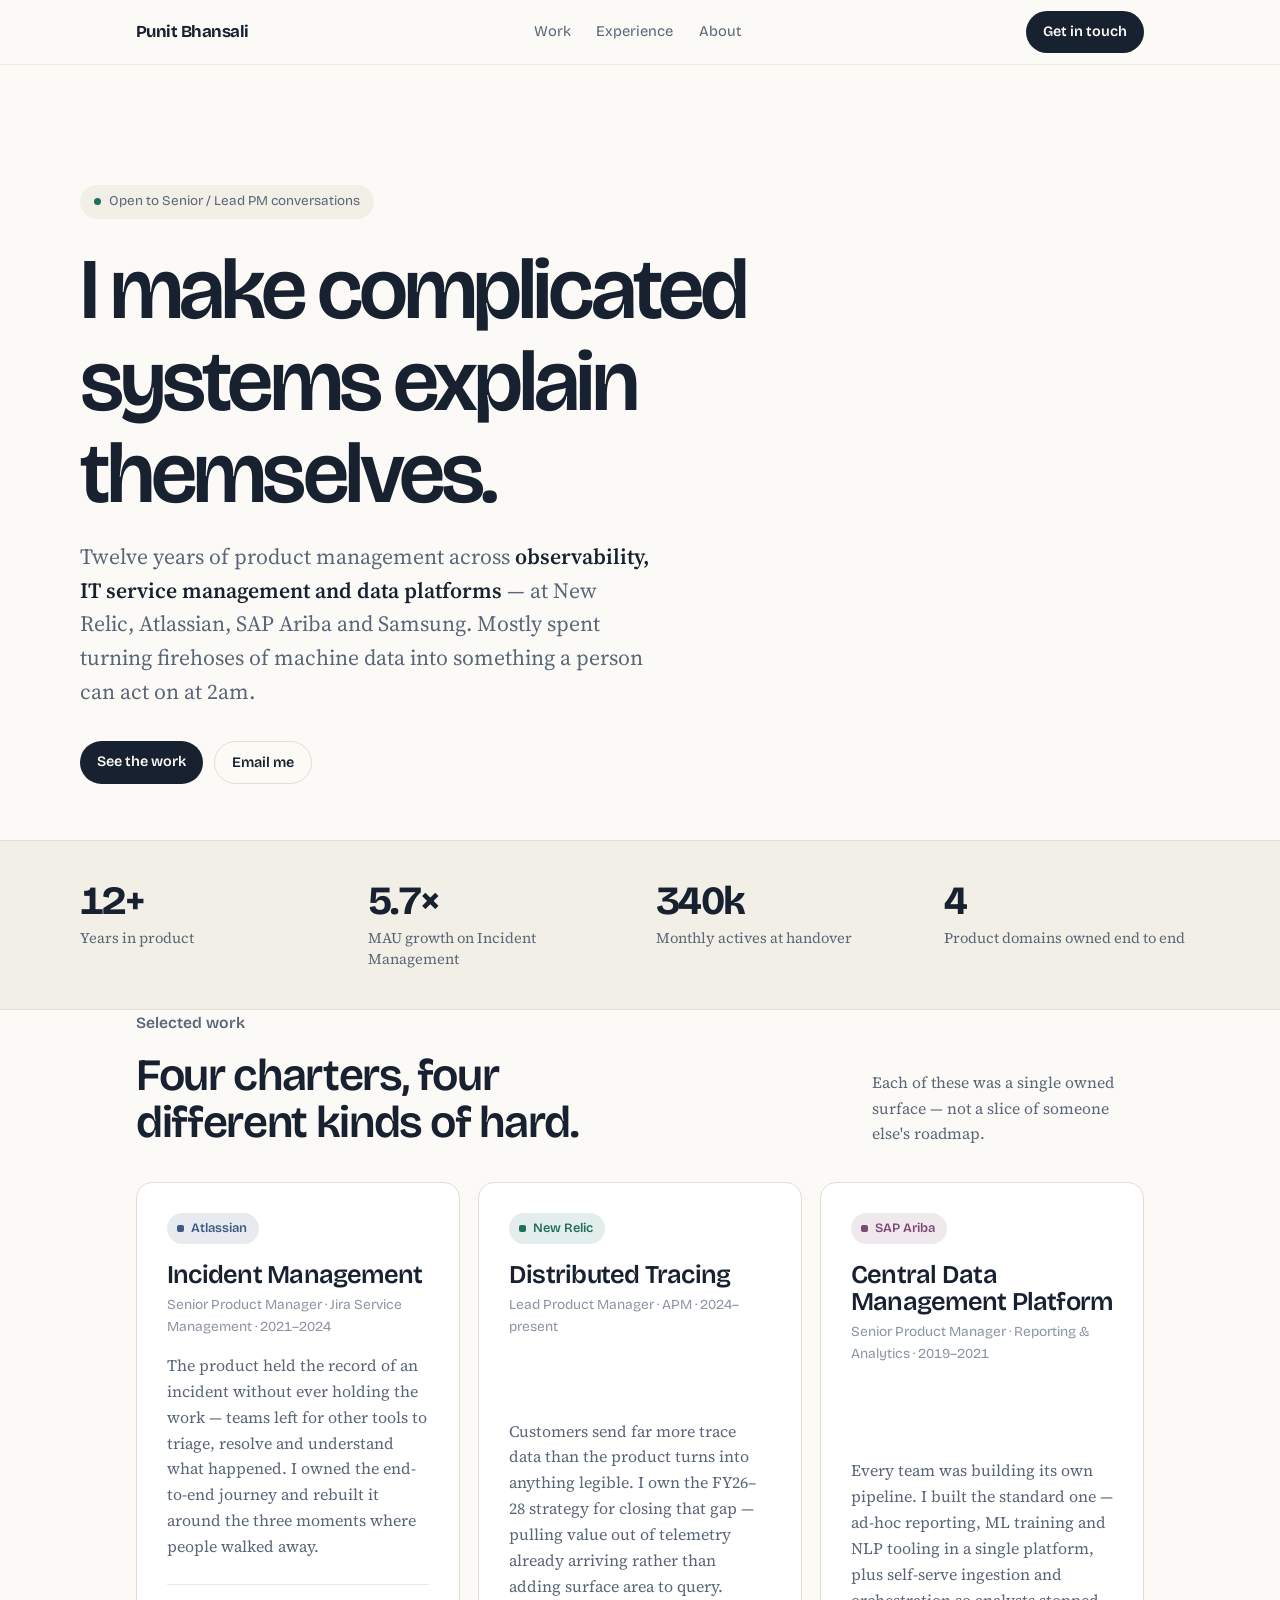
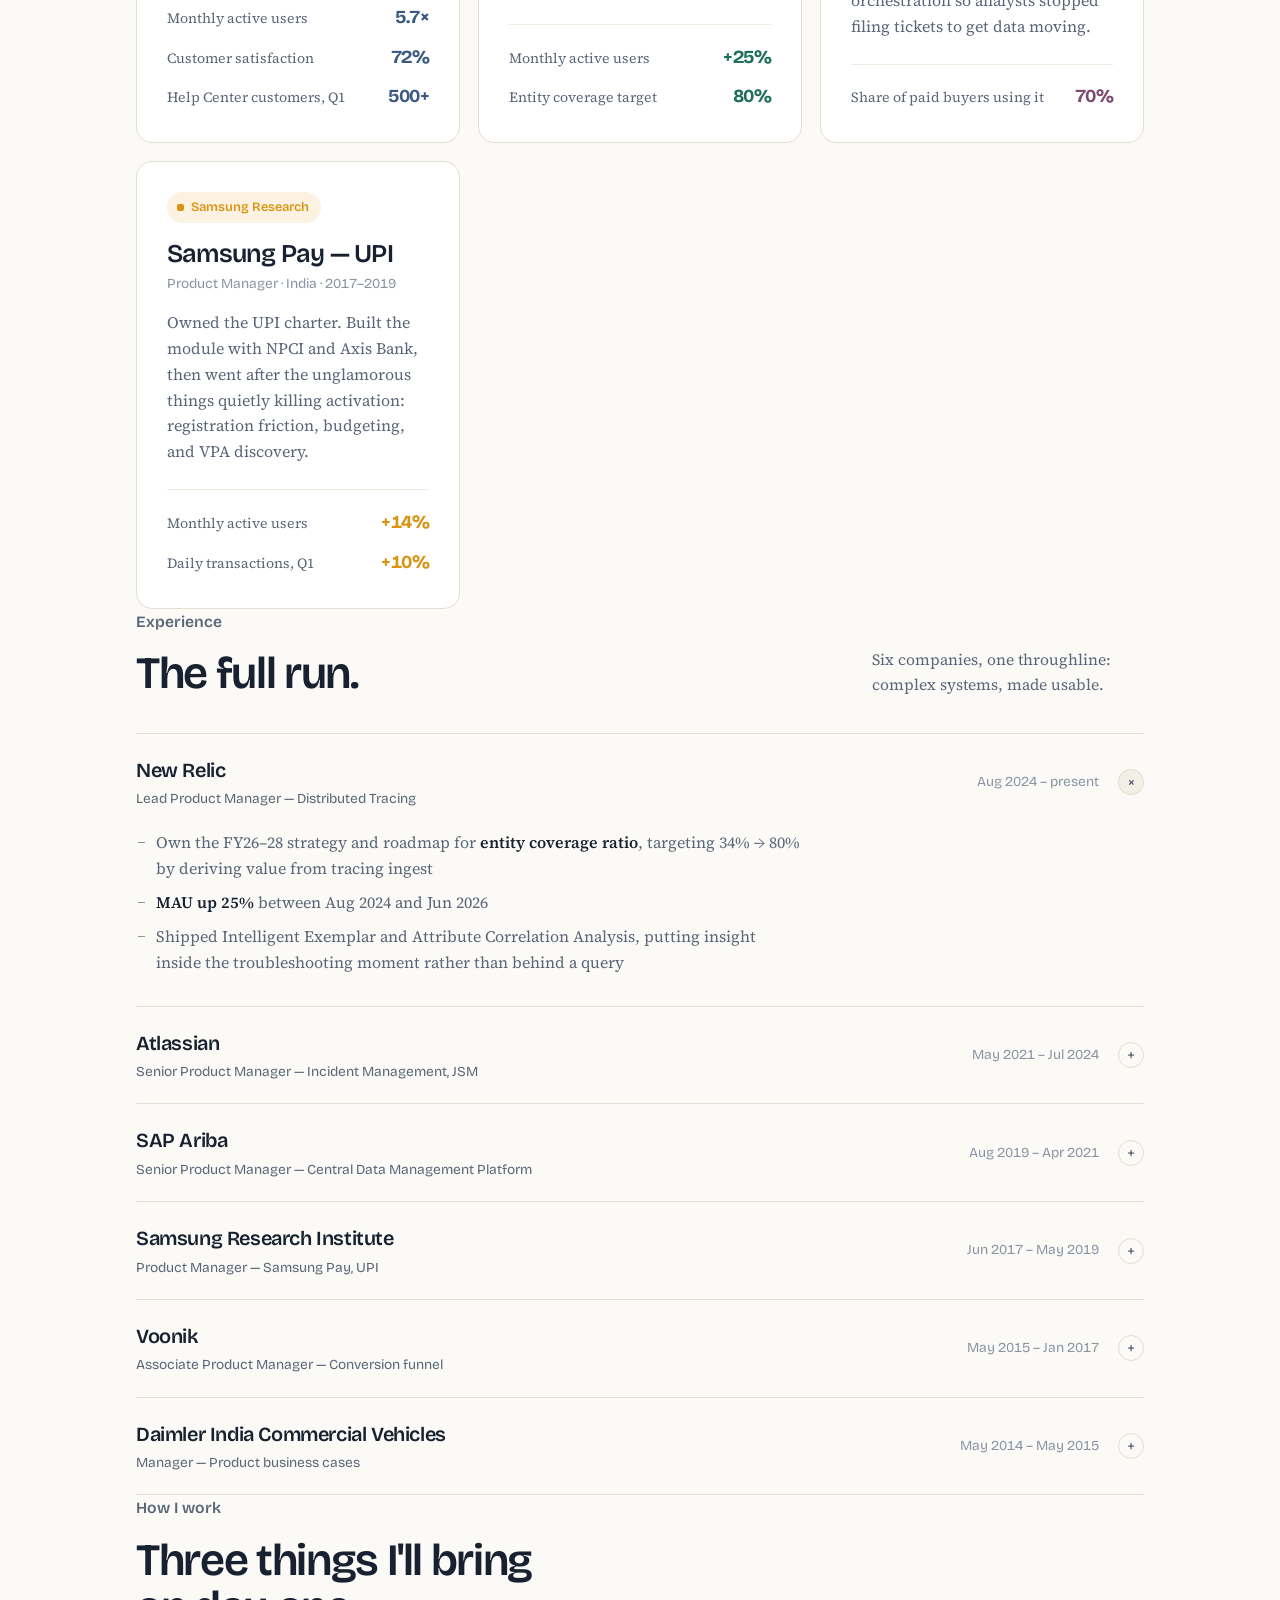
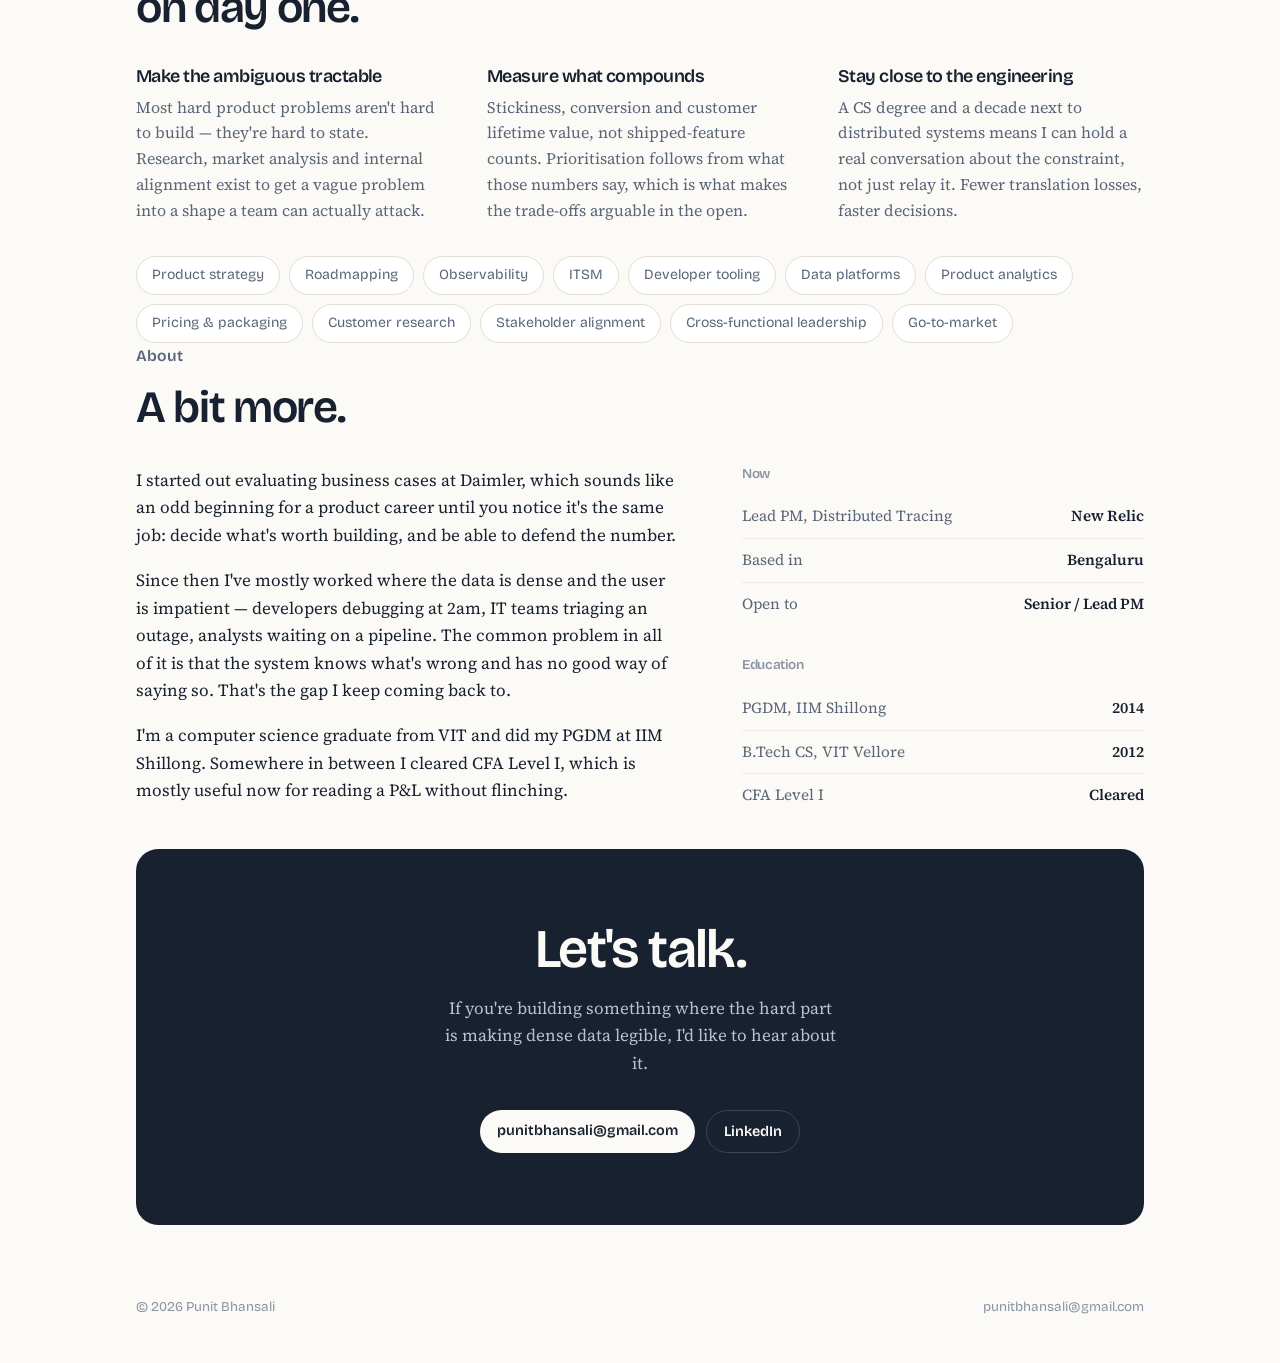
==== index.html @ 7118cdf5 "Add existing portfolio website" ====
<!DOCTYPE html>
<html lang="en">
<head>
<meta charset="utf-8">
<meta name="viewport" content="width=device-width, initial-scale=1">
<title>Punit Bhansali — Product Leader</title>
<meta name="description" content="Product leader with 12+ years across observability, ITSM and data analytics. Distributed Tracing at New Relic, Incident Management at Atlassian.">
<meta property="og:title" content="Punit Bhansali — Product Leader">
<meta property="og:description" content="I build products that make complicated systems explain themselves.">
<meta property="og:url" content="https://punitbhansali.in">
<meta property="og:type" content="website">
<link rel="preconnect" href="https://fonts.googleapis.com">
<link rel="preconnect" href="https://fonts.gstatic.com" crossorigin>
<link href="https://fonts.googleapis.com/css2?family=Bricolage+Grotesque:opsz,wdth,wght@12..96,75..100,400;12..96,75..100,600;12..96,75..100,700&family=Source+Serif+4:opsz,wght@8..60,400;8..60,600&display=swap" rel="stylesheet">
<style>
:root{
  --paper:#fbfaf6;
  --paper2:#f2efe6;
  --card:#ffffff;
  --ink:#182130;
  --ink-soft:#5a6678;
  --ink-faint:#8b94a3;
  --line:#e3ded1;
  --line-soft:#eeeae0;

  --pine:#1e6f5c;
  --marigold:#d99413;
  --plum:#7c4a72;
  --slate:#3d5a80;
  --clay:#a8563c;

  --accent:var(--pine);

  --disp:"Bricolage Grotesque",-apple-system,BlinkMacSystemFont,"Segoe UI",sans-serif;
  --serif:"Source Serif 4",Georgia,serif;
  --maxw:1120px;
  --gut:clamp(20px,5vw,56px);
}

*{box-sizing:border-box}
html{-webkit-text-size-adjust:100%;scroll-behavior:smooth;scroll-padding-top:78px}
body{
  margin:0;background:var(--paper);color:var(--ink);
  font-family:var(--serif);font-size:17px;line-height:1.62;
  font-variant-numeric:tabular-nums;-webkit-font-smoothing:antialiased;
}
h1,h2,h3,h4,.disp{font-family:var(--disp);font-weight:600;letter-spacing:-0.03em;line-height:1.06;margin:0}
p{margin:0}
a{color:inherit}
button{font:inherit;color:inherit;background:none;border:0;cursor:pointer}
:focus-visible{outline:2px solid var(--pine);outline-offset:3px;border-radius:4px}
.wrap{max-width:var(--maxw);margin:0 auto;padding:0 var(--gut)}
section{padding:clamp(58px,8vw,104px) 0}
.kicker{font-family:var(--disp);font-size:.82rem;font-weight:600;color:var(--ink-faint);margin-bottom:1rem}

/* ---------- nav ---------- */
nav{
  position:sticky;top:0;z-index:50;
  background:color-mix(in srgb,var(--paper) 88%,transparent);
  backdrop-filter:blur(12px);border-bottom:1px solid var(--line-soft);
}
.nav-in{display:flex;align-items:center;justify-content:space-between;gap:1rem;height:64px}
.nav-name{font-family:var(--disp);font-weight:700;font-size:1.05rem;text-decoration:none;letter-spacing:-0.03em}
.nav-links{display:flex;gap:1.6rem;font-family:var(--disp);font-size:.92rem}
.nav-links a{text-decoration:none;color:var(--ink-soft)}
.nav-links a:hover{color:var(--ink)}
@media(max-width:640px){.nav-links{display:none}}
.btn{
  font-family:var(--disp);font-size:.9rem;font-weight:600;
  background:var(--ink);color:var(--paper);padding:9px 17px;border-radius:100px;
  text-decoration:none;display:inline-block;transition:background .16s ease;
}
.btn:hover{background:var(--pine)}
.btn-ghost{background:none;color:var(--ink);border:1px solid var(--line);}
.btn-ghost:hover{background:var(--paper2);color:var(--ink)}

/* ---------- hero ---------- */
.hero{padding:clamp(56px,10vw,120px) 0 clamp(34px,5vw,56px)}
.avail{
  display:inline-flex;align-items:center;gap:8px;font-family:var(--disp);
  font-size:.84rem;color:var(--ink-soft);background:var(--paper2);
  padding:6px 14px;border-radius:100px;margin-bottom:1.6rem;
}
.dot{width:7px;height:7px;border-radius:50%;background:var(--pine)}
.hero h1{font-size:clamp(2.8rem,8.5vw,5.4rem);letter-spacing:-0.045em;margin-bottom:1.3rem;max-width:16ch}
.hero .sub{font-size:clamp(1.1rem,2.3vw,1.36rem);line-height:1.55;max-width:52ch;color:var(--ink-soft);margin-bottom:2rem}
.hero .sub b{color:var(--ink);font-weight:600}
.hero-cta{display:flex;flex-wrap:wrap;gap:.7rem}

/* ---------- stat band ---------- */
.band{border-top:1px solid var(--line);border-bottom:1px solid var(--line);background:var(--paper2)}
.band-in{display:grid;grid-template-columns:repeat(auto-fit,minmax(148px,1fr));gap:clamp(20px,3vw,32px);padding:clamp(28px,4vw,40px) 0}
.stat .v{font-family:var(--disp);font-weight:700;font-size:clamp(1.8rem,4.2vw,2.5rem);letter-spacing:-0.04em;display:block;line-height:1}
.stat .k{display:block;margin-top:.45rem;font-size:.92rem;color:var(--ink-soft);line-height:1.4}

/* ---------- work cards ---------- */
.sec-head{display:flex;flex-wrap:wrap;align-items:end;justify-content:space-between;gap:.8rem 2rem;margin-bottom:2.2rem}
.sec-head h2{font-size:clamp(1.9rem,4.5vw,2.8rem);max-width:16ch}
.sec-head p{color:var(--ink-soft);font-size:.98rem;max-width:34ch}

.grid{display:grid;gap:18px;grid-template-columns:repeat(auto-fit,minmax(300px,1fr))}
.proj{
  background:var(--card);border:1px solid var(--line);border-radius:16px;
  padding:clamp(22px,3vw,30px);display:flex;flex-direction:column;
  transition:transform .18s ease,box-shadow .18s ease;
}
.proj:hover{transform:translateY(-3px);box-shadow:0 12px 30px -18px rgba(24,33,48,.4)}
.chip{
  display:inline-flex;align-items:center;gap:7px;align-self:flex-start;
  font-family:var(--disp);font-size:.8rem;font-weight:600;
  padding:5px 12px 5px 8px;border-radius:100px;margin-bottom:1.1rem;
  background:color-mix(in srgb,var(--ac) 12%,transparent);color:var(--ac);
}
.chip i{width:7px;height:7px;border-radius:2px;background:var(--ac);display:block;margin-left:2px}
.proj h3{font-size:clamp(1.3rem,2.6vw,1.6rem);margin-bottom:.35rem}
.proj .role{font-family:var(--disp);font-size:.86rem;color:var(--ink-faint);margin-bottom:.9rem}
.proj p{color:var(--ink-soft);font-size:1rem;margin-bottom:1.5rem;flex:1}
.res{display:grid;gap:10px;border-top:1px solid var(--line-soft);padding-top:1.1rem}
.res-row{display:flex;align-items:baseline;justify-content:space-between;gap:1rem}
.res-row .lbl{font-size:.88rem;color:var(--ink-soft)}
.res-row .num{font-family:var(--disp);font-weight:700;font-size:1.15rem;letter-spacing:-0.03em;color:var(--ac);white-space:nowrap}

/* ---------- experience accordion ---------- */
.exp{border-top:1px solid var(--line)}
.exp-item{border-bottom:1px solid var(--line)}
.exp-btn{width:100%;display:flex;align-items:center;gap:1.2rem;padding:20px 0;text-align:left}
.exp-btn .co{font-family:var(--disp);font-weight:600;font-size:clamp(1.05rem,2.2vw,1.25rem);flex:1;letter-spacing:-0.02em}
.exp-btn .co small{display:block;font-weight:400;font-size:.86rem;color:var(--ink-soft);margin-top:2px;letter-spacing:0}
.exp-btn .yr{font-family:var(--disp);font-size:.86rem;color:var(--ink-faint);white-space:nowrap}
.exp-btn .pm{
  width:26px;height:26px;border-radius:50%;border:1px solid var(--line);
  display:flex;align-items:center;justify-content:center;flex-shrink:0;
  font-family:var(--disp);font-size:1rem;color:var(--ink-soft);transition:transform .22s ease,background .16s ease;
}
.exp-item.open .pm{transform:rotate(45deg);background:var(--paper2)}
@media(max-width:560px){.exp-btn .yr{display:none}}
.exp-body{max-height:0;overflow:hidden;transition:max-height .3s cubic-bezier(.4,0,.2,1)}
.exp-item.open .exp-body{max-height:460px}
.exp-body ul{margin:0;padding:0 0 22px 0;list-style:none;max-width:74ch}
.exp-body li{position:relative;padding-left:20px;margin-bottom:.5rem;color:var(--ink-soft);font-size:1rem}
.exp-body li::before{content:"";position:absolute;left:2px;top:.72em;width:7px;height:1.5px;background:var(--ink-faint)}
.exp-body li b{color:var(--ink);font-weight:600}

/* ---------- capabilities ---------- */
.pills{display:flex;flex-wrap:wrap;gap:9px;margin-top:2rem}
.pill{
  font-family:var(--disp);font-size:.88rem;padding:7px 15px;border-radius:100px;
  border:1px solid var(--line);color:var(--ink-soft);background:var(--card);
}
.three{display:grid;gap:2.2rem}
@media(min-width:800px){.three{grid-template-columns:repeat(3,1fr);gap:2.8rem}}
.three h3{font-size:1.12rem;margin-bottom:.55rem}
.three p{color:var(--ink-soft);font-size:1rem;max-width:40ch}

/* ---------- about ---------- */
.about{display:grid;gap:2.6rem}
@media(min-width:860px){.about{grid-template-columns:1.35fr 1fr;gap:4rem}}
.about p{margin-bottom:1.1rem;max-width:60ch}
.side h4{font-family:var(--disp);font-size:.84rem;font-weight:600;color:var(--ink-faint);margin-bottom:.9rem}
.side ul{list-style:none;margin:0 0 2rem;padding:0}
.side li{padding:9px 0;border-bottom:1px solid var(--line-soft);font-size:.96rem;color:var(--ink-soft);display:flex;justify-content:space-between;gap:1rem}
.side li b{color:var(--ink);font-weight:600}
.side li:last-child{border-bottom:0}

/* ---------- contact ---------- */
.contact{background:var(--ink);color:var(--paper);border-radius:22px;padding:clamp(34px,6vw,72px);text-align:center;margin-bottom:clamp(40px,6vw,72px)}
.contact h2{font-size:clamp(2rem,5.5vw,3.4rem);margin-bottom:1rem;color:var(--paper)}
.contact p{color:#b9c2cf;max-width:44ch;margin:0 auto 2rem}
.contact .btn{background:var(--paper);color:var(--ink)}
.contact .btn:hover{background:var(--marigold);color:var(--ink)}
.contact-row{display:flex;flex-wrap:wrap;gap:.7rem;justify-content:center}
.contact .btn-line{background:none;color:var(--paper);border:1px solid #3b4658}
.contact .btn-line:hover{background:#243044;color:var(--paper)}
footer .foot{display:flex;flex-wrap:wrap;justify-content:space-between;gap:.6rem 2rem;font-family:var(--disp);font-size:.84rem;color:var(--ink-faint);padding-bottom:44px}
footer .foot a{text-decoration:none}
footer .foot a:hover{color:var(--ink)}

@media(prefers-reduced-motion:reduce){
  *{transition:none!important;animation:none!important}
  html{scroll-behavior:auto}
  .proj:hover{transform:none}
}
</style>
</head>
<body>

<nav>
  <div class="wrap nav-in">
    <a class="nav-name" href="#top">Punit Bhansali</a>
    <div class="nav-links">
      <a href="#work">Work</a>
      <a href="#experience">Experience</a>
      <a href="#about">About</a>
    </div>
    <a class="btn" href="mailto:punitbhansali@gmail.com">Get in touch</a>
  </div>
</nav>

<header class="wrap hero" id="top">
  <span class="avail"><i class="dot"></i>Open to Senior / Lead PM conversations</span>
  <h1>I make complicated systems explain themselves.</h1>
  <p class="sub">Twelve years of product management across <b>observability, IT service management and data platforms</b> — at New Relic, Atlassian, SAP Ariba and Samsung. Mostly spent turning firehoses of machine data into something a person can act on at 2am.</p>
  <div class="hero-cta">
    <a class="btn" href="#work">See the work</a>
    <a class="btn btn-ghost" href="mailto:punitbhansali@gmail.com">Email me</a>
  </div>
</header>

<div class="band">
  <div class="wrap band-in">
    <div class="stat"><span class="v" data-count="12" data-suffix="+">12+</span><span class="k">Years in product</span></div>
    <div class="stat"><span class="v" data-count="5.7" data-dec="1" data-suffix="&times;">5.7&times;</span><span class="k">MAU growth on Incident Management</span></div>
    <div class="stat"><span class="v" data-count="340" data-suffix="k">340k</span><span class="k">Monthly actives at handover</span></div>
    <div class="stat"><span class="v" data-count="4" data-suffix="">4</span><span class="k">Product domains owned end to end</span></div>
  </div>
</div>

<section class="wrap" id="work">
  <div class="sec-head">
    <div>
      <p class="kicker">Selected work</p>
      <h2>Four charters, four different kinds of hard.</h2>
    </div>
    <p>Each of these was a single owned surface — not a slice of someone else's roadmap.</p>
  </div>

  <div class="grid">

    <article class="proj" style="--ac:var(--slate)">
      <span class="chip"><i></i>Atlassian</span>
      <h3>Incident Management</h3>
      <p class="role">Senior Product Manager · Jira Service Management · 2021–2024</p>
      <p>The product held the record of an incident without ever holding the work — teams left for other tools to triage, resolve and understand what happened. I owned the end-to-end journey and rebuilt it around the three moments where people walked away.</p>
      <div class="res">
        <div class="res-row"><span class="lbl">Monthly active users</span><span class="num" data-count="5.7" data-dec="1" data-prefix="" data-suffix="&times;">5.7&times;</span></div>
        <div class="res-row"><span class="lbl">Customer satisfaction</span><span class="num" data-count="72" data-suffix="%">72%</span></div>
        <div class="res-row"><span class="lbl">Help Center customers, Q1</span><span class="num" data-count="500" data-suffix="+">500+</span></div>
      </div>
    </article>

    <article class="proj" style="--ac:var(--pine)">
      <span class="chip"><i></i>New Relic</span>
      <h3>Distributed Tracing</h3>
      <p class="role">Lead Product Manager · APM · 2024–present</p>
      <p>Customers send far more trace data than the product turns into anything legible. I own the FY26–28 strategy for closing that gap — pulling value out of telemetry already arriving rather than adding surface area to query.</p>
      <div class="res">
        <div class="res-row"><span class="lbl">Monthly active users</span><span class="num" data-count="25" data-prefix="+" data-suffix="%">+25%</span></div>
        <div class="res-row"><span class="lbl">Entity coverage target</span><span class="num" data-count="80" data-suffix="%">80%</span></div>
      </div>
    </article>

    <article class="proj" style="--ac:var(--plum)">
      <span class="chip"><i></i>SAP Ariba</span>
      <h3>Central Data Management Platform</h3>
      <p class="role">Senior Product Manager · Reporting &amp; Analytics · 2019–2021</p>
      <p>Every team was building its own pipeline. I built the standard one — ad-hoc reporting, ML training and NLP tooling in a single platform, plus self-serve ingestion and orchestration so analysts stopped filing tickets to get data moving.</p>
      <div class="res">
        <div class="res-row"><span class="lbl">Share of paid buyers using it</span><span class="num" data-count="70" data-suffix="%">70%</span></div>
      </div>
    </article>

    <article class="proj" style="--ac:var(--marigold)">
      <span class="chip"><i></i>Samsung Research</span>
      <h3>Samsung Pay — UPI</h3>
      <p class="role">Product Manager · India · 2017–2019</p>
      <p>Owned the UPI charter. Built the module with NPCI and Axis Bank, then went after the unglamorous things quietly killing activation: registration friction, budgeting, and VPA discovery.</p>
      <div class="res">
        <div class="res-row"><span class="lbl">Monthly active users</span><span class="num" data-count="14" data-prefix="+" data-suffix="%">+14%</span></div>
        <div class="res-row"><span class="lbl">Daily transactions, Q1</span><span class="num" data-count="10" data-prefix="+" data-suffix="%">+10%</span></div>
      </div>
    </article>

  </div>
</section>

<section class="wrap" id="experience">
  <div class="sec-head">
    <div>
      <p class="kicker">Experience</p>
      <h2>The full run.</h2>
    </div>
    <p>Six companies, one throughline: complex systems, made usable.</p>
  </div>

  <div class="exp" id="exp">

    <div class="exp-item">
      <button class="exp-btn" aria-expanded="false">
        <span class="co">New Relic<small>Lead Product Manager — Distributed Tracing</small></span>
        <span class="yr">Aug 2024 – present</span>
        <span class="pm" aria-hidden="true">+</span>
      </button>
      <div class="exp-body"><ul>
        <li>Own the FY26–28 strategy and roadmap for <b>entity coverage ratio</b>, targeting 34% → 80% by deriving value from tracing ingest</li>
        <li><b>MAU up 25%</b> between Aug 2024 and Jun 2026</li>
        <li>Shipped Intelligent Exemplar and Attribute Correlation Analysis, putting insight inside the troubleshooting moment rather than behind a query</li>
      </ul></div>
    </div>

    <div class="exp-item">
      <button class="exp-btn" aria-expanded="false">
        <span class="co">Atlassian<small>Senior Product Manager — Incident Management, JSM</small></span>
        <span class="yr">May 2021 – Jul 2024</span>
        <span class="pm" aria-hidden="true">+</span>
      </button>
      <div class="exp-body"><ul>
        <li>Grew MAU from 60k to 340k — a <b>5.7× increase</b> — by building the end-to-end incident journey</li>
        <li>Lifted <b>CSAT from 43% to 72%</b> through automated incident resolution, triaging and root cause analysis</li>
        <li>Launched the revamped Help Center in the Premium pricing tier, with <b>500+ customers adopting</b> in the first quarter</li>
      </ul></div>
    </div>

    <div class="exp-item">
      <button class="exp-btn" aria-expanded="false">
        <span class="co">SAP Ariba<small>Senior Product Manager — Central Data Management Platform</small></span>
        <span class="yr">Aug 2019 – Apr 2021</span>
        <span class="pm" aria-hidden="true">+</span>
      </button>
      <div class="exp-body"><ul>
        <li>Built a standardised analytics and reporting platform used by <b>70% of paid buyers</b>, with ad-hoc reporting, ML training and NLP tooling built in</li>
        <li>Built self-serve tooling for analysts and data scientists to automate ingestion, processing and orchestration</li>
      </ul></div>
    </div>

    <div class="exp-item">
      <button class="exp-btn" aria-expanded="false">
        <span class="co">Samsung Research Institute<small>Product Manager — Samsung Pay, UPI</small></span>
        <span class="yr">Jun 2017 – May 2019</span>
        <span class="pm" aria-hidden="true">+</span>
      </button>
      <div class="exp-body"><ul>
        <li><b>MAU up 14%</b> by fixing registration, budgeting and VPA discovery to lift engagement</li>
        <li>Built the UPI module in partnership with NPCI and Axis Bank, <b>growing daily transactions 10%</b> in the first quarter</li>
      </ul></div>
    </div>

    <div class="exp-item">
      <button class="exp-btn" aria-expanded="false">
        <span class="co">Voonik<small>Associate Product Manager — Conversion funnel</small></span>
        <span class="yr">May 2015 – Jan 2017</span>
        <span class="pm" aria-hidden="true">+</span>
      </button>
      <div class="exp-body"><ul>
        <li>Desktop unique-user conversion <b>0.6% → 3.2%</b>; mobile web <b>0.15% → 0.8%</b></li>
        <li>Streamlined the end-to-end purchase flow by finding and removing friction across the funnel</li>
      </ul></div>
    </div>

    <div class="exp-item">
      <button class="exp-btn" aria-expanded="false">
        <span class="co">Daimler India Commercial Vehicles<small>Manager — Product business cases</small></span>
        <span class="yr">May 2014 – May 2015</span>
        <span class="pm" aria-hidden="true">+</span>
      </button>
      <div class="exp-body"><ul>
        <li>Evaluated business cases for new product projects on Return on Sales and Net Value Added, supporting top management on approval decisions</li>
      </ul></div>
    </div>

  </div>
</section>

<section class="wrap">
  <div class="sec-head">
    <div>
      <p class="kicker">How I work</p>
      <h2>Three things I'll bring on day one.</h2>
    </div>
  </div>
  <div class="three">
    <div>
      <h3>Make the ambiguous tractable</h3>
      <p>Most hard product problems aren't hard to build — they're hard to state. Research, market analysis and internal alignment exist to get a vague problem into a shape a team can actually attack.</p>
    </div>
    <div>
      <h3>Measure what compounds</h3>
      <p>Stickiness, conversion and customer lifetime value, not shipped-feature counts. Prioritisation follows from what those numbers say, which is what makes the trade-offs arguable in the open.</p>
    </div>
    <div>
      <h3>Stay close to the engineering</h3>
      <p>A CS degree and a decade next to distributed systems means I can hold a real conversation about the constraint, not just relay it. Fewer translation losses, faster decisions.</p>
    </div>
  </div>
  <div class="pills">
    <span class="pill">Product strategy</span>
    <span class="pill">Roadmapping</span>
    <span class="pill">Observability</span>
    <span class="pill">ITSM</span>
    <span class="pill">Developer tooling</span>
    <span class="pill">Data platforms</span>
    <span class="pill">Product analytics</span>
    <span class="pill">Pricing &amp; packaging</span>
    <span class="pill">Customer research</span>
    <span class="pill">Stakeholder alignment</span>
    <span class="pill">Cross-functional leadership</span>
    <span class="pill">Go-to-market</span>
  </div>
</section>

<section class="wrap" id="about">
  <div class="sec-head">
    <div>
      <p class="kicker">About</p>
      <h2>A bit more.</h2>
    </div>
  </div>
  <div class="about">
    <div>
      <p>I started out evaluating business cases at Daimler, which sounds like an odd beginning for a product career until you notice it's the same job: decide what's worth building, and be able to defend the number.</p>
      <p>Since then I've mostly worked where the data is dense and the user is impatient — developers debugging at 2am, IT teams triaging an outage, analysts waiting on a pipeline. The common problem in all of it is that the system knows what's wrong and has no good way of saying so. That's the gap I keep coming back to.</p>
      <p>I'm a computer science graduate from VIT and did my PGDM at IIM Shillong. Somewhere in between I cleared CFA Level I, which is mostly useful now for reading a P&amp;L without flinching.</p>
    </div>
    <div class="side">
      <h4>Now</h4>
      <ul>
        <li><span>Lead PM, Distributed Tracing</span><b>New Relic</b></li>
        <li><span>Based in</span><b>Bengaluru</b></li>
        <li><span>Open to</span><b>Senior / Lead PM</b></li>
      </ul>
      <h4>Education</h4>
      <ul>
        <li><span>PGDM, IIM Shillong</span><b>2014</b></li>
        <li><span>B.Tech CS, VIT Vellore</span><b>2012</b></li>
        <li><span>CFA Level I</span><b>Cleared</b></li>
      </ul>
    </div>
  </div>
</section>

<footer class="wrap">
  <div class="contact">
    <h2>Let's talk.</h2>
    <p>If you're building something where the hard part is making dense data legible, I'd like to hear about it.</p>
    <div class="contact-row">
      <a class="btn" href="mailto:punitbhansali@gmail.com">punitbhansali@gmail.com</a>
      <a class="btn btn-line" href="#" data-linkedin>LinkedIn</a>
    </div>
  </div>
  <div class="foot">
    <span>© 2026 Punit Bhansali</span>
    <a href="mailto:punitbhansali@gmail.com">punitbhansali@gmail.com</a>
  </div>
</footer>

<script>
// accordion
document.querySelectorAll('.exp-item').forEach(function(item){
  var btn = item.querySelector('.exp-btn');
  btn.addEventListener('click', function(){
    var open = item.classList.contains('open');
    document.querySelectorAll('.exp-item').forEach(function(o){
      o.classList.remove('open');
      o.querySelector('.exp-btn').setAttribute('aria-expanded','false');
    });
    if(!open){ item.classList.add('open'); btn.setAttribute('aria-expanded','true'); }
  });
});
document.querySelector('.exp-item').classList.add('open');
document.querySelector('.exp-btn').setAttribute('aria-expanded','true');

// count-up on scroll
(function(){
  var reduce = window.matchMedia('(prefers-reduced-motion: reduce)').matches;
  var targets = document.querySelectorAll('[data-count]');
  if(reduce || !('IntersectionObserver' in window)) return;

  var io = new IntersectionObserver(function(entries){
    entries.forEach(function(e){
      if(!e.isIntersecting) return;
      io.unobserve(e.target);
      var el = e.target;
      var end = parseFloat(el.dataset.count);
      var dec = parseInt(el.dataset.dec || 0, 10);
      var pre = el.dataset.prefix || '';
      var suf = el.dataset.suffix || '';
      var t0 = performance.now(), dur = 1100;
      function step(now){
        var p = Math.min((now - t0) / dur, 1);
        var v = end * (1 - Math.pow(1 - p, 3));
        el.innerHTML = pre + v.toFixed(dec) + suf;
        if(p < 1) requestAnimationFrame(step);
      }
      el.innerHTML = pre + (0).toFixed(dec) + suf;
      requestAnimationFrame(step);
    });
  }, {threshold: 0.4});

  targets.forEach(function(t){ io.observe(t); });
})();
</script>

</body>
</html>
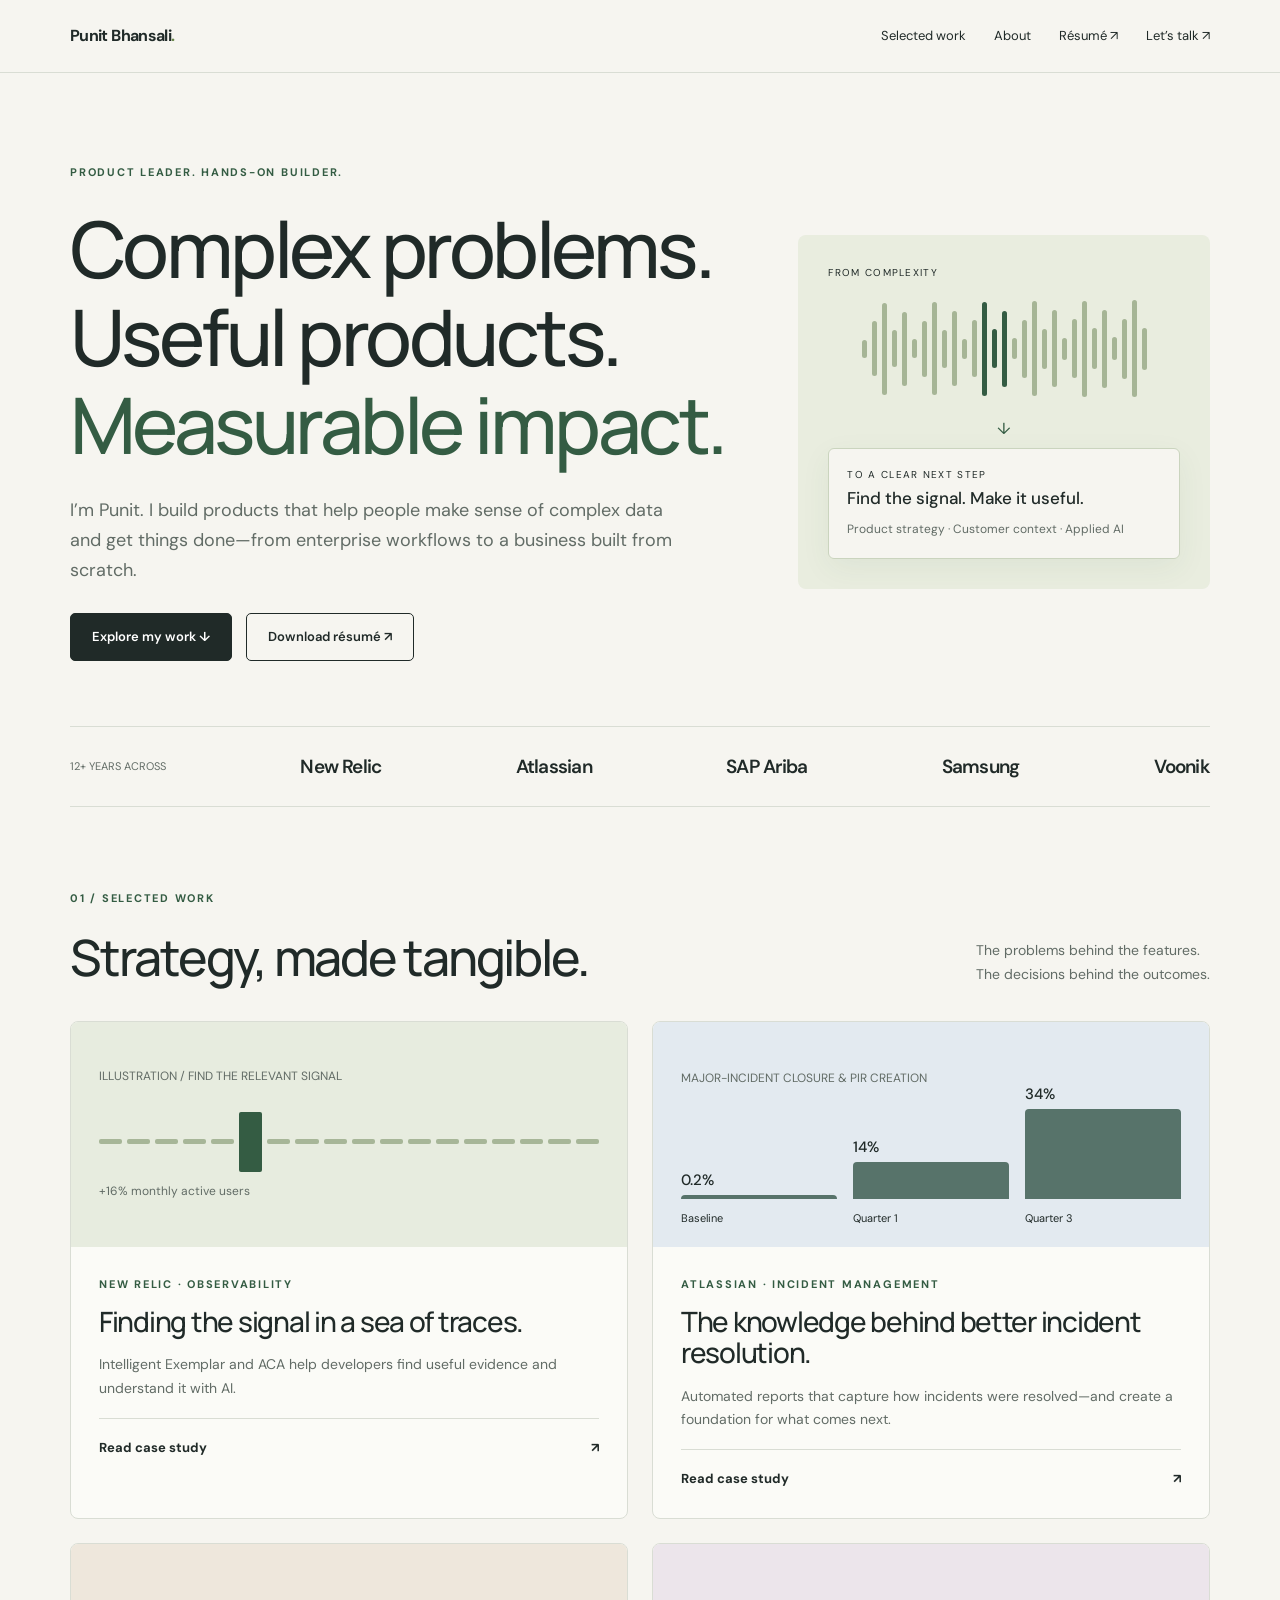
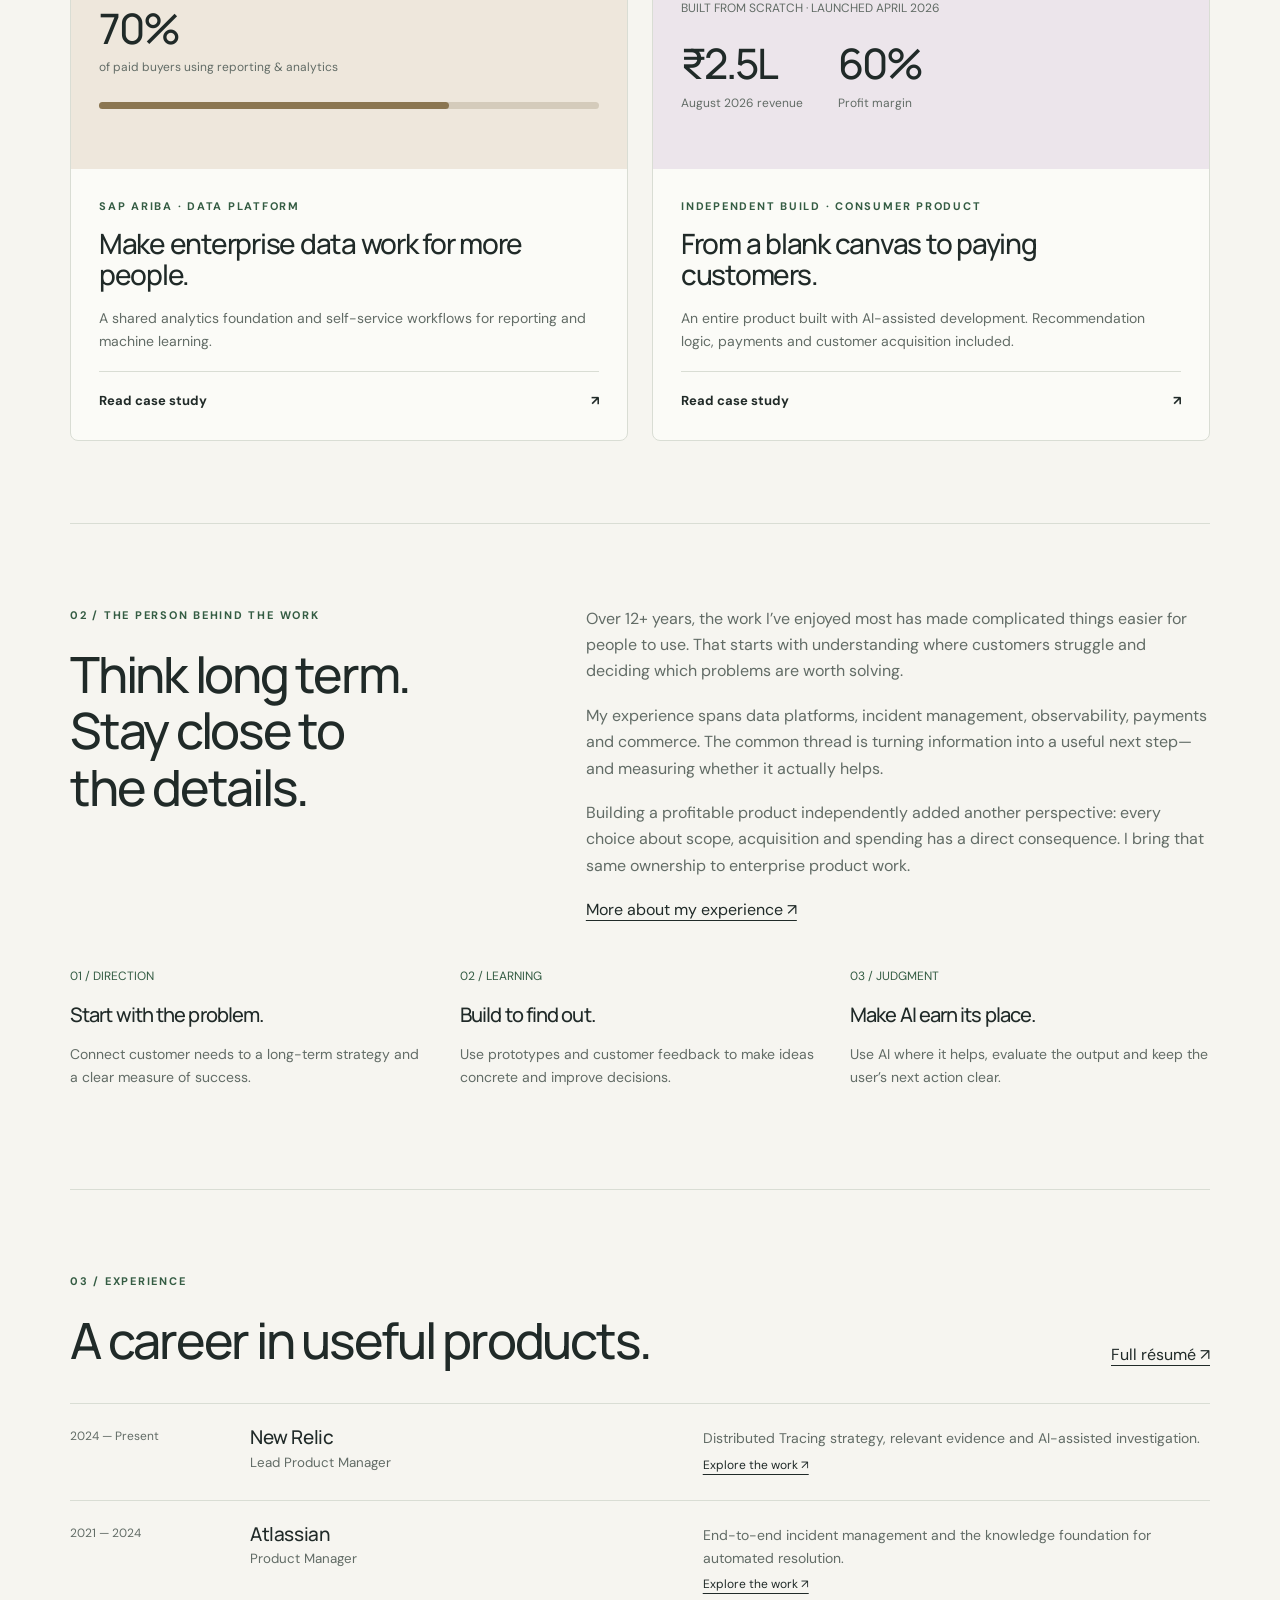
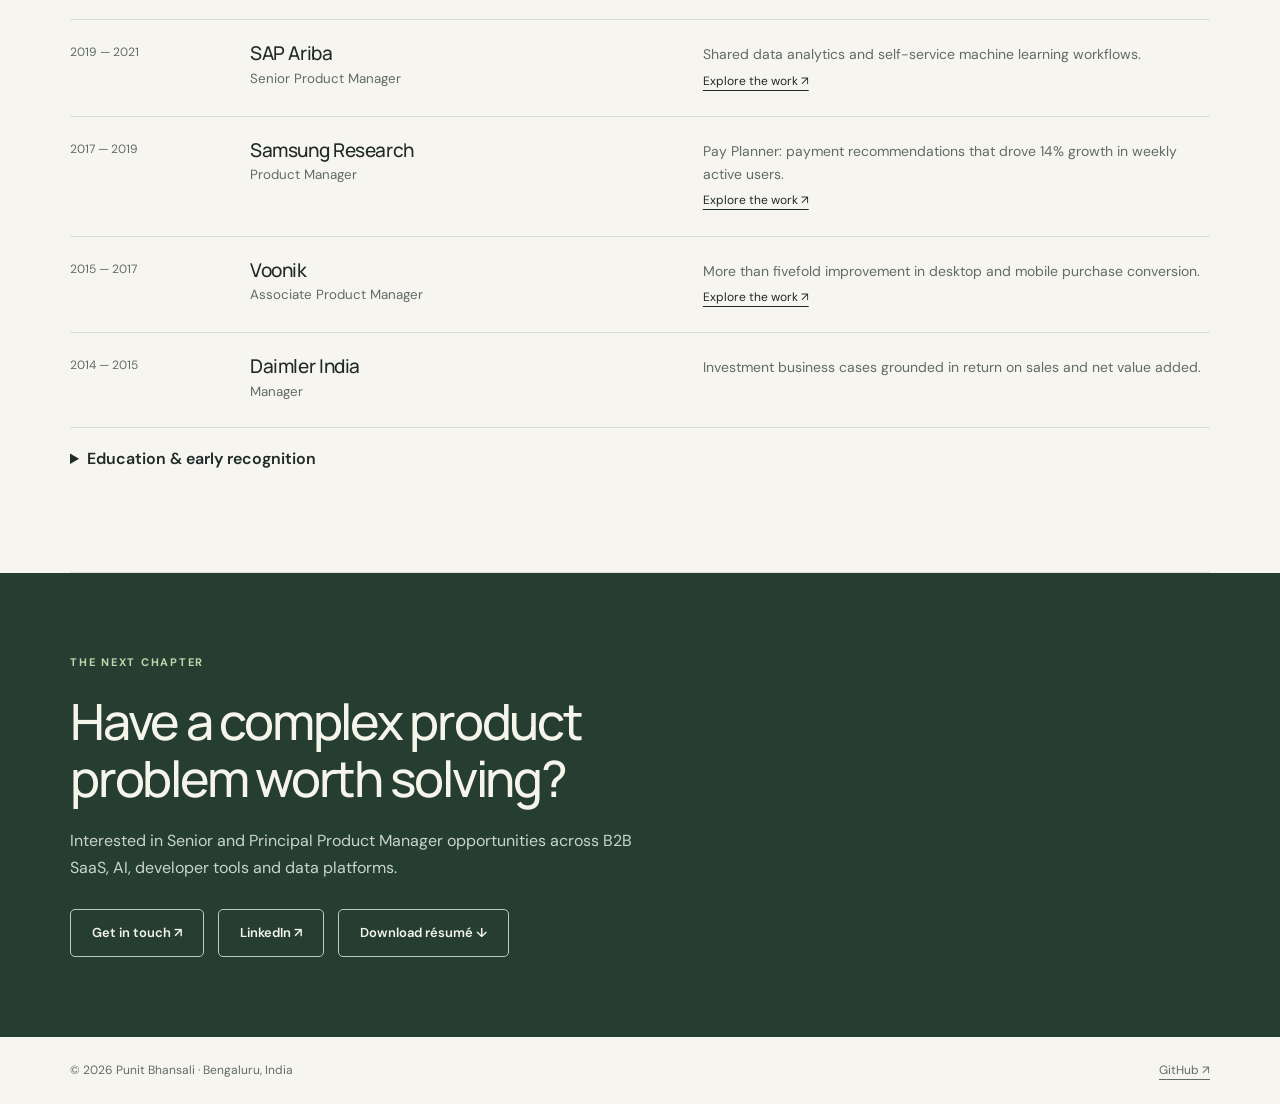
==== commit 130ae842: "Build strategy-led portfolio with six case studies and resume" ====
--- a/index.html
+++ b/index.html
@@ -1,493 +1 @@
-<!DOCTYPE html>
-<html lang="en">
-<head>
-<meta charset="utf-8">
-<meta name="viewport" content="width=device-width, initial-scale=1">
-<title>Punit Bhansali — Product Leader</title>
-<meta name="description" content="Product leader with 12+ years across observability, ITSM and data analytics. Distributed Tracing at New Relic, Incident Management at Atlassian.">
-<meta property="og:title" content="Punit Bhansali — Product Leader">
-<meta property="og:description" content="I build products that make complicated systems explain themselves.">
-<meta property="og:url" content="https://punitbhansali.in">
-<meta property="og:type" content="website">
-<link rel="preconnect" href="https://fonts.googleapis.com">
-<link rel="preconnect" href="https://fonts.gstatic.com" crossorigin>
-<link href="https://fonts.googleapis.com/css2?family=Bricolage+Grotesque:opsz,wdth,wght@12..96,75..100,400;12..96,75..100,600;12..96,75..100,700&family=Source+Serif+4:opsz,wght@8..60,400;8..60,600&display=swap" rel="stylesheet">
-<style>
-:root{
-  --paper:#fbfaf6;
-  --paper2:#f2efe6;
-  --card:#ffffff;
-  --ink:#182130;
-  --ink-soft:#5a6678;
-  --ink-faint:#8b94a3;
-  --line:#e3ded1;
-  --line-soft:#eeeae0;
-
-  --pine:#1e6f5c;
-  --marigold:#d99413;
-  --plum:#7c4a72;
-  --slate:#3d5a80;
-  --clay:#a8563c;
-
-  --accent:var(--pine);
-
-  --disp:"Bricolage Grotesque",-apple-system,BlinkMacSystemFont,"Segoe UI",sans-serif;
-  --serif:"Source Serif 4",Georgia,serif;
-  --maxw:1120px;
-  --gut:clamp(20px,5vw,56px);
-}
-
-*{box-sizing:border-box}
-html{-webkit-text-size-adjust:100%;scroll-behavior:smooth;scroll-padding-top:78px}
-body{
-  margin:0;background:var(--paper);color:var(--ink);
-  font-family:var(--serif);font-size:17px;line-height:1.62;
-  font-variant-numeric:tabular-nums;-webkit-font-smoothing:antialiased;
-}
-h1,h2,h3,h4,.disp{font-family:var(--disp);font-weight:600;letter-spacing:-0.03em;line-height:1.06;margin:0}
-p{margin:0}
-a{color:inherit}
-button{font:inherit;color:inherit;background:none;border:0;cursor:pointer}
-:focus-visible{outline:2px solid var(--pine);outline-offset:3px;border-radius:4px}
-.wrap{max-width:var(--maxw);margin:0 auto;padding:0 var(--gut)}
-section{padding:clamp(58px,8vw,104px) 0}
-.kicker{font-family:var(--disp);font-size:.82rem;font-weight:600;color:var(--ink-faint);margin-bottom:1rem}
-
-/* ---------- nav ---------- */
-nav{
-  position:sticky;top:0;z-index:50;
-  background:color-mix(in srgb,var(--paper) 88%,transparent);
-  backdrop-filter:blur(12px);border-bottom:1px solid var(--line-soft);
-}
-.nav-in{display:flex;align-items:center;justify-content:space-between;gap:1rem;height:64px}
-.nav-name{font-family:var(--disp);font-weight:700;font-size:1.05rem;text-decoration:none;letter-spacing:-0.03em}
-.nav-links{display:flex;gap:1.6rem;font-family:var(--disp);font-size:.92rem}
-.nav-links a{text-decoration:none;color:var(--ink-soft)}
-.nav-links a:hover{color:var(--ink)}
-@media(max-width:640px){.nav-links{display:none}}
-.btn{
-  font-family:var(--disp);font-size:.9rem;font-weight:600;
-  background:var(--ink);color:var(--paper);padding:9px 17px;border-radius:100px;
-  text-decoration:none;display:inline-block;transition:background .16s ease;
-}
-.btn:hover{background:var(--pine)}
-.btn-ghost{background:none;color:var(--ink);border:1px solid var(--line);}
-.btn-ghost:hover{background:var(--paper2);color:var(--ink)}
-
-/* ---------- hero ---------- */
-.hero{padding:clamp(56px,10vw,120px) 0 clamp(34px,5vw,56px)}
-.avail{
-  display:inline-flex;align-items:center;gap:8px;font-family:var(--disp);
-  font-size:.84rem;color:var(--ink-soft);background:var(--paper2);
-  padding:6px 14px;border-radius:100px;margin-bottom:1.6rem;
-}
-.dot{width:7px;height:7px;border-radius:50%;background:var(--pine)}
-.hero h1{font-size:clamp(2.8rem,8.5vw,5.4rem);letter-spacing:-0.045em;margin-bottom:1.3rem;max-width:16ch}
-.hero .sub{font-size:clamp(1.1rem,2.3vw,1.36rem);line-height:1.55;max-width:52ch;color:var(--ink-soft);margin-bottom:2rem}
-.hero .sub b{color:var(--ink);font-weight:600}
-.hero-cta{display:flex;flex-wrap:wrap;gap:.7rem}
-
-/* ---------- stat band ---------- */
-.band{border-top:1px solid var(--line);border-bottom:1px solid var(--line);background:var(--paper2)}
-.band-in{display:grid;grid-template-columns:repeat(auto-fit,minmax(148px,1fr));gap:clamp(20px,3vw,32px);padding:clamp(28px,4vw,40px) 0}
-.stat .v{font-family:var(--disp);font-weight:700;font-size:clamp(1.8rem,4.2vw,2.5rem);letter-spacing:-0.04em;display:block;line-height:1}
-.stat .k{display:block;margin-top:.45rem;font-size:.92rem;color:var(--ink-soft);line-height:1.4}
-
-/* ---------- work cards ---------- */
-.sec-head{display:flex;flex-wrap:wrap;align-items:end;justify-content:space-between;gap:.8rem 2rem;margin-bottom:2.2rem}
-.sec-head h2{font-size:clamp(1.9rem,4.5vw,2.8rem);max-width:16ch}
-.sec-head p{color:var(--ink-soft);font-size:.98rem;max-width:34ch}
-
-.grid{display:grid;gap:18px;grid-template-columns:repeat(auto-fit,minmax(300px,1fr))}
-.proj{
-  background:var(--card);border:1px solid var(--line);border-radius:16px;
-  padding:clamp(22px,3vw,30px);display:flex;flex-direction:column;
-  transition:transform .18s ease,box-shadow .18s ease;
-}
-.proj:hover{transform:translateY(-3px);box-shadow:0 12px 30px -18px rgba(24,33,48,.4)}
-.chip{
-  display:inline-flex;align-items:center;gap:7px;align-self:flex-start;
-  font-family:var(--disp);font-size:.8rem;font-weight:600;
-  padding:5px 12px 5px 8px;border-radius:100px;margin-bottom:1.1rem;
-  background:color-mix(in srgb,var(--ac) 12%,transparent);color:var(--ac);
-}
-.chip i{width:7px;height:7px;border-radius:2px;background:var(--ac);display:block;margin-left:2px}
-.proj h3{font-size:clamp(1.3rem,2.6vw,1.6rem);margin-bottom:.35rem}
-.proj .role{font-family:var(--disp);font-size:.86rem;color:var(--ink-faint);margin-bottom:.9rem}
-.proj p{color:var(--ink-soft);font-size:1rem;margin-bottom:1.5rem;flex:1}
-.res{display:grid;gap:10px;border-top:1px solid var(--line-soft);padding-top:1.1rem}
-.res-row{display:flex;align-items:baseline;justify-content:space-between;gap:1rem}
-.res-row .lbl{font-size:.88rem;color:var(--ink-soft)}
-.res-row .num{font-family:var(--disp);font-weight:700;font-size:1.15rem;letter-spacing:-0.03em;color:var(--ac);white-space:nowrap}
-
-/* ---------- experience accordion ---------- */
-.exp{border-top:1px solid var(--line)}
-.exp-item{border-bottom:1px solid var(--line)}
-.exp-btn{width:100%;display:flex;align-items:center;gap:1.2rem;padding:20px 0;text-align:left}
-.exp-btn .co{font-family:var(--disp);font-weight:600;font-size:clamp(1.05rem,2.2vw,1.25rem);flex:1;letter-spacing:-0.02em}
-.exp-btn .co small{display:block;font-weight:400;font-size:.86rem;color:var(--ink-soft);margin-top:2px;letter-spacing:0}
-.exp-btn .yr{font-family:var(--disp);font-size:.86rem;color:var(--ink-faint);white-space:nowrap}
-.exp-btn .pm{
-  width:26px;height:26px;border-radius:50%;border:1px solid var(--line);
-  display:flex;align-items:center;justify-content:center;flex-shrink:0;
-  font-family:var(--disp);font-size:1rem;color:var(--ink-soft);transition:transform .22s ease,background .16s ease;
-}
-.exp-item.open .pm{transform:rotate(45deg);background:var(--paper2)}
-@media(max-width:560px){.exp-btn .yr{display:none}}
-.exp-body{max-height:0;overflow:hidden;transition:max-height .3s cubic-bezier(.4,0,.2,1)}
-.exp-item.open .exp-body{max-height:460px}
-.exp-body ul{margin:0;padding:0 0 22px 0;list-style:none;max-width:74ch}
-.exp-body li{position:relative;padding-left:20px;margin-bottom:.5rem;color:var(--ink-soft);font-size:1rem}
-.exp-body li::before{content:"";position:absolute;left:2px;top:.72em;width:7px;height:1.5px;background:var(--ink-faint)}
-.exp-body li b{color:var(--ink);font-weight:600}
-
-/* ---------- capabilities ---------- */
-.pills{display:flex;flex-wrap:wrap;gap:9px;margin-top:2rem}
-.pill{
-  font-family:var(--disp);font-size:.88rem;padding:7px 15px;border-radius:100px;
-  border:1px solid var(--line);color:var(--ink-soft);background:var(--card);
-}
-.three{display:grid;gap:2.2rem}
-@media(min-width:800px){.three{grid-template-columns:repeat(3,1fr);gap:2.8rem}}
-.three h3{font-size:1.12rem;margin-bottom:.55rem}
-.three p{color:var(--ink-soft);font-size:1rem;max-width:40ch}
-
-/* ---------- about ---------- */
-.about{display:grid;gap:2.6rem}
-@media(min-width:860px){.about{grid-template-columns:1.35fr 1fr;gap:4rem}}
-.about p{margin-bottom:1.1rem;max-width:60ch}
-.side h4{font-family:var(--disp);font-size:.84rem;font-weight:600;color:var(--ink-faint);margin-bottom:.9rem}
-.side ul{list-style:none;margin:0 0 2rem;padding:0}
-.side li{padding:9px 0;border-bottom:1px solid var(--line-soft);font-size:.96rem;color:var(--ink-soft);display:flex;justify-content:space-between;gap:1rem}
-.side li b{color:var(--ink);font-weight:600}
-.side li:last-child{border-bottom:0}
-
-/* ---------- contact ---------- */
-.contact{background:var(--ink);color:var(--paper);border-radius:22px;padding:clamp(34px,6vw,72px);text-align:center;margin-bottom:clamp(40px,6vw,72px)}
-.contact h2{font-size:clamp(2rem,5.5vw,3.4rem);margin-bottom:1rem;color:var(--paper)}
-.contact p{color:#b9c2cf;max-width:44ch;margin:0 auto 2rem}
-.contact .btn{background:var(--paper);color:var(--ink)}
-.contact .btn:hover{background:var(--marigold);color:var(--ink)}
-.contact-row{display:flex;flex-wrap:wrap;gap:.7rem;justify-content:center}
-.contact .btn-line{background:none;color:var(--paper);border:1px solid #3b4658}
-.contact .btn-line:hover{background:#243044;color:var(--paper)}
-footer .foot{display:flex;flex-wrap:wrap;justify-content:space-between;gap:.6rem 2rem;font-family:var(--disp);font-size:.84rem;color:var(--ink-faint);padding-bottom:44px}
-footer .foot a{text-decoration:none}
-footer .foot a:hover{color:var(--ink)}
-
-@media(prefers-reduced-motion:reduce){
-  *{transition:none!important;animation:none!important}
-  html{scroll-behavior:auto}
-  .proj:hover{transform:none}
-}
-</style>
-</head>
-<body>
-
-<nav>
-  <div class="wrap nav-in">
-    <a class="nav-name" href="#top">Punit Bhansali</a>
-    <div class="nav-links">
-      <a href="#work">Work</a>
-      <a href="#experience">Experience</a>
-      <a href="#about">About</a>
-    </div>
-    <a class="btn" href="mailto:punitbhansali@gmail.com">Get in touch</a>
-  </div>
-</nav>
-
-<header class="wrap hero" id="top">
-  <span class="avail"><i class="dot"></i>Open to Senior / Lead PM conversations</span>
-  <h1>I make complicated systems explain themselves.</h1>
-  <p class="sub">Twelve years of product management across <b>observability, IT service management and data platforms</b> — at New Relic, Atlassian, SAP Ariba and Samsung. Mostly spent turning firehoses of machine data into something a person can act on at 2am.</p>
-  <div class="hero-cta">
-    <a class="btn" href="#work">See the work</a>
-    <a class="btn btn-ghost" href="mailto:punitbhansali@gmail.com">Email me</a>
-  </div>
-</header>
-
-<div class="band">
-  <div class="wrap band-in">
-    <div class="stat"><span class="v" data-count="12" data-suffix="+">12+</span><span class="k">Years in product</span></div>
-    <div class="stat"><span class="v" data-count="5.7" data-dec="1" data-suffix="&times;">5.7&times;</span><span class="k">MAU growth on Incident Management</span></div>
-    <div class="stat"><span class="v" data-count="340" data-suffix="k">340k</span><span class="k">Monthly actives at handover</span></div>
-    <div class="stat"><span class="v" data-count="4" data-suffix="">4</span><span class="k">Product domains owned end to end</span></div>
-  </div>
-</div>
-
-<section class="wrap" id="work">
-  <div class="sec-head">
-    <div>
-      <p class="kicker">Selected work</p>
-      <h2>Four charters, four different kinds of hard.</h2>
-    </div>
-    <p>Each of these was a single owned surface — not a slice of someone else's roadmap.</p>
-  </div>
-
-  <div class="grid">
-
-    <article class="proj" style="--ac:var(--slate)">
-      <span class="chip"><i></i>Atlassian</span>
-      <h3>Incident Management</h3>
-      <p class="role">Senior Product Manager · Jira Service Management · 2021–2024</p>
-      <p>The product held the record of an incident without ever holding the work — teams left for other tools to triage, resolve and understand what happened. I owned the end-to-end journey and rebuilt it around the three moments where people walked away.</p>
-      <div class="res">
-        <div class="res-row"><span class="lbl">Monthly active users</span><span class="num" data-count="5.7" data-dec="1" data-prefix="" data-suffix="&times;">5.7&times;</span></div>
-        <div class="res-row"><span class="lbl">Customer satisfaction</span><span class="num" data-count="72" data-suffix="%">72%</span></div>
-        <div class="res-row"><span class="lbl">Help Center customers, Q1</span><span class="num" data-count="500" data-suffix="+">500+</span></div>
-      </div>
-    </article>
-
-    <article class="proj" style="--ac:var(--pine)">
-      <span class="chip"><i></i>New Relic</span>
-      <h3>Distributed Tracing</h3>
-      <p class="role">Lead Product Manager · APM · 2024–present</p>
-      <p>Customers send far more trace data than the product turns into anything legible. I own the FY26–28 strategy for closing that gap — pulling value out of telemetry already arriving rather than adding surface area to query.</p>
-      <div class="res">
-        <div class="res-row"><span class="lbl">Monthly active users</span><span class="num" data-count="25" data-prefix="+" data-suffix="%">+25%</span></div>
-        <div class="res-row"><span class="lbl">Entity coverage target</span><span class="num" data-count="80" data-suffix="%">80%</span></div>
-      </div>
-    </article>
-
-    <article class="proj" style="--ac:var(--plum)">
-      <span class="chip"><i></i>SAP Ariba</span>
-      <h3>Central Data Management Platform</h3>
-      <p class="role">Senior Product Manager · Reporting &amp; Analytics · 2019–2021</p>
-      <p>Every team was building its own pipeline. I built the standard one — ad-hoc reporting, ML training and NLP tooling in a single platform, plus self-serve ingestion and orchestration so analysts stopped filing tickets to get data moving.</p>
-      <div class="res">
-        <div class="res-row"><span class="lbl">Share of paid buyers using it</span><span class="num" data-count="70" data-suffix="%">70%</span></div>
-      </div>
-    </article>
-
-    <article class="proj" style="--ac:var(--marigold)">
-      <span class="chip"><i></i>Samsung Research</span>
-      <h3>Samsung Pay — UPI</h3>
-      <p class="role">Product Manager · India · 2017–2019</p>
-      <p>Owned the UPI charter. Built the module with NPCI and Axis Bank, then went after the unglamorous things quietly killing activation: registration friction, budgeting, and VPA discovery.</p>
-      <div class="res">
-        <div class="res-row"><span class="lbl">Monthly active users</span><span class="num" data-count="14" data-prefix="+" data-suffix="%">+14%</span></div>
-        <div class="res-row"><span class="lbl">Daily transactions, Q1</span><span class="num" data-count="10" data-prefix="+" data-suffix="%">+10%</span></div>
-      </div>
-    </article>
-
-  </div>
-</section>
-
-<section class="wrap" id="experience">
-  <div class="sec-head">
-    <div>
-      <p class="kicker">Experience</p>
-      <h2>The full run.</h2>
-    </div>
-    <p>Six companies, one throughline: complex systems, made usable.</p>
-  </div>
-
-  <div class="exp" id="exp">
-
-    <div class="exp-item">
-      <button class="exp-btn" aria-expanded="false">
-        <span class="co">New Relic<small>Lead Product Manager — Distributed Tracing</small></span>
-        <span class="yr">Aug 2024 – present</span>
-        <span class="pm" aria-hidden="true">+</span>
-      </button>
-      <div class="exp-body"><ul>
-        <li>Own the FY26–28 strategy and roadmap for <b>entity coverage ratio</b>, targeting 34% → 80% by deriving value from tracing ingest</li>
-        <li><b>MAU up 25%</b> between Aug 2024 and Jun 2026</li>
-        <li>Shipped Intelligent Exemplar and Attribute Correlation Analysis, putting insight inside the troubleshooting moment rather than behind a query</li>
-      </ul></div>
-    </div>
-
-    <div class="exp-item">
-      <button class="exp-btn" aria-expanded="false">
-        <span class="co">Atlassian<small>Senior Product Manager — Incident Management, JSM</small></span>
-        <span class="yr">May 2021 – Jul 2024</span>
-        <span class="pm" aria-hidden="true">+</span>
-      </button>
-      <div class="exp-body"><ul>
-        <li>Grew MAU from 60k to 340k — a <b>5.7× increase</b> — by building the end-to-end incident journey</li>
-        <li>Lifted <b>CSAT from 43% to 72%</b> through automated incident resolution, triaging and root cause analysis</li>
-        <li>Launched the revamped Help Center in the Premium pricing tier, with <b>500+ customers adopting</b> in the first quarter</li>
-      </ul></div>
-    </div>
-
-    <div class="exp-item">
-      <button class="exp-btn" aria-expanded="false">
-        <span class="co">SAP Ariba<small>Senior Product Manager — Central Data Management Platform</small></span>
-        <span class="yr">Aug 2019 – Apr 2021</span>
-        <span class="pm" aria-hidden="true">+</span>
-      </button>
-      <div class="exp-body"><ul>
-        <li>Built a standardised analytics and reporting platform used by <b>70% of paid buyers</b>, with ad-hoc reporting, ML training and NLP tooling built in</li>
-        <li>Built self-serve tooling for analysts and data scientists to automate ingestion, processing and orchestration</li>
-      </ul></div>
-    </div>
-
-    <div class="exp-item">
-      <button class="exp-btn" aria-expanded="false">
-        <span class="co">Samsung Research Institute<small>Product Manager — Samsung Pay, UPI</small></span>
-        <span class="yr">Jun 2017 – May 2019</span>
-        <span class="pm" aria-hidden="true">+</span>
-      </button>
-      <div class="exp-body"><ul>
-        <li><b>MAU up 14%</b> by fixing registration, budgeting and VPA discovery to lift engagement</li>
-        <li>Built the UPI module in partnership with NPCI and Axis Bank, <b>growing daily transactions 10%</b> in the first quarter</li>
-      </ul></div>
-    </div>
-
-    <div class="exp-item">
-      <button class="exp-btn" aria-expanded="false">
-        <span class="co">Voonik<small>Associate Product Manager — Conversion funnel</small></span>
-        <span class="yr">May 2015 – Jan 2017</span>
-        <span class="pm" aria-hidden="true">+</span>
-      </button>
-      <div class="exp-body"><ul>
-        <li>Desktop unique-user conversion <b>0.6% → 3.2%</b>; mobile web <b>0.15% → 0.8%</b></li>
-        <li>Streamlined the end-to-end purchase flow by finding and removing friction across the funnel</li>
-      </ul></div>
-    </div>
-
-    <div class="exp-item">
-      <button class="exp-btn" aria-expanded="false">
-        <span class="co">Daimler India Commercial Vehicles<small>Manager — Product business cases</small></span>
-        <span class="yr">May 2014 – May 2015</span>
-        <span class="pm" aria-hidden="true">+</span>
-      </button>
-      <div class="exp-body"><ul>
-        <li>Evaluated business cases for new product projects on Return on Sales and Net Value Added, supporting top management on approval decisions</li>
-      </ul></div>
-    </div>
-
-  </div>
-</section>
-
-<section class="wrap">
-  <div class="sec-head">
-    <div>
-      <p class="kicker">How I work</p>
-      <h2>Three things I'll bring on day one.</h2>
-    </div>
-  </div>
-  <div class="three">
-    <div>
-      <h3>Make the ambiguous tractable</h3>
-      <p>Most hard product problems aren't hard to build — they're hard to state. Research, market analysis and internal alignment exist to get a vague problem into a shape a team can actually attack.</p>
-    </div>
-    <div>
-      <h3>Measure what compounds</h3>
-      <p>Stickiness, conversion and customer lifetime value, not shipped-feature counts. Prioritisation follows from what those numbers say, which is what makes the trade-offs arguable in the open.</p>
-    </div>
-    <div>
-      <h3>Stay close to the engineering</h3>
-      <p>A CS degree and a decade next to distributed systems means I can hold a real conversation about the constraint, not just relay it. Fewer translation losses, faster decisions.</p>
-    </div>
-  </div>
-  <div class="pills">
-    <span class="pill">Product strategy</span>
-    <span class="pill">Roadmapping</span>
-    <span class="pill">Observability</span>
-    <span class="pill">ITSM</span>
-    <span class="pill">Developer tooling</span>
-    <span class="pill">Data platforms</span>
-    <span class="pill">Product analytics</span>
-    <span class="pill">Pricing &amp; packaging</span>
-    <span class="pill">Customer research</span>
-    <span class="pill">Stakeholder alignment</span>
-    <span class="pill">Cross-functional leadership</span>
-    <span class="pill">Go-to-market</span>
-  </div>
-</section>
-
-<section class="wrap" id="about">
-  <div class="sec-head">
-    <div>
-      <p class="kicker">About</p>
-      <h2>A bit more.</h2>
-    </div>
-  </div>
-  <div class="about">
-    <div>
-      <p>I started out evaluating business cases at Daimler, which sounds like an odd beginning for a product career until you notice it's the same job: decide what's worth building, and be able to defend the number.</p>
-      <p>Since then I've mostly worked where the data is dense and the user is impatient — developers debugging at 2am, IT teams triaging an outage, analysts waiting on a pipeline. The common problem in all of it is that the system knows what's wrong and has no good way of saying so. That's the gap I keep coming back to.</p>
-      <p>I'm a computer science graduate from VIT and did my PGDM at IIM Shillong. Somewhere in between I cleared CFA Level I, which is mostly useful now for reading a P&amp;L without flinching.</p>
-    </div>
-    <div class="side">
-      <h4>Now</h4>
-      <ul>
-        <li><span>Lead PM, Distributed Tracing</span><b>New Relic</b></li>
-        <li><span>Based in</span><b>Bengaluru</b></li>
-        <li><span>Open to</span><b>Senior / Lead PM</b></li>
-      </ul>
-      <h4>Education</h4>
-      <ul>
-        <li><span>PGDM, IIM Shillong</span><b>2014</b></li>
-        <li><span>B.Tech CS, VIT Vellore</span><b>2012</b></li>
-        <li><span>CFA Level I</span><b>Cleared</b></li>
-      </ul>
-    </div>
-  </div>
-</section>
-
-<footer class="wrap">
-  <div class="contact">
-    <h2>Let's talk.</h2>
-    <p>If you're building something where the hard part is making dense data legible, I'd like to hear about it.</p>
-    <div class="contact-row">
-      <a class="btn" href="mailto:punitbhansali@gmail.com">punitbhansali@gmail.com</a>
-      <a class="btn btn-line" href="#" data-linkedin>LinkedIn</a>
-    </div>
-  </div>
-  <div class="foot">
-    <span>© 2026 Punit Bhansali</span>
-    <a href="mailto:punitbhansali@gmail.com">punitbhansali@gmail.com</a>
-  </div>
-</footer>
-
-<script>
-// accordion
-document.querySelectorAll('.exp-item').forEach(function(item){
-  var btn = item.querySelector('.exp-btn');
-  btn.addEventListener('click', function(){
-    var open = item.classList.contains('open');
-    document.querySelectorAll('.exp-item').forEach(function(o){
-      o.classList.remove('open');
-      o.querySelector('.exp-btn').setAttribute('aria-expanded','false');
-    });
-    if(!open){ item.classList.add('open'); btn.setAttribute('aria-expanded','true'); }
-  });
-});
-document.querySelector('.exp-item').classList.add('open');
-document.querySelector('.exp-btn').setAttribute('aria-expanded','true');
-
-// count-up on scroll
-(function(){
-  var reduce = window.matchMedia('(prefers-reduced-motion: reduce)').matches;
-  var targets = document.querySelectorAll('[data-count]');
-  if(reduce || !('IntersectionObserver' in window)) return;
-
-  var io = new IntersectionObserver(function(entries){
-    entries.forEach(function(e){
-      if(!e.isIntersecting) return;
-      io.unobserve(e.target);
-      var el = e.target;
-      var end = parseFloat(el.dataset.count);
-      var dec = parseInt(el.dataset.dec || 0, 10);
-      var pre = el.dataset.prefix || '';
-      var suf = el.dataset.suffix || '';
-      var t0 = performance.now(), dur = 1100;
-      function step(now){
-        var p = Math.min((now - t0) / dur, 1);
-        var v = end * (1 - Math.pow(1 - p, 3));
-        el.innerHTML = pre + v.toFixed(dec) + suf;
-        if(p < 1) requestAnimationFrame(step);
-      }
-      el.innerHTML = pre + (0).toFixed(dec) + suf;
-      requestAnimationFrame(step);
-    });
-  }, {threshold: 0.4});
-
-  targets.forEach(function(t){ io.observe(t); });
-})();
-</script>
-
-</body>
-</html>
+<!doctype html><html lang="en"><head><meta charset="utf-8"><meta name="viewport" content="width=device-width,initial-scale=1"><title>Product leadership, applied AI &amp; measurable impact | Punit Bhansali</title><meta name="description" content="Punit Bhansali — product leader building enterprise SaaS, AI-assisted workflows and data products. Explore work at New Relic, Atlassian, SAP and an independent build."><meta name="theme-color" content="#f6f5f0"><meta property="og:title" content="Product leadership, applied AI &amp; measurable impact"><meta property="og:description" content="Punit Bhansali — product leader building enterprise SaaS, AI-assisted workflows and data products. Explore work at New Relic, Atlassian, SAP and an independent build."><meta property="og:type" content="website"><link rel="icon" href="assets/favicon.svg" type="image/svg+xml"><link rel="stylesheet" href="assets/style.css"><script type="application/ld+json">{"@context": "https://schema.org", "@type": "Person", "name": "Punit Bhansali", "url": "https://www.punitbhansali.in", "jobTitle": "Lead Product Manager", "sameAs": ["https://github.com/pmpunit", "https://www.linkedin.com/in/punit-bhansali-15833a29/"]}</script></head><body><a class="skip" href="#main">Skip to content</a><header><nav><a class="brand" href="index.html">Punit Bhansali<span style="color:#648344">.</span></a><div class="navlinks"><a href="index.html#work">Selected work</a><a href="index.html#about">About</a><a class="extra" href="Punit_Bhansali_Resume.pdf">Résumé ↗</a><a href="#contact">Let’s talk ↗</a></div></nav></header><main id="main"><div class="wrap"><section class="hero"><div><span class="eyebrow">Product leader. Hands-on builder.</span><h1>Complex problems.<br>Useful products.<br><span style="color:var(--green)">Measurable impact.</span></h1><p>I’m Punit. I build products that help people make sense of complex data and get things done—from enterprise workflows to a business built from scratch.</p><div class="actions"><a class="btn primary" href="#work">Explore my work ↓</a><a class="btn" href="Punit_Bhansali_Resume.pdf">Download résumé ↗</a></div></div><div class="hero-art" aria-label="Illustration: complex signals become a clear next step"><div class="art-label">From complexity</div><div class="signals"><i class="" style="height:18px"></i><i class="" style="height:55px"></i><i class="" style="height:92px"></i><i class="" style="height:37px"></i><i class="" style="height:74px"></i><i class="" style="height:19px"></i><i class="" style="height:56px"></i><i class="" style="height:93px"></i><i class="" style="height:38px"></i><i class="" style="height:75px"></i><i class="" style="height:20px"></i><i class="" style="height:57px"></i><i class="hot" style="height:94px"></i><i class="hot" style="height:39px"></i><i class="hot" style="height:76px"></i><i class="" style="height:21px"></i><i class="" style="height:58px"></i><i class="" style="height:95px"></i><i class="" style="height:40px"></i><i class="" style="height:77px"></i><i class="" style="height:22px"></i><i class="" style="height:59px"></i><i class="" style="height:96px"></i><i class="" style="height:41px"></i><i class="" style="height:78px"></i><i class="" style="height:23px"></i><i class="" style="height:60px"></i><i class="" style="height:97px"></i><i class="" style="height:42px"></i></div><div class="art-arrow">↓</div><div class="art-box"><div class="art-label">To a clear next step</div><strong>Find the signal. Make it useful.</strong><p>Product strategy · Customer context · Applied AI</p></div></div></section><div class="trust"><span>12+ YEARS ACROSS</span><b>New Relic</b><b>Atlassian</b><b>SAP Ariba</b><b>Samsung</b><b>Voonik</b></div><section class="section" id="work"><div class="section-head"><div><span class="eyebrow">01 / Selected work</span><h2>Strategy, made tangible.</h2></div><p>The problems behind the features.<br>The decisions behind the outcomes.</p></div><div class="cards"><article class="card "><div class="card-art"><div class="viz-title">ILLUSTRATION / FIND THE RELEVANT SIGNAL</div><div class="trace"><i></i><i></i><i></i><i></i><i></i><i></i><i></i><i></i><i></i><i></i><i></i><i></i><i></i><i></i><i></i><i></i><i></i><i></i></div><div class="metric-label">+16% monthly active users</div></div><div class="card-body"><span class="eyebrow">New Relic · Observability</span><h3>Finding the signal in a sea of traces.</h3><p>Intelligent Exemplar and ACA help developers find useful evidence and understand it with AI.</p><a class="card-link" href="new-relic.html">Read case study <span aria-hidden="true">↗</span></a></div></article><article class="card blue"><div class="card-art"><div class="viz-title">MAJOR-INCIDENT CLOSURE & PIR CREATION</div><div class="chart-bars" style="height:90px"><div style="height:3%"><b>0.2%</b><span>Baseline</span></div><div style="height:41%"><b>14%</b><span>Quarter 1</span></div><div style="height:100%"><b>34%</b><span>Quarter 3</span></div></div></div><div class="card-body"><span class="eyebrow">Atlassian · Incident management</span><h3>The knowledge behind better incident resolution.</h3><p>Automated reports that capture how incidents were resolved—and create a foundation for what comes next.</p><a class="card-link" href="atlassian.html">Read case study <span aria-hidden="true">↗</span></a></div></article><article class="card sand"><div class="card-art"><div><div class="metric">70%</div><div class="metric-label">of paid buyers using reporting & analytics</div></div><div style="height:7px;background:#d4cbbb;margin-top:24px;border-radius:4px"><div style="width:70%;height:100%;background:#8b7651;border-radius:4px"></div></div></div><div class="card-body"><span class="eyebrow">SAP Ariba · Data platform</span><h3>Make enterprise data work for more people.</h3><p>A shared analytics foundation and self-service workflows for reporting and machine learning.</p><a class="card-link" href="sap-ariba.html">Read case study <span aria-hidden="true">↗</span></a></div></article><article class="card plum"><div class="card-art"><div class="viz-title">BUILT FROM SCRATCH · LAUNCHED APRIL 2026</div><div style="display:flex;gap:35px"><div><div class="metric">₹2.5L</div><div class="metric-label">August 2026 revenue</div></div><div><div class="metric">60%</div><div class="metric-label">Profit margin</div></div></div></div><div class="card-body"><span class="eyebrow">Independent build · Consumer product</span><h3>From a blank canvas to paying customers.</h3><p>An entire product built with AI-assisted development. Recommendation logic, payments and customer acquisition included.</p><a class="card-link" href="independent-build.html">Read case study <span aria-hidden="true">↗</span></a></div></article></div></section><section class="section" id="about"><div class="split"><div><span class="eyebrow">02 / The person behind the work</span><h2>Think long term.<br>Stay close to<br>the details.</h2></div><div><p>Over 12+ years, the work I’ve enjoyed most has made complicated things easier for people to use. That starts with understanding where customers struggle and deciding which problems are worth solving.</p><p>My experience spans data platforms, incident management, observability, payments and commerce. The common thread is turning information into a useful next step—and measuring whether it actually helps.</p><p>Building a profitable product independently added another perspective: every choice about scope, acquisition and spending has a direct consequence. I bring that same ownership to enterprise product work.</p><a href="https://www.linkedin.com/in/punit-bhansali-15833a29/">More about my experience ↗</a></div></div><div class="principles"><div><span class="number">01 / DIRECTION</span><h3>Start with the problem.</h3><p>Connect customer needs to a long-term strategy and a clear measure of success.</p></div><div><span class="number">02 / LEARNING</span><h3>Build to find out.</h3><p>Use prototypes and customer feedback to make ideas concrete and improve decisions.</p></div><div><span class="number">03 / JUDGMENT</span><h3>Make AI earn its place.</h3><p>Use AI where it helps, evaluate the output and keep the user’s next action clear.</p></div></div></section><section class="section" id="experience"><div class="section-head"><div><span class="eyebrow">03 / Experience</span><h2>A career in useful products.</h2></div><a href="Punit_Bhansali_Resume.pdf">Full résumé ↗</a></div><div class="career-row"><time>2024 — Present</time><div><h3>New Relic</h3><small>Lead Product Manager</small></div><div><p>Distributed Tracing strategy, relevant evidence and AI-assisted investigation.</p><a href="new-relic.html">Explore the work ↗</a></div></div><div class="career-row"><time>2021 — 2024</time><div><h3>Atlassian</h3><small>Product Manager</small></div><div><p>End-to-end incident management and the knowledge foundation for automated resolution.</p><a href="atlassian.html">Explore the work ↗</a></div></div><div class="career-row"><time>2019 — 2021</time><div><h3>SAP Ariba</h3><small>Senior Product Manager</small></div><div><p>Shared data analytics and self-service machine learning workflows.</p><a href="sap-ariba.html">Explore the work ↗</a></div></div><div class="career-row"><time>2017 — 2019</time><div><h3>Samsung Research</h3><small>Product Manager</small></div><div><p>Pay Planner: payment recommendations that drove 14% growth in weekly active users.</p><a href="samsung.html">Explore the work ↗</a></div></div><div class="career-row"><time>2015 — 2017</time><div><h3>Voonik</h3><small>Associate Product Manager</small></div><div><p>More than fivefold improvement in desktop and mobile purchase conversion.</p><a href="voonik.html">Explore the work ↗</a></div></div><div class="career-row"><time>2014 — 2015</time><div><h3>Daimler India</h3><small>Manager</small></div><div><p>Investment business cases grounded in return on sales and net value added.</p></div></div><details><summary>Education & early recognition</summary><p>PGDM · IIM Shillong · 2014<br>B.Tech, Computer Science & Engineering · VIT Vellore · 2012</p><p>IBM · Outstanding Intern, Management Intern Leadership Development Programme. Recommendations to improve client experience through the India Speed initiative.</p><p>Mu Sigma · SPOT Award during undergraduate internship for timely insights from Twitter data for Innovation and Development.</p></details></section></div></main><section class="contact" id="contact"><div class="wrap"><span class="eyebrow">The next chapter</span><h2>Have a complex product problem worth solving?</h2><p style="margin-top:22px;max-width:600px;color:#c9d5cb">Interested in Senior and Principal Product Manager opportunities across B2B SaaS, AI, developer tools and data platforms.</p><div class="actions"><a class="btn" href="mailto:punitbhansali@gmail.com">Get in touch ↗</a><a class="btn" href="https://www.linkedin.com/in/punit-bhansali-15833a29/">LinkedIn ↗</a><a class="btn" href="Punit_Bhansali_Resume.pdf">Download résumé ↓</a></div></div></section><footer><div class="wrap footer-inner"><span>© 2026 Punit Bhansali · Bengaluru, India</span><a href="https://github.com/pmpunit">GitHub ↗</a></div></footer></body></html>
--- a/assets/style.css
+++ b/assets/style.css
@@ -0,0 +1,2 @@
+@import url('https://fonts.googleapis.com/css2?family=DM+Sans:wght@400;500;600;700&family=Manrope:wght@400;500;600;700;800&display=swap');
+:root{--paper:#f6f5f0;--ink:#202a28;--muted:#626c66;--line:#d9ddd4;--green:#345c43;--lime:#d9edac}*{box-sizing:border-box}html{scroll-behavior:smooth;scroll-padding-top:90px}body{margin:0;background:var(--paper);color:var(--ink);font:16px/1.65 'DM Sans',sans-serif}a{color:inherit;text-underline-offset:5px}a:hover{color:var(--green)}button{font:inherit}h1,h2,h3{font-family:Manrope,sans-serif;line-height:1.13;letter-spacing:-.045em;margin:0}h1{font-size:clamp(42px,6.1vw,82px);font-weight:500}h2{font-size:clamp(32px,4vw,50px);font-weight:500}h3{font-size:28px;font-weight:500}p{margin:0 0 18px}nav{display:flex;align-items:center;justify-content:space-between;gap:24px;max-width:1200px;margin:auto;padding:23px 30px}header{background:var(--paper);border-bottom:1px solid var(--line);position:sticky;top:0;z-index:10}.brand{font-weight:700;text-decoration:none;letter-spacing:-.04em}.navlinks{display:flex;gap:28px;font-size:13px}.navlinks a{text-decoration:none}.wrap{max-width:1200px;margin:auto;padding:0 30px}.hero{padding:90px 0 65px;display:grid;grid-template-columns:1.6fr 1fr;gap:70px;align-items:center}.eyebrow{font-size:11px;letter-spacing:.16em;text-transform:uppercase;color:var(--green);font-weight:700;display:block;margin-bottom:22px}.hero p{max-width:620px;font-size:18px;color:var(--muted);margin-top:28px}.actions{display:flex;flex-wrap:wrap;gap:14px;margin-top:28px}.btn{display:inline-flex;padding:12px 21px;border:1px solid var(--ink);border-radius:5px;text-decoration:none;font-size:13px;font-weight:600;align-items:center;gap:25px}.btn.primary{background:var(--ink);color:white}.hero-art{background:#e9eddf;border-radius:8px;padding:30px;min-height:350px;position:relative;overflow:hidden}.art-label{font-size:10px;letter-spacing:.13em;text-transform:uppercase}.signals{height:135px;display:flex;gap:5px;align-items:center;justify-content:center}.signals i{display:block;width:5px;background:#a6b596;border-radius:5px}.signals i.hot{background:#345c43}.art-box{background:var(--paper);border:1px solid #cad4be;padding:18px;border-radius:6px;box-shadow:0 9px 30px #345c4310}.art-box strong{font-size:17px;font-weight:500}.art-box p{font-size:12px;margin:8px 0 0}.art-arrow{height:32px;text-align:center;color:var(--green)}.trust{border-top:1px solid var(--line);border-bottom:1px solid var(--line);display:flex;flex-wrap:wrap;justify-content:space-between;align-items:center;padding:24px 0;gap:20px}.trust span{font-size:11px;color:var(--muted)}.trust b{font-size:19px;font-weight:600;letter-spacing:-.04em}.section{padding:82px 0;border-bottom:1px solid var(--line)}.section-head{display:flex;justify-content:space-between;gap:30px;align-items:end;margin-bottom:35px}.section-head p{max-width:310px;color:var(--muted);font-size:14px;margin:0}.cards{display:grid;grid-template-columns:1fr 1fr;gap:24px}.card{border:1px solid var(--line);border-radius:8px;overflow:hidden;background:#fbfbf7;transition:transform .2s}.card:hover{transform:translateY(-4px)}.card-art{height:225px;padding:28px;display:flex;flex-direction:column;justify-content:center;background:#e7ecdf}.card.blue .card-art{background:#e3eaf0}.card.sand .card-art{background:#eee7dc}.card.plum .card-art{background:#ece5eb}.card-body{padding:28px}.card .eyebrow{margin-bottom:13px}.card h3{max-width:460px;margin-bottom:16px}.card p{font-size:14px;color:var(--muted)}.card-link{display:flex;justify-content:space-between;text-decoration:none;font-size:13px;font-weight:700;border-top:1px solid var(--line);padding-top:18px}.metric{font:500 42px/1.2 Manrope,sans-serif;letter-spacing:-.05em}.metric-label{font-size:12px;color:var(--muted);margin-top:5px}.chart-bars{display:flex;gap:16px;align-items:end;height:125px}.chart-bars div{flex:1;background:#57736a;border-radius:4px 4px 0 0;min-height:4px;position:relative}.chart-bars b{position:absolute;top:-27px;font-size:15px;font-weight:500}.chart-bars span{position:absolute;bottom:-28px;font-size:11px;white-space:nowrap}.chart-caption{font-size:11px;margin-top:40px;color:var(--muted)}.trace{display:flex;gap:5px;align-items:center;height:70px}.trace i{flex:1;height:5px;background:#a7b698;border-radius:2px}.trace i:nth-child(6){height:60px;background:#345c43}.viz-title{font-size:12px;color:var(--muted);margin-bottom:20px}.split{display:grid;grid-template-columns:1fr 1.4fr;gap:70px}.split p{color:var(--muted)}.principles{display:grid;grid-template-columns:repeat(3,1fr);gap:30px;margin-top:38px}.principles h3{font-size:20px;margin:16px 0}.principles p{font-size:14px;color:var(--muted)}.number{font-size:12px;color:var(--green)}.career-row{display:grid;grid-template-columns:150px 1fr 1.2fr;gap:30px;border-top:1px solid var(--line);padding:23px 0}.career-row time{font-size:12px;color:var(--muted)}.career-row h3{font-size:19px;letter-spacing:-.02em}.career-row small{color:var(--muted)}.career-row p{font-size:14px;margin:0;color:var(--muted)}.career-row a{font-size:12px}.contact{padding:80px 0;background:#263d32;color:#f5f5eb}.contact .eyebrow{color:#c1d6ad}.contact h2{max-width:650px}.contact a{color:#f5f5eb}.contact .btn{border-color:#c0cabb}footer{padding:24px 0;font-size:12px;color:var(--muted)}.footer-inner{display:flex;justify-content:space-between;gap:20px}.case-hero{padding:65px 0 45px;max-width:950px}.case-hero h1{font-size:clamp(38px,5.5vw,66px)}.case-hero .lead{font-size:20px;color:var(--muted);margin-top:24px;max-width:800px}.back{display:inline-block;font-size:12px;margin-bottom:35px;text-decoration:none}.meta{display:grid;grid-template-columns:repeat(3,1fr);gap:25px;border-top:1px solid var(--line);padding-top:25px;margin-top:35px}.meta dt{font-size:10px;letter-spacing:.12em;text-transform:uppercase;color:var(--muted)}.meta dd{margin:6px 0;font-size:13px}.results{display:grid;grid-template-columns:repeat(3,1fr);gap:25px;background:#e9eddf;border-radius:8px;padding:30px;margin-bottom:60px}.results .metric{font-size:36px}.story{display:grid;grid-template-columns:220px 1fr;gap:60px;padding:38px 0;border-top:1px solid var(--line)}.story h2{font-size:26px}.story h3{font-size:21px;margin:24px 0 12px}.story p{color:#4c5851}.callout{padding:24px;border-left:3px solid var(--green);background:#e9eddf;margin:24px 0}.flow{display:grid;grid-template-columns:repeat(3,1fr);gap:14px;margin:25px 0}.flow div{padding:20px;border:1px solid var(--line);border-radius:6px}.flow small{color:var(--green);display:block;margin-bottom:10px}.flow p{font-size:13px;margin-top:9px}.note{font-size:12px;color:var(--muted)}.source-list{display:flex;flex-wrap:wrap;gap:16px;font-size:13px}.next{display:block;padding:40px 0;font-size:24px;text-decoration:none}.skip{position:absolute;left:-1000px}.skip:focus{left:20px;top:20px;z-index:99;background:white;padding:10px}:focus-visible{outline:3px solid #658a35;outline-offset:5px}details{border-top:1px solid var(--line);padding:18px 0}summary{cursor:pointer;font-weight:600}details p{margin:16px 0 0;font-size:14px}@media(max-width:760px){nav{padding:18px 20px}.navlinks{gap:15px;font-size:12px}.navlinks .extra{display:none}.wrap{padding:0 22px}.hero{grid-template-columns:1fr;gap:32px;padding:52px 0 40px}.hero-art{min-height:280px}.hero p{font-size:16px}.cards,.split,.principles,.story{grid-template-columns:1fr;gap:22px}.section{padding:52px 0}.section-head{display:block}.section-head p{margin-top:18px}.career-row{grid-template-columns:1fr;gap:8px}.results{gap:18px;padding:22px;grid-template-columns:1fr}.results>div{padding-bottom:15px;border-bottom:1px solid #ced8c4}.meta{grid-template-columns:1fr;gap:8px}.flow{grid-template-columns:1fr}.story{padding:30px 0}.footer-inner{flex-direction:column}.trust b{font-size:16px}.case-hero{padding-top:35px}}@media(prefers-reduced-motion:reduce){html{scroll-behavior:auto}*{transition:none!important}}
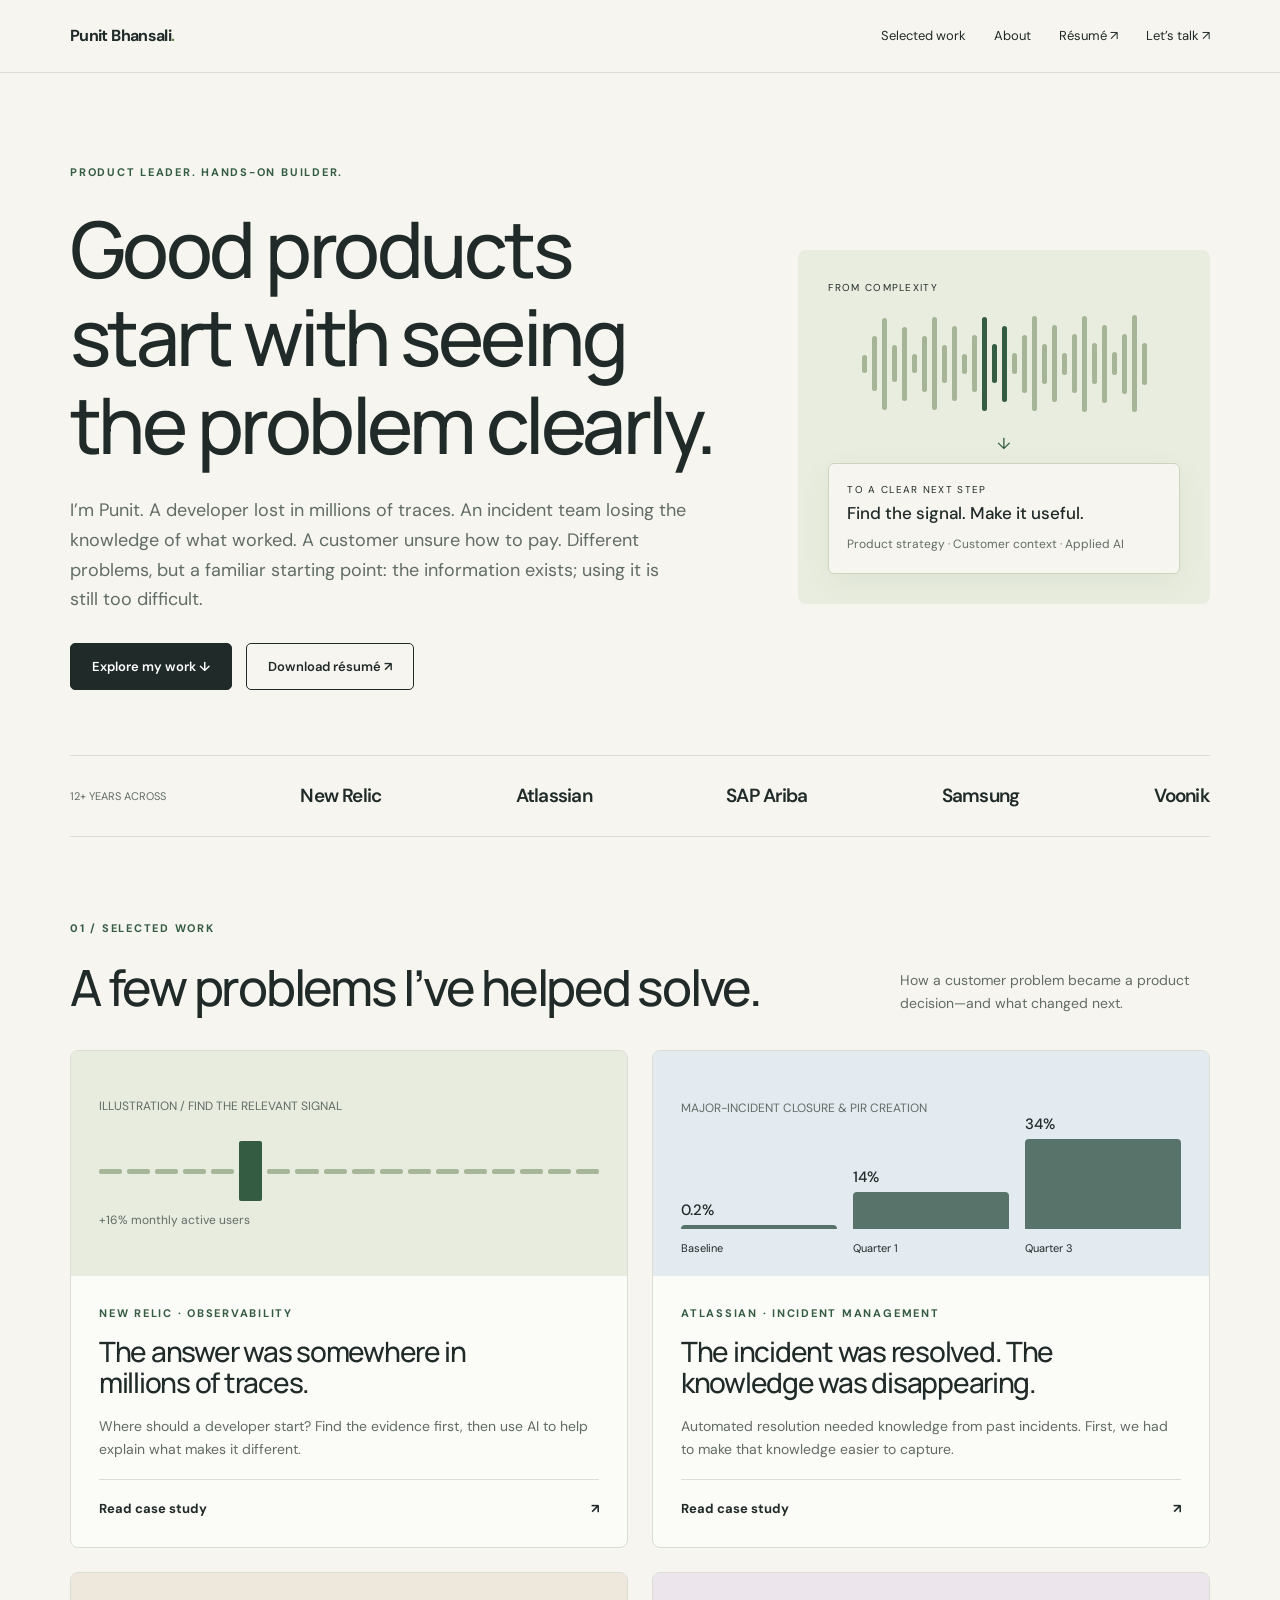
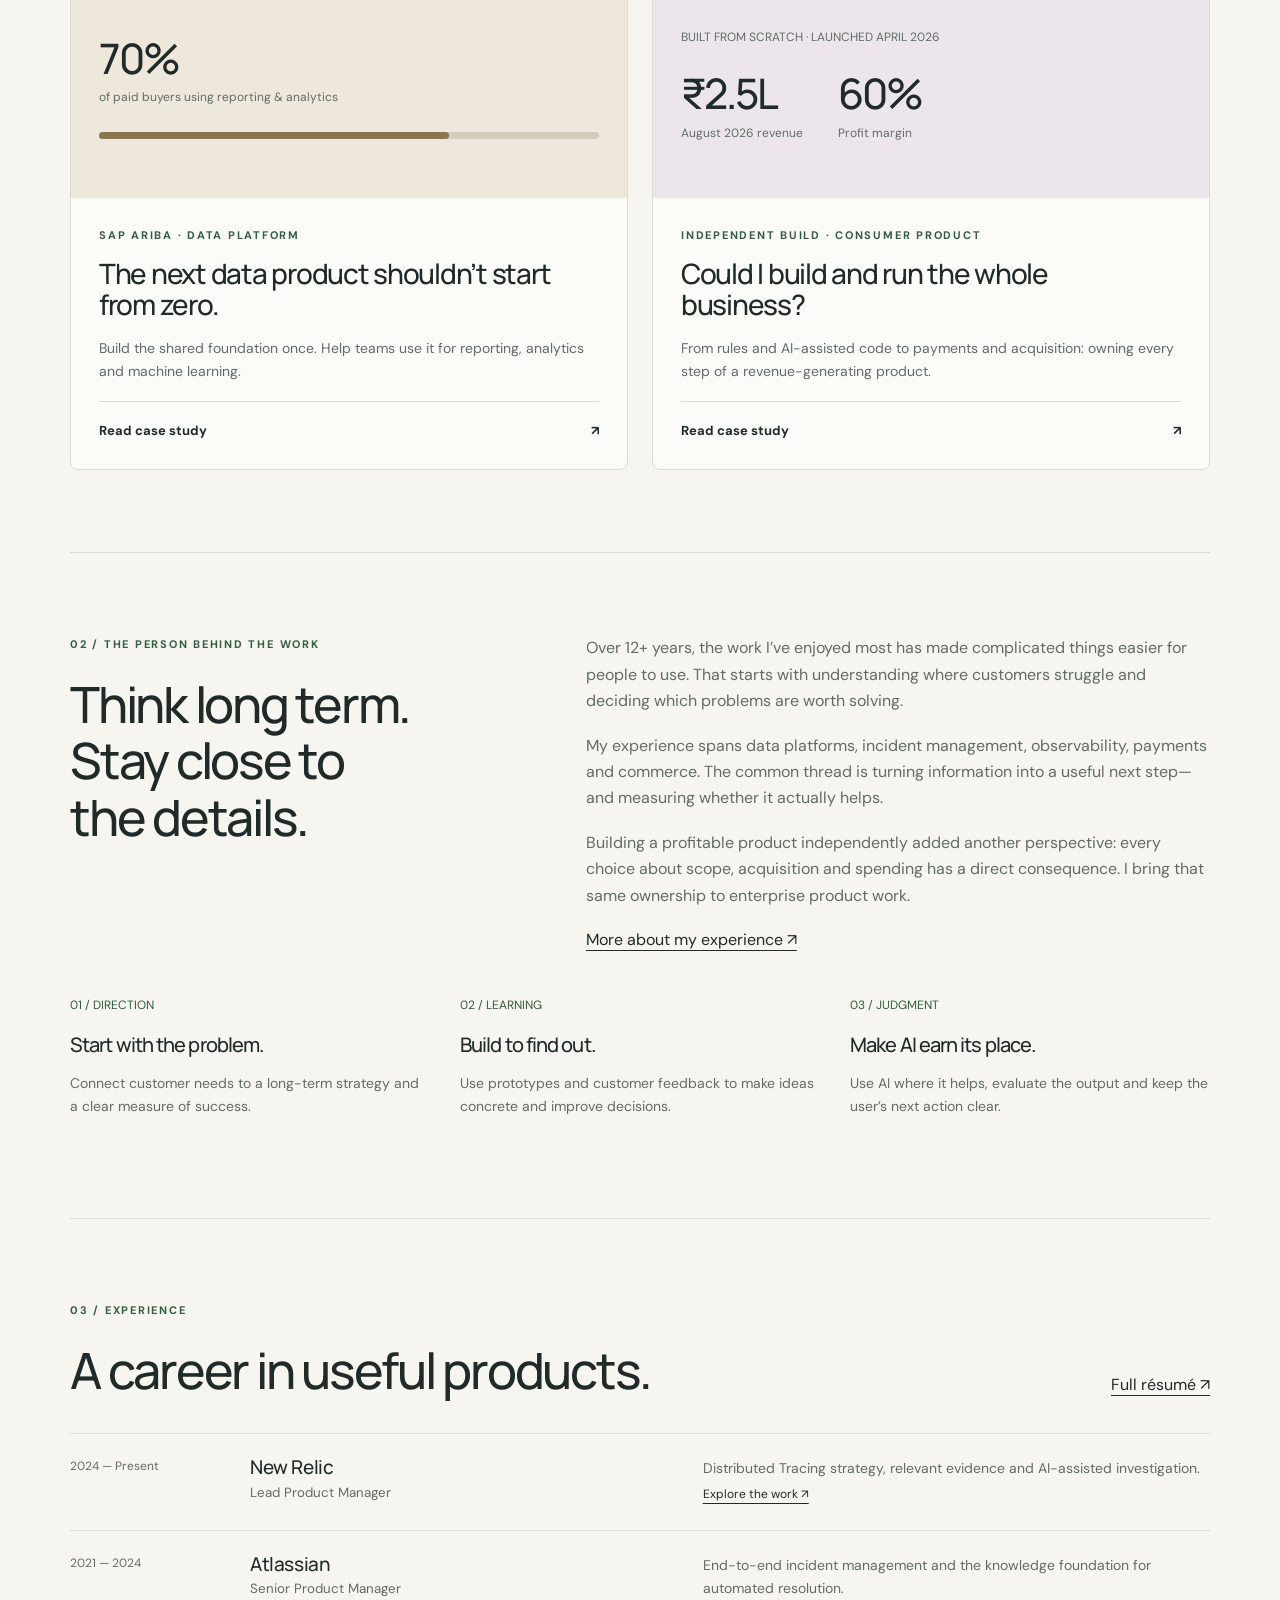
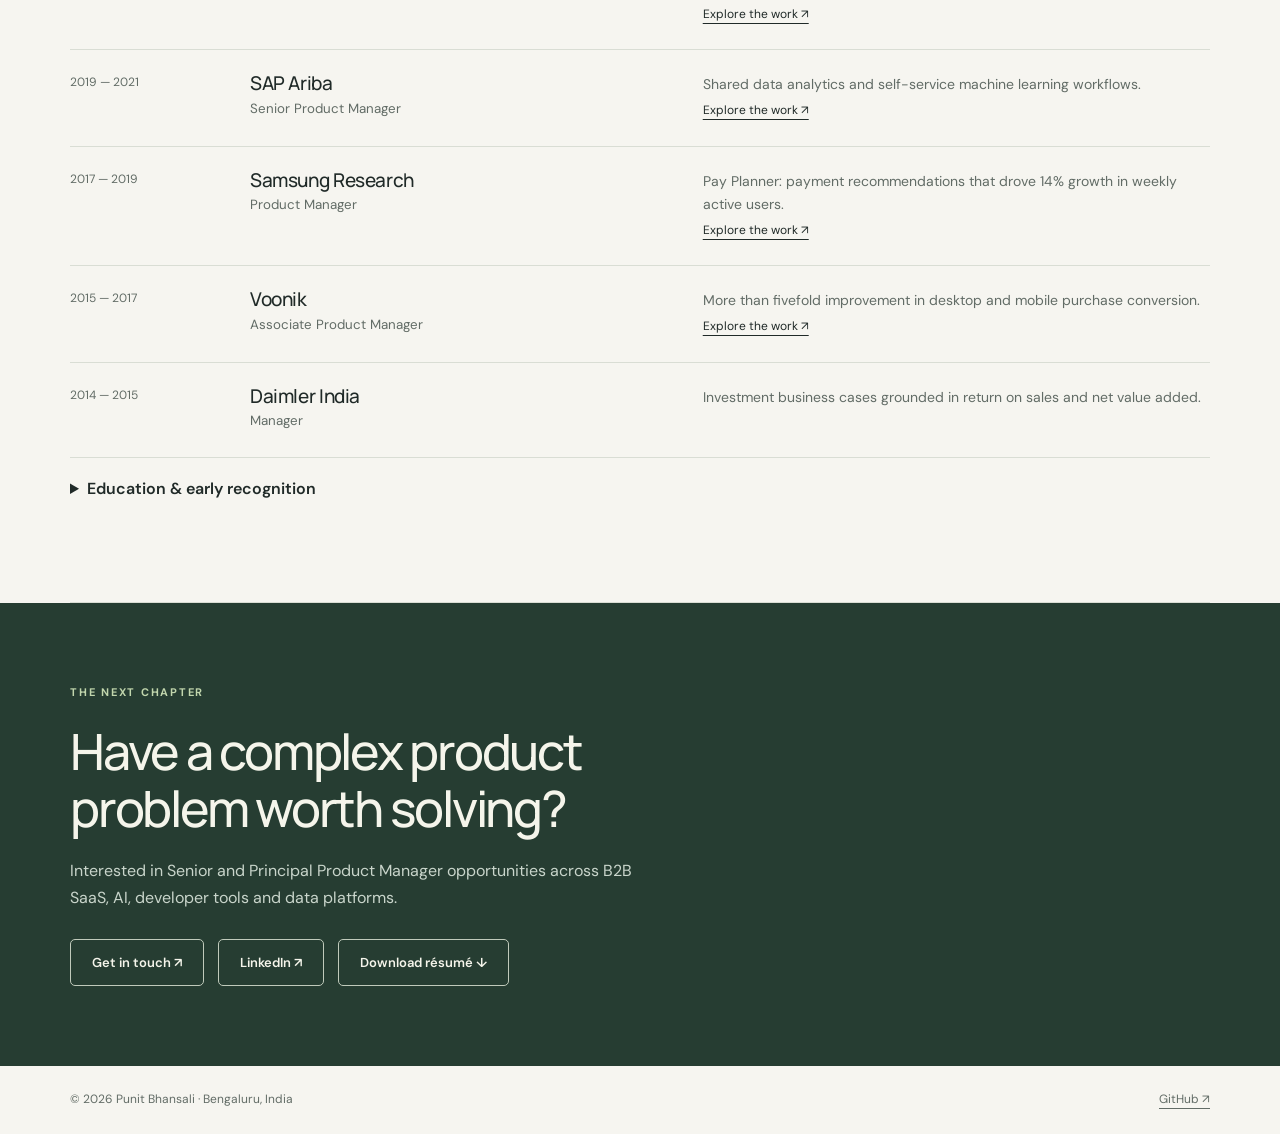
==== commit ba0d5bd8: "Tell product stories through customer problems, decisions and outcomes" ====
--- a/index.html
+++ b/index.html
@@ -1 +1 @@
-<!doctype html><html lang="en"><head><meta charset="utf-8"><meta name="viewport" content="width=device-width,initial-scale=1"><title>Product leadership, applied AI &amp; measurable impact | Punit Bhansali</title><meta name="description" content="Punit Bhansali — product leader building enterprise SaaS, AI-assisted workflows and data products. Explore work at New Relic, Atlassian, SAP and an independent build."><meta name="theme-color" content="#f6f5f0"><meta property="og:title" content="Product leadership, applied AI &amp; measurable impact"><meta property="og:description" content="Punit Bhansali — product leader building enterprise SaaS, AI-assisted workflows and data products. Explore work at New Relic, Atlassian, SAP and an independent build."><meta property="og:type" content="website"><link rel="icon" href="assets/favicon.svg" type="image/svg+xml"><link rel="stylesheet" href="assets/style.css"><script type="application/ld+json">{"@context": "https://schema.org", "@type": "Person", "name": "Punit Bhansali", "url": "https://www.punitbhansali.in", "jobTitle": "Lead Product Manager", "sameAs": ["https://github.com/pmpunit", "https://www.linkedin.com/in/punit-bhansali-15833a29/"]}</script></head><body><a class="skip" href="#main">Skip to content</a><header><nav><a class="brand" href="index.html">Punit Bhansali<span style="color:#648344">.</span></a><div class="navlinks"><a href="index.html#work">Selected work</a><a href="index.html#about">About</a><a class="extra" href="Punit_Bhansali_Resume.pdf">Résumé ↗</a><a href="#contact">Let’s talk ↗</a></div></nav></header><main id="main"><div class="wrap"><section class="hero"><div><span class="eyebrow">Product leader. Hands-on builder.</span><h1>Complex problems.<br>Useful products.<br><span style="color:var(--green)">Measurable impact.</span></h1><p>I’m Punit. I build products that help people make sense of complex data and get things done—from enterprise workflows to a business built from scratch.</p><div class="actions"><a class="btn primary" href="#work">Explore my work ↓</a><a class="btn" href="Punit_Bhansali_Resume.pdf">Download résumé ↗</a></div></div><div class="hero-art" aria-label="Illustration: complex signals become a clear next step"><div class="art-label">From complexity</div><div class="signals"><i class="" style="height:18px"></i><i class="" style="height:55px"></i><i class="" style="height:92px"></i><i class="" style="height:37px"></i><i class="" style="height:74px"></i><i class="" style="height:19px"></i><i class="" style="height:56px"></i><i class="" style="height:93px"></i><i class="" style="height:38px"></i><i class="" style="height:75px"></i><i class="" style="height:20px"></i><i class="" style="height:57px"></i><i class="hot" style="height:94px"></i><i class="hot" style="height:39px"></i><i class="hot" style="height:76px"></i><i class="" style="height:21px"></i><i class="" style="height:58px"></i><i class="" style="height:95px"></i><i class="" style="height:40px"></i><i class="" style="height:77px"></i><i class="" style="height:22px"></i><i class="" style="height:59px"></i><i class="" style="height:96px"></i><i class="" style="height:41px"></i><i class="" style="height:78px"></i><i class="" style="height:23px"></i><i class="" style="height:60px"></i><i class="" style="height:97px"></i><i class="" style="height:42px"></i></div><div class="art-arrow">↓</div><div class="art-box"><div class="art-label">To a clear next step</div><strong>Find the signal. Make it useful.</strong><p>Product strategy · Customer context · Applied AI</p></div></div></section><div class="trust"><span>12+ YEARS ACROSS</span><b>New Relic</b><b>Atlassian</b><b>SAP Ariba</b><b>Samsung</b><b>Voonik</b></div><section class="section" id="work"><div class="section-head"><div><span class="eyebrow">01 / Selected work</span><h2>Strategy, made tangible.</h2></div><p>The problems behind the features.<br>The decisions behind the outcomes.</p></div><div class="cards"><article class="card "><div class="card-art"><div class="viz-title">ILLUSTRATION / FIND THE RELEVANT SIGNAL</div><div class="trace"><i></i><i></i><i></i><i></i><i></i><i></i><i></i><i></i><i></i><i></i><i></i><i></i><i></i><i></i><i></i><i></i><i></i><i></i></div><div class="metric-label">+16% monthly active users</div></div><div class="card-body"><span class="eyebrow">New Relic · Observability</span><h3>Finding the signal in a sea of traces.</h3><p>Intelligent Exemplar and ACA help developers find useful evidence and understand it with AI.</p><a class="card-link" href="new-relic.html">Read case study <span aria-hidden="true">↗</span></a></div></article><article class="card blue"><div class="card-art"><div class="viz-title">MAJOR-INCIDENT CLOSURE & PIR CREATION</div><div class="chart-bars" style="height:90px"><div style="height:3%"><b>0.2%</b><span>Baseline</span></div><div style="height:41%"><b>14%</b><span>Quarter 1</span></div><div style="height:100%"><b>34%</b><span>Quarter 3</span></div></div></div><div class="card-body"><span class="eyebrow">Atlassian · Incident management</span><h3>The knowledge behind better incident resolution.</h3><p>Automated reports that capture how incidents were resolved—and create a foundation for what comes next.</p><a class="card-link" href="atlassian.html">Read case study <span aria-hidden="true">↗</span></a></div></article><article class="card sand"><div class="card-art"><div><div class="metric">70%</div><div class="metric-label">of paid buyers using reporting & analytics</div></div><div style="height:7px;background:#d4cbbb;margin-top:24px;border-radius:4px"><div style="width:70%;height:100%;background:#8b7651;border-radius:4px"></div></div></div><div class="card-body"><span class="eyebrow">SAP Ariba · Data platform</span><h3>Make enterprise data work for more people.</h3><p>A shared analytics foundation and self-service workflows for reporting and machine learning.</p><a class="card-link" href="sap-ariba.html">Read case study <span aria-hidden="true">↗</span></a></div></article><article class="card plum"><div class="card-art"><div class="viz-title">BUILT FROM SCRATCH · LAUNCHED APRIL 2026</div><div style="display:flex;gap:35px"><div><div class="metric">₹2.5L</div><div class="metric-label">August 2026 revenue</div></div><div><div class="metric">60%</div><div class="metric-label">Profit margin</div></div></div></div><div class="card-body"><span class="eyebrow">Independent build · Consumer product</span><h3>From a blank canvas to paying customers.</h3><p>An entire product built with AI-assisted development. Recommendation logic, payments and customer acquisition included.</p><a class="card-link" href="independent-build.html">Read case study <span aria-hidden="true">↗</span></a></div></article></div></section><section class="section" id="about"><div class="split"><div><span class="eyebrow">02 / The person behind the work</span><h2>Think long term.<br>Stay close to<br>the details.</h2></div><div><p>Over 12+ years, the work I’ve enjoyed most has made complicated things easier for people to use. That starts with understanding where customers struggle and deciding which problems are worth solving.</p><p>My experience spans data platforms, incident management, observability, payments and commerce. The common thread is turning information into a useful next step—and measuring whether it actually helps.</p><p>Building a profitable product independently added another perspective: every choice about scope, acquisition and spending has a direct consequence. I bring that same ownership to enterprise product work.</p><a href="https://www.linkedin.com/in/punit-bhansali-15833a29/">More about my experience ↗</a></div></div><div class="principles"><div><span class="number">01 / DIRECTION</span><h3>Start with the problem.</h3><p>Connect customer needs to a long-term strategy and a clear measure of success.</p></div><div><span class="number">02 / LEARNING</span><h3>Build to find out.</h3><p>Use prototypes and customer feedback to make ideas concrete and improve decisions.</p></div><div><span class="number">03 / JUDGMENT</span><h3>Make AI earn its place.</h3><p>Use AI where it helps, evaluate the output and keep the user’s next action clear.</p></div></div></section><section class="section" id="experience"><div class="section-head"><div><span class="eyebrow">03 / Experience</span><h2>A career in useful products.</h2></div><a href="Punit_Bhansali_Resume.pdf">Full résumé ↗</a></div><div class="career-row"><time>2024 — Present</time><div><h3>New Relic</h3><small>Lead Product Manager</small></div><div><p>Distributed Tracing strategy, relevant evidence and AI-assisted investigation.</p><a href="new-relic.html">Explore the work ↗</a></div></div><div class="career-row"><time>2021 — 2024</time><div><h3>Atlassian</h3><small>Product Manager</small></div><div><p>End-to-end incident management and the knowledge foundation for automated resolution.</p><a href="atlassian.html">Explore the work ↗</a></div></div><div class="career-row"><time>2019 — 2021</time><div><h3>SAP Ariba</h3><small>Senior Product Manager</small></div><div><p>Shared data analytics and self-service machine learning workflows.</p><a href="sap-ariba.html">Explore the work ↗</a></div></div><div class="career-row"><time>2017 — 2019</time><div><h3>Samsung Research</h3><small>Product Manager</small></div><div><p>Pay Planner: payment recommendations that drove 14% growth in weekly active users.</p><a href="samsung.html">Explore the work ↗</a></div></div><div class="career-row"><time>2015 — 2017</time><div><h3>Voonik</h3><small>Associate Product Manager</small></div><div><p>More than fivefold improvement in desktop and mobile purchase conversion.</p><a href="voonik.html">Explore the work ↗</a></div></div><div class="career-row"><time>2014 — 2015</time><div><h3>Daimler India</h3><small>Manager</small></div><div><p>Investment business cases grounded in return on sales and net value added.</p></div></div><details><summary>Education & early recognition</summary><p>PGDM · IIM Shillong · 2014<br>B.Tech, Computer Science & Engineering · VIT Vellore · 2012</p><p>IBM · Outstanding Intern, Management Intern Leadership Development Programme. Recommendations to improve client experience through the India Speed initiative.</p><p>Mu Sigma · SPOT Award during undergraduate internship for timely insights from Twitter data for Innovation and Development.</p></details></section></div></main><section class="contact" id="contact"><div class="wrap"><span class="eyebrow">The next chapter</span><h2>Have a complex product problem worth solving?</h2><p style="margin-top:22px;max-width:600px;color:#c9d5cb">Interested in Senior and Principal Product Manager opportunities across B2B SaaS, AI, developer tools and data platforms.</p><div class="actions"><a class="btn" href="mailto:punitbhansali@gmail.com">Get in touch ↗</a><a class="btn" href="https://www.linkedin.com/in/punit-bhansali-15833a29/">LinkedIn ↗</a><a class="btn" href="Punit_Bhansali_Resume.pdf">Download résumé ↓</a></div></div></section><footer><div class="wrap footer-inner"><span>© 2026 Punit Bhansali · Bengaluru, India</span><a href="https://github.com/pmpunit">GitHub ↗</a></div></footer></body></html>+<!doctype html><html lang="en"><head><meta charset="utf-8"><meta name="viewport" content="width=device-width,initial-scale=1"><title>Product leadership, applied AI &amp; measurable impact | Punit Bhansali</title><meta name="description" content="Punit Bhansali — product leader building enterprise SaaS, AI-assisted workflows and data products. Explore work at New Relic, Atlassian, SAP and an independent build."><meta name="theme-color" content="#f6f5f0"><meta property="og:title" content="Product leadership, applied AI &amp; measurable impact"><meta property="og:description" content="Punit Bhansali — product leader building enterprise SaaS, AI-assisted workflows and data products. Explore work at New Relic, Atlassian, SAP and an independent build."><meta property="og:type" content="website"><link rel="icon" href="assets/favicon.svg" type="image/svg+xml"><link rel="stylesheet" href="assets/style.css"><script type="application/ld+json">{"@context": "https://schema.org", "@type": "Person", "name": "Punit Bhansali", "url": "https://www.punitbhansali.in", "jobTitle": "Lead Product Manager", "sameAs": ["https://github.com/pmpunit", "https://www.linkedin.com/in/punit-bhansali-15833a29/"]}</script></head><body><a class="skip" href="#main">Skip to content</a><header><nav><a class="brand" href="index.html">Punit Bhansali<span style="color:#648344">.</span></a><div class="navlinks"><a href="index.html#work">Selected work</a><a href="index.html#about">About</a><a class="extra" href="Punit_Bhansali_Resume.pdf">Résumé ↗</a><a href="#contact">Let’s talk ↗</a></div></nav></header><main id="main"><div class="wrap"><section class="hero"><div><span class="eyebrow">Product leader. Hands-on builder.</span><h1>Good products start with seeing the problem clearly.</h1><p>I’m Punit. A developer lost in millions of traces. An incident team losing the knowledge of what worked. A customer unsure how to pay. Different problems, but a familiar starting point: the information exists; using it is still too difficult.</p><div class="actions"><a class="btn primary" href="#work">Explore my work ↓</a><a class="btn" href="Punit_Bhansali_Resume.pdf">Download résumé ↗</a></div></div><div class="hero-art" aria-label="Illustration: complex signals become a clear next step"><div class="art-label">From complexity</div><div class="signals"><i class="" style="height:18px"></i><i class="" style="height:55px"></i><i class="" style="height:92px"></i><i class="" style="height:37px"></i><i class="" style="height:74px"></i><i class="" style="height:19px"></i><i class="" style="height:56px"></i><i class="" style="height:93px"></i><i class="" style="height:38px"></i><i class="" style="height:75px"></i><i class="" style="height:20px"></i><i class="" style="height:57px"></i><i class="hot" style="height:94px"></i><i class="hot" style="height:39px"></i><i class="hot" style="height:76px"></i><i class="" style="height:21px"></i><i class="" style="height:58px"></i><i class="" style="height:95px"></i><i class="" style="height:40px"></i><i class="" style="height:77px"></i><i class="" style="height:22px"></i><i class="" style="height:59px"></i><i class="" style="height:96px"></i><i class="" style="height:41px"></i><i class="" style="height:78px"></i><i class="" style="height:23px"></i><i class="" style="height:60px"></i><i class="" style="height:97px"></i><i class="" style="height:42px"></i></div><div class="art-arrow">↓</div><div class="art-box"><div class="art-label">To a clear next step</div><strong>Find the signal. Make it useful.</strong><p>Product strategy · Customer context · Applied AI</p></div></div></section><div class="trust"><span>12+ YEARS ACROSS</span><b>New Relic</b><b>Atlassian</b><b>SAP Ariba</b><b>Samsung</b><b>Voonik</b></div><section class="section" id="work"><div class="section-head"><div><span class="eyebrow">01 / Selected work</span><h2>A few problems I’ve helped solve.</h2></div><p>How a customer problem became a product decision—and what changed next.</p></div><div class="cards"><article class="card "><div class="card-art"><div class="viz-title">ILLUSTRATION / FIND THE RELEVANT SIGNAL</div><div class="trace"><i></i><i></i><i></i><i></i><i></i><i></i><i></i><i></i><i></i><i></i><i></i><i></i><i></i><i></i><i></i><i></i><i></i><i></i></div><div class="metric-label">+16% monthly active users</div></div><div class="card-body"><span class="eyebrow">New Relic · Observability</span><h3>The answer was somewhere in millions of traces.</h3><p>Where should a developer start? Find the evidence first, then use AI to help explain what makes it different.</p><a class="card-link" href="new-relic.html">Read case study <span aria-hidden="true">↗</span></a></div></article><article class="card blue"><div class="card-art"><div class="viz-title">MAJOR-INCIDENT CLOSURE & PIR CREATION</div><div class="chart-bars" style="height:90px"><div style="height:3%"><b>0.2%</b><span>Baseline</span></div><div style="height:41%"><b>14%</b><span>Quarter 1</span></div><div style="height:100%"><b>34%</b><span>Quarter 3</span></div></div></div><div class="card-body"><span class="eyebrow">Atlassian · Incident management</span><h3>The incident was resolved. The knowledge was disappearing.</h3><p>Automated resolution needed knowledge from past incidents. First, we had to make that knowledge easier to capture.</p><a class="card-link" href="atlassian.html">Read case study <span aria-hidden="true">↗</span></a></div></article><article class="card sand"><div class="card-art"><div><div class="metric">70%</div><div class="metric-label">of paid buyers using reporting & analytics</div></div><div style="height:7px;background:#d4cbbb;margin-top:24px;border-radius:4px"><div style="width:70%;height:100%;background:#8b7651;border-radius:4px"></div></div></div><div class="card-body"><span class="eyebrow">SAP Ariba · Data platform</span><h3>The next data product shouldn’t start from zero.</h3><p>Build the shared foundation once. Help teams use it for reporting, analytics and machine learning.</p><a class="card-link" href="sap-ariba.html">Read case study <span aria-hidden="true">↗</span></a></div></article><article class="card plum"><div class="card-art"><div class="viz-title">BUILT FROM SCRATCH · LAUNCHED APRIL 2026</div><div style="display:flex;gap:35px"><div><div class="metric">₹2.5L</div><div class="metric-label">August 2026 revenue</div></div><div><div class="metric">60%</div><div class="metric-label">Profit margin</div></div></div></div><div class="card-body"><span class="eyebrow">Independent build · Consumer product</span><h3>Could I build and run the whole business?</h3><p>From rules and AI-assisted code to payments and acquisition: owning every step of a revenue-generating product.</p><a class="card-link" href="independent-build.html">Read case study <span aria-hidden="true">↗</span></a></div></article></div></section><section class="section" id="about"><div class="split"><div><span class="eyebrow">02 / The person behind the work</span><h2>Think long term.<br>Stay close to<br>the details.</h2></div><div><p>Over 12+ years, the work I’ve enjoyed most has made complicated things easier for people to use. That starts with understanding where customers struggle and deciding which problems are worth solving.</p><p>My experience spans data platforms, incident management, observability, payments and commerce. The common thread is turning information into a useful next step—and measuring whether it actually helps.</p><p>Building a profitable product independently added another perspective: every choice about scope, acquisition and spending has a direct consequence. I bring that same ownership to enterprise product work.</p><a href="https://www.linkedin.com/in/punit-bhansali-15833a29/">More about my experience ↗</a></div></div><div class="principles"><div><span class="number">01 / DIRECTION</span><h3>Start with the problem.</h3><p>Connect customer needs to a long-term strategy and a clear measure of success.</p></div><div><span class="number">02 / LEARNING</span><h3>Build to find out.</h3><p>Use prototypes and customer feedback to make ideas concrete and improve decisions.</p></div><div><span class="number">03 / JUDGMENT</span><h3>Make AI earn its place.</h3><p>Use AI where it helps, evaluate the output and keep the user’s next action clear.</p></div></div></section><section class="section" id="experience"><div class="section-head"><div><span class="eyebrow">03 / Experience</span><h2>A career in useful products.</h2></div><a href="Punit_Bhansali_Resume.pdf">Full résumé ↗</a></div><div class="career-row"><time>2024 — Present</time><div><h3>New Relic</h3><small>Lead Product Manager</small></div><div><p>Distributed Tracing strategy, relevant evidence and AI-assisted investigation.</p><a href="new-relic.html">Explore the work ↗</a></div></div><div class="career-row"><time>2021 — 2024</time><div><h3>Atlassian</h3><small>Senior Product Manager</small></div><div><p>End-to-end incident management and the knowledge foundation for automated resolution.</p><a href="atlassian.html">Explore the work ↗</a></div></div><div class="career-row"><time>2019 — 2021</time><div><h3>SAP Ariba</h3><small>Senior Product Manager</small></div><div><p>Shared data analytics and self-service machine learning workflows.</p><a href="sap-ariba.html">Explore the work ↗</a></div></div><div class="career-row"><time>2017 — 2019</time><div><h3>Samsung Research</h3><small>Product Manager</small></div><div><p>Pay Planner: payment recommendations that drove 14% growth in weekly active users.</p><a href="samsung.html">Explore the work ↗</a></div></div><div class="career-row"><time>2015 — 2017</time><div><h3>Voonik</h3><small>Associate Product Manager</small></div><div><p>More than fivefold improvement in desktop and mobile purchase conversion.</p><a href="voonik.html">Explore the work ↗</a></div></div><div class="career-row"><time>2014 — 2015</time><div><h3>Daimler India</h3><small>Manager</small></div><div><p>Investment business cases grounded in return on sales and net value added.</p></div></div><details><summary>Education & early recognition</summary><p>PGDM · IIM Shillong · 2014<br>B.Tech, Computer Science & Engineering · VIT Vellore · 2012</p><p>IBM · Outstanding Intern, Management Intern Leadership Development Programme. Recommendations to improve client experience through the India Speed initiative.</p><p>Mu Sigma · SPOT Award during undergraduate internship for timely insights from Twitter data for Innovation and Development.</p></details></section></div></main><section class="contact" id="contact"><div class="wrap"><span class="eyebrow">The next chapter</span><h2>Have a complex product problem worth solving?</h2><p style="margin-top:22px;max-width:600px;color:#c9d5cb">Interested in Senior and Principal Product Manager opportunities across B2B SaaS, AI, developer tools and data platforms.</p><div class="actions"><a class="btn" href="mailto:punitbhansali@gmail.com">Get in touch ↗</a><a class="btn" href="https://www.linkedin.com/in/punit-bhansali-15833a29/">LinkedIn ↗</a><a class="btn" href="Punit_Bhansali_Resume.pdf">Download résumé ↓</a></div></div></section><footer><div class="wrap footer-inner"><span>© 2026 Punit Bhansali · Bengaluru, India</span><a href="https://github.com/pmpunit">GitHub ↗</a></div></footer></body></html>
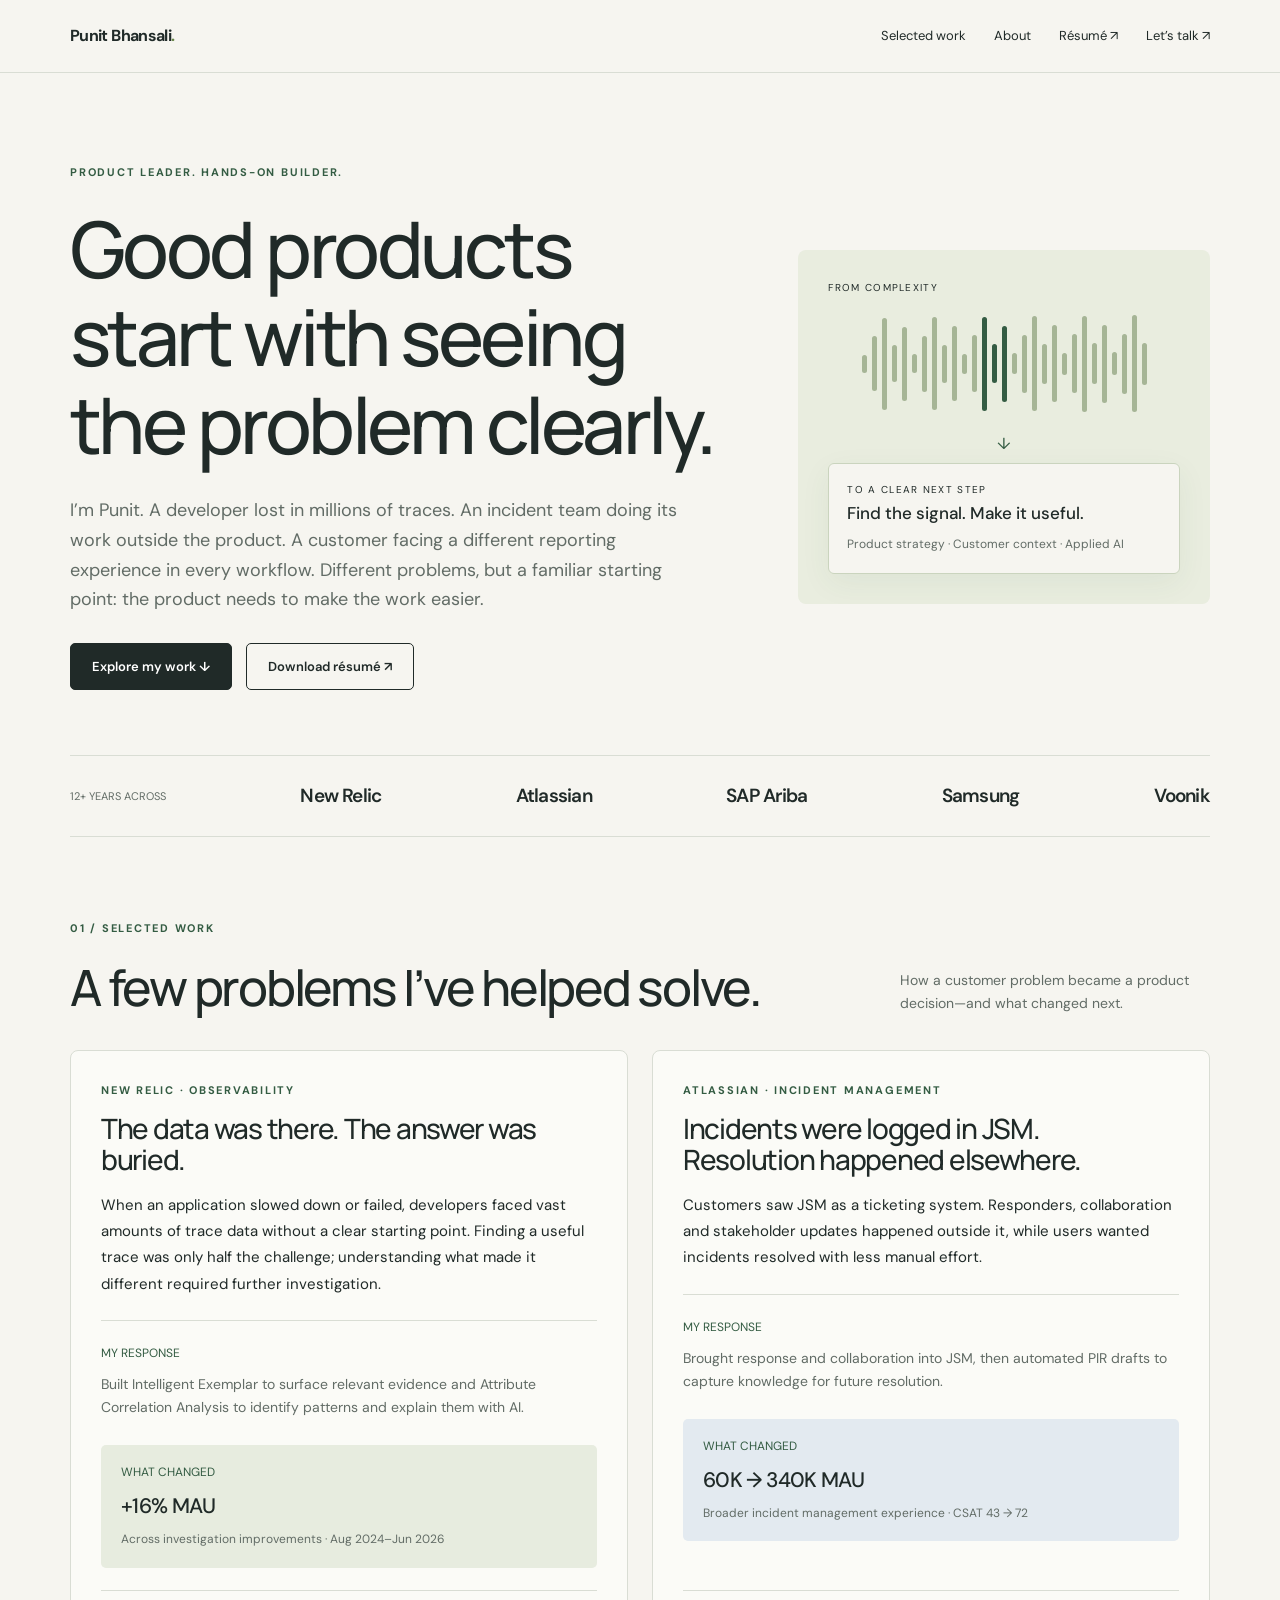
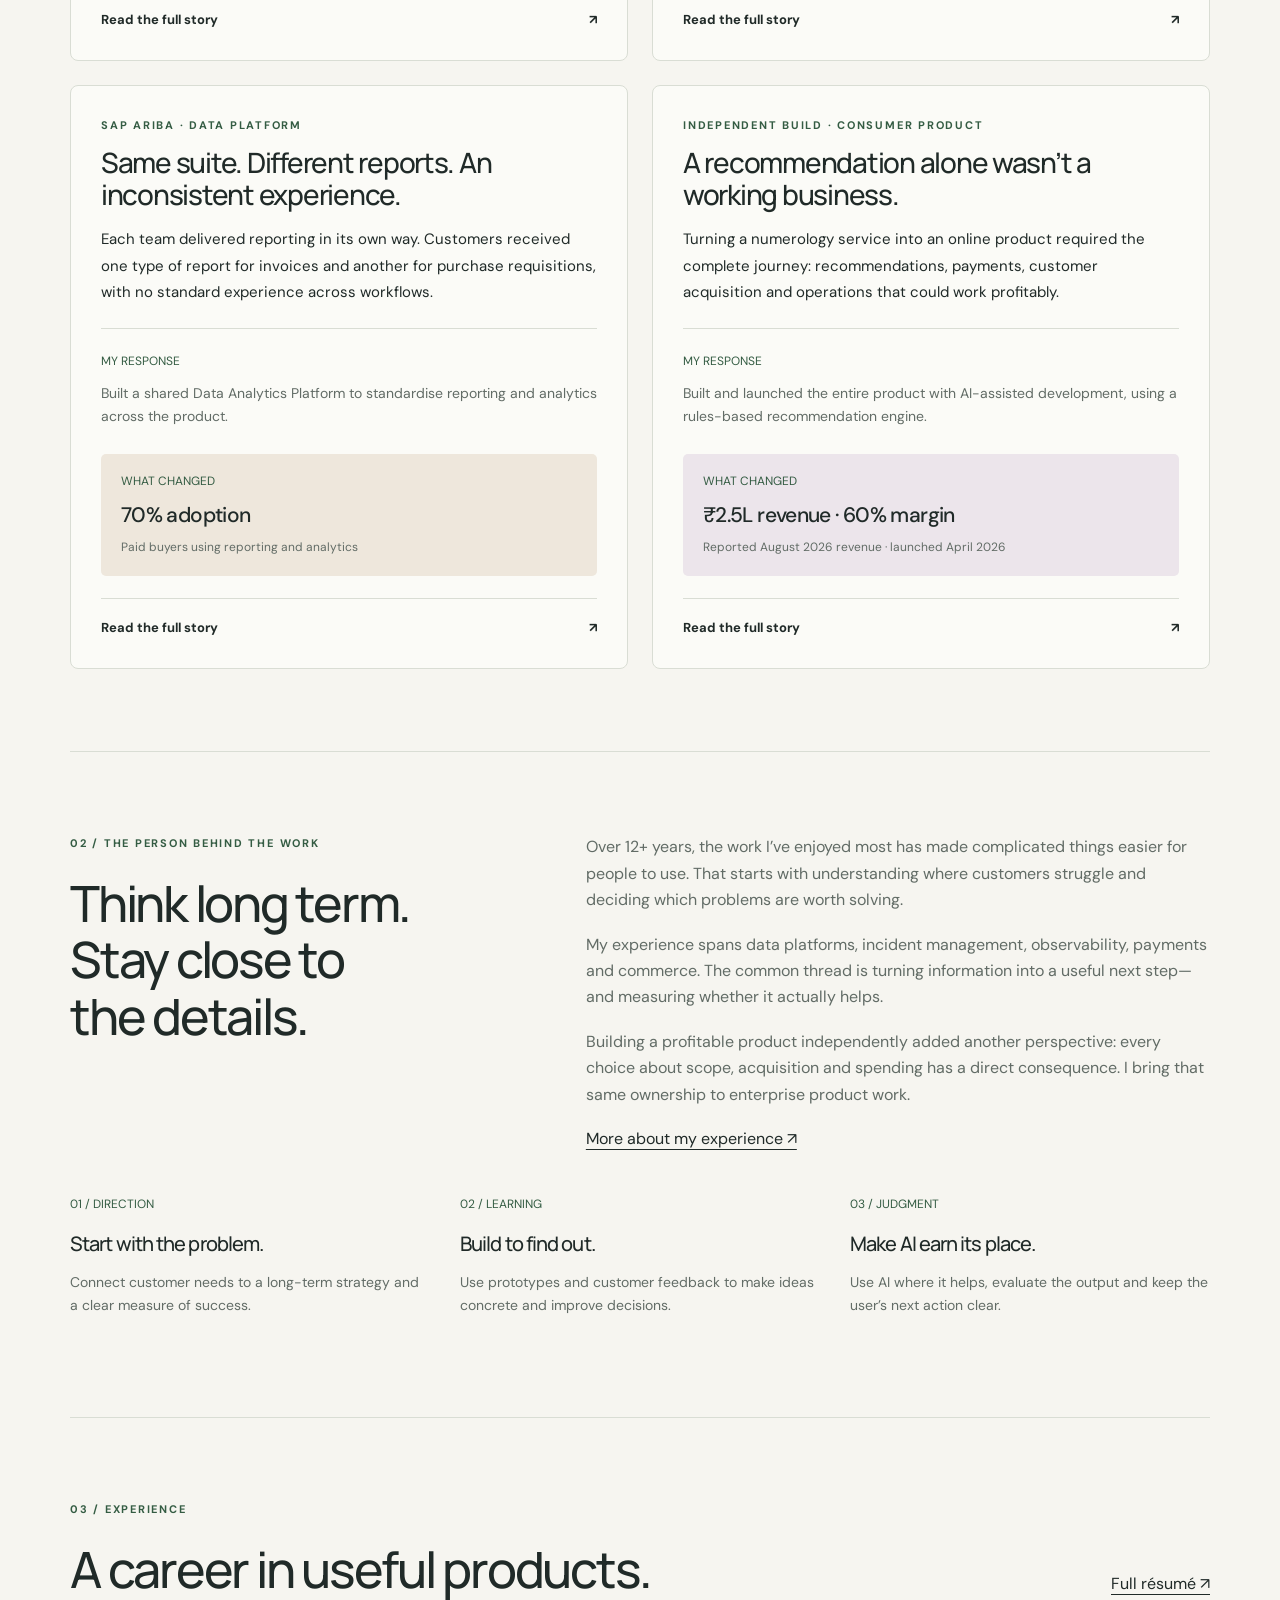
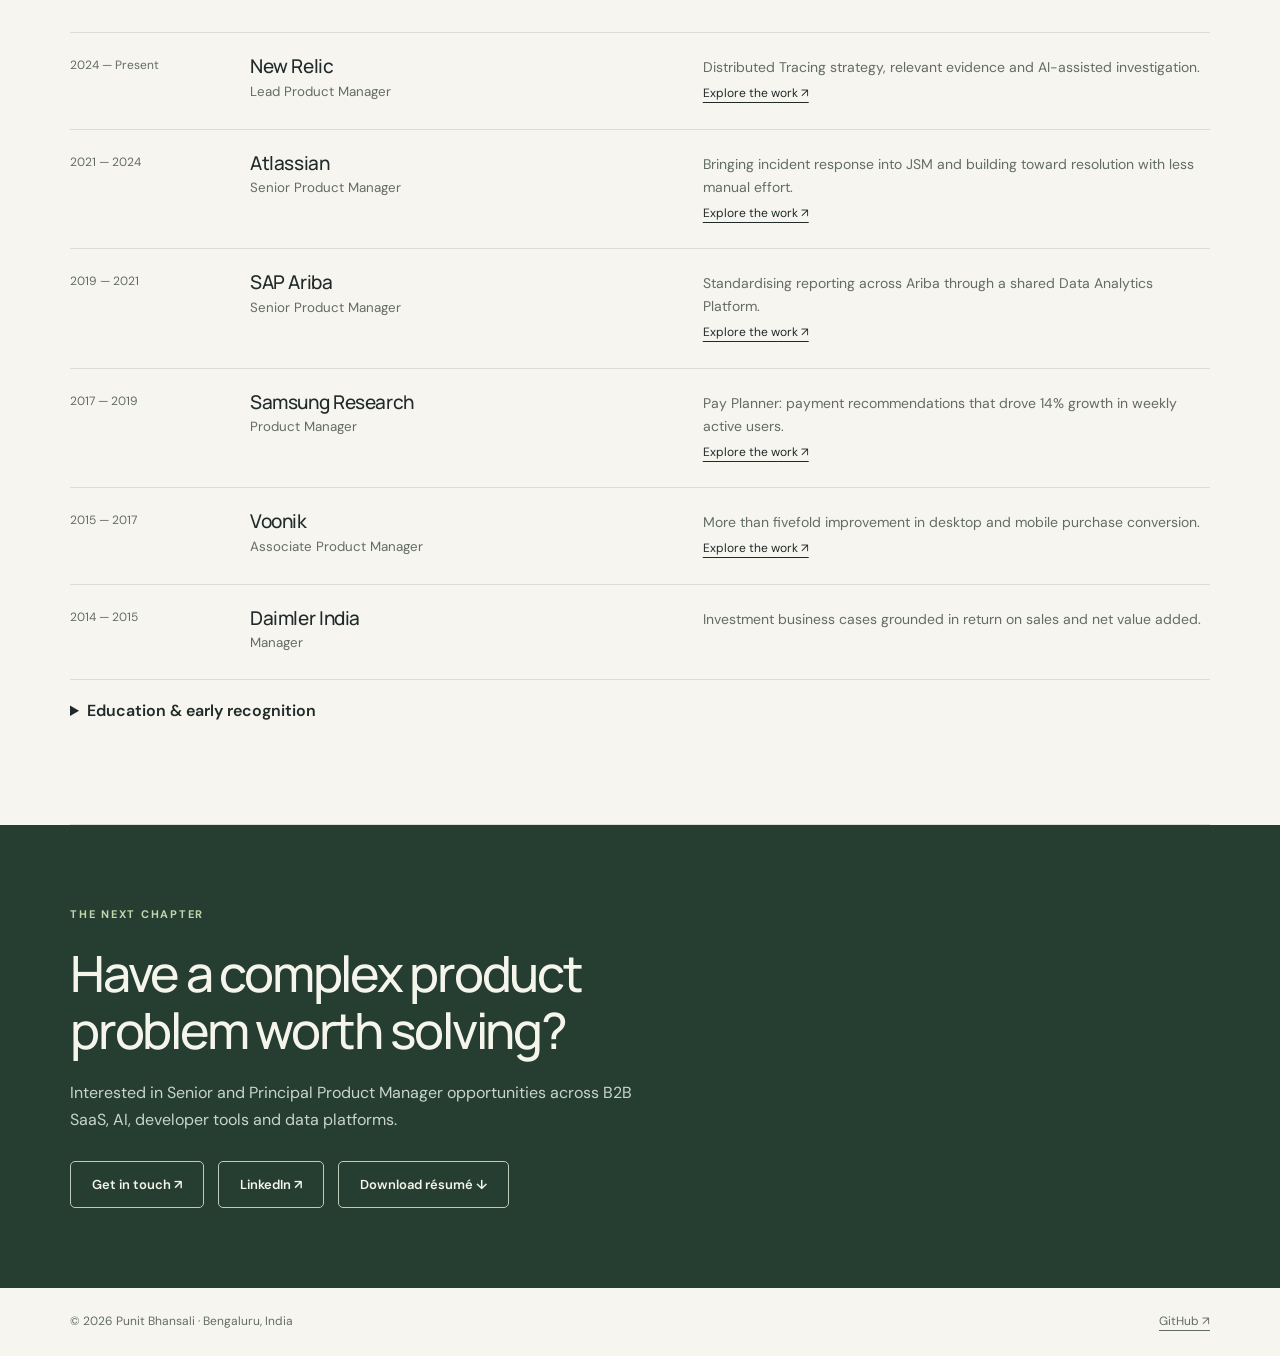
==== commit 496ac7a8: "Lead with customer problems and correct Atlassian and SAP stories" ====
--- a/index.html
+++ b/index.html
@@ -1 +1 @@
-<!doctype html><html lang="en"><head><meta charset="utf-8"><meta name="viewport" content="width=device-width,initial-scale=1"><title>Product leadership, applied AI &amp; measurable impact | Punit Bhansali</title><meta name="description" content="Punit Bhansali — product leader building enterprise SaaS, AI-assisted workflows and data products. Explore work at New Relic, Atlassian, SAP and an independent build."><meta name="theme-color" content="#f6f5f0"><meta property="og:title" content="Product leadership, applied AI &amp; measurable impact"><meta property="og:description" content="Punit Bhansali — product leader building enterprise SaaS, AI-assisted workflows and data products. Explore work at New Relic, Atlassian, SAP and an independent build."><meta property="og:type" content="website"><link rel="icon" href="assets/favicon.svg" type="image/svg+xml"><link rel="stylesheet" href="assets/style.css"><script type="application/ld+json">{"@context": "https://schema.org", "@type": "Person", "name": "Punit Bhansali", "url": "https://www.punitbhansali.in", "jobTitle": "Lead Product Manager", "sameAs": ["https://github.com/pmpunit", "https://www.linkedin.com/in/punit-bhansali-15833a29/"]}</script></head><body><a class="skip" href="#main">Skip to content</a><header><nav><a class="brand" href="index.html">Punit Bhansali<span style="color:#648344">.</span></a><div class="navlinks"><a href="index.html#work">Selected work</a><a href="index.html#about">About</a><a class="extra" href="Punit_Bhansali_Resume.pdf">Résumé ↗</a><a href="#contact">Let’s talk ↗</a></div></nav></header><main id="main"><div class="wrap"><section class="hero"><div><span class="eyebrow">Product leader. Hands-on builder.</span><h1>Good products start with seeing the problem clearly.</h1><p>I’m Punit. A developer lost in millions of traces. An incident team losing the knowledge of what worked. A customer unsure how to pay. Different problems, but a familiar starting point: the information exists; using it is still too difficult.</p><div class="actions"><a class="btn primary" href="#work">Explore my work ↓</a><a class="btn" href="Punit_Bhansali_Resume.pdf">Download résumé ↗</a></div></div><div class="hero-art" aria-label="Illustration: complex signals become a clear next step"><div class="art-label">From complexity</div><div class="signals"><i class="" style="height:18px"></i><i class="" style="height:55px"></i><i class="" style="height:92px"></i><i class="" style="height:37px"></i><i class="" style="height:74px"></i><i class="" style="height:19px"></i><i class="" style="height:56px"></i><i class="" style="height:93px"></i><i class="" style="height:38px"></i><i class="" style="height:75px"></i><i class="" style="height:20px"></i><i class="" style="height:57px"></i><i class="hot" style="height:94px"></i><i class="hot" style="height:39px"></i><i class="hot" style="height:76px"></i><i class="" style="height:21px"></i><i class="" style="height:58px"></i><i class="" style="height:95px"></i><i class="" style="height:40px"></i><i class="" style="height:77px"></i><i class="" style="height:22px"></i><i class="" style="height:59px"></i><i class="" style="height:96px"></i><i class="" style="height:41px"></i><i class="" style="height:78px"></i><i class="" style="height:23px"></i><i class="" style="height:60px"></i><i class="" style="height:97px"></i><i class="" style="height:42px"></i></div><div class="art-arrow">↓</div><div class="art-box"><div class="art-label">To a clear next step</div><strong>Find the signal. Make it useful.</strong><p>Product strategy · Customer context · Applied AI</p></div></div></section><div class="trust"><span>12+ YEARS ACROSS</span><b>New Relic</b><b>Atlassian</b><b>SAP Ariba</b><b>Samsung</b><b>Voonik</b></div><section class="section" id="work"><div class="section-head"><div><span class="eyebrow">01 / Selected work</span><h2>A few problems I’ve helped solve.</h2></div><p>How a customer problem became a product decision—and what changed next.</p></div><div class="cards"><article class="card "><div class="card-art"><div class="viz-title">ILLUSTRATION / FIND THE RELEVANT SIGNAL</div><div class="trace"><i></i><i></i><i></i><i></i><i></i><i></i><i></i><i></i><i></i><i></i><i></i><i></i><i></i><i></i><i></i><i></i><i></i><i></i></div><div class="metric-label">+16% monthly active users</div></div><div class="card-body"><span class="eyebrow">New Relic · Observability</span><h3>The answer was somewhere in millions of traces.</h3><p>Where should a developer start? Find the evidence first, then use AI to help explain what makes it different.</p><a class="card-link" href="new-relic.html">Read case study <span aria-hidden="true">↗</span></a></div></article><article class="card blue"><div class="card-art"><div class="viz-title">MAJOR-INCIDENT CLOSURE & PIR CREATION</div><div class="chart-bars" style="height:90px"><div style="height:3%"><b>0.2%</b><span>Baseline</span></div><div style="height:41%"><b>14%</b><span>Quarter 1</span></div><div style="height:100%"><b>34%</b><span>Quarter 3</span></div></div></div><div class="card-body"><span class="eyebrow">Atlassian · Incident management</span><h3>The incident was resolved. The knowledge was disappearing.</h3><p>Automated resolution needed knowledge from past incidents. First, we had to make that knowledge easier to capture.</p><a class="card-link" href="atlassian.html">Read case study <span aria-hidden="true">↗</span></a></div></article><article class="card sand"><div class="card-art"><div><div class="metric">70%</div><div class="metric-label">of paid buyers using reporting & analytics</div></div><div style="height:7px;background:#d4cbbb;margin-top:24px;border-radius:4px"><div style="width:70%;height:100%;background:#8b7651;border-radius:4px"></div></div></div><div class="card-body"><span class="eyebrow">SAP Ariba · Data platform</span><h3>The next data product shouldn’t start from zero.</h3><p>Build the shared foundation once. Help teams use it for reporting, analytics and machine learning.</p><a class="card-link" href="sap-ariba.html">Read case study <span aria-hidden="true">↗</span></a></div></article><article class="card plum"><div class="card-art"><div class="viz-title">BUILT FROM SCRATCH · LAUNCHED APRIL 2026</div><div style="display:flex;gap:35px"><div><div class="metric">₹2.5L</div><div class="metric-label">August 2026 revenue</div></div><div><div class="metric">60%</div><div class="metric-label">Profit margin</div></div></div></div><div class="card-body"><span class="eyebrow">Independent build · Consumer product</span><h3>Could I build and run the whole business?</h3><p>From rules and AI-assisted code to payments and acquisition: owning every step of a revenue-generating product.</p><a class="card-link" href="independent-build.html">Read case study <span aria-hidden="true">↗</span></a></div></article></div></section><section class="section" id="about"><div class="split"><div><span class="eyebrow">02 / The person behind the work</span><h2>Think long term.<br>Stay close to<br>the details.</h2></div><div><p>Over 12+ years, the work I’ve enjoyed most has made complicated things easier for people to use. That starts with understanding where customers struggle and deciding which problems are worth solving.</p><p>My experience spans data platforms, incident management, observability, payments and commerce. The common thread is turning information into a useful next step—and measuring whether it actually helps.</p><p>Building a profitable product independently added another perspective: every choice about scope, acquisition and spending has a direct consequence. I bring that same ownership to enterprise product work.</p><a href="https://www.linkedin.com/in/punit-bhansali-15833a29/">More about my experience ↗</a></div></div><div class="principles"><div><span class="number">01 / DIRECTION</span><h3>Start with the problem.</h3><p>Connect customer needs to a long-term strategy and a clear measure of success.</p></div><div><span class="number">02 / LEARNING</span><h3>Build to find out.</h3><p>Use prototypes and customer feedback to make ideas concrete and improve decisions.</p></div><div><span class="number">03 / JUDGMENT</span><h3>Make AI earn its place.</h3><p>Use AI where it helps, evaluate the output and keep the user’s next action clear.</p></div></div></section><section class="section" id="experience"><div class="section-head"><div><span class="eyebrow">03 / Experience</span><h2>A career in useful products.</h2></div><a href="Punit_Bhansali_Resume.pdf">Full résumé ↗</a></div><div class="career-row"><time>2024 — Present</time><div><h3>New Relic</h3><small>Lead Product Manager</small></div><div><p>Distributed Tracing strategy, relevant evidence and AI-assisted investigation.</p><a href="new-relic.html">Explore the work ↗</a></div></div><div class="career-row"><time>2021 — 2024</time><div><h3>Atlassian</h3><small>Senior Product Manager</small></div><div><p>End-to-end incident management and the knowledge foundation for automated resolution.</p><a href="atlassian.html">Explore the work ↗</a></div></div><div class="career-row"><time>2019 — 2021</time><div><h3>SAP Ariba</h3><small>Senior Product Manager</small></div><div><p>Shared data analytics and self-service machine learning workflows.</p><a href="sap-ariba.html">Explore the work ↗</a></div></div><div class="career-row"><time>2017 — 2019</time><div><h3>Samsung Research</h3><small>Product Manager</small></div><div><p>Pay Planner: payment recommendations that drove 14% growth in weekly active users.</p><a href="samsung.html">Explore the work ↗</a></div></div><div class="career-row"><time>2015 — 2017</time><div><h3>Voonik</h3><small>Associate Product Manager</small></div><div><p>More than fivefold improvement in desktop and mobile purchase conversion.</p><a href="voonik.html">Explore the work ↗</a></div></div><div class="career-row"><time>2014 — 2015</time><div><h3>Daimler India</h3><small>Manager</small></div><div><p>Investment business cases grounded in return on sales and net value added.</p></div></div><details><summary>Education & early recognition</summary><p>PGDM · IIM Shillong · 2014<br>B.Tech, Computer Science & Engineering · VIT Vellore · 2012</p><p>IBM · Outstanding Intern, Management Intern Leadership Development Programme. Recommendations to improve client experience through the India Speed initiative.</p><p>Mu Sigma · SPOT Award during undergraduate internship for timely insights from Twitter data for Innovation and Development.</p></details></section></div></main><section class="contact" id="contact"><div class="wrap"><span class="eyebrow">The next chapter</span><h2>Have a complex product problem worth solving?</h2><p style="margin-top:22px;max-width:600px;color:#c9d5cb">Interested in Senior and Principal Product Manager opportunities across B2B SaaS, AI, developer tools and data platforms.</p><div class="actions"><a class="btn" href="mailto:punitbhansali@gmail.com">Get in touch ↗</a><a class="btn" href="https://www.linkedin.com/in/punit-bhansali-15833a29/">LinkedIn ↗</a><a class="btn" href="Punit_Bhansali_Resume.pdf">Download résumé ↓</a></div></div></section><footer><div class="wrap footer-inner"><span>© 2026 Punit Bhansali · Bengaluru, India</span><a href="https://github.com/pmpunit">GitHub ↗</a></div></footer></body></html>+<!doctype html><html lang="en"><head><meta charset="utf-8"><meta name="viewport" content="width=device-width,initial-scale=1"><title>Product leadership, applied AI &amp; measurable impact | Punit Bhansali</title><meta name="description" content="Punit Bhansali — product leader building enterprise SaaS, AI-assisted workflows and data products. Explore work at New Relic, Atlassian, SAP and an independent build."><meta name="theme-color" content="#f6f5f0"><meta property="og:title" content="Product leadership, applied AI &amp; measurable impact"><meta property="og:description" content="Punit Bhansali — product leader building enterprise SaaS, AI-assisted workflows and data products. Explore work at New Relic, Atlassian, SAP and an independent build."><meta property="og:type" content="website"><link rel="icon" href="assets/favicon.svg" type="image/svg+xml"><link rel="stylesheet" href="assets/style.css"><script type="application/ld+json">{"@context": "https://schema.org", "@type": "Person", "name": "Punit Bhansali", "url": "https://www.punitbhansali.in", "jobTitle": "Lead Product Manager", "sameAs": ["https://github.com/pmpunit", "https://www.linkedin.com/in/punit-bhansali-15833a29/"]}</script></head><body><a class="skip" href="#main">Skip to content</a><header><nav><a class="brand" href="index.html">Punit Bhansali<span style="color:#648344">.</span></a><div class="navlinks"><a href="index.html#work">Selected work</a><a href="index.html#about">About</a><a class="extra" href="Punit_Bhansali_Resume.pdf">Résumé ↗</a><a href="#contact">Let’s talk ↗</a></div></nav></header><main id="main"><div class="wrap"><section class="hero"><div><span class="eyebrow">Product leader. Hands-on builder.</span><h1>Good products start with seeing the problem clearly.</h1><p>I’m Punit. A developer lost in millions of traces. An incident team doing its work outside the product. A customer facing a different reporting experience in every workflow. Different problems, but a familiar starting point: the product needs to make the work easier.</p><div class="actions"><a class="btn primary" href="#work">Explore my work ↓</a><a class="btn" href="Punit_Bhansali_Resume.pdf">Download résumé ↗</a></div></div><div class="hero-art" aria-label="Illustration: complex signals become a clear next step"><div class="art-label">From complexity</div><div class="signals"><i class="" style="height:18px"></i><i class="" style="height:55px"></i><i class="" style="height:92px"></i><i class="" style="height:37px"></i><i class="" style="height:74px"></i><i class="" style="height:19px"></i><i class="" style="height:56px"></i><i class="" style="height:93px"></i><i class="" style="height:38px"></i><i class="" style="height:75px"></i><i class="" style="height:20px"></i><i class="" style="height:57px"></i><i class="hot" style="height:94px"></i><i class="hot" style="height:39px"></i><i class="hot" style="height:76px"></i><i class="" style="height:21px"></i><i class="" style="height:58px"></i><i class="" style="height:95px"></i><i class="" style="height:40px"></i><i class="" style="height:77px"></i><i class="" style="height:22px"></i><i class="" style="height:59px"></i><i class="" style="height:96px"></i><i class="" style="height:41px"></i><i class="" style="height:78px"></i><i class="" style="height:23px"></i><i class="" style="height:60px"></i><i class="" style="height:97px"></i><i class="" style="height:42px"></i></div><div class="art-arrow">↓</div><div class="art-box"><div class="art-label">To a clear next step</div><strong>Find the signal. Make it useful.</strong><p>Product strategy · Customer context · Applied AI</p></div></div></section><div class="trust"><span>12+ YEARS ACROSS</span><b>New Relic</b><b>Atlassian</b><b>SAP Ariba</b><b>Samsung</b><b>Voonik</b></div><section class="section" id="work"><div class="section-head"><div><span class="eyebrow">01 / Selected work</span><h2>A few problems I’ve helped solve.</h2></div><p>How a customer problem became a product decision—and what changed next.</p></div><div class="cards problem-cards"><article class="card "><div class="card-body"><span class="eyebrow">New Relic · Observability</span><h3>The data was there. The answer was buried.</h3><p class="problem-copy">When an application slowed down or failed, developers faced vast amounts of trace data without a clear starting point. Finding a useful trace was only half the challenge; understanding what made it different required further investigation.</p><div class="response"><span class="number">MY RESPONSE</span><p>Built Intelligent Exemplar to surface relevant evidence and Attribute Correlation Analysis to identify patterns and explain them with AI.</p></div><div class="impact-strip"><span class="number">WHAT CHANGED</span><strong>+16% MAU</strong><span>Across investigation improvements · Aug 2024–Jun 2026</span></div><a class="card-link" href="new-relic.html">Read the full story <span aria-hidden="true">↗</span></a></div></article><article class="card blue"><div class="card-body"><span class="eyebrow">Atlassian · Incident management</span><h3>Incidents were logged in JSM. Resolution happened elsewhere.</h3><p class="problem-copy">Customers saw JSM as a ticketing system. Responders, collaboration and stakeholder updates happened outside it, while users wanted incidents resolved with less manual effort.</p><div class="response"><span class="number">MY RESPONSE</span><p>Brought response and collaboration into JSM, then automated PIR drafts to capture knowledge for future resolution.</p></div><div class="impact-strip"><span class="number">WHAT CHANGED</span><strong>60K → 340K MAU</strong><span>Broader incident management experience · CSAT 43 → 72</span></div><a class="card-link" href="atlassian.html">Read the full story <span aria-hidden="true">↗</span></a></div></article><article class="card sand"><div class="card-body"><span class="eyebrow">SAP Ariba · Data platform</span><h3>Same suite. Different reports. An inconsistent experience.</h3><p class="problem-copy">Each team delivered reporting in its own way. Customers received one type of report for invoices and another for purchase requisitions, with no standard experience across workflows.</p><div class="response"><span class="number">MY RESPONSE</span><p>Built a shared Data Analytics Platform to standardise reporting and analytics across the product.</p></div><div class="impact-strip"><span class="number">WHAT CHANGED</span><strong>70% adoption</strong><span>Paid buyers using reporting and analytics</span></div><a class="card-link" href="sap-ariba.html">Read the full story <span aria-hidden="true">↗</span></a></div></article><article class="card plum"><div class="card-body"><span class="eyebrow">Independent build · Consumer product</span><h3>A recommendation alone wasn’t a working business.</h3><p class="problem-copy">Turning a numerology service into an online product required the complete journey: recommendations, payments, customer acquisition and operations that could work profitably.</p><div class="response"><span class="number">MY RESPONSE</span><p>Built and launched the entire product with AI-assisted development, using a rules-based recommendation engine.</p></div><div class="impact-strip"><span class="number">WHAT CHANGED</span><strong>₹2.5L revenue · 60% margin</strong><span>Reported August 2026 revenue · launched April 2026</span></div><a class="card-link" href="independent-build.html">Read the full story <span aria-hidden="true">↗</span></a></div></article></div></section><section class="section" id="about"><div class="split"><div><span class="eyebrow">02 / The person behind the work</span><h2>Think long term.<br>Stay close to<br>the details.</h2></div><div><p>Over 12+ years, the work I’ve enjoyed most has made complicated things easier for people to use. That starts with understanding where customers struggle and deciding which problems are worth solving.</p><p>My experience spans data platforms, incident management, observability, payments and commerce. The common thread is turning information into a useful next step—and measuring whether it actually helps.</p><p>Building a profitable product independently added another perspective: every choice about scope, acquisition and spending has a direct consequence. I bring that same ownership to enterprise product work.</p><a href="https://www.linkedin.com/in/punit-bhansali-15833a29/">More about my experience ↗</a></div></div><div class="principles"><div><span class="number">01 / DIRECTION</span><h3>Start with the problem.</h3><p>Connect customer needs to a long-term strategy and a clear measure of success.</p></div><div><span class="number">02 / LEARNING</span><h3>Build to find out.</h3><p>Use prototypes and customer feedback to make ideas concrete and improve decisions.</p></div><div><span class="number">03 / JUDGMENT</span><h3>Make AI earn its place.</h3><p>Use AI where it helps, evaluate the output and keep the user’s next action clear.</p></div></div></section><section class="section" id="experience"><div class="section-head"><div><span class="eyebrow">03 / Experience</span><h2>A career in useful products.</h2></div><a href="Punit_Bhansali_Resume.pdf">Full résumé ↗</a></div><div class="career-row"><time>2024 — Present</time><div><h3>New Relic</h3><small>Lead Product Manager</small></div><div><p>Distributed Tracing strategy, relevant evidence and AI-assisted investigation.</p><a href="new-relic.html">Explore the work ↗</a></div></div><div class="career-row"><time>2021 — 2024</time><div><h3>Atlassian</h3><small>Senior Product Manager</small></div><div><p>Bringing incident response into JSM and building toward resolution with less manual effort.</p><a href="atlassian.html">Explore the work ↗</a></div></div><div class="career-row"><time>2019 — 2021</time><div><h3>SAP Ariba</h3><small>Senior Product Manager</small></div><div><p>Standardising reporting across Ariba through a shared Data Analytics Platform.</p><a href="sap-ariba.html">Explore the work ↗</a></div></div><div class="career-row"><time>2017 — 2019</time><div><h3>Samsung Research</h3><small>Product Manager</small></div><div><p>Pay Planner: payment recommendations that drove 14% growth in weekly active users.</p><a href="samsung.html">Explore the work ↗</a></div></div><div class="career-row"><time>2015 — 2017</time><div><h3>Voonik</h3><small>Associate Product Manager</small></div><div><p>More than fivefold improvement in desktop and mobile purchase conversion.</p><a href="voonik.html">Explore the work ↗</a></div></div><div class="career-row"><time>2014 — 2015</time><div><h3>Daimler India</h3><small>Manager</small></div><div><p>Investment business cases grounded in return on sales and net value added.</p></div></div><details><summary>Education & early recognition</summary><p>PGDM · IIM Shillong · 2014<br>B.Tech, Computer Science & Engineering · VIT Vellore · 2012</p><p>IBM · Outstanding Intern, Management Intern Leadership Development Programme. Recommendations to improve client experience through the India Speed initiative.</p><p>Mu Sigma · SPOT Award during undergraduate internship for timely insights from Twitter data for Innovation and Development.</p></details></section></div></main><section class="contact" id="contact"><div class="wrap"><span class="eyebrow">The next chapter</span><h2>Have a complex product problem worth solving?</h2><p style="margin-top:22px;max-width:600px;color:#c9d5cb">Interested in Senior and Principal Product Manager opportunities across B2B SaaS, AI, developer tools and data platforms.</p><div class="actions"><a class="btn" href="mailto:punitbhansali@gmail.com">Get in touch ↗</a><a class="btn" href="https://www.linkedin.com/in/punit-bhansali-15833a29/">LinkedIn ↗</a><a class="btn" href="Punit_Bhansali_Resume.pdf">Download résumé ↓</a></div></div></section><footer><div class="wrap footer-inner"><span>© 2026 Punit Bhansali · Bengaluru, India</span><a href="https://github.com/pmpunit">GitHub ↗</a></div></footer></body></html>
--- a/assets/style.css
+++ b/assets/style.css
@@ -1,2 +1,4 @@
 @import url('https://fonts.googleapis.com/css2?family=DM+Sans:wght@400;500;600;700&family=Manrope:wght@400;500;600;700;800&display=swap');
-:root{--paper:#f6f5f0;--ink:#202a28;--muted:#626c66;--line:#d9ddd4;--green:#345c43;--lime:#d9edac}*{box-sizing:border-box}html{scroll-behavior:smooth;scroll-padding-top:90px}body{margin:0;background:var(--paper);color:var(--ink);font:16px/1.65 'DM Sans',sans-serif}a{color:inherit;text-underline-offset:5px}a:hover{color:var(--green)}button{font:inherit}h1,h2,h3{font-family:Manrope,sans-serif;line-height:1.13;letter-spacing:-.045em;margin:0}h1{font-size:clamp(42px,6.1vw,82px);font-weight:500}h2{font-size:clamp(32px,4vw,50px);font-weight:500}h3{font-size:28px;font-weight:500}p{margin:0 0 18px}nav{display:flex;align-items:center;justify-content:space-between;gap:24px;max-width:1200px;margin:auto;padding:23px 30px}header{background:var(--paper);border-bottom:1px solid var(--line);position:sticky;top:0;z-index:10}.brand{font-weight:700;text-decoration:none;letter-spacing:-.04em}.navlinks{display:flex;gap:28px;font-size:13px}.navlinks a{text-decoration:none}.wrap{max-width:1200px;margin:auto;padding:0 30px}.hero{padding:90px 0 65px;display:grid;grid-template-columns:1.6fr 1fr;gap:70px;align-items:center}.eyebrow{font-size:11px;letter-spacing:.16em;text-transform:uppercase;color:var(--green);font-weight:700;display:block;margin-bottom:22px}.hero p{max-width:620px;font-size:18px;color:var(--muted);margin-top:28px}.actions{display:flex;flex-wrap:wrap;gap:14px;margin-top:28px}.btn{display:inline-flex;padding:12px 21px;border:1px solid var(--ink);border-radius:5px;text-decoration:none;font-size:13px;font-weight:600;align-items:center;gap:25px}.btn.primary{background:var(--ink);color:white}.hero-art{background:#e9eddf;border-radius:8px;padding:30px;min-height:350px;position:relative;overflow:hidden}.art-label{font-size:10px;letter-spacing:.13em;text-transform:uppercase}.signals{height:135px;display:flex;gap:5px;align-items:center;justify-content:center}.signals i{display:block;width:5px;background:#a6b596;border-radius:5px}.signals i.hot{background:#345c43}.art-box{background:var(--paper);border:1px solid #cad4be;padding:18px;border-radius:6px;box-shadow:0 9px 30px #345c4310}.art-box strong{font-size:17px;font-weight:500}.art-box p{font-size:12px;margin:8px 0 0}.art-arrow{height:32px;text-align:center;color:var(--green)}.trust{border-top:1px solid var(--line);border-bottom:1px solid var(--line);display:flex;flex-wrap:wrap;justify-content:space-between;align-items:center;padding:24px 0;gap:20px}.trust span{font-size:11px;color:var(--muted)}.trust b{font-size:19px;font-weight:600;letter-spacing:-.04em}.section{padding:82px 0;border-bottom:1px solid var(--line)}.section-head{display:flex;justify-content:space-between;gap:30px;align-items:end;margin-bottom:35px}.section-head p{max-width:310px;color:var(--muted);font-size:14px;margin:0}.cards{display:grid;grid-template-columns:1fr 1fr;gap:24px}.card{border:1px solid var(--line);border-radius:8px;overflow:hidden;background:#fbfbf7;transition:transform .2s}.card:hover{transform:translateY(-4px)}.card-art{height:225px;padding:28px;display:flex;flex-direction:column;justify-content:center;background:#e7ecdf}.card.blue .card-art{background:#e3eaf0}.card.sand .card-art{background:#eee7dc}.card.plum .card-art{background:#ece5eb}.card-body{padding:28px}.card .eyebrow{margin-bottom:13px}.card h3{max-width:460px;margin-bottom:16px}.card p{font-size:14px;color:var(--muted)}.card-link{display:flex;justify-content:space-between;text-decoration:none;font-size:13px;font-weight:700;border-top:1px solid var(--line);padding-top:18px}.metric{font:500 42px/1.2 Manrope,sans-serif;letter-spacing:-.05em}.metric-label{font-size:12px;color:var(--muted);margin-top:5px}.chart-bars{display:flex;gap:16px;align-items:end;height:125px}.chart-bars div{flex:1;background:#57736a;border-radius:4px 4px 0 0;min-height:4px;position:relative}.chart-bars b{position:absolute;top:-27px;font-size:15px;font-weight:500}.chart-bars span{position:absolute;bottom:-28px;font-size:11px;white-space:nowrap}.chart-caption{font-size:11px;margin-top:40px;color:var(--muted)}.trace{display:flex;gap:5px;align-items:center;height:70px}.trace i{flex:1;height:5px;background:#a7b698;border-radius:2px}.trace i:nth-child(6){height:60px;background:#345c43}.viz-title{font-size:12px;color:var(--muted);margin-bottom:20px}.split{display:grid;grid-template-columns:1fr 1.4fr;gap:70px}.split p{color:var(--muted)}.principles{display:grid;grid-template-columns:repeat(3,1fr);gap:30px;margin-top:38px}.principles h3{font-size:20px;margin:16px 0}.principles p{font-size:14px;color:var(--muted)}.number{font-size:12px;color:var(--green)}.career-row{display:grid;grid-template-columns:150px 1fr 1.2fr;gap:30px;border-top:1px solid var(--line);padding:23px 0}.career-row time{font-size:12px;color:var(--muted)}.career-row h3{font-size:19px;letter-spacing:-.02em}.career-row small{color:var(--muted)}.career-row p{font-size:14px;margin:0;color:var(--muted)}.career-row a{font-size:12px}.contact{padding:80px 0;background:#263d32;color:#f5f5eb}.contact .eyebrow{color:#c1d6ad}.contact h2{max-width:650px}.contact a{color:#f5f5eb}.contact .btn{border-color:#c0cabb}footer{padding:24px 0;font-size:12px;color:var(--muted)}.footer-inner{display:flex;justify-content:space-between;gap:20px}.case-hero{padding:65px 0 45px;max-width:950px}.case-hero h1{font-size:clamp(38px,5.5vw,66px)}.case-hero .lead{font-size:20px;color:var(--muted);margin-top:24px;max-width:800px}.back{display:inline-block;font-size:12px;margin-bottom:35px;text-decoration:none}.meta{display:grid;grid-template-columns:repeat(3,1fr);gap:25px;border-top:1px solid var(--line);padding-top:25px;margin-top:35px}.meta dt{font-size:10px;letter-spacing:.12em;text-transform:uppercase;color:var(--muted)}.meta dd{margin:6px 0;font-size:13px}.results{display:grid;grid-template-columns:repeat(3,1fr);gap:25px;background:#e9eddf;border-radius:8px;padding:30px;margin-bottom:60px}.results .metric{font-size:36px}.story{display:grid;grid-template-columns:220px 1fr;gap:60px;padding:38px 0;border-top:1px solid var(--line)}.story h2{font-size:26px}.story h3{font-size:21px;margin:24px 0 12px}.story p{color:#4c5851}.callout{padding:24px;border-left:3px solid var(--green);background:#e9eddf;margin:24px 0}.flow{display:grid;grid-template-columns:repeat(3,1fr);gap:14px;margin:25px 0}.flow div{padding:20px;border:1px solid var(--line);border-radius:6px}.flow small{color:var(--green);display:block;margin-bottom:10px}.flow p{font-size:13px;margin-top:9px}.note{font-size:12px;color:var(--muted)}.source-list{display:flex;flex-wrap:wrap;gap:16px;font-size:13px}.next{display:block;padding:40px 0;font-size:24px;text-decoration:none}.skip{position:absolute;left:-1000px}.skip:focus{left:20px;top:20px;z-index:99;background:white;padding:10px}:focus-visible{outline:3px solid #658a35;outline-offset:5px}details{border-top:1px solid var(--line);padding:18px 0}summary{cursor:pointer;font-weight:600}details p{margin:16px 0 0;font-size:14px}@media(max-width:760px){nav{padding:18px 20px}.navlinks{gap:15px;font-size:12px}.navlinks .extra{display:none}.wrap{padding:0 22px}.hero{grid-template-columns:1fr;gap:32px;padding:52px 0 40px}.hero-art{min-height:280px}.hero p{font-size:16px}.cards,.split,.principles,.story{grid-template-columns:1fr;gap:22px}.section{padding:52px 0}.section-head{display:block}.section-head p{margin-top:18px}.career-row{grid-template-columns:1fr;gap:8px}.results{gap:18px;padding:22px;grid-template-columns:1fr}.results>div{padding-bottom:15px;border-bottom:1px solid #ced8c4}.meta{grid-template-columns:1fr;gap:8px}.flow{grid-template-columns:1fr}.story{padding:30px 0}.footer-inner{flex-direction:column}.trust b{font-size:16px}.case-hero{padding-top:35px}}@media(prefers-reduced-motion:reduce){html{scroll-behavior:auto}*{transition:none!important}}+:root{--paper:#f6f5f0;--ink:#202a28;--muted:#626c66;--line:#d9ddd4;--green:#345c43;--lime:#d9edac}*{box-sizing:border-box}html{scroll-behavior:smooth;scroll-padding-top:90px}body{margin:0;background:var(--paper);color:var(--ink);font:16px/1.65 'DM Sans',sans-serif}a{color:inherit;text-underline-offset:5px}a:hover{color:var(--green)}button{font:inherit}h1,h2,h3{font-family:Manrope,sans-serif;line-height:1.13;letter-spacing:-.045em;margin:0}h1{font-size:clamp(42px,6.1vw,82px);font-weight:500}h2{font-size:clamp(32px,4vw,50px);font-weight:500}h3{font-size:28px;font-weight:500}p{margin:0 0 18px}nav{display:flex;align-items:center;justify-content:space-between;gap:24px;max-width:1200px;margin:auto;padding:23px 30px}header{background:var(--paper);border-bottom:1px solid var(--line);position:sticky;top:0;z-index:10}.brand{font-weight:700;text-decoration:none;letter-spacing:-.04em}.navlinks{display:flex;gap:28px;font-size:13px}.navlinks a{text-decoration:none}.wrap{max-width:1200px;margin:auto;padding:0 30px}.hero{padding:90px 0 65px;display:grid;grid-template-columns:1.6fr 1fr;gap:70px;align-items:center}.eyebrow{font-size:11px;letter-spacing:.16em;text-transform:uppercase;color:var(--green);font-weight:700;display:block;margin-bottom:22px}.hero p{max-width:620px;font-size:18px;color:var(--muted);margin-top:28px}.actions{display:flex;flex-wrap:wrap;gap:14px;margin-top:28px}.btn{display:inline-flex;padding:12px 21px;border:1px solid var(--ink);border-radius:5px;text-decoration:none;font-size:13px;font-weight:600;align-items:center;gap:25px}.btn.primary{background:var(--ink);color:white}.hero-art{background:#e9eddf;border-radius:8px;padding:30px;min-height:350px;position:relative;overflow:hidden}.art-label{font-size:10px;letter-spacing:.13em;text-transform:uppercase}.signals{height:135px;display:flex;gap:5px;align-items:center;justify-content:center}.signals i{display:block;width:5px;background:#a6b596;border-radius:5px}.signals i.hot{background:#345c43}.art-box{background:var(--paper);border:1px solid #cad4be;padding:18px;border-radius:6px;box-shadow:0 9px 30px #345c4310}.art-box strong{font-size:17px;font-weight:500}.art-box p{font-size:12px;margin:8px 0 0}.art-arrow{height:32px;text-align:center;color:var(--green)}.trust{border-top:1px solid var(--line);border-bottom:1px solid var(--line);display:flex;flex-wrap:wrap;justify-content:space-between;align-items:center;padding:24px 0;gap:20px}.trust span{font-size:11px;color:var(--muted)}.trust b{font-size:19px;font-weight:600;letter-spacing:-.04em}.section{padding:82px 0;border-bottom:1px solid var(--line)}.section-head{display:flex;justify-content:space-between;gap:30px;align-items:end;margin-bottom:35px}.section-head p{max-width:310px;color:var(--muted);font-size:14px;margin:0}.cards{display:grid;grid-template-columns:1fr 1fr;gap:24px}.card{border:1px solid var(--line);border-radius:8px;overflow:hidden;background:#fbfbf7;transition:transform .2s}.card:hover{transform:translateY(-4px)}.card-art{height:225px;padding:28px;display:flex;flex-direction:column;justify-content:center;background:#e7ecdf}.card.blue .card-art{background:#e3eaf0}.card.sand .card-art{background:#eee7dc}.card.plum .card-art{background:#ece5eb}.card-body{padding:28px}.card .eyebrow{margin-bottom:13px}.card h3{max-width:460px;margin-bottom:16px}.card p{font-size:14px;color:var(--muted)}.card-link{display:flex;justify-content:space-between;text-decoration:none;font-size:13px;font-weight:700;border-top:1px solid var(--line);padding-top:18px}.metric{font:500 42px/1.2 Manrope,sans-serif;letter-spacing:-.05em}.metric-label{font-size:12px;color:var(--muted);margin-top:5px}.chart-bars{display:flex;gap:16px;align-items:end;height:125px}.chart-bars div{flex:1;background:#57736a;border-radius:4px 4px 0 0;min-height:4px;position:relative}.chart-bars b{position:absolute;top:-27px;font-size:15px;font-weight:500}.chart-bars span{position:absolute;bottom:-28px;font-size:11px;white-space:nowrap}.chart-caption{font-size:11px;margin-top:40px;color:var(--muted)}.trace{display:flex;gap:5px;align-items:center;height:70px}.trace i{flex:1;height:5px;background:#a7b698;border-radius:2px}.trace i:nth-child(6){height:60px;background:#345c43}.viz-title{font-size:12px;color:var(--muted);margin-bottom:20px}.split{display:grid;grid-template-columns:1fr 1.4fr;gap:70px}.split p{color:var(--muted)}.principles{display:grid;grid-template-columns:repeat(3,1fr);gap:30px;margin-top:38px}.principles h3{font-size:20px;margin:16px 0}.principles p{font-size:14px;color:var(--muted)}.number{font-size:12px;color:var(--green)}.career-row{display:grid;grid-template-columns:150px 1fr 1.2fr;gap:30px;border-top:1px solid var(--line);padding:23px 0}.career-row time{font-size:12px;color:var(--muted)}.career-row h3{font-size:19px;letter-spacing:-.02em}.career-row small{color:var(--muted)}.career-row p{font-size:14px;margin:0;color:var(--muted)}.career-row a{font-size:12px}.contact{padding:80px 0;background:#263d32;color:#f5f5eb}.contact .eyebrow{color:#c1d6ad}.contact h2{max-width:650px}.contact a{color:#f5f5eb}.contact .btn{border-color:#c0cabb}footer{padding:24px 0;font-size:12px;color:var(--muted)}.footer-inner{display:flex;justify-content:space-between;gap:20px}.case-hero{padding:65px 0 45px;max-width:950px}.case-hero h1{font-size:clamp(38px,5.5vw,66px)}.case-hero .lead{font-size:20px;color:var(--muted);margin-top:24px;max-width:800px}.back{display:inline-block;font-size:12px;margin-bottom:35px;text-decoration:none}.meta{display:grid;grid-template-columns:repeat(3,1fr);gap:25px;border-top:1px solid var(--line);padding-top:25px;margin-top:35px}.meta dt{font-size:10px;letter-spacing:.12em;text-transform:uppercase;color:var(--muted)}.meta dd{margin:6px 0;font-size:13px}.results{display:grid;grid-template-columns:repeat(3,1fr);gap:25px;background:#e9eddf;border-radius:8px;padding:30px;margin-bottom:60px}.results .metric{font-size:36px}.story{display:grid;grid-template-columns:220px 1fr;gap:60px;padding:38px 0;border-top:1px solid var(--line)}.story h2{font-size:26px}.story h3{font-size:21px;margin:24px 0 12px}.story p{color:#4c5851}.callout{padding:24px;border-left:3px solid var(--green);background:#e9eddf;margin:24px 0}.flow{display:grid;grid-template-columns:repeat(3,1fr);gap:14px;margin:25px 0}.flow div{padding:20px;border:1px solid var(--line);border-radius:6px}.flow small{color:var(--green);display:block;margin-bottom:10px}.flow p{font-size:13px;margin-top:9px}.note{font-size:12px;color:var(--muted)}.source-list{display:flex;flex-wrap:wrap;gap:16px;font-size:13px}.next{display:block;padding:40px 0;font-size:24px;text-decoration:none}.skip{position:absolute;left:-1000px}.skip:focus{left:20px;top:20px;z-index:99;background:white;padding:10px}:focus-visible{outline:3px solid #658a35;outline-offset:5px}details{border-top:1px solid var(--line);padding:18px 0}summary{cursor:pointer;font-weight:600}details p{margin:16px 0 0;font-size:14px}@media(max-width:760px){nav{padding:18px 20px}.navlinks{gap:15px;font-size:12px}.navlinks .extra{display:none}.wrap{padding:0 22px}.hero{grid-template-columns:1fr;gap:32px;padding:52px 0 40px}.hero-art{min-height:280px}.hero p{font-size:16px}.cards,.split,.principles,.story{grid-template-columns:1fr;gap:22px}.section{padding:52px 0}.section-head{display:block}.section-head p{margin-top:18px}.career-row{grid-template-columns:1fr;gap:8px}.results{gap:18px;padding:22px;grid-template-columns:1fr}.results>div{padding-bottom:15px;border-bottom:1px solid #ced8c4}.meta{grid-template-columns:1fr;gap:8px}.flow{grid-template-columns:1fr}.story{padding:30px 0}.footer-inner{flex-direction:column}.trust b{font-size:16px}.case-hero{padding-top:35px}}@media(prefers-reduced-motion:reduce){html{scroll-behavior:auto}*{transition:none!important}}
+/* Problem-first project cards */
+.problem-cards .card-body{display:flex;flex-direction:column;height:100%;padding:30px}.problem-cards .problem-copy{font-size:15px;color:var(--ink);line-height:1.75}.response{border-top:1px solid var(--line);padding-top:18px;margin-top:5px}.response p{margin-top:8px}.impact-strip{display:flex;flex-direction:column;gap:6px;background:#e7ecdf;padding:18px 20px;border-radius:5px;margin:8px 0 22px}.blue .impact-strip{background:#e3eaf0}.sand .impact-strip{background:#eee7dc}.plum .impact-strip{background:#ece5eb}.impact-strip strong{font-size:21px;font-weight:500;letter-spacing:-.03em}.impact-strip>span:last-child{font-size:12px;color:var(--muted)}.problem-cards .card-link{margin-top:auto}.capability-grid{display:grid;grid-template-columns:1fr 1fr;gap:16px;margin:24px 0}.capability-grid>div{padding:20px;border:1px solid var(--line);border-radius:6px}.capability-grid h3{margin:0 0 12px;font-size:20px}.capability-grid p{font-size:14px;margin:0}@media(max-width:760px){.capability-grid{grid-template-columns:1fr}.problem-cards .card-body{padding:24px}}
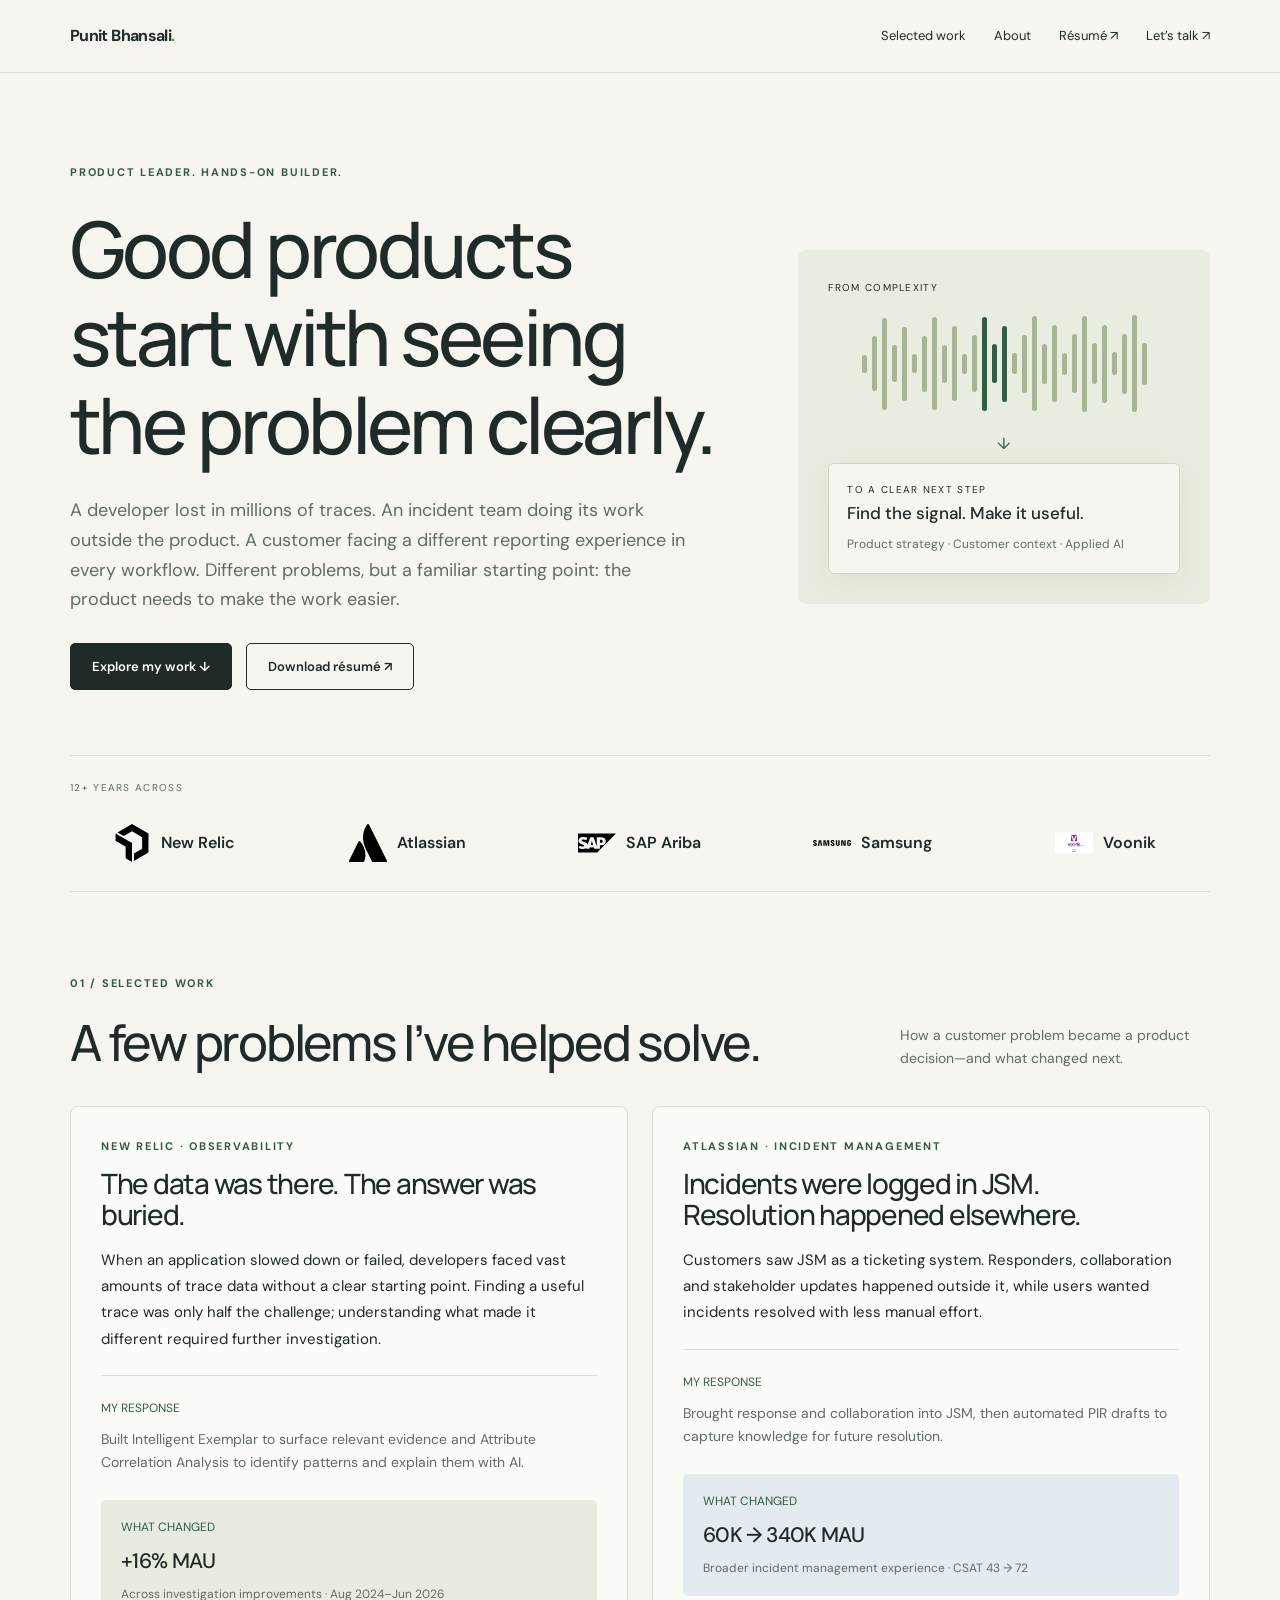
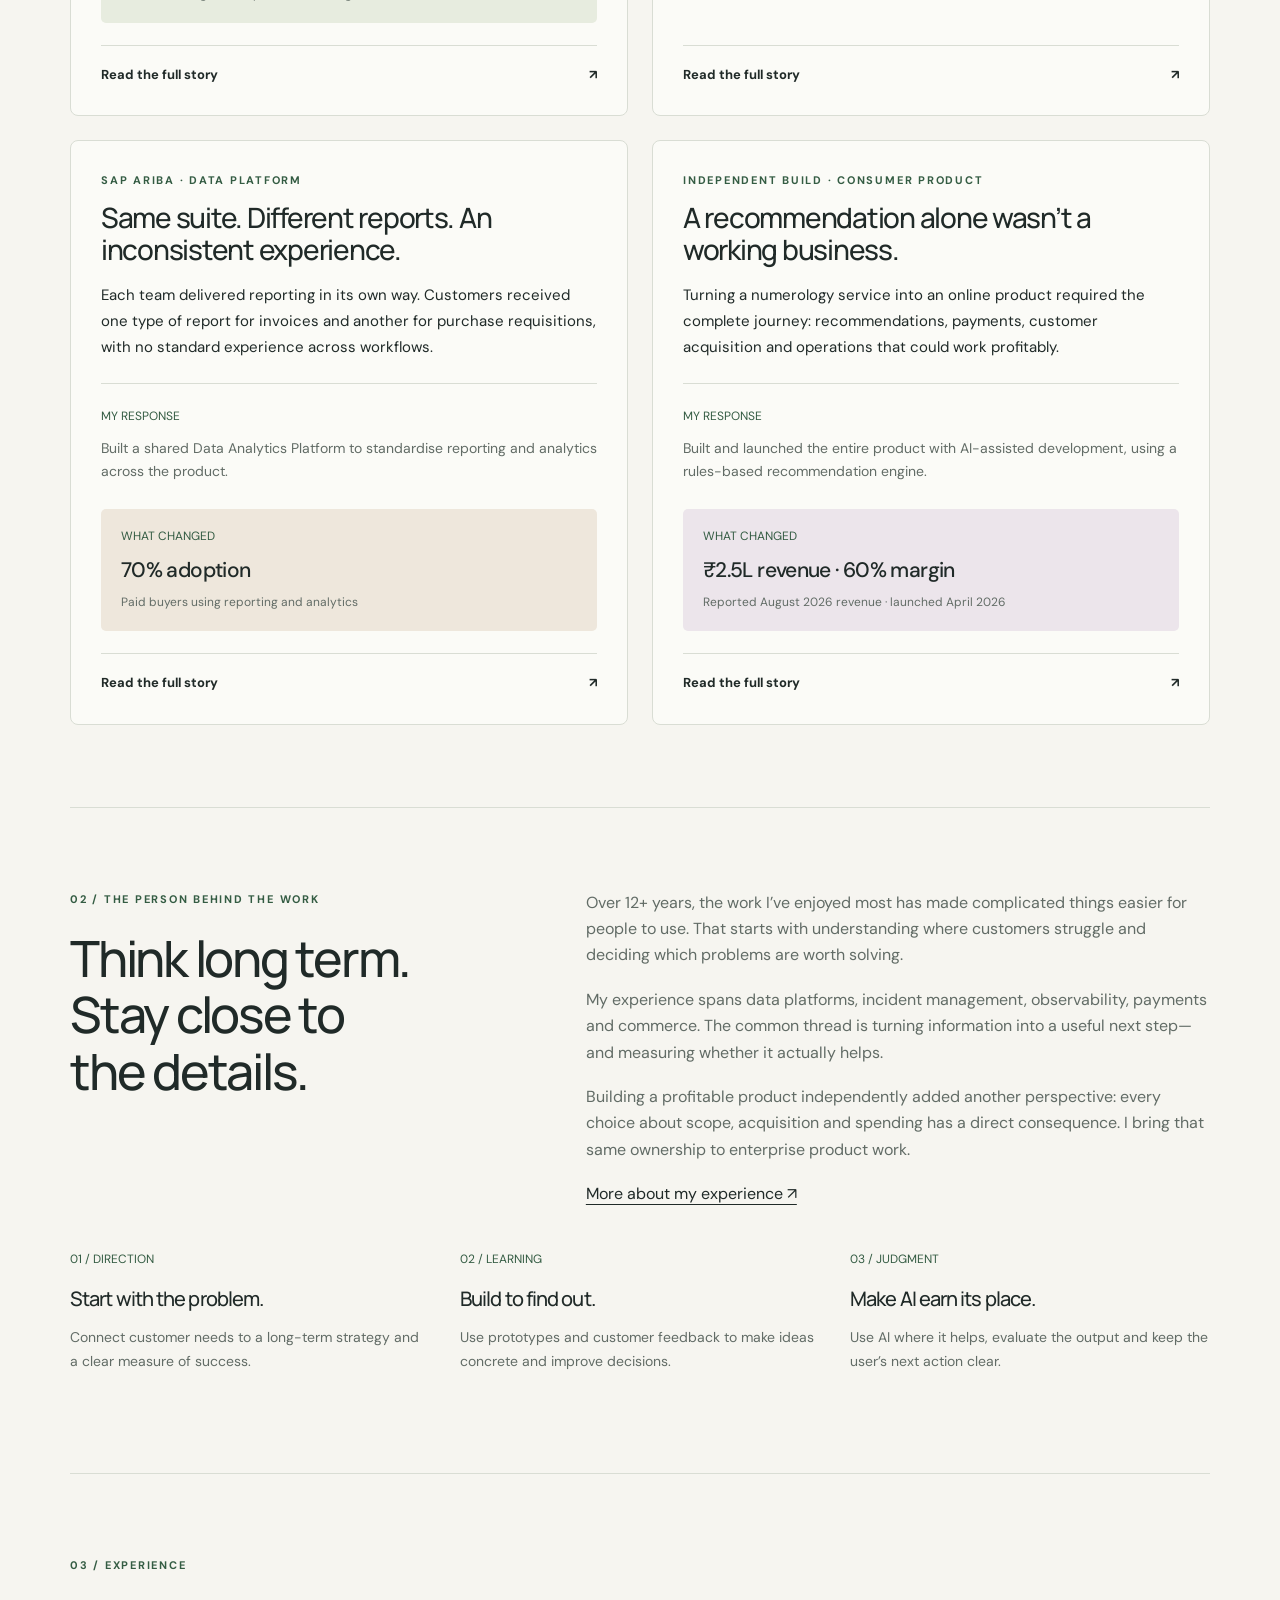
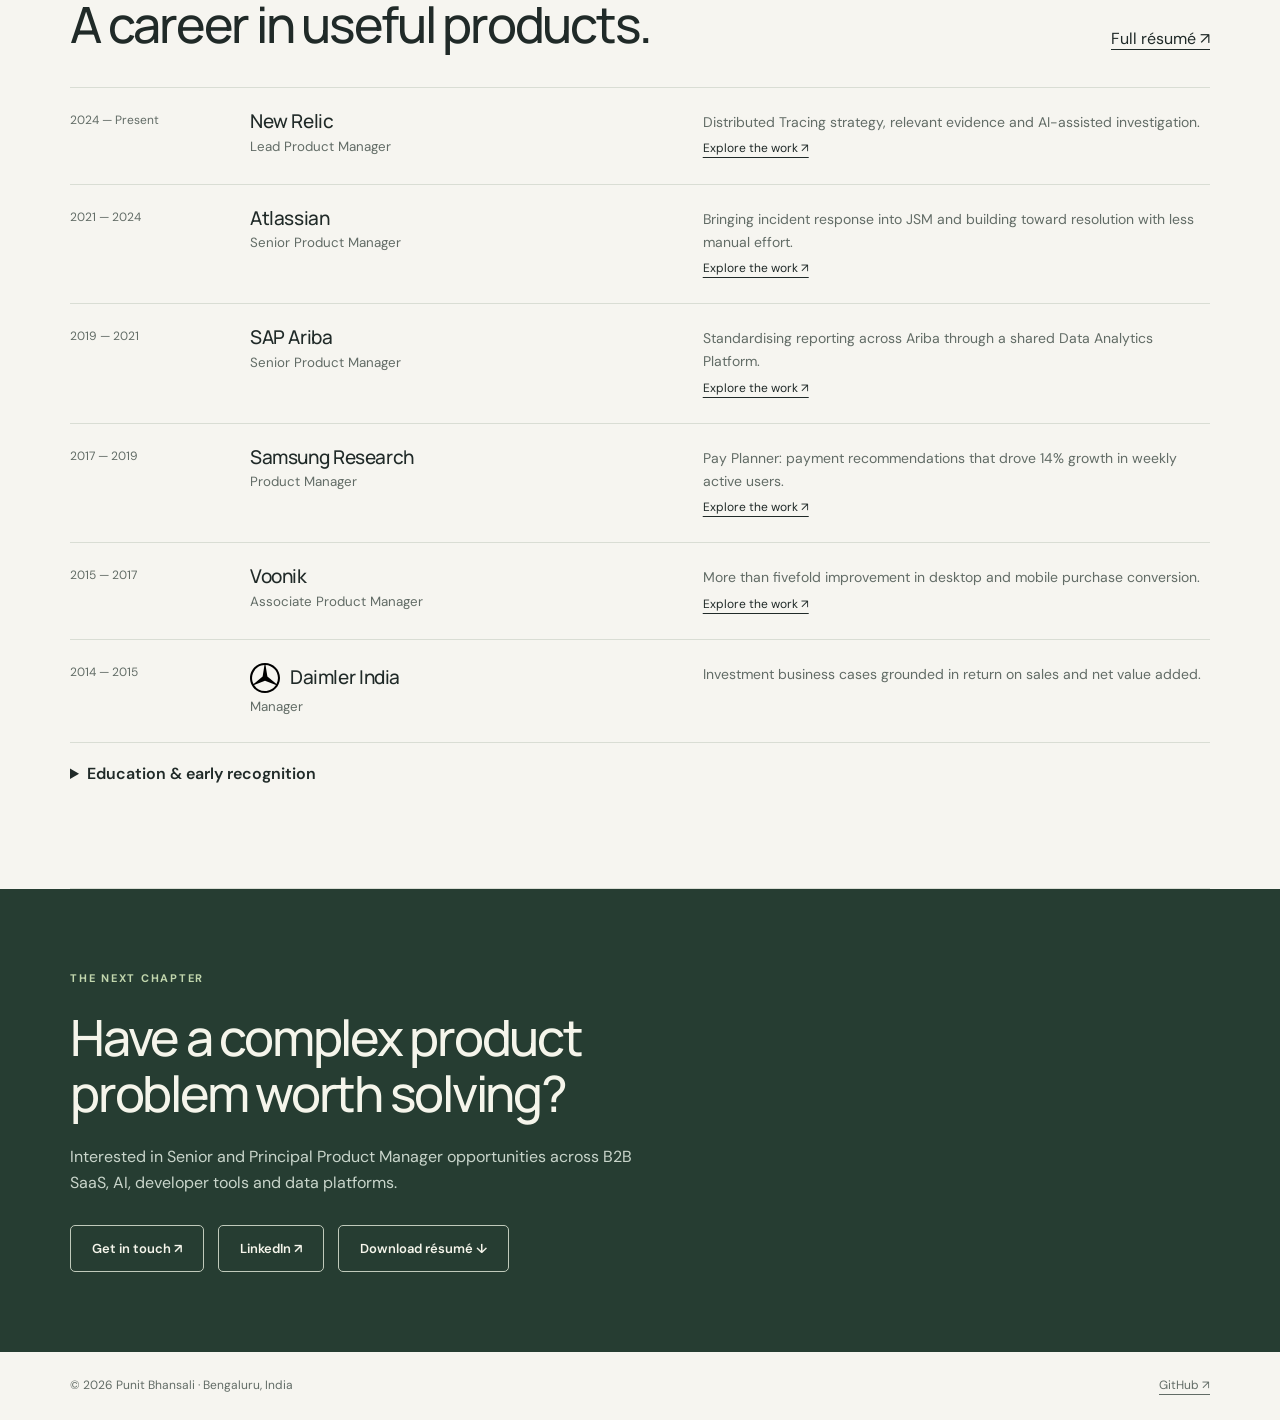
==== commit 69010e77: "Add employer logos and simplify homepage introduction" ====
--- a/index.html
+++ b/index.html
@@ -1 +1 @@
-<!doctype html><html lang="en"><head><meta charset="utf-8"><meta name="viewport" content="width=device-width,initial-scale=1"><title>Product leadership, applied AI &amp; measurable impact | Punit Bhansali</title><meta name="description" content="Punit Bhansali — product leader building enterprise SaaS, AI-assisted workflows and data products. Explore work at New Relic, Atlassian, SAP and an independent build."><meta name="theme-color" content="#f6f5f0"><meta property="og:title" content="Product leadership, applied AI &amp; measurable impact"><meta property="og:description" content="Punit Bhansali — product leader building enterprise SaaS, AI-assisted workflows and data products. Explore work at New Relic, Atlassian, SAP and an independent build."><meta property="og:type" content="website"><link rel="icon" href="assets/favicon.svg" type="image/svg+xml"><link rel="stylesheet" href="assets/style.css"><script type="application/ld+json">{"@context": "https://schema.org", "@type": "Person", "name": "Punit Bhansali", "url": "https://www.punitbhansali.in", "jobTitle": "Lead Product Manager", "sameAs": ["https://github.com/pmpunit", "https://www.linkedin.com/in/punit-bhansali-15833a29/"]}</script></head><body><a class="skip" href="#main">Skip to content</a><header><nav><a class="brand" href="index.html">Punit Bhansali<span style="color:#648344">.</span></a><div class="navlinks"><a href="index.html#work">Selected work</a><a href="index.html#about">About</a><a class="extra" href="Punit_Bhansali_Resume.pdf">Résumé ↗</a><a href="#contact">Let’s talk ↗</a></div></nav></header><main id="main"><div class="wrap"><section class="hero"><div><span class="eyebrow">Product leader. Hands-on builder.</span><h1>Good products start with seeing the problem clearly.</h1><p>I’m Punit. A developer lost in millions of traces. An incident team doing its work outside the product. A customer facing a different reporting experience in every workflow. Different problems, but a familiar starting point: the product needs to make the work easier.</p><div class="actions"><a class="btn primary" href="#work">Explore my work ↓</a><a class="btn" href="Punit_Bhansali_Resume.pdf">Download résumé ↗</a></div></div><div class="hero-art" aria-label="Illustration: complex signals become a clear next step"><div class="art-label">From complexity</div><div class="signals"><i class="" style="height:18px"></i><i class="" style="height:55px"></i><i class="" style="height:92px"></i><i class="" style="height:37px"></i><i class="" style="height:74px"></i><i class="" style="height:19px"></i><i class="" style="height:56px"></i><i class="" style="height:93px"></i><i class="" style="height:38px"></i><i class="" style="height:75px"></i><i class="" style="height:20px"></i><i class="" style="height:57px"></i><i class="hot" style="height:94px"></i><i class="hot" style="height:39px"></i><i class="hot" style="height:76px"></i><i class="" style="height:21px"></i><i class="" style="height:58px"></i><i class="" style="height:95px"></i><i class="" style="height:40px"></i><i class="" style="height:77px"></i><i class="" style="height:22px"></i><i class="" style="height:59px"></i><i class="" style="height:96px"></i><i class="" style="height:41px"></i><i class="" style="height:78px"></i><i class="" style="height:23px"></i><i class="" style="height:60px"></i><i class="" style="height:97px"></i><i class="" style="height:42px"></i></div><div class="art-arrow">↓</div><div class="art-box"><div class="art-label">To a clear next step</div><strong>Find the signal. Make it useful.</strong><p>Product strategy · Customer context · Applied AI</p></div></div></section><div class="trust"><span>12+ YEARS ACROSS</span><b>New Relic</b><b>Atlassian</b><b>SAP Ariba</b><b>Samsung</b><b>Voonik</b></div><section class="section" id="work"><div class="section-head"><div><span class="eyebrow">01 / Selected work</span><h2>A few problems I’ve helped solve.</h2></div><p>How a customer problem became a product decision—and what changed next.</p></div><div class="cards problem-cards"><article class="card "><div class="card-body"><span class="eyebrow">New Relic · Observability</span><h3>The data was there. The answer was buried.</h3><p class="problem-copy">When an application slowed down or failed, developers faced vast amounts of trace data without a clear starting point. Finding a useful trace was only half the challenge; understanding what made it different required further investigation.</p><div class="response"><span class="number">MY RESPONSE</span><p>Built Intelligent Exemplar to surface relevant evidence and Attribute Correlation Analysis to identify patterns and explain them with AI.</p></div><div class="impact-strip"><span class="number">WHAT CHANGED</span><strong>+16% MAU</strong><span>Across investigation improvements · Aug 2024–Jun 2026</span></div><a class="card-link" href="new-relic.html">Read the full story <span aria-hidden="true">↗</span></a></div></article><article class="card blue"><div class="card-body"><span class="eyebrow">Atlassian · Incident management</span><h3>Incidents were logged in JSM. Resolution happened elsewhere.</h3><p class="problem-copy">Customers saw JSM as a ticketing system. Responders, collaboration and stakeholder updates happened outside it, while users wanted incidents resolved with less manual effort.</p><div class="response"><span class="number">MY RESPONSE</span><p>Brought response and collaboration into JSM, then automated PIR drafts to capture knowledge for future resolution.</p></div><div class="impact-strip"><span class="number">WHAT CHANGED</span><strong>60K → 340K MAU</strong><span>Broader incident management experience · CSAT 43 → 72</span></div><a class="card-link" href="atlassian.html">Read the full story <span aria-hidden="true">↗</span></a></div></article><article class="card sand"><div class="card-body"><span class="eyebrow">SAP Ariba · Data platform</span><h3>Same suite. Different reports. An inconsistent experience.</h3><p class="problem-copy">Each team delivered reporting in its own way. Customers received one type of report for invoices and another for purchase requisitions, with no standard experience across workflows.</p><div class="response"><span class="number">MY RESPONSE</span><p>Built a shared Data Analytics Platform to standardise reporting and analytics across the product.</p></div><div class="impact-strip"><span class="number">WHAT CHANGED</span><strong>70% adoption</strong><span>Paid buyers using reporting and analytics</span></div><a class="card-link" href="sap-ariba.html">Read the full story <span aria-hidden="true">↗</span></a></div></article><article class="card plum"><div class="card-body"><span class="eyebrow">Independent build · Consumer product</span><h3>A recommendation alone wasn’t a working business.</h3><p class="problem-copy">Turning a numerology service into an online product required the complete journey: recommendations, payments, customer acquisition and operations that could work profitably.</p><div class="response"><span class="number">MY RESPONSE</span><p>Built and launched the entire product with AI-assisted development, using a rules-based recommendation engine.</p></div><div class="impact-strip"><span class="number">WHAT CHANGED</span><strong>₹2.5L revenue · 60% margin</strong><span>Reported August 2026 revenue · launched April 2026</span></div><a class="card-link" href="independent-build.html">Read the full story <span aria-hidden="true">↗</span></a></div></article></div></section><section class="section" id="about"><div class="split"><div><span class="eyebrow">02 / The person behind the work</span><h2>Think long term.<br>Stay close to<br>the details.</h2></div><div><p>Over 12+ years, the work I’ve enjoyed most has made complicated things easier for people to use. That starts with understanding where customers struggle and deciding which problems are worth solving.</p><p>My experience spans data platforms, incident management, observability, payments and commerce. The common thread is turning information into a useful next step—and measuring whether it actually helps.</p><p>Building a profitable product independently added another perspective: every choice about scope, acquisition and spending has a direct consequence. I bring that same ownership to enterprise product work.</p><a href="https://www.linkedin.com/in/punit-bhansali-15833a29/">More about my experience ↗</a></div></div><div class="principles"><div><span class="number">01 / DIRECTION</span><h3>Start with the problem.</h3><p>Connect customer needs to a long-term strategy and a clear measure of success.</p></div><div><span class="number">02 / LEARNING</span><h3>Build to find out.</h3><p>Use prototypes and customer feedback to make ideas concrete and improve decisions.</p></div><div><span class="number">03 / JUDGMENT</span><h3>Make AI earn its place.</h3><p>Use AI where it helps, evaluate the output and keep the user’s next action clear.</p></div></div></section><section class="section" id="experience"><div class="section-head"><div><span class="eyebrow">03 / Experience</span><h2>A career in useful products.</h2></div><a href="Punit_Bhansali_Resume.pdf">Full résumé ↗</a></div><div class="career-row"><time>2024 — Present</time><div><h3>New Relic</h3><small>Lead Product Manager</small></div><div><p>Distributed Tracing strategy, relevant evidence and AI-assisted investigation.</p><a href="new-relic.html">Explore the work ↗</a></div></div><div class="career-row"><time>2021 — 2024</time><div><h3>Atlassian</h3><small>Senior Product Manager</small></div><div><p>Bringing incident response into JSM and building toward resolution with less manual effort.</p><a href="atlassian.html">Explore the work ↗</a></div></div><div class="career-row"><time>2019 — 2021</time><div><h3>SAP Ariba</h3><small>Senior Product Manager</small></div><div><p>Standardising reporting across Ariba through a shared Data Analytics Platform.</p><a href="sap-ariba.html">Explore the work ↗</a></div></div><div class="career-row"><time>2017 — 2019</time><div><h3>Samsung Research</h3><small>Product Manager</small></div><div><p>Pay Planner: payment recommendations that drove 14% growth in weekly active users.</p><a href="samsung.html">Explore the work ↗</a></div></div><div class="career-row"><time>2015 — 2017</time><div><h3>Voonik</h3><small>Associate Product Manager</small></div><div><p>More than fivefold improvement in desktop and mobile purchase conversion.</p><a href="voonik.html">Explore the work ↗</a></div></div><div class="career-row"><time>2014 — 2015</time><div><h3>Daimler India</h3><small>Manager</small></div><div><p>Investment business cases grounded in return on sales and net value added.</p></div></div><details><summary>Education & early recognition</summary><p>PGDM · IIM Shillong · 2014<br>B.Tech, Computer Science & Engineering · VIT Vellore · 2012</p><p>IBM · Outstanding Intern, Management Intern Leadership Development Programme. Recommendations to improve client experience through the India Speed initiative.</p><p>Mu Sigma · SPOT Award during undergraduate internship for timely insights from Twitter data for Innovation and Development.</p></details></section></div></main><section class="contact" id="contact"><div class="wrap"><span class="eyebrow">The next chapter</span><h2>Have a complex product problem worth solving?</h2><p style="margin-top:22px;max-width:600px;color:#c9d5cb">Interested in Senior and Principal Product Manager opportunities across B2B SaaS, AI, developer tools and data platforms.</p><div class="actions"><a class="btn" href="mailto:punitbhansali@gmail.com">Get in touch ↗</a><a class="btn" href="https://www.linkedin.com/in/punit-bhansali-15833a29/">LinkedIn ↗</a><a class="btn" href="Punit_Bhansali_Resume.pdf">Download résumé ↓</a></div></div></section><footer><div class="wrap footer-inner"><span>© 2026 Punit Bhansali · Bengaluru, India</span><a href="https://github.com/pmpunit">GitHub ↗</a></div></footer></body></html>+<!doctype html><html lang="en"><head><meta charset="utf-8"><meta name="viewport" content="width=device-width,initial-scale=1"><title>Product leadership, applied AI &amp; measurable impact | Punit Bhansali</title><meta name="description" content="Punit Bhansali — product leader building enterprise SaaS, AI-assisted workflows and data products. Explore work at New Relic, Atlassian, SAP and an independent build."><meta name="theme-color" content="#f6f5f0"><meta property="og:title" content="Product leadership, applied AI &amp; measurable impact"><meta property="og:description" content="Punit Bhansali — product leader building enterprise SaaS, AI-assisted workflows and data products. Explore work at New Relic, Atlassian, SAP and an independent build."><meta property="og:type" content="website"><link rel="icon" href="assets/favicon.svg" type="image/svg+xml"><link rel="stylesheet" href="assets/style.css"><script type="application/ld+json">{"@context": "https://schema.org", "@type": "Person", "name": "Punit Bhansali", "url": "https://www.punitbhansali.in", "jobTitle": "Lead Product Manager", "sameAs": ["https://github.com/pmpunit", "https://www.linkedin.com/in/punit-bhansali-15833a29/"]}</script></head><body><a class="skip" href="#main">Skip to content</a><header><nav><a class="brand" href="index.html">Punit Bhansali<span style="color:#648344">.</span></a><div class="navlinks"><a href="index.html#work">Selected work</a><a href="index.html#about">About</a><a class="extra" href="Punit_Bhansali_Resume.pdf">Résumé ↗</a><a href="#contact">Let’s talk ↗</a></div></nav></header><main id="main"><div class="wrap"><section class="hero"><div><span class="eyebrow">Product leader. Hands-on builder.</span><h1>Good products start with seeing the problem clearly.</h1><p>A developer lost in millions of traces. An incident team doing its work outside the product. A customer facing a different reporting experience in every workflow. Different problems, but a familiar starting point: the product needs to make the work easier.</p><div class="actions"><a class="btn primary" href="#work">Explore my work ↓</a><a class="btn" href="Punit_Bhansali_Resume.pdf">Download résumé ↗</a></div></div><div class="hero-art" aria-label="Illustration: complex signals become a clear next step"><div class="art-label">From complexity</div><div class="signals"><i class="" style="height:18px"></i><i class="" style="height:55px"></i><i class="" style="height:92px"></i><i class="" style="height:37px"></i><i class="" style="height:74px"></i><i class="" style="height:19px"></i><i class="" style="height:56px"></i><i class="" style="height:93px"></i><i class="" style="height:38px"></i><i class="" style="height:75px"></i><i class="" style="height:20px"></i><i class="" style="height:57px"></i><i class="hot" style="height:94px"></i><i class="hot" style="height:39px"></i><i class="hot" style="height:76px"></i><i class="" style="height:21px"></i><i class="" style="height:58px"></i><i class="" style="height:95px"></i><i class="" style="height:40px"></i><i class="" style="height:77px"></i><i class="" style="height:22px"></i><i class="" style="height:59px"></i><i class="" style="height:96px"></i><i class="" style="height:41px"></i><i class="" style="height:78px"></i><i class="" style="height:23px"></i><i class="" style="height:60px"></i><i class="" style="height:97px"></i><i class="" style="height:42px"></i></div><div class="art-arrow">↓</div><div class="art-box"><div class="art-label">To a clear next step</div><strong>Find the signal. Make it useful.</strong><p>Product strategy · Customer context · Applied AI</p></div></div></section><div class="trust brand-strip"><span class="brand-caption">12+ YEARS ACROSS</span><div class="brand-grid"><div class="employer-logo"><img src="assets/logos/newrelic.svg" alt="New Relic logo" width="42" height="42"><span>New Relic</span></div><div class="employer-logo"><img src="assets/logos/atlassian.svg" alt="Atlassian logo" width="42" height="42"><span>Atlassian</span></div><div class="employer-logo"><img src="assets/logos/sap.svg" alt="SAP Ariba logo" width="42" height="42"><span>SAP Ariba</span></div><div class="employer-logo"><img src="assets/logos/samsung.svg" alt="Samsung logo" width="42" height="42"><span>Samsung</span></div><div class="employer-logo"><img src="assets/logos/voonik.svg" alt="Voonik logo" width="42" height="42"><span>Voonik</span></div></div></div><section class="section" id="work"><div class="section-head"><div><span class="eyebrow">01 / Selected work</span><h2>A few problems I’ve helped solve.</h2></div><p>How a customer problem became a product decision—and what changed next.</p></div><div class="cards problem-cards"><article class="card "><div class="card-body"><span class="eyebrow">New Relic · Observability</span><h3>The data was there. The answer was buried.</h3><p class="problem-copy">When an application slowed down or failed, developers faced vast amounts of trace data without a clear starting point. Finding a useful trace was only half the challenge; understanding what made it different required further investigation.</p><div class="response"><span class="number">MY RESPONSE</span><p>Built Intelligent Exemplar to surface relevant evidence and Attribute Correlation Analysis to identify patterns and explain them with AI.</p></div><div class="impact-strip"><span class="number">WHAT CHANGED</span><strong>+16% MAU</strong><span>Across investigation improvements · Aug 2024–Jun 2026</span></div><a class="card-link" href="new-relic.html">Read the full story <span aria-hidden="true">↗</span></a></div></article><article class="card blue"><div class="card-body"><span class="eyebrow">Atlassian · Incident management</span><h3>Incidents were logged in JSM. Resolution happened elsewhere.</h3><p class="problem-copy">Customers saw JSM as a ticketing system. Responders, collaboration and stakeholder updates happened outside it, while users wanted incidents resolved with less manual effort.</p><div class="response"><span class="number">MY RESPONSE</span><p>Brought response and collaboration into JSM, then automated PIR drafts to capture knowledge for future resolution.</p></div><div class="impact-strip"><span class="number">WHAT CHANGED</span><strong>60K → 340K MAU</strong><span>Broader incident management experience · CSAT 43 → 72</span></div><a class="card-link" href="atlassian.html">Read the full story <span aria-hidden="true">↗</span></a></div></article><article class="card sand"><div class="card-body"><span class="eyebrow">SAP Ariba · Data platform</span><h3>Same suite. Different reports. An inconsistent experience.</h3><p class="problem-copy">Each team delivered reporting in its own way. Customers received one type of report for invoices and another for purchase requisitions, with no standard experience across workflows.</p><div class="response"><span class="number">MY RESPONSE</span><p>Built a shared Data Analytics Platform to standardise reporting and analytics across the product.</p></div><div class="impact-strip"><span class="number">WHAT CHANGED</span><strong>70% adoption</strong><span>Paid buyers using reporting and analytics</span></div><a class="card-link" href="sap-ariba.html">Read the full story <span aria-hidden="true">↗</span></a></div></article><article class="card plum"><div class="card-body"><span class="eyebrow">Independent build · Consumer product</span><h3>A recommendation alone wasn’t a working business.</h3><p class="problem-copy">Turning a numerology service into an online product required the complete journey: recommendations, payments, customer acquisition and operations that could work profitably.</p><div class="response"><span class="number">MY RESPONSE</span><p>Built and launched the entire product with AI-assisted development, using a rules-based recommendation engine.</p></div><div class="impact-strip"><span class="number">WHAT CHANGED</span><strong>₹2.5L revenue · 60% margin</strong><span>Reported August 2026 revenue · launched April 2026</span></div><a class="card-link" href="independent-build.html">Read the full story <span aria-hidden="true">↗</span></a></div></article></div></section><section class="section" id="about"><div class="split"><div><span class="eyebrow">02 / The person behind the work</span><h2>Think long term.<br>Stay close to<br>the details.</h2></div><div><p>Over 12+ years, the work I’ve enjoyed most has made complicated things easier for people to use. That starts with understanding where customers struggle and deciding which problems are worth solving.</p><p>My experience spans data platforms, incident management, observability, payments and commerce. The common thread is turning information into a useful next step—and measuring whether it actually helps.</p><p>Building a profitable product independently added another perspective: every choice about scope, acquisition and spending has a direct consequence. I bring that same ownership to enterprise product work.</p><a href="https://www.linkedin.com/in/punit-bhansali-15833a29/">More about my experience ↗</a></div></div><div class="principles"><div><span class="number">01 / DIRECTION</span><h3>Start with the problem.</h3><p>Connect customer needs to a long-term strategy and a clear measure of success.</p></div><div><span class="number">02 / LEARNING</span><h3>Build to find out.</h3><p>Use prototypes and customer feedback to make ideas concrete and improve decisions.</p></div><div><span class="number">03 / JUDGMENT</span><h3>Make AI earn its place.</h3><p>Use AI where it helps, evaluate the output and keep the user’s next action clear.</p></div></div></section><section class="section" id="experience"><div class="section-head"><div><span class="eyebrow">03 / Experience</span><h2>A career in useful products.</h2></div><a href="Punit_Bhansali_Resume.pdf">Full résumé ↗</a></div><div class="career-row"><time>2024 — Present</time><div><h3>New Relic</h3><small>Lead Product Manager</small></div><div><p>Distributed Tracing strategy, relevant evidence and AI-assisted investigation.</p><a href="new-relic.html">Explore the work ↗</a></div></div><div class="career-row"><time>2021 — 2024</time><div><h3>Atlassian</h3><small>Senior Product Manager</small></div><div><p>Bringing incident response into JSM and building toward resolution with less manual effort.</p><a href="atlassian.html">Explore the work ↗</a></div></div><div class="career-row"><time>2019 — 2021</time><div><h3>SAP Ariba</h3><small>Senior Product Manager</small></div><div><p>Standardising reporting across Ariba through a shared Data Analytics Platform.</p><a href="sap-ariba.html">Explore the work ↗</a></div></div><div class="career-row"><time>2017 — 2019</time><div><h3>Samsung Research</h3><small>Product Manager</small></div><div><p>Pay Planner: payment recommendations that drove 14% growth in weekly active users.</p><a href="samsung.html">Explore the work ↗</a></div></div><div class="career-row"><time>2015 — 2017</time><div><h3>Voonik</h3><small>Associate Product Manager</small></div><div><p>More than fivefold improvement in desktop and mobile purchase conversion.</p><a href="voonik.html">Explore the work ↗</a></div></div><div class="career-row"><time>2014 — 2015</time><div><h3 class="employer-heading"><img src="assets/logos/mercedes.svg" alt="Mercedes-Benz emblem" width="30" height="30">Daimler India</h3><small>Manager</small></div><div><p>Investment business cases grounded in return on sales and net value added.</p></div></div><details><summary>Education & early recognition</summary><p>PGDM · IIM Shillong · 2014<br>B.Tech, Computer Science & Engineering · VIT Vellore · 2012</p><p class="early-employer"><img src="assets/logos/ibm.svg" alt="IBM logo" width="38" height="28"> IBM · Outstanding Intern, Management Intern Leadership Development Programme. Recommendations to improve client experience through the India Speed initiative.</p><p class="early-employer"><img src="assets/logos/musigma.svg" alt="Mu Sigma logo" width="30" height="30"> Mu Sigma · SPOT Award during undergraduate internship for timely insights from Twitter data for Innovation and Development.</p></details></section></div></main><section class="contact" id="contact"><div class="wrap"><span class="eyebrow">The next chapter</span><h2>Have a complex product problem worth solving?</h2><p style="margin-top:22px;max-width:600px;color:#c9d5cb">Interested in Senior and Principal Product Manager opportunities across B2B SaaS, AI, developer tools and data platforms.</p><div class="actions"><a class="btn" href="mailto:punitbhansali@gmail.com">Get in touch ↗</a><a class="btn" href="https://www.linkedin.com/in/punit-bhansali-15833a29/">LinkedIn ↗</a><a class="btn" href="Punit_Bhansali_Resume.pdf">Download résumé ↓</a></div></div></section><footer><div class="wrap footer-inner"><span>© 2026 Punit Bhansali · Bengaluru, India</span><a href="https://github.com/pmpunit">GitHub ↗</a></div></footer></body></html>
--- a/assets/style.css
+++ b/assets/style.css
@@ -2,3 +2,5 @@
 :root{--paper:#f6f5f0;--ink:#202a28;--muted:#626c66;--line:#d9ddd4;--green:#345c43;--lime:#d9edac}*{box-sizing:border-box}html{scroll-behavior:smooth;scroll-padding-top:90px}body{margin:0;background:var(--paper);color:var(--ink);font:16px/1.65 'DM Sans',sans-serif}a{color:inherit;text-underline-offset:5px}a:hover{color:var(--green)}button{font:inherit}h1,h2,h3{font-family:Manrope,sans-serif;line-height:1.13;letter-spacing:-.045em;margin:0}h1{font-size:clamp(42px,6.1vw,82px);font-weight:500}h2{font-size:clamp(32px,4vw,50px);font-weight:500}h3{font-size:28px;font-weight:500}p{margin:0 0 18px}nav{display:flex;align-items:center;justify-content:space-between;gap:24px;max-width:1200px;margin:auto;padding:23px 30px}header{background:var(--paper);border-bottom:1px solid var(--line);position:sticky;top:0;z-index:10}.brand{font-weight:700;text-decoration:none;letter-spacing:-.04em}.navlinks{display:flex;gap:28px;font-size:13px}.navlinks a{text-decoration:none}.wrap{max-width:1200px;margin:auto;padding:0 30px}.hero{padding:90px 0 65px;display:grid;grid-template-columns:1.6fr 1fr;gap:70px;align-items:center}.eyebrow{font-size:11px;letter-spacing:.16em;text-transform:uppercase;color:var(--green);font-weight:700;display:block;margin-bottom:22px}.hero p{max-width:620px;font-size:18px;color:var(--muted);margin-top:28px}.actions{display:flex;flex-wrap:wrap;gap:14px;margin-top:28px}.btn{display:inline-flex;padding:12px 21px;border:1px solid var(--ink);border-radius:5px;text-decoration:none;font-size:13px;font-weight:600;align-items:center;gap:25px}.btn.primary{background:var(--ink);color:white}.hero-art{background:#e9eddf;border-radius:8px;padding:30px;min-height:350px;position:relative;overflow:hidden}.art-label{font-size:10px;letter-spacing:.13em;text-transform:uppercase}.signals{height:135px;display:flex;gap:5px;align-items:center;justify-content:center}.signals i{display:block;width:5px;background:#a6b596;border-radius:5px}.signals i.hot{background:#345c43}.art-box{background:var(--paper);border:1px solid #cad4be;padding:18px;border-radius:6px;box-shadow:0 9px 30px #345c4310}.art-box strong{font-size:17px;font-weight:500}.art-box p{font-size:12px;margin:8px 0 0}.art-arrow{height:32px;text-align:center;color:var(--green)}.trust{border-top:1px solid var(--line);border-bottom:1px solid var(--line);display:flex;flex-wrap:wrap;justify-content:space-between;align-items:center;padding:24px 0;gap:20px}.trust span{font-size:11px;color:var(--muted)}.trust b{font-size:19px;font-weight:600;letter-spacing:-.04em}.section{padding:82px 0;border-bottom:1px solid var(--line)}.section-head{display:flex;justify-content:space-between;gap:30px;align-items:end;margin-bottom:35px}.section-head p{max-width:310px;color:var(--muted);font-size:14px;margin:0}.cards{display:grid;grid-template-columns:1fr 1fr;gap:24px}.card{border:1px solid var(--line);border-radius:8px;overflow:hidden;background:#fbfbf7;transition:transform .2s}.card:hover{transform:translateY(-4px)}.card-art{height:225px;padding:28px;display:flex;flex-direction:column;justify-content:center;background:#e7ecdf}.card.blue .card-art{background:#e3eaf0}.card.sand .card-art{background:#eee7dc}.card.plum .card-art{background:#ece5eb}.card-body{padding:28px}.card .eyebrow{margin-bottom:13px}.card h3{max-width:460px;margin-bottom:16px}.card p{font-size:14px;color:var(--muted)}.card-link{display:flex;justify-content:space-between;text-decoration:none;font-size:13px;font-weight:700;border-top:1px solid var(--line);padding-top:18px}.metric{font:500 42px/1.2 Manrope,sans-serif;letter-spacing:-.05em}.metric-label{font-size:12px;color:var(--muted);margin-top:5px}.chart-bars{display:flex;gap:16px;align-items:end;height:125px}.chart-bars div{flex:1;background:#57736a;border-radius:4px 4px 0 0;min-height:4px;position:relative}.chart-bars b{position:absolute;top:-27px;font-size:15px;font-weight:500}.chart-bars span{position:absolute;bottom:-28px;font-size:11px;white-space:nowrap}.chart-caption{font-size:11px;margin-top:40px;color:var(--muted)}.trace{display:flex;gap:5px;align-items:center;height:70px}.trace i{flex:1;height:5px;background:#a7b698;border-radius:2px}.trace i:nth-child(6){height:60px;background:#345c43}.viz-title{font-size:12px;color:var(--muted);margin-bottom:20px}.split{display:grid;grid-template-columns:1fr 1.4fr;gap:70px}.split p{color:var(--muted)}.principles{display:grid;grid-template-columns:repeat(3,1fr);gap:30px;margin-top:38px}.principles h3{font-size:20px;margin:16px 0}.principles p{font-size:14px;color:var(--muted)}.number{font-size:12px;color:var(--green)}.career-row{display:grid;grid-template-columns:150px 1fr 1.2fr;gap:30px;border-top:1px solid var(--line);padding:23px 0}.career-row time{font-size:12px;color:var(--muted)}.career-row h3{font-size:19px;letter-spacing:-.02em}.career-row small{color:var(--muted)}.career-row p{font-size:14px;margin:0;color:var(--muted)}.career-row a{font-size:12px}.contact{padding:80px 0;background:#263d32;color:#f5f5eb}.contact .eyebrow{color:#c1d6ad}.contact h2{max-width:650px}.contact a{color:#f5f5eb}.contact .btn{border-color:#c0cabb}footer{padding:24px 0;font-size:12px;color:var(--muted)}.footer-inner{display:flex;justify-content:space-between;gap:20px}.case-hero{padding:65px 0 45px;max-width:950px}.case-hero h1{font-size:clamp(38px,5.5vw,66px)}.case-hero .lead{font-size:20px;color:var(--muted);margin-top:24px;max-width:800px}.back{display:inline-block;font-size:12px;margin-bottom:35px;text-decoration:none}.meta{display:grid;grid-template-columns:repeat(3,1fr);gap:25px;border-top:1px solid var(--line);padding-top:25px;margin-top:35px}.meta dt{font-size:10px;letter-spacing:.12em;text-transform:uppercase;color:var(--muted)}.meta dd{margin:6px 0;font-size:13px}.results{display:grid;grid-template-columns:repeat(3,1fr);gap:25px;background:#e9eddf;border-radius:8px;padding:30px;margin-bottom:60px}.results .metric{font-size:36px}.story{display:grid;grid-template-columns:220px 1fr;gap:60px;padding:38px 0;border-top:1px solid var(--line)}.story h2{font-size:26px}.story h3{font-size:21px;margin:24px 0 12px}.story p{color:#4c5851}.callout{padding:24px;border-left:3px solid var(--green);background:#e9eddf;margin:24px 0}.flow{display:grid;grid-template-columns:repeat(3,1fr);gap:14px;margin:25px 0}.flow div{padding:20px;border:1px solid var(--line);border-radius:6px}.flow small{color:var(--green);display:block;margin-bottom:10px}.flow p{font-size:13px;margin-top:9px}.note{font-size:12px;color:var(--muted)}.source-list{display:flex;flex-wrap:wrap;gap:16px;font-size:13px}.next{display:block;padding:40px 0;font-size:24px;text-decoration:none}.skip{position:absolute;left:-1000px}.skip:focus{left:20px;top:20px;z-index:99;background:white;padding:10px}:focus-visible{outline:3px solid #658a35;outline-offset:5px}details{border-top:1px solid var(--line);padding:18px 0}summary{cursor:pointer;font-weight:600}details p{margin:16px 0 0;font-size:14px}@media(max-width:760px){nav{padding:18px 20px}.navlinks{gap:15px;font-size:12px}.navlinks .extra{display:none}.wrap{padding:0 22px}.hero{grid-template-columns:1fr;gap:32px;padding:52px 0 40px}.hero-art{min-height:280px}.hero p{font-size:16px}.cards,.split,.principles,.story{grid-template-columns:1fr;gap:22px}.section{padding:52px 0}.section-head{display:block}.section-head p{margin-top:18px}.career-row{grid-template-columns:1fr;gap:8px}.results{gap:18px;padding:22px;grid-template-columns:1fr}.results>div{padding-bottom:15px;border-bottom:1px solid #ced8c4}.meta{grid-template-columns:1fr;gap:8px}.flow{grid-template-columns:1fr}.story{padding:30px 0}.footer-inner{flex-direction:column}.trust b{font-size:16px}.case-hero{padding-top:35px}}@media(prefers-reduced-motion:reduce){html{scroll-behavior:auto}*{transition:none!important}}
 /* Problem-first project cards */
 .problem-cards .card-body{display:flex;flex-direction:column;height:100%;padding:30px}.problem-cards .problem-copy{font-size:15px;color:var(--ink);line-height:1.75}.response{border-top:1px solid var(--line);padding-top:18px;margin-top:5px}.response p{margin-top:8px}.impact-strip{display:flex;flex-direction:column;gap:6px;background:#e7ecdf;padding:18px 20px;border-radius:5px;margin:8px 0 22px}.blue .impact-strip{background:#e3eaf0}.sand .impact-strip{background:#eee7dc}.plum .impact-strip{background:#ece5eb}.impact-strip strong{font-size:21px;font-weight:500;letter-spacing:-.03em}.impact-strip>span:last-child{font-size:12px;color:var(--muted)}.problem-cards .card-link{margin-top:auto}.capability-grid{display:grid;grid-template-columns:1fr 1fr;gap:16px;margin:24px 0}.capability-grid>div{padding:20px;border:1px solid var(--line);border-radius:6px}.capability-grid h3{margin:0 0 12px;font-size:20px}.capability-grid p{font-size:14px;margin:0}@media(max-width:760px){.capability-grid{grid-template-columns:1fr}.problem-cards .card-body{padding:24px}}
+
+.brand-strip{display:block}.brand-strip .brand-caption{display:block;font-size:10px;letter-spacing:.13em;margin-bottom:22px}.brand-grid{display:grid;grid-template-columns:repeat(5,1fr);gap:24px}.employer-logo{display:flex;align-items:center;justify-content:center;gap:10px;min-height:48px}.employer-logo img{width:38px;height:38px;object-fit:contain}.employer-logo span{font-size:16px;font-weight:600;color:var(--ink);white-space:nowrap}.employer-heading{display:flex;align-items:center;gap:10px}.early-employer img{vertical-align:middle;object-fit:contain;margin-right:8px}@media(max-width:760px){.brand-grid{grid-template-columns:repeat(2,1fr);gap:20px}.employer-logo{justify-content:flex-start}.employer-logo span{font-size:14px}}
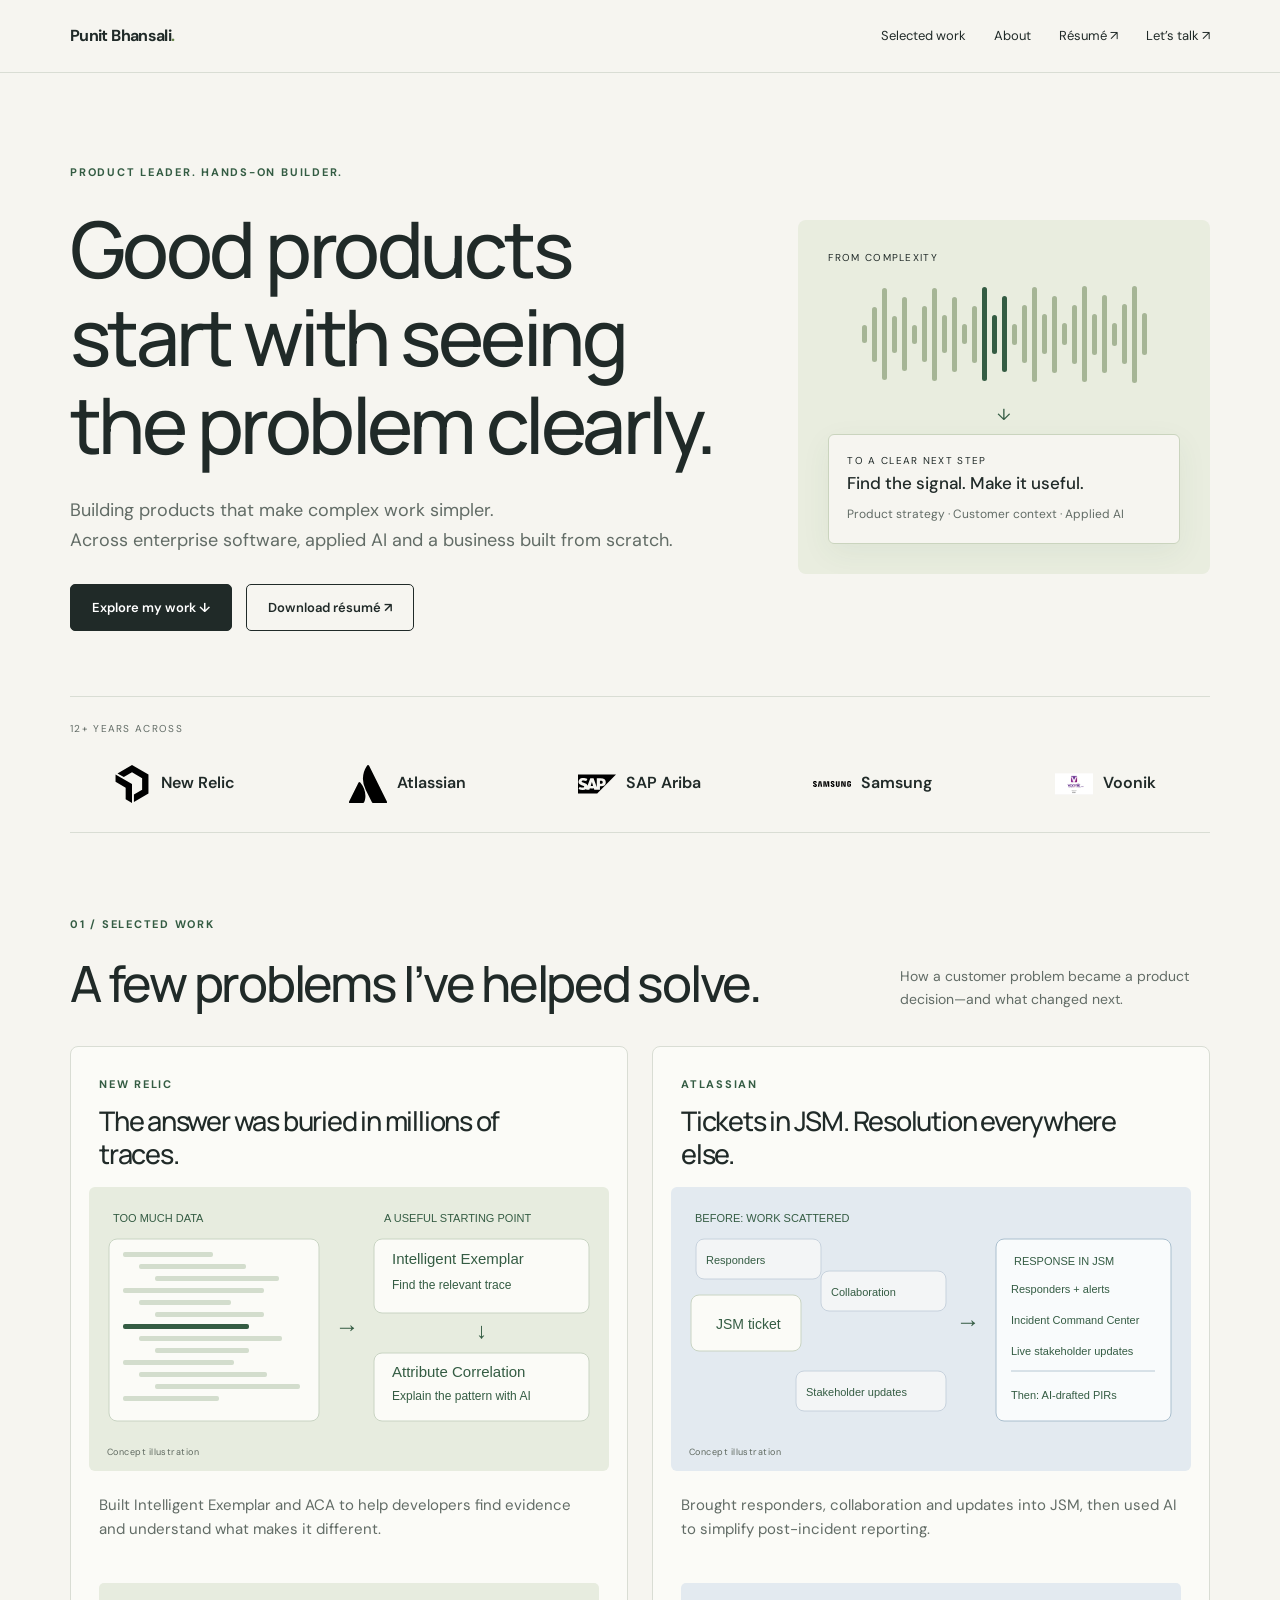
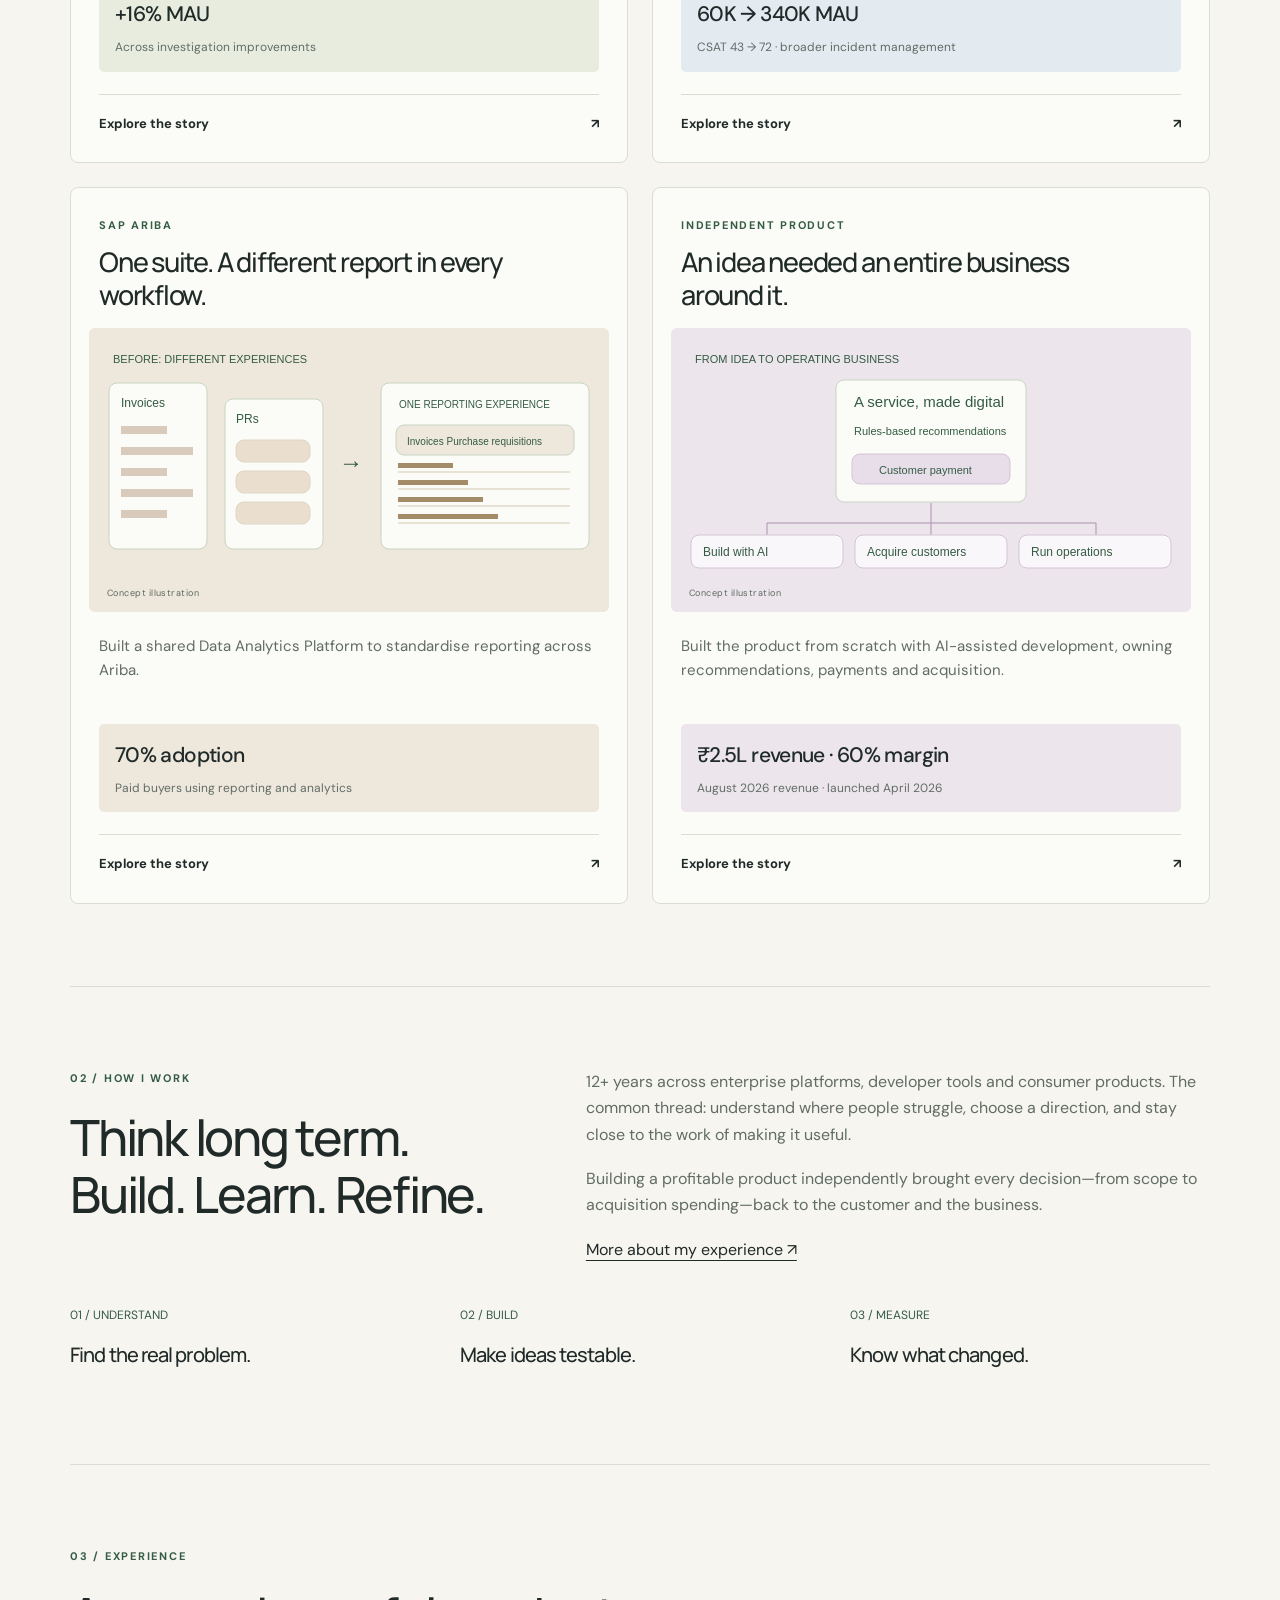
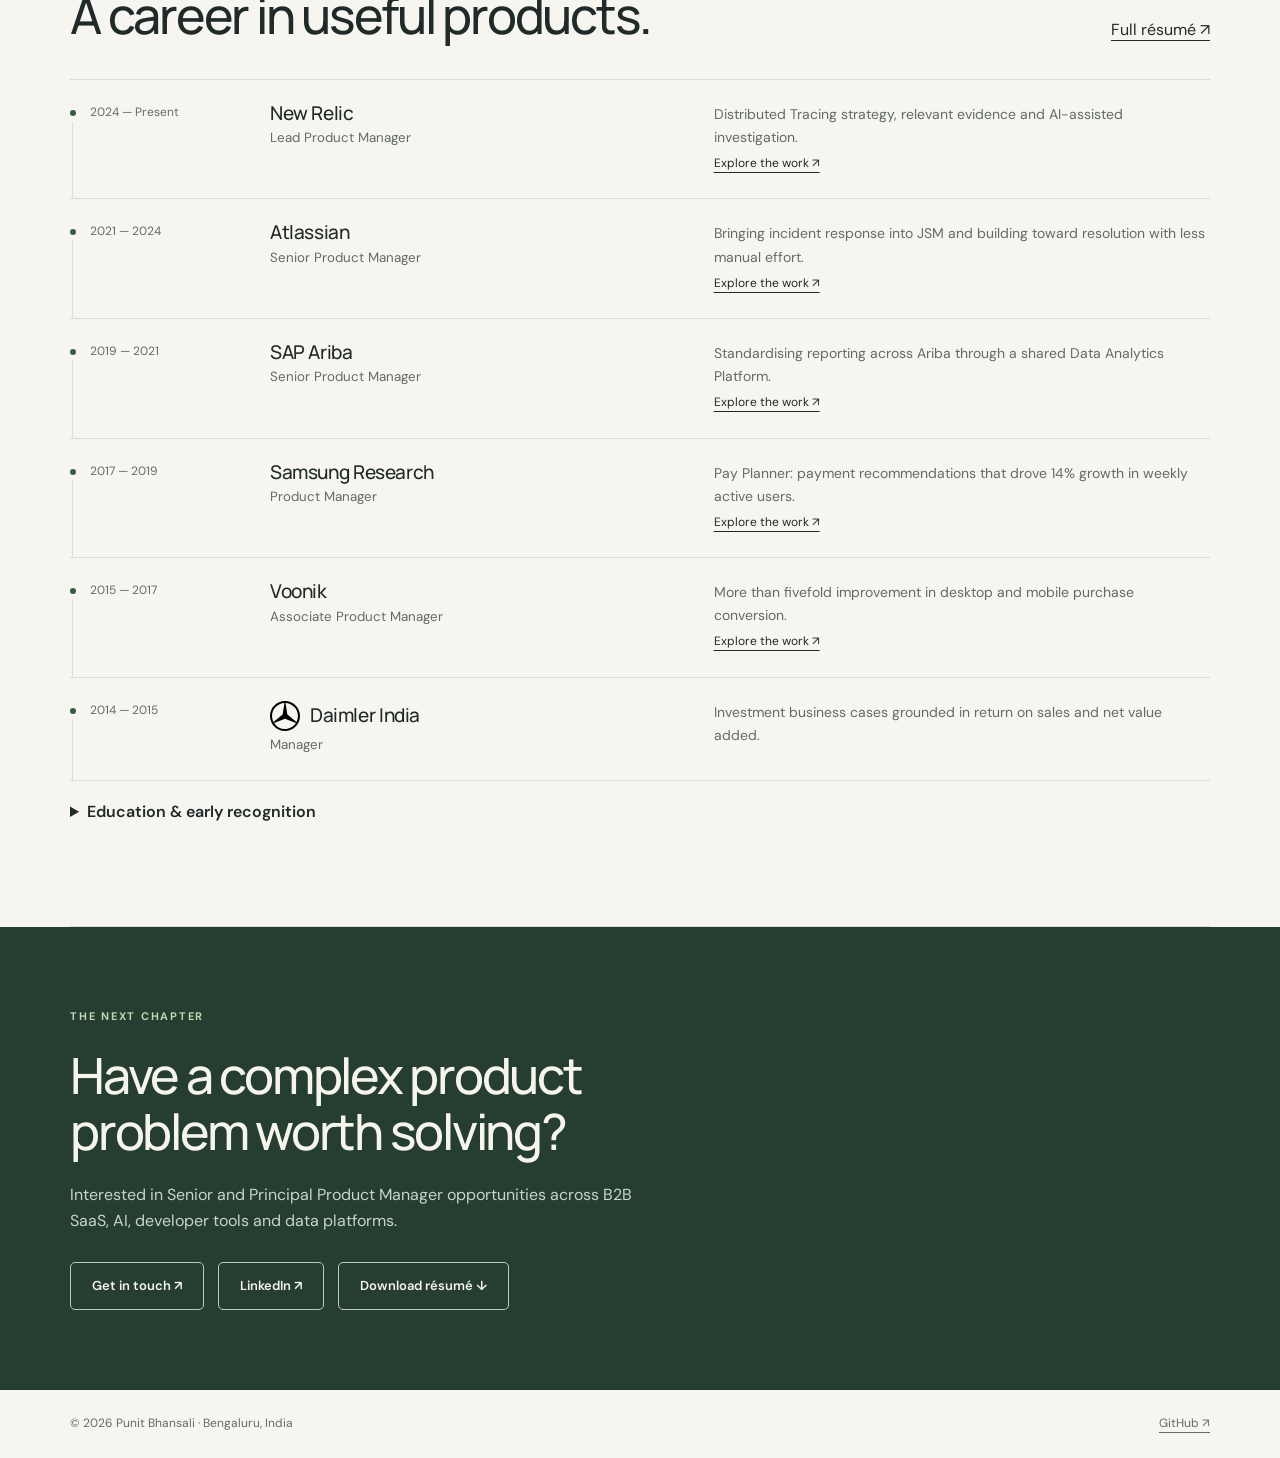
==== commit 271efb32: "Replace text-heavy project cards with visual problem-to-outcome stories" ====
--- a/index.html
+++ b/index.html
@@ -1 +1 @@
-<!doctype html><html lang="en"><head><meta charset="utf-8"><meta name="viewport" content="width=device-width,initial-scale=1"><title>Product leadership, applied AI &amp; measurable impact | Punit Bhansali</title><meta name="description" content="Punit Bhansali — product leader building enterprise SaaS, AI-assisted workflows and data products. Explore work at New Relic, Atlassian, SAP and an independent build."><meta name="theme-color" content="#f6f5f0"><meta property="og:title" content="Product leadership, applied AI &amp; measurable impact"><meta property="og:description" content="Punit Bhansali — product leader building enterprise SaaS, AI-assisted workflows and data products. Explore work at New Relic, Atlassian, SAP and an independent build."><meta property="og:type" content="website"><link rel="icon" href="assets/favicon.svg" type="image/svg+xml"><link rel="stylesheet" href="assets/style.css"><script type="application/ld+json">{"@context": "https://schema.org", "@type": "Person", "name": "Punit Bhansali", "url": "https://www.punitbhansali.in", "jobTitle": "Lead Product Manager", "sameAs": ["https://github.com/pmpunit", "https://www.linkedin.com/in/punit-bhansali-15833a29/"]}</script></head><body><a class="skip" href="#main">Skip to content</a><header><nav><a class="brand" href="index.html">Punit Bhansali<span style="color:#648344">.</span></a><div class="navlinks"><a href="index.html#work">Selected work</a><a href="index.html#about">About</a><a class="extra" href="Punit_Bhansali_Resume.pdf">Résumé ↗</a><a href="#contact">Let’s talk ↗</a></div></nav></header><main id="main"><div class="wrap"><section class="hero"><div><span class="eyebrow">Product leader. Hands-on builder.</span><h1>Good products start with seeing the problem clearly.</h1><p>A developer lost in millions of traces. An incident team doing its work outside the product. A customer facing a different reporting experience in every workflow. Different problems, but a familiar starting point: the product needs to make the work easier.</p><div class="actions"><a class="btn primary" href="#work">Explore my work ↓</a><a class="btn" href="Punit_Bhansali_Resume.pdf">Download résumé ↗</a></div></div><div class="hero-art" aria-label="Illustration: complex signals become a clear next step"><div class="art-label">From complexity</div><div class="signals"><i class="" style="height:18px"></i><i class="" style="height:55px"></i><i class="" style="height:92px"></i><i class="" style="height:37px"></i><i class="" style="height:74px"></i><i class="" style="height:19px"></i><i class="" style="height:56px"></i><i class="" style="height:93px"></i><i class="" style="height:38px"></i><i class="" style="height:75px"></i><i class="" style="height:20px"></i><i class="" style="height:57px"></i><i class="hot" style="height:94px"></i><i class="hot" style="height:39px"></i><i class="hot" style="height:76px"></i><i class="" style="height:21px"></i><i class="" style="height:58px"></i><i class="" style="height:95px"></i><i class="" style="height:40px"></i><i class="" style="height:77px"></i><i class="" style="height:22px"></i><i class="" style="height:59px"></i><i class="" style="height:96px"></i><i class="" style="height:41px"></i><i class="" style="height:78px"></i><i class="" style="height:23px"></i><i class="" style="height:60px"></i><i class="" style="height:97px"></i><i class="" style="height:42px"></i></div><div class="art-arrow">↓</div><div class="art-box"><div class="art-label">To a clear next step</div><strong>Find the signal. Make it useful.</strong><p>Product strategy · Customer context · Applied AI</p></div></div></section><div class="trust brand-strip"><span class="brand-caption">12+ YEARS ACROSS</span><div class="brand-grid"><div class="employer-logo"><img src="assets/logos/newrelic.svg" alt="New Relic logo" width="42" height="42"><span>New Relic</span></div><div class="employer-logo"><img src="assets/logos/atlassian.svg" alt="Atlassian logo" width="42" height="42"><span>Atlassian</span></div><div class="employer-logo"><img src="assets/logos/sap.svg" alt="SAP Ariba logo" width="42" height="42"><span>SAP Ariba</span></div><div class="employer-logo"><img src="assets/logos/samsung.svg" alt="Samsung logo" width="42" height="42"><span>Samsung</span></div><div class="employer-logo"><img src="assets/logos/voonik.svg" alt="Voonik logo" width="42" height="42"><span>Voonik</span></div></div></div><section class="section" id="work"><div class="section-head"><div><span class="eyebrow">01 / Selected work</span><h2>A few problems I’ve helped solve.</h2></div><p>How a customer problem became a product decision—and what changed next.</p></div><div class="cards problem-cards"><article class="card "><div class="card-body"><span class="eyebrow">New Relic · Observability</span><h3>The data was there. The answer was buried.</h3><p class="problem-copy">When an application slowed down or failed, developers faced vast amounts of trace data without a clear starting point. Finding a useful trace was only half the challenge; understanding what made it different required further investigation.</p><div class="response"><span class="number">MY RESPONSE</span><p>Built Intelligent Exemplar to surface relevant evidence and Attribute Correlation Analysis to identify patterns and explain them with AI.</p></div><div class="impact-strip"><span class="number">WHAT CHANGED</span><strong>+16% MAU</strong><span>Across investigation improvements · Aug 2024–Jun 2026</span></div><a class="card-link" href="new-relic.html">Read the full story <span aria-hidden="true">↗</span></a></div></article><article class="card blue"><div class="card-body"><span class="eyebrow">Atlassian · Incident management</span><h3>Incidents were logged in JSM. Resolution happened elsewhere.</h3><p class="problem-copy">Customers saw JSM as a ticketing system. Responders, collaboration and stakeholder updates happened outside it, while users wanted incidents resolved with less manual effort.</p><div class="response"><span class="number">MY RESPONSE</span><p>Brought response and collaboration into JSM, then automated PIR drafts to capture knowledge for future resolution.</p></div><div class="impact-strip"><span class="number">WHAT CHANGED</span><strong>60K → 340K MAU</strong><span>Broader incident management experience · CSAT 43 → 72</span></div><a class="card-link" href="atlassian.html">Read the full story <span aria-hidden="true">↗</span></a></div></article><article class="card sand"><div class="card-body"><span class="eyebrow">SAP Ariba · Data platform</span><h3>Same suite. Different reports. An inconsistent experience.</h3><p class="problem-copy">Each team delivered reporting in its own way. Customers received one type of report for invoices and another for purchase requisitions, with no standard experience across workflows.</p><div class="response"><span class="number">MY RESPONSE</span><p>Built a shared Data Analytics Platform to standardise reporting and analytics across the product.</p></div><div class="impact-strip"><span class="number">WHAT CHANGED</span><strong>70% adoption</strong><span>Paid buyers using reporting and analytics</span></div><a class="card-link" href="sap-ariba.html">Read the full story <span aria-hidden="true">↗</span></a></div></article><article class="card plum"><div class="card-body"><span class="eyebrow">Independent build · Consumer product</span><h3>A recommendation alone wasn’t a working business.</h3><p class="problem-copy">Turning a numerology service into an online product required the complete journey: recommendations, payments, customer acquisition and operations that could work profitably.</p><div class="response"><span class="number">MY RESPONSE</span><p>Built and launched the entire product with AI-assisted development, using a rules-based recommendation engine.</p></div><div class="impact-strip"><span class="number">WHAT CHANGED</span><strong>₹2.5L revenue · 60% margin</strong><span>Reported August 2026 revenue · launched April 2026</span></div><a class="card-link" href="independent-build.html">Read the full story <span aria-hidden="true">↗</span></a></div></article></div></section><section class="section" id="about"><div class="split"><div><span class="eyebrow">02 / The person behind the work</span><h2>Think long term.<br>Stay close to<br>the details.</h2></div><div><p>Over 12+ years, the work I’ve enjoyed most has made complicated things easier for people to use. That starts with understanding where customers struggle and deciding which problems are worth solving.</p><p>My experience spans data platforms, incident management, observability, payments and commerce. The common thread is turning information into a useful next step—and measuring whether it actually helps.</p><p>Building a profitable product independently added another perspective: every choice about scope, acquisition and spending has a direct consequence. I bring that same ownership to enterprise product work.</p><a href="https://www.linkedin.com/in/punit-bhansali-15833a29/">More about my experience ↗</a></div></div><div class="principles"><div><span class="number">01 / DIRECTION</span><h3>Start with the problem.</h3><p>Connect customer needs to a long-term strategy and a clear measure of success.</p></div><div><span class="number">02 / LEARNING</span><h3>Build to find out.</h3><p>Use prototypes and customer feedback to make ideas concrete and improve decisions.</p></div><div><span class="number">03 / JUDGMENT</span><h3>Make AI earn its place.</h3><p>Use AI where it helps, evaluate the output and keep the user’s next action clear.</p></div></div></section><section class="section" id="experience"><div class="section-head"><div><span class="eyebrow">03 / Experience</span><h2>A career in useful products.</h2></div><a href="Punit_Bhansali_Resume.pdf">Full résumé ↗</a></div><div class="career-row"><time>2024 — Present</time><div><h3>New Relic</h3><small>Lead Product Manager</small></div><div><p>Distributed Tracing strategy, relevant evidence and AI-assisted investigation.</p><a href="new-relic.html">Explore the work ↗</a></div></div><div class="career-row"><time>2021 — 2024</time><div><h3>Atlassian</h3><small>Senior Product Manager</small></div><div><p>Bringing incident response into JSM and building toward resolution with less manual effort.</p><a href="atlassian.html">Explore the work ↗</a></div></div><div class="career-row"><time>2019 — 2021</time><div><h3>SAP Ariba</h3><small>Senior Product Manager</small></div><div><p>Standardising reporting across Ariba through a shared Data Analytics Platform.</p><a href="sap-ariba.html">Explore the work ↗</a></div></div><div class="career-row"><time>2017 — 2019</time><div><h3>Samsung Research</h3><small>Product Manager</small></div><div><p>Pay Planner: payment recommendations that drove 14% growth in weekly active users.</p><a href="samsung.html">Explore the work ↗</a></div></div><div class="career-row"><time>2015 — 2017</time><div><h3>Voonik</h3><small>Associate Product Manager</small></div><div><p>More than fivefold improvement in desktop and mobile purchase conversion.</p><a href="voonik.html">Explore the work ↗</a></div></div><div class="career-row"><time>2014 — 2015</time><div><h3 class="employer-heading"><img src="assets/logos/mercedes.svg" alt="Mercedes-Benz emblem" width="30" height="30">Daimler India</h3><small>Manager</small></div><div><p>Investment business cases grounded in return on sales and net value added.</p></div></div><details><summary>Education & early recognition</summary><p>PGDM · IIM Shillong · 2014<br>B.Tech, Computer Science & Engineering · VIT Vellore · 2012</p><p class="early-employer"><img src="assets/logos/ibm.svg" alt="IBM logo" width="38" height="28"> IBM · Outstanding Intern, Management Intern Leadership Development Programme. Recommendations to improve client experience through the India Speed initiative.</p><p class="early-employer"><img src="assets/logos/musigma.svg" alt="Mu Sigma logo" width="30" height="30"> Mu Sigma · SPOT Award during undergraduate internship for timely insights from Twitter data for Innovation and Development.</p></details></section></div></main><section class="contact" id="contact"><div class="wrap"><span class="eyebrow">The next chapter</span><h2>Have a complex product problem worth solving?</h2><p style="margin-top:22px;max-width:600px;color:#c9d5cb">Interested in Senior and Principal Product Manager opportunities across B2B SaaS, AI, developer tools and data platforms.</p><div class="actions"><a class="btn" href="mailto:punitbhansali@gmail.com">Get in touch ↗</a><a class="btn" href="https://www.linkedin.com/in/punit-bhansali-15833a29/">LinkedIn ↗</a><a class="btn" href="Punit_Bhansali_Resume.pdf">Download résumé ↓</a></div></div></section><footer><div class="wrap footer-inner"><span>© 2026 Punit Bhansali · Bengaluru, India</span><a href="https://github.com/pmpunit">GitHub ↗</a></div></footer></body></html>+<!doctype html><html lang="en"><head><meta charset="utf-8"><meta name="viewport" content="width=device-width,initial-scale=1"><title>Product leadership, applied AI &amp; measurable impact | Punit Bhansali</title><meta name="description" content="Punit Bhansali — product leader building enterprise SaaS, AI-assisted workflows and data products. Explore work at New Relic, Atlassian, SAP and an independent build."><meta name="theme-color" content="#f6f5f0"><meta property="og:title" content="Product leadership, applied AI &amp; measurable impact"><meta property="og:description" content="Punit Bhansali — product leader building enterprise SaaS, AI-assisted workflows and data products. Explore work at New Relic, Atlassian, SAP and an independent build."><meta property="og:type" content="website"><link rel="icon" href="assets/favicon.svg" type="image/svg+xml"><link rel="stylesheet" href="assets/style.css"><script type="application/ld+json">{"@context": "https://schema.org", "@type": "Person", "name": "Punit Bhansali", "url": "https://www.punitbhansali.in", "jobTitle": "Lead Product Manager", "sameAs": ["https://github.com/pmpunit", "https://www.linkedin.com/in/punit-bhansali-15833a29/"]}</script></head><body><a class="skip" href="#main">Skip to content</a><header><nav><a class="brand" href="index.html">Punit Bhansali<span style="color:#648344">.</span></a><div class="navlinks"><a href="index.html#work">Selected work</a><a href="index.html#about">About</a><a class="extra" href="Punit_Bhansali_Resume.pdf">Résumé ↗</a><a href="#contact">Let’s talk ↗</a></div></nav></header><main id="main"><div class="wrap"><section class="hero"><div><span class="eyebrow">Product leader. Hands-on builder.</span><h1>Good products start with seeing the problem clearly.</h1><p>Building products that make complex work simpler.<br>Across enterprise software, applied AI and a business built from scratch.</p><div class="actions"><a class="btn primary" href="#work">Explore my work ↓</a><a class="btn" href="Punit_Bhansali_Resume.pdf">Download résumé ↗</a></div></div><div class="hero-art" aria-label="Illustration: complex signals become a clear next step"><div class="art-label">From complexity</div><div class="signals"><i class="" style="height:18px"></i><i class="" style="height:55px"></i><i class="" style="height:92px"></i><i class="" style="height:37px"></i><i class="" style="height:74px"></i><i class="" style="height:19px"></i><i class="" style="height:56px"></i><i class="" style="height:93px"></i><i class="" style="height:38px"></i><i class="" style="height:75px"></i><i class="" style="height:20px"></i><i class="" style="height:57px"></i><i class="hot" style="height:94px"></i><i class="hot" style="height:39px"></i><i class="hot" style="height:76px"></i><i class="" style="height:21px"></i><i class="" style="height:58px"></i><i class="" style="height:95px"></i><i class="" style="height:40px"></i><i class="" style="height:77px"></i><i class="" style="height:22px"></i><i class="" style="height:59px"></i><i class="" style="height:96px"></i><i class="" style="height:41px"></i><i class="" style="height:78px"></i><i class="" style="height:23px"></i><i class="" style="height:60px"></i><i class="" style="height:97px"></i><i class="" style="height:42px"></i></div><div class="art-arrow">↓</div><div class="art-box"><div class="art-label">To a clear next step</div><strong>Find the signal. Make it useful.</strong><p>Product strategy · Customer context · Applied AI</p></div></div></section><div class="trust brand-strip"><span class="brand-caption">12+ YEARS ACROSS</span><div class="brand-grid"><div class="employer-logo"><img src="assets/logos/newrelic.svg" alt="New Relic logo" width="42" height="42"><span>New Relic</span></div><div class="employer-logo"><img src="assets/logos/atlassian.svg" alt="Atlassian logo" width="42" height="42"><span>Atlassian</span></div><div class="employer-logo"><img src="assets/logos/sap.svg" alt="SAP Ariba logo" width="42" height="42"><span>SAP Ariba</span></div><div class="employer-logo"><img src="assets/logos/samsung.svg" alt="Samsung logo" width="42" height="42"><span>Samsung</span></div><div class="employer-logo"><img src="assets/logos/voonik.svg" alt="Voonik logo" width="42" height="42"><span>Voonik</span></div></div></div><section class="section" id="work"><div class="section-head"><div><span class="eyebrow">01 / Selected work</span><h2>A few problems I’ve helped solve.</h2></div><p>How a customer problem became a product decision—and what changed next.</p></div><div class="cards visual-cards"><article class="card "><div class="visual-heading"><span class="eyebrow">New Relic</span><h3>The answer was buried in millions of traces.</h3></div><figure class="project-visual"><svg class="story-graphic" viewBox="0 0 520 250" role="img" aria-label="Illustration: many traces become relevant evidence and AI explanations" xmlns="http://www.w3.org/2000/svg"><title>Illustration: many traces become relevant evidence and AI explanations</title><text x="24" y="27" font-family="Arial,sans-serif" font-size="11" fill="#345c43">TOO MUCH DATA</text><text x="295" y="27" font-family="Arial,sans-serif" font-size="11" fill="#345c43">A USEFUL STARTING POINT</text><rect x="20" y="44" width="210" height="182" rx="8" fill="#fbfbf7" stroke="#c9d4c3"/><rect x="34" y="57" width="90" height="5" rx="2" fill="#d3ddcd"/><rect x="50" y="69" width="107" height="5" rx="2" fill="#d3ddcd"/><rect x="66" y="81" width="124" height="5" rx="2" fill="#d3ddcd"/><rect x="34" y="93" width="141" height="5" rx="2" fill="#d3ddcd"/><rect x="50" y="105" width="92" height="5" rx="2" fill="#d3ddcd"/><rect x="66" y="117" width="109" height="5" rx="2" fill="#d3ddcd"/><rect x="34" y="129" width="126" height="5" rx="2" fill="#345c43"/><rect x="50" y="141" width="143" height="5" rx="2" fill="#d3ddcd"/><rect x="66" y="153" width="94" height="5" rx="2" fill="#d3ddcd"/><rect x="34" y="165" width="111" height="5" rx="2" fill="#d3ddcd"/><rect x="50" y="177" width="128" height="5" rx="2" fill="#d3ddcd"/><rect x="66" y="189" width="145" height="5" rx="2" fill="#d3ddcd"/><rect x="34" y="201" width="96" height="5" rx="2" fill="#d3ddcd"/><text x="246" y="140" font-family="Arial,sans-serif" font-size="24" fill="#345c43">→</text><rect x="285" y="44" width="215" height="74" rx="8" fill="#fbfbf7" stroke="#c9d4c3"/><text x="303" y="69" font-family="Arial,sans-serif" font-size="15" fill="#345c43">Intelligent Exemplar</text><text x="303" y="94" font-family="Arial,sans-serif" font-size="12" fill="#345c43">Find the relevant trace</text><text x="387" y="143" font-family="Arial,sans-serif" font-size="22" fill="#345c43">↓</text><rect x="285" y="158" width="215" height="68" rx="8" fill="#fbfbf7" stroke="#c9d4c3"/><text x="303" y="182" font-family="Arial,sans-serif" font-size="15" fill="#345c43">Attribute Correlation</text><text x="303" y="205" font-family="Arial,sans-serif" font-size="12" fill="#345c43">Explain the pattern with AI</text></svg><figcaption>Concept illustration</figcaption></figure><div class="visual-copy"><p>Built Intelligent Exemplar and ACA to help developers find evidence and understand what makes it different.</p><div class="impact-strip"><strong>+16% MAU</strong><span>Across investigation improvements</span></div><a class="card-link" href="new-relic.html">Explore the story <span aria-hidden="true">↗</span></a></div></article><article class="card blue"><div class="visual-heading"><span class="eyebrow">Atlassian</span><h3>Tickets in JSM. Resolution everywhere else.</h3></div><figure class="project-visual"><svg class="story-graphic" viewBox="0 0 520 250" role="img" aria-label="Illustration: scattered incident work becomes a coordinated response in JSM" xmlns="http://www.w3.org/2000/svg"><title>Illustration: scattered incident work becomes a coordinated response in JSM</title><text x="24" y="27" font-family="Arial,sans-serif" font-size="11" fill="#345c43">BEFORE: WORK SCATTERED</text><rect x="20" y="100" width="110" height="56" rx="8" fill="#fbfbf7" stroke="#c9d4c3"/><text x="45" y="134" font-family="Arial,sans-serif" font-size="14" fill="#345c43">JSM ticket</text><rect x="25" y="44" width="125" height="40" rx="8" fill="#f3f5f6" stroke="#c7d2dd"/><text x="35" y="69" font-family="Arial,sans-serif" font-size="11" fill="#345c43">Responders</text><rect x="150" y="76" width="125" height="40" rx="8" fill="#f3f5f6" stroke="#c7d2dd"/><text x="160" y="101" font-family="Arial,sans-serif" font-size="11" fill="#345c43">Collaboration</text><rect x="125" y="176" width="150" height="40" rx="8" fill="#f3f5f6" stroke="#c7d2dd"/><text x="135" y="201" font-family="Arial,sans-serif" font-size="11" fill="#345c43">Stakeholder updates</text><text x="285" y="135" font-family="Arial,sans-serif" font-size="24" fill="#345c43">→</text><rect x="325" y="44" width="175" height="182" rx="8" fill="#f9fbfc" stroke="#aabfce"/><text x="343" y="70" font-family="Arial,sans-serif" font-size="11" fill="#345c43">RESPONSE IN JSM</text><text x="340" y="98" font-family="Arial,sans-serif" font-size="11" fill="#345c43">Responders + alerts</text><text x="340" y="129" font-family="Arial,sans-serif" font-size="11" fill="#345c43">Incident Command Center</text><text x="340" y="160" font-family="Arial,sans-serif" font-size="11" fill="#345c43">Live stakeholder updates</text><text x="340" y="204" font-family="Arial,sans-serif" font-size="11" fill="#345c43">Then: AI-drafted PIRs</text><path d="M340 176 H484" stroke="#b6c7d3"/></svg><figcaption>Concept illustration</figcaption></figure><div class="visual-copy"><p>Brought responders, collaboration and updates into JSM, then used AI to simplify post-incident reporting.</p><div class="impact-strip"><strong>60K → 340K MAU</strong><span>CSAT 43 → 72 · broader incident management</span></div><a class="card-link" href="atlassian.html">Explore the story <span aria-hidden="true">↗</span></a></div></article><article class="card sand"><div class="visual-heading"><span class="eyebrow">SAP Ariba</span><h3>One suite. A different report in every workflow.</h3></div><figure class="project-visual"><svg class="story-graphic" viewBox="0 0 520 250" role="img" aria-label="Illustration: different invoice and requisition reports become a standard experience" xmlns="http://www.w3.org/2000/svg"><title>Illustration: different invoice and requisition reports become a standard experience</title><text x="24" y="27" font-family="Arial,sans-serif" font-size="11" fill="#345c43">BEFORE: DIFFERENT EXPERIENCES</text><rect x="20" y="47" width="98" height="166" rx="8" fill="#fbfbf7" stroke="#c9d4c3"/><text x="32" y="71" font-family="Arial,sans-serif" font-size="12" fill="#345c43">Invoices</text><rect x="136" y="63" width="98" height="150" rx="8" fill="#fbfbf7" stroke="#c9d4c3"/><text x="147" y="87" font-family="Arial,sans-serif" font-size="12" fill="#345c43">PRs</text><rect x="32" y="90" width="46" height="8" fill="#d8cbbb"/><rect x="32" y="111" width="72" height="8" fill="#d8cbbb"/><rect x="32" y="132" width="46" height="8" fill="#d8cbbb"/><rect x="32" y="153" width="72" height="8" fill="#d8cbbb"/><rect x="32" y="174" width="46" height="8" fill="#d8cbbb"/><rect x="147" y="104" width="74" height="22" rx="8" fill="#eadfce" stroke="#e0d5c4"/><rect x="147" y="135" width="74" height="22" rx="8" fill="#eadfce" stroke="#e0d5c4"/><rect x="147" y="166" width="74" height="22" rx="8" fill="#eadfce" stroke="#e0d5c4"/><text x="250" y="135" font-family="Arial,sans-serif" font-size="24" fill="#345c43">→</text><rect x="292" y="47" width="208" height="166" rx="8" fill="#fbfbf7" stroke="#c9d4c3"/><text x="310" y="72" font-family="Arial,sans-serif" font-size="10" fill="#345c43">ONE REPORTING EXPERIENCE</text><rect x="307" y="89" width="178" height="30" rx="8" fill="#eee7dc" stroke="#c9d4c3"/><text x="318" y="109" font-family="Arial,sans-serif" font-size="10" fill="#345c43">Invoices     Purchase requisitions</text><path d="M309 136 H481" stroke="#d5c9b5"/><rect x="309" y="127" width="55" height="5" fill="#a48c68"/><path d="M309 153 H481" stroke="#d5c9b5"/><rect x="309" y="144" width="70" height="5" fill="#a48c68"/><path d="M309 170 H481" stroke="#d5c9b5"/><rect x="309" y="161" width="85" height="5" fill="#a48c68"/><path d="M309 187 H481" stroke="#d5c9b5"/><rect x="309" y="178" width="100" height="5" fill="#a48c68"/></svg><figcaption>Concept illustration</figcaption></figure><div class="visual-copy"><p>Built a shared Data Analytics Platform to standardise reporting across Ariba.</p><div class="impact-strip"><strong>70% adoption</strong><span>Paid buyers using reporting and analytics</span></div><a class="card-link" href="sap-ariba.html">Explore the story <span aria-hidden="true">↗</span></a></div></article><article class="card plum"><div class="visual-heading"><span class="eyebrow">Independent product</span><h3>An idea needed an entire business around it.</h3></div><figure class="project-visual"><svg class="story-graphic" viewBox="0 0 520 250" role="img" aria-label="Illustration: digital service connects building, acquisition and operations" xmlns="http://www.w3.org/2000/svg"><title>Illustration: digital service connects building, acquisition and operations</title><text x="24" y="27" font-family="Arial,sans-serif" font-size="11" fill="#345c43">FROM IDEA TO OPERATING BUSINESS</text><rect x="165" y="44" width="190" height="122" rx="8" fill="#fbfbf7" stroke="#c9d4c3"/><text x="183" y="71" font-family="Arial,sans-serif" font-size="15" fill="#345c43">A service, made digital</text><text x="183" y="99" font-family="Arial,sans-serif" font-size="11" fill="#345c43">Rules-based recommendations</text><rect x="181" y="118" width="158" height="30" rx="8" fill="#e8deea" stroke="#d3c5d6"/><text x="208" y="138" font-family="Arial,sans-serif" font-size="11" fill="#345c43">Customer payment</text><path d="M260 167 V187 M96 187 H425 M96 187 V199 M260 187 V199 M425 187 V199" fill="none" stroke="#aa91ae"/><rect x="20" y="199" width="152" height="33" rx="8" fill="#faf7fa" stroke="#d3c5d6"/><text x="32" y="220" font-family="Arial,sans-serif" font-size="12" fill="#345c43">Build with AI</text><rect x="184" y="199" width="152" height="33" rx="8" fill="#faf7fa" stroke="#d3c5d6"/><text x="196" y="220" font-family="Arial,sans-serif" font-size="12" fill="#345c43">Acquire customers</text><rect x="348" y="199" width="152" height="33" rx="8" fill="#faf7fa" stroke="#d3c5d6"/><text x="360" y="220" font-family="Arial,sans-serif" font-size="12" fill="#345c43">Run operations</text></svg><figcaption>Concept illustration</figcaption></figure><div class="visual-copy"><p>Built the product from scratch with AI-assisted development, owning recommendations, payments and acquisition.</p><div class="impact-strip"><strong>₹2.5L revenue · 60% margin</strong><span>August 2026 revenue · launched April 2026</span></div><a class="card-link" href="independent-build.html">Explore the story <span aria-hidden="true">↗</span></a></div></article></div></section><section class="section" id="about"><div class="split"><div><span class="eyebrow">02 / How I work</span><h2>Think long term.<br>Build. Learn. Refine.</h2></div><div><p>12+ years across enterprise platforms, developer tools and consumer products. The common thread: understand where people struggle, choose a direction, and stay close to the work of making it useful.</p><p>Building a profitable product independently brought every decision—from scope to acquisition spending—back to the customer and the business.</p><a href="https://www.linkedin.com/in/punit-bhansali-15833a29/">More about my experience ↗</a></div></div><div class="principles"><div><span class="number">01 / UNDERSTAND</span><h3>Find the real problem.</h3></div><div><span class="number">02 / BUILD</span><h3>Make ideas testable.</h3></div><div><span class="number">03 / MEASURE</span><h3>Know what changed.</h3></div></div></section><section class="section" id="experience"><div class="section-head"><div><span class="eyebrow">03 / Experience</span><h2>A career in useful products.</h2></div><a href="Punit_Bhansali_Resume.pdf">Full résumé ↗</a></div><div class="career-row"><time>2024 — Present</time><div><h3>New Relic</h3><small>Lead Product Manager</small></div><div><p>Distributed Tracing strategy, relevant evidence and AI-assisted investigation.</p><a href="new-relic.html">Explore the work ↗</a></div></div><div class="career-row"><time>2021 — 2024</time><div><h3>Atlassian</h3><small>Senior Product Manager</small></div><div><p>Bringing incident response into JSM and building toward resolution with less manual effort.</p><a href="atlassian.html">Explore the work ↗</a></div></div><div class="career-row"><time>2019 — 2021</time><div><h3>SAP Ariba</h3><small>Senior Product Manager</small></div><div><p>Standardising reporting across Ariba through a shared Data Analytics Platform.</p><a href="sap-ariba.html">Explore the work ↗</a></div></div><div class="career-row"><time>2017 — 2019</time><div><h3>Samsung Research</h3><small>Product Manager</small></div><div><p>Pay Planner: payment recommendations that drove 14% growth in weekly active users.</p><a href="samsung.html">Explore the work ↗</a></div></div><div class="career-row"><time>2015 — 2017</time><div><h3>Voonik</h3><small>Associate Product Manager</small></div><div><p>More than fivefold improvement in desktop and mobile purchase conversion.</p><a href="voonik.html">Explore the work ↗</a></div></div><div class="career-row"><time>2014 — 2015</time><div><h3 class="employer-heading"><img src="assets/logos/mercedes.svg" alt="Mercedes-Benz emblem" width="30" height="30">Daimler India</h3><small>Manager</small></div><div><p>Investment business cases grounded in return on sales and net value added.</p></div></div><details><summary>Education & early recognition</summary><p>PGDM · IIM Shillong · 2014<br>B.Tech, Computer Science & Engineering · VIT Vellore · 2012</p><p class="early-employer"><img src="assets/logos/ibm.svg" alt="IBM logo" width="38" height="28"> IBM · Outstanding Intern, Management Intern Leadership Development Programme. Recommendations to improve client experience through the India Speed initiative.</p><p class="early-employer"><img src="assets/logos/musigma.svg" alt="Mu Sigma logo" width="30" height="30"> Mu Sigma · SPOT Award during undergraduate internship for timely insights from Twitter data for Innovation and Development.</p></details></section></div></main><section class="contact" id="contact"><div class="wrap"><span class="eyebrow">The next chapter</span><h2>Have a complex product problem worth solving?</h2><p style="margin-top:22px;max-width:600px;color:#c9d5cb">Interested in Senior and Principal Product Manager opportunities across B2B SaaS, AI, developer tools and data platforms.</p><div class="actions"><a class="btn" href="mailto:punitbhansali@gmail.com">Get in touch ↗</a><a class="btn" href="https://www.linkedin.com/in/punit-bhansali-15833a29/">LinkedIn ↗</a><a class="btn" href="Punit_Bhansali_Resume.pdf">Download résumé ↓</a></div></div></section><footer><div class="wrap footer-inner"><span>© 2026 Punit Bhansali · Bengaluru, India</span><a href="https://github.com/pmpunit">GitHub ↗</a></div></footer></body></html>
--- a/assets/style.css
+++ b/assets/style.css
@@ -4,3 +4,6 @@
 .problem-cards .card-body{display:flex;flex-direction:column;height:100%;padding:30px}.problem-cards .problem-copy{font-size:15px;color:var(--ink);line-height:1.75}.response{border-top:1px solid var(--line);padding-top:18px;margin-top:5px}.response p{margin-top:8px}.impact-strip{display:flex;flex-direction:column;gap:6px;background:#e7ecdf;padding:18px 20px;border-radius:5px;margin:8px 0 22px}.blue .impact-strip{background:#e3eaf0}.sand .impact-strip{background:#eee7dc}.plum .impact-strip{background:#ece5eb}.impact-strip strong{font-size:21px;font-weight:500;letter-spacing:-.03em}.impact-strip>span:last-child{font-size:12px;color:var(--muted)}.problem-cards .card-link{margin-top:auto}.capability-grid{display:grid;grid-template-columns:1fr 1fr;gap:16px;margin:24px 0}.capability-grid>div{padding:20px;border:1px solid var(--line);border-radius:6px}.capability-grid h3{margin:0 0 12px;font-size:20px}.capability-grid p{font-size:14px;margin:0}@media(max-width:760px){.capability-grid{grid-template-columns:1fr}.problem-cards .card-body{padding:24px}}
 
 .brand-strip{display:block}.brand-strip .brand-caption{display:block;font-size:10px;letter-spacing:.13em;margin-bottom:22px}.brand-grid{display:grid;grid-template-columns:repeat(5,1fr);gap:24px}.employer-logo{display:flex;align-items:center;justify-content:center;gap:10px;min-height:48px}.employer-logo img{width:38px;height:38px;object-fit:contain}.employer-logo span{font-size:16px;font-weight:600;color:var(--ink);white-space:nowrap}.employer-heading{display:flex;align-items:center;gap:10px}.early-employer img{vertical-align:middle;object-fit:contain;margin-right:8px}@media(max-width:760px){.brand-grid{grid-template-columns:repeat(2,1fr);gap:20px}.employer-logo{justify-content:flex-start}.employer-logo span{font-size:14px}}
+
+/* Visual story overview: full detail lives in the case studies. */
+.visual-cards .card{display:flex;flex-direction:column}.visual-heading{padding:28px 28px 16px}.visual-heading .eyebrow{margin-bottom:12px}.visual-heading h3{font-size:27px;line-height:1.2;margin:0;min-height:66px}.project-visual{margin:0 18px;background:#e7ecdf;border-radius:6px;padding:8px 0 6px}.blue .project-visual{background:#e3eaf0}.sand .project-visual{background:#eee7dc}.plum .project-visual{background:#ece5eb}.story-graphic{display:block;width:100%;height:auto}.project-visual figcaption{font-size:9px;color:#5e685f;padding:0 18px 5px;letter-spacing:.05em}.visual-copy{padding:22px 28px 28px;display:flex;flex-direction:column;flex:1}.visual-copy>p{font-size:15px;line-height:1.6;min-height:72px}.visual-copy .impact-strip{margin-top:auto;padding:14px 16px}.visual-copy .card-link{margin-top:0}.career-row{position:relative;padding-left:20px}.career-row:before{content:"";position:absolute;left:0;top:30px;width:6px;height:6px;background:var(--green);border-radius:50%}.career-row:after{content:"";position:absolute;left:2px;top:42px;bottom:0;width:1px;background:var(--line)}@media(max-width:760px){.visual-heading{padding:24px 22px 16px}.visual-heading h3{font-size:25px;min-height:0}.visual-copy{padding:20px 22px 24px}.visual-copy>p{min-height:0}.project-visual{margin:0 10px}.impact-strip strong{font-size:19px}}
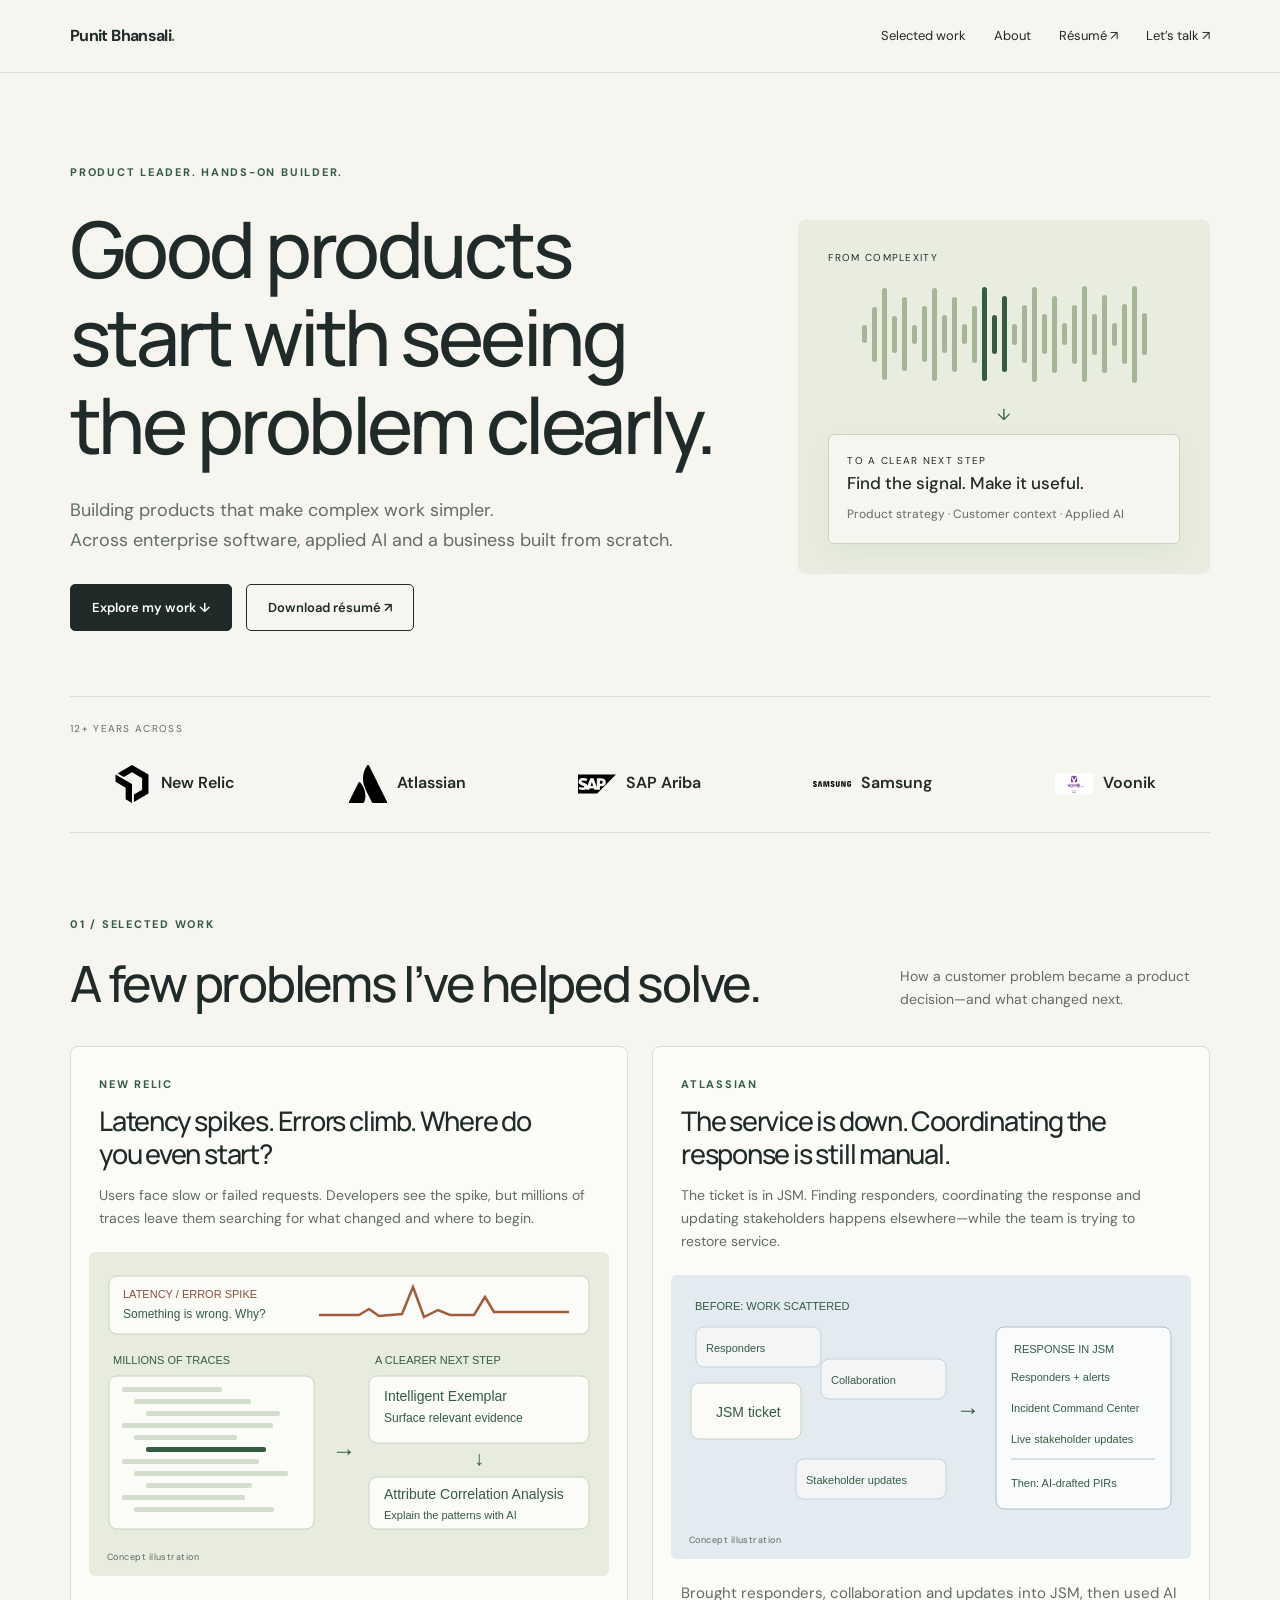
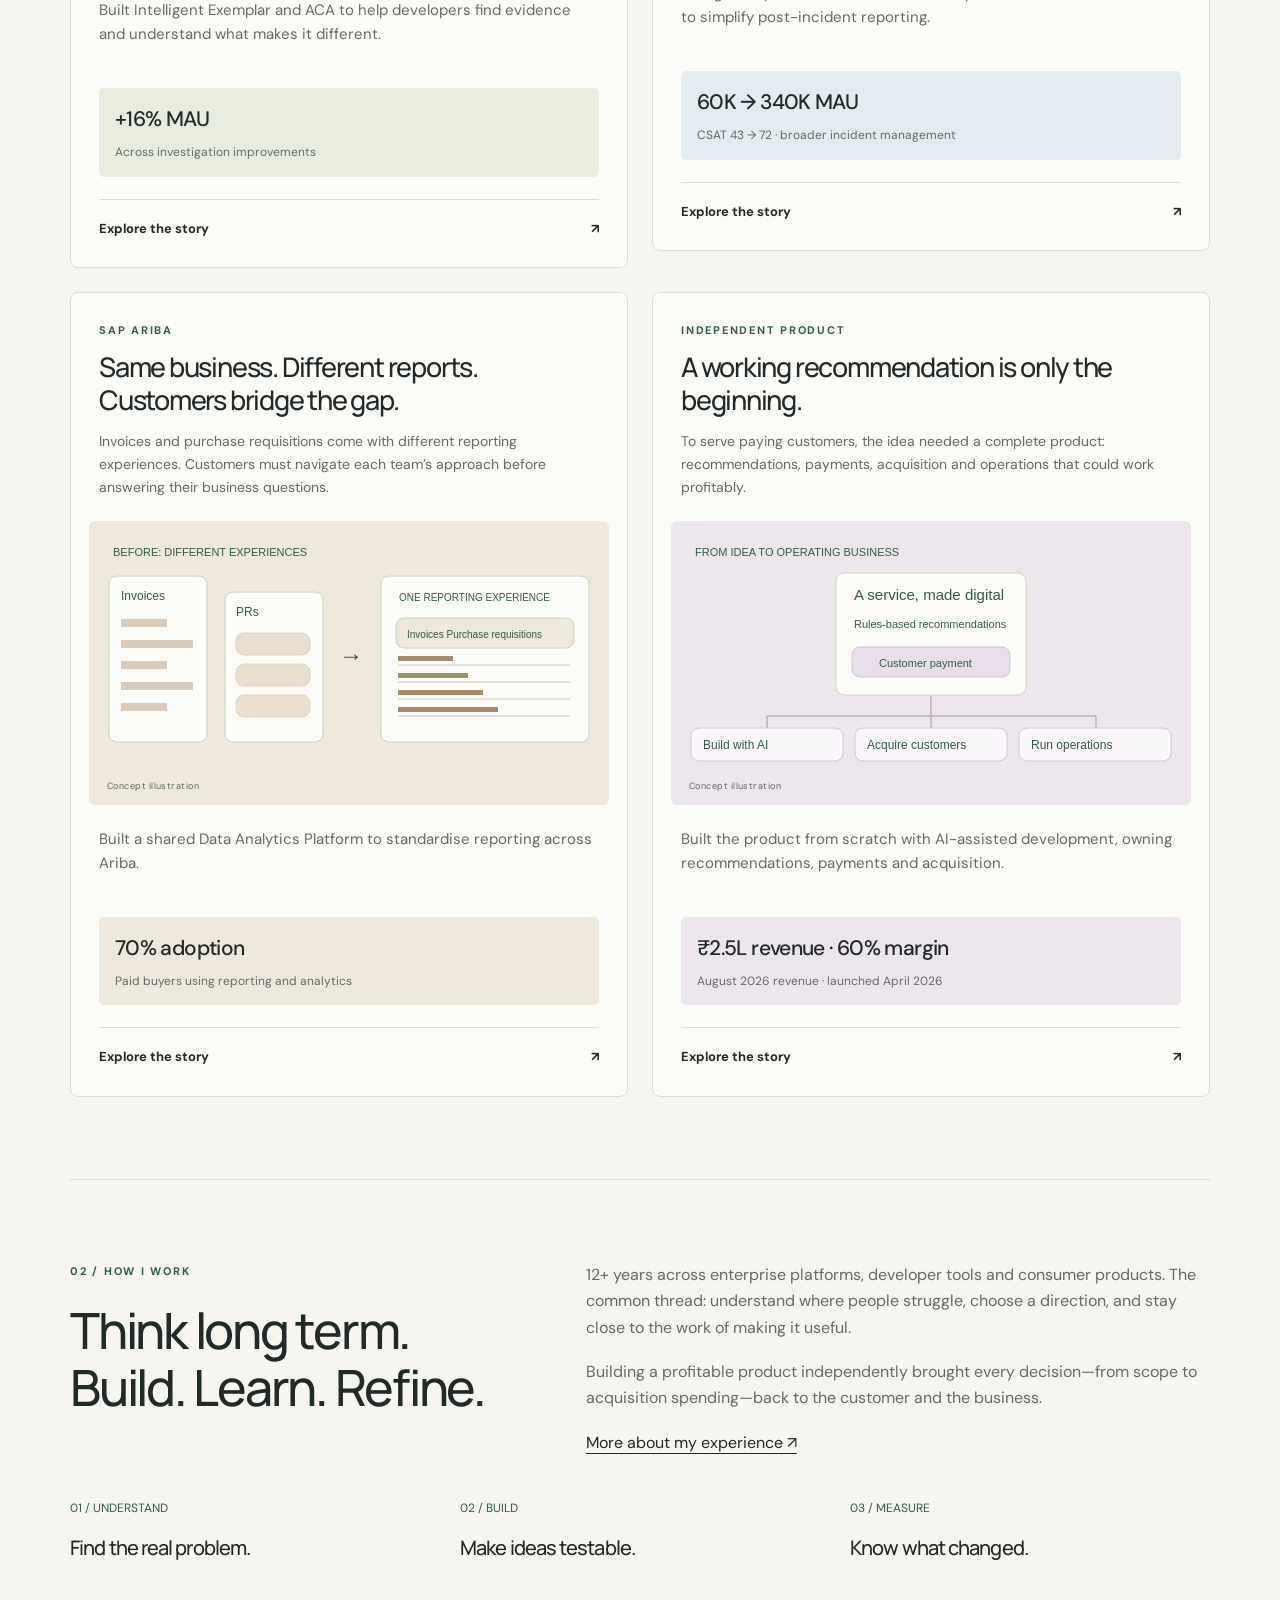
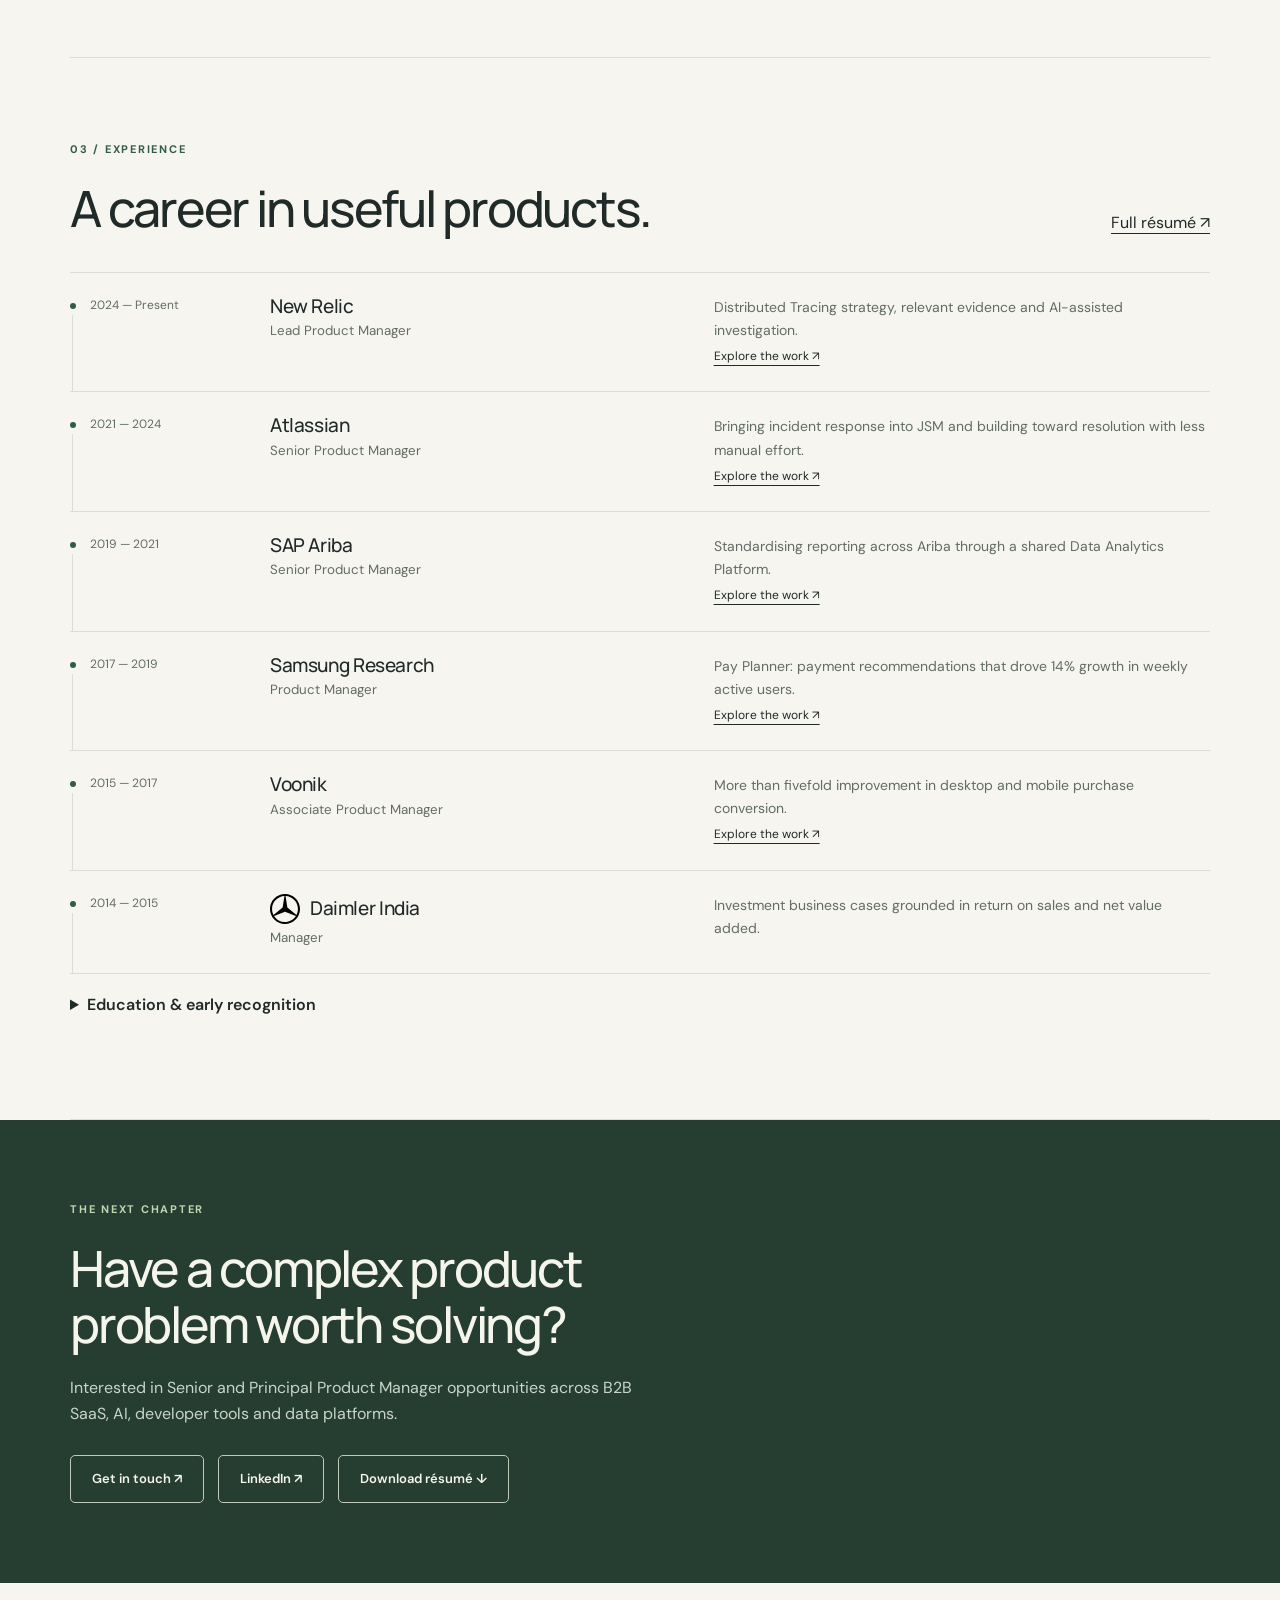
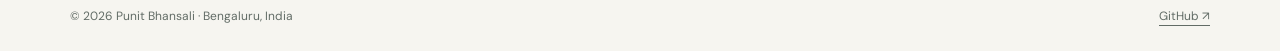
==== commit 50f94921: "Make customer problems and their stakes concrete before presenting solutions" ====
--- a/index.html
+++ b/index.html
@@ -1 +1 @@
-<!doctype html><html lang="en"><head><meta charset="utf-8"><meta name="viewport" content="width=device-width,initial-scale=1"><title>Product leadership, applied AI &amp; measurable impact | Punit Bhansali</title><meta name="description" content="Punit Bhansali — product leader building enterprise SaaS, AI-assisted workflows and data products. Explore work at New Relic, Atlassian, SAP and an independent build."><meta name="theme-color" content="#f6f5f0"><meta property="og:title" content="Product leadership, applied AI &amp; measurable impact"><meta property="og:description" content="Punit Bhansali — product leader building enterprise SaaS, AI-assisted workflows and data products. Explore work at New Relic, Atlassian, SAP and an independent build."><meta property="og:type" content="website"><link rel="icon" href="assets/favicon.svg" type="image/svg+xml"><link rel="stylesheet" href="assets/style.css"><script type="application/ld+json">{"@context": "https://schema.org", "@type": "Person", "name": "Punit Bhansali", "url": "https://www.punitbhansali.in", "jobTitle": "Lead Product Manager", "sameAs": ["https://github.com/pmpunit", "https://www.linkedin.com/in/punit-bhansali-15833a29/"]}</script></head><body><a class="skip" href="#main">Skip to content</a><header><nav><a class="brand" href="index.html">Punit Bhansali<span style="color:#648344">.</span></a><div class="navlinks"><a href="index.html#work">Selected work</a><a href="index.html#about">About</a><a class="extra" href="Punit_Bhansali_Resume.pdf">Résumé ↗</a><a href="#contact">Let’s talk ↗</a></div></nav></header><main id="main"><div class="wrap"><section class="hero"><div><span class="eyebrow">Product leader. Hands-on builder.</span><h1>Good products start with seeing the problem clearly.</h1><p>Building products that make complex work simpler.<br>Across enterprise software, applied AI and a business built from scratch.</p><div class="actions"><a class="btn primary" href="#work">Explore my work ↓</a><a class="btn" href="Punit_Bhansali_Resume.pdf">Download résumé ↗</a></div></div><div class="hero-art" aria-label="Illustration: complex signals become a clear next step"><div class="art-label">From complexity</div><div class="signals"><i class="" style="height:18px"></i><i class="" style="height:55px"></i><i class="" style="height:92px"></i><i class="" style="height:37px"></i><i class="" style="height:74px"></i><i class="" style="height:19px"></i><i class="" style="height:56px"></i><i class="" style="height:93px"></i><i class="" style="height:38px"></i><i class="" style="height:75px"></i><i class="" style="height:20px"></i><i class="" style="height:57px"></i><i class="hot" style="height:94px"></i><i class="hot" style="height:39px"></i><i class="hot" style="height:76px"></i><i class="" style="height:21px"></i><i class="" style="height:58px"></i><i class="" style="height:95px"></i><i class="" style="height:40px"></i><i class="" style="height:77px"></i><i class="" style="height:22px"></i><i class="" style="height:59px"></i><i class="" style="height:96px"></i><i class="" style="height:41px"></i><i class="" style="height:78px"></i><i class="" style="height:23px"></i><i class="" style="height:60px"></i><i class="" style="height:97px"></i><i class="" style="height:42px"></i></div><div class="art-arrow">↓</div><div class="art-box"><div class="art-label">To a clear next step</div><strong>Find the signal. Make it useful.</strong><p>Product strategy · Customer context · Applied AI</p></div></div></section><div class="trust brand-strip"><span class="brand-caption">12+ YEARS ACROSS</span><div class="brand-grid"><div class="employer-logo"><img src="assets/logos/newrelic.svg" alt="New Relic logo" width="42" height="42"><span>New Relic</span></div><div class="employer-logo"><img src="assets/logos/atlassian.svg" alt="Atlassian logo" width="42" height="42"><span>Atlassian</span></div><div class="employer-logo"><img src="assets/logos/sap.svg" alt="SAP Ariba logo" width="42" height="42"><span>SAP Ariba</span></div><div class="employer-logo"><img src="assets/logos/samsung.svg" alt="Samsung logo" width="42" height="42"><span>Samsung</span></div><div class="employer-logo"><img src="assets/logos/voonik.svg" alt="Voonik logo" width="42" height="42"><span>Voonik</span></div></div></div><section class="section" id="work"><div class="section-head"><div><span class="eyebrow">01 / Selected work</span><h2>A few problems I’ve helped solve.</h2></div><p>How a customer problem became a product decision—and what changed next.</p></div><div class="cards visual-cards"><article class="card "><div class="visual-heading"><span class="eyebrow">New Relic</span><h3>The answer was buried in millions of traces.</h3></div><figure class="project-visual"><svg class="story-graphic" viewBox="0 0 520 250" role="img" aria-label="Illustration: many traces become relevant evidence and AI explanations" xmlns="http://www.w3.org/2000/svg"><title>Illustration: many traces become relevant evidence and AI explanations</title><text x="24" y="27" font-family="Arial,sans-serif" font-size="11" fill="#345c43">TOO MUCH DATA</text><text x="295" y="27" font-family="Arial,sans-serif" font-size="11" fill="#345c43">A USEFUL STARTING POINT</text><rect x="20" y="44" width="210" height="182" rx="8" fill="#fbfbf7" stroke="#c9d4c3"/><rect x="34" y="57" width="90" height="5" rx="2" fill="#d3ddcd"/><rect x="50" y="69" width="107" height="5" rx="2" fill="#d3ddcd"/><rect x="66" y="81" width="124" height="5" rx="2" fill="#d3ddcd"/><rect x="34" y="93" width="141" height="5" rx="2" fill="#d3ddcd"/><rect x="50" y="105" width="92" height="5" rx="2" fill="#d3ddcd"/><rect x="66" y="117" width="109" height="5" rx="2" fill="#d3ddcd"/><rect x="34" y="129" width="126" height="5" rx="2" fill="#345c43"/><rect x="50" y="141" width="143" height="5" rx="2" fill="#d3ddcd"/><rect x="66" y="153" width="94" height="5" rx="2" fill="#d3ddcd"/><rect x="34" y="165" width="111" height="5" rx="2" fill="#d3ddcd"/><rect x="50" y="177" width="128" height="5" rx="2" fill="#d3ddcd"/><rect x="66" y="189" width="145" height="5" rx="2" fill="#d3ddcd"/><rect x="34" y="201" width="96" height="5" rx="2" fill="#d3ddcd"/><text x="246" y="140" font-family="Arial,sans-serif" font-size="24" fill="#345c43">→</text><rect x="285" y="44" width="215" height="74" rx="8" fill="#fbfbf7" stroke="#c9d4c3"/><text x="303" y="69" font-family="Arial,sans-serif" font-size="15" fill="#345c43">Intelligent Exemplar</text><text x="303" y="94" font-family="Arial,sans-serif" font-size="12" fill="#345c43">Find the relevant trace</text><text x="387" y="143" font-family="Arial,sans-serif" font-size="22" fill="#345c43">↓</text><rect x="285" y="158" width="215" height="68" rx="8" fill="#fbfbf7" stroke="#c9d4c3"/><text x="303" y="182" font-family="Arial,sans-serif" font-size="15" fill="#345c43">Attribute Correlation</text><text x="303" y="205" font-family="Arial,sans-serif" font-size="12" fill="#345c43">Explain the pattern with AI</text></svg><figcaption>Concept illustration</figcaption></figure><div class="visual-copy"><p>Built Intelligent Exemplar and ACA to help developers find evidence and understand what makes it different.</p><div class="impact-strip"><strong>+16% MAU</strong><span>Across investigation improvements</span></div><a class="card-link" href="new-relic.html">Explore the story <span aria-hidden="true">↗</span></a></div></article><article class="card blue"><div class="visual-heading"><span class="eyebrow">Atlassian</span><h3>Tickets in JSM. Resolution everywhere else.</h3></div><figure class="project-visual"><svg class="story-graphic" viewBox="0 0 520 250" role="img" aria-label="Illustration: scattered incident work becomes a coordinated response in JSM" xmlns="http://www.w3.org/2000/svg"><title>Illustration: scattered incident work becomes a coordinated response in JSM</title><text x="24" y="27" font-family="Arial,sans-serif" font-size="11" fill="#345c43">BEFORE: WORK SCATTERED</text><rect x="20" y="100" width="110" height="56" rx="8" fill="#fbfbf7" stroke="#c9d4c3"/><text x="45" y="134" font-family="Arial,sans-serif" font-size="14" fill="#345c43">JSM ticket</text><rect x="25" y="44" width="125" height="40" rx="8" fill="#f3f5f6" stroke="#c7d2dd"/><text x="35" y="69" font-family="Arial,sans-serif" font-size="11" fill="#345c43">Responders</text><rect x="150" y="76" width="125" height="40" rx="8" fill="#f3f5f6" stroke="#c7d2dd"/><text x="160" y="101" font-family="Arial,sans-serif" font-size="11" fill="#345c43">Collaboration</text><rect x="125" y="176" width="150" height="40" rx="8" fill="#f3f5f6" stroke="#c7d2dd"/><text x="135" y="201" font-family="Arial,sans-serif" font-size="11" fill="#345c43">Stakeholder updates</text><text x="285" y="135" font-family="Arial,sans-serif" font-size="24" fill="#345c43">→</text><rect x="325" y="44" width="175" height="182" rx="8" fill="#f9fbfc" stroke="#aabfce"/><text x="343" y="70" font-family="Arial,sans-serif" font-size="11" fill="#345c43">RESPONSE IN JSM</text><text x="340" y="98" font-family="Arial,sans-serif" font-size="11" fill="#345c43">Responders + alerts</text><text x="340" y="129" font-family="Arial,sans-serif" font-size="11" fill="#345c43">Incident Command Center</text><text x="340" y="160" font-family="Arial,sans-serif" font-size="11" fill="#345c43">Live stakeholder updates</text><text x="340" y="204" font-family="Arial,sans-serif" font-size="11" fill="#345c43">Then: AI-drafted PIRs</text><path d="M340 176 H484" stroke="#b6c7d3"/></svg><figcaption>Concept illustration</figcaption></figure><div class="visual-copy"><p>Brought responders, collaboration and updates into JSM, then used AI to simplify post-incident reporting.</p><div class="impact-strip"><strong>60K → 340K MAU</strong><span>CSAT 43 → 72 · broader incident management</span></div><a class="card-link" href="atlassian.html">Explore the story <span aria-hidden="true">↗</span></a></div></article><article class="card sand"><div class="visual-heading"><span class="eyebrow">SAP Ariba</span><h3>One suite. A different report in every workflow.</h3></div><figure class="project-visual"><svg class="story-graphic" viewBox="0 0 520 250" role="img" aria-label="Illustration: different invoice and requisition reports become a standard experience" xmlns="http://www.w3.org/2000/svg"><title>Illustration: different invoice and requisition reports become a standard experience</title><text x="24" y="27" font-family="Arial,sans-serif" font-size="11" fill="#345c43">BEFORE: DIFFERENT EXPERIENCES</text><rect x="20" y="47" width="98" height="166" rx="8" fill="#fbfbf7" stroke="#c9d4c3"/><text x="32" y="71" font-family="Arial,sans-serif" font-size="12" fill="#345c43">Invoices</text><rect x="136" y="63" width="98" height="150" rx="8" fill="#fbfbf7" stroke="#c9d4c3"/><text x="147" y="87" font-family="Arial,sans-serif" font-size="12" fill="#345c43">PRs</text><rect x="32" y="90" width="46" height="8" fill="#d8cbbb"/><rect x="32" y="111" width="72" height="8" fill="#d8cbbb"/><rect x="32" y="132" width="46" height="8" fill="#d8cbbb"/><rect x="32" y="153" width="72" height="8" fill="#d8cbbb"/><rect x="32" y="174" width="46" height="8" fill="#d8cbbb"/><rect x="147" y="104" width="74" height="22" rx="8" fill="#eadfce" stroke="#e0d5c4"/><rect x="147" y="135" width="74" height="22" rx="8" fill="#eadfce" stroke="#e0d5c4"/><rect x="147" y="166" width="74" height="22" rx="8" fill="#eadfce" stroke="#e0d5c4"/><text x="250" y="135" font-family="Arial,sans-serif" font-size="24" fill="#345c43">→</text><rect x="292" y="47" width="208" height="166" rx="8" fill="#fbfbf7" stroke="#c9d4c3"/><text x="310" y="72" font-family="Arial,sans-serif" font-size="10" fill="#345c43">ONE REPORTING EXPERIENCE</text><rect x="307" y="89" width="178" height="30" rx="8" fill="#eee7dc" stroke="#c9d4c3"/><text x="318" y="109" font-family="Arial,sans-serif" font-size="10" fill="#345c43">Invoices     Purchase requisitions</text><path d="M309 136 H481" stroke="#d5c9b5"/><rect x="309" y="127" width="55" height="5" fill="#a48c68"/><path d="M309 153 H481" stroke="#d5c9b5"/><rect x="309" y="144" width="70" height="5" fill="#a48c68"/><path d="M309 170 H481" stroke="#d5c9b5"/><rect x="309" y="161" width="85" height="5" fill="#a48c68"/><path d="M309 187 H481" stroke="#d5c9b5"/><rect x="309" y="178" width="100" height="5" fill="#a48c68"/></svg><figcaption>Concept illustration</figcaption></figure><div class="visual-copy"><p>Built a shared Data Analytics Platform to standardise reporting across Ariba.</p><div class="impact-strip"><strong>70% adoption</strong><span>Paid buyers using reporting and analytics</span></div><a class="card-link" href="sap-ariba.html">Explore the story <span aria-hidden="true">↗</span></a></div></article><article class="card plum"><div class="visual-heading"><span class="eyebrow">Independent product</span><h3>An idea needed an entire business around it.</h3></div><figure class="project-visual"><svg class="story-graphic" viewBox="0 0 520 250" role="img" aria-label="Illustration: digital service connects building, acquisition and operations" xmlns="http://www.w3.org/2000/svg"><title>Illustration: digital service connects building, acquisition and operations</title><text x="24" y="27" font-family="Arial,sans-serif" font-size="11" fill="#345c43">FROM IDEA TO OPERATING BUSINESS</text><rect x="165" y="44" width="190" height="122" rx="8" fill="#fbfbf7" stroke="#c9d4c3"/><text x="183" y="71" font-family="Arial,sans-serif" font-size="15" fill="#345c43">A service, made digital</text><text x="183" y="99" font-family="Arial,sans-serif" font-size="11" fill="#345c43">Rules-based recommendations</text><rect x="181" y="118" width="158" height="30" rx="8" fill="#e8deea" stroke="#d3c5d6"/><text x="208" y="138" font-family="Arial,sans-serif" font-size="11" fill="#345c43">Customer payment</text><path d="M260 167 V187 M96 187 H425 M96 187 V199 M260 187 V199 M425 187 V199" fill="none" stroke="#aa91ae"/><rect x="20" y="199" width="152" height="33" rx="8" fill="#faf7fa" stroke="#d3c5d6"/><text x="32" y="220" font-family="Arial,sans-serif" font-size="12" fill="#345c43">Build with AI</text><rect x="184" y="199" width="152" height="33" rx="8" fill="#faf7fa" stroke="#d3c5d6"/><text x="196" y="220" font-family="Arial,sans-serif" font-size="12" fill="#345c43">Acquire customers</text><rect x="348" y="199" width="152" height="33" rx="8" fill="#faf7fa" stroke="#d3c5d6"/><text x="360" y="220" font-family="Arial,sans-serif" font-size="12" fill="#345c43">Run operations</text></svg><figcaption>Concept illustration</figcaption></figure><div class="visual-copy"><p>Built the product from scratch with AI-assisted development, owning recommendations, payments and acquisition.</p><div class="impact-strip"><strong>₹2.5L revenue · 60% margin</strong><span>August 2026 revenue · launched April 2026</span></div><a class="card-link" href="independent-build.html">Explore the story <span aria-hidden="true">↗</span></a></div></article></div></section><section class="section" id="about"><div class="split"><div><span class="eyebrow">02 / How I work</span><h2>Think long term.<br>Build. Learn. Refine.</h2></div><div><p>12+ years across enterprise platforms, developer tools and consumer products. The common thread: understand where people struggle, choose a direction, and stay close to the work of making it useful.</p><p>Building a profitable product independently brought every decision—from scope to acquisition spending—back to the customer and the business.</p><a href="https://www.linkedin.com/in/punit-bhansali-15833a29/">More about my experience ↗</a></div></div><div class="principles"><div><span class="number">01 / UNDERSTAND</span><h3>Find the real problem.</h3></div><div><span class="number">02 / BUILD</span><h3>Make ideas testable.</h3></div><div><span class="number">03 / MEASURE</span><h3>Know what changed.</h3></div></div></section><section class="section" id="experience"><div class="section-head"><div><span class="eyebrow">03 / Experience</span><h2>A career in useful products.</h2></div><a href="Punit_Bhansali_Resume.pdf">Full résumé ↗</a></div><div class="career-row"><time>2024 — Present</time><div><h3>New Relic</h3><small>Lead Product Manager</small></div><div><p>Distributed Tracing strategy, relevant evidence and AI-assisted investigation.</p><a href="new-relic.html">Explore the work ↗</a></div></div><div class="career-row"><time>2021 — 2024</time><div><h3>Atlassian</h3><small>Senior Product Manager</small></div><div><p>Bringing incident response into JSM and building toward resolution with less manual effort.</p><a href="atlassian.html">Explore the work ↗</a></div></div><div class="career-row"><time>2019 — 2021</time><div><h3>SAP Ariba</h3><small>Senior Product Manager</small></div><div><p>Standardising reporting across Ariba through a shared Data Analytics Platform.</p><a href="sap-ariba.html">Explore the work ↗</a></div></div><div class="career-row"><time>2017 — 2019</time><div><h3>Samsung Research</h3><small>Product Manager</small></div><div><p>Pay Planner: payment recommendations that drove 14% growth in weekly active users.</p><a href="samsung.html">Explore the work ↗</a></div></div><div class="career-row"><time>2015 — 2017</time><div><h3>Voonik</h3><small>Associate Product Manager</small></div><div><p>More than fivefold improvement in desktop and mobile purchase conversion.</p><a href="voonik.html">Explore the work ↗</a></div></div><div class="career-row"><time>2014 — 2015</time><div><h3 class="employer-heading"><img src="assets/logos/mercedes.svg" alt="Mercedes-Benz emblem" width="30" height="30">Daimler India</h3><small>Manager</small></div><div><p>Investment business cases grounded in return on sales and net value added.</p></div></div><details><summary>Education & early recognition</summary><p>PGDM · IIM Shillong · 2014<br>B.Tech, Computer Science & Engineering · VIT Vellore · 2012</p><p class="early-employer"><img src="assets/logos/ibm.svg" alt="IBM logo" width="38" height="28"> IBM · Outstanding Intern, Management Intern Leadership Development Programme. Recommendations to improve client experience through the India Speed initiative.</p><p class="early-employer"><img src="assets/logos/musigma.svg" alt="Mu Sigma logo" width="30" height="30"> Mu Sigma · SPOT Award during undergraduate internship for timely insights from Twitter data for Innovation and Development.</p></details></section></div></main><section class="contact" id="contact"><div class="wrap"><span class="eyebrow">The next chapter</span><h2>Have a complex product problem worth solving?</h2><p style="margin-top:22px;max-width:600px;color:#c9d5cb">Interested in Senior and Principal Product Manager opportunities across B2B SaaS, AI, developer tools and data platforms.</p><div class="actions"><a class="btn" href="mailto:punitbhansali@gmail.com">Get in touch ↗</a><a class="btn" href="https://www.linkedin.com/in/punit-bhansali-15833a29/">LinkedIn ↗</a><a class="btn" href="Punit_Bhansali_Resume.pdf">Download résumé ↓</a></div></div></section><footer><div class="wrap footer-inner"><span>© 2026 Punit Bhansali · Bengaluru, India</span><a href="https://github.com/pmpunit">GitHub ↗</a></div></footer></body></html>+<!doctype html><html lang="en"><head><meta charset="utf-8"><meta name="viewport" content="width=device-width,initial-scale=1"><title>Product leadership, applied AI &amp; measurable impact | Punit Bhansali</title><meta name="description" content="Punit Bhansali — product leader building enterprise SaaS, AI-assisted workflows and data products. Explore work at New Relic, Atlassian, SAP and an independent build."><meta name="theme-color" content="#f6f5f0"><meta property="og:title" content="Product leadership, applied AI &amp; measurable impact"><meta property="og:description" content="Punit Bhansali — product leader building enterprise SaaS, AI-assisted workflows and data products. Explore work at New Relic, Atlassian, SAP and an independent build."><meta property="og:type" content="website"><link rel="icon" href="assets/favicon.svg" type="image/svg+xml"><link rel="stylesheet" href="assets/style.css"><script type="application/ld+json">{"@context": "https://schema.org", "@type": "Person", "name": "Punit Bhansali", "url": "https://www.punitbhansali.in", "jobTitle": "Lead Product Manager", "sameAs": ["https://github.com/pmpunit", "https://www.linkedin.com/in/punit-bhansali-15833a29/"]}</script></head><body><a class="skip" href="#main">Skip to content</a><header><nav><a class="brand" href="index.html">Punit Bhansali<span style="color:#648344">.</span></a><div class="navlinks"><a href="index.html#work">Selected work</a><a href="index.html#about">About</a><a class="extra" href="Punit_Bhansali_Resume.pdf">Résumé ↗</a><a href="#contact">Let’s talk ↗</a></div></nav></header><main id="main"><div class="wrap"><section class="hero"><div><span class="eyebrow">Product leader. Hands-on builder.</span><h1>Good products start with seeing the problem clearly.</h1><p>Building products that make complex work simpler.<br>Across enterprise software, applied AI and a business built from scratch.</p><div class="actions"><a class="btn primary" href="#work">Explore my work ↓</a><a class="btn" href="Punit_Bhansali_Resume.pdf">Download résumé ↗</a></div></div><div class="hero-art" aria-label="Illustration: complex signals become a clear next step"><div class="art-label">From complexity</div><div class="signals"><i class="" style="height:18px"></i><i class="" style="height:55px"></i><i class="" style="height:92px"></i><i class="" style="height:37px"></i><i class="" style="height:74px"></i><i class="" style="height:19px"></i><i class="" style="height:56px"></i><i class="" style="height:93px"></i><i class="" style="height:38px"></i><i class="" style="height:75px"></i><i class="" style="height:20px"></i><i class="" style="height:57px"></i><i class="hot" style="height:94px"></i><i class="hot" style="height:39px"></i><i class="hot" style="height:76px"></i><i class="" style="height:21px"></i><i class="" style="height:58px"></i><i class="" style="height:95px"></i><i class="" style="height:40px"></i><i class="" style="height:77px"></i><i class="" style="height:22px"></i><i class="" style="height:59px"></i><i class="" style="height:96px"></i><i class="" style="height:41px"></i><i class="" style="height:78px"></i><i class="" style="height:23px"></i><i class="" style="height:60px"></i><i class="" style="height:97px"></i><i class="" style="height:42px"></i></div><div class="art-arrow">↓</div><div class="art-box"><div class="art-label">To a clear next step</div><strong>Find the signal. Make it useful.</strong><p>Product strategy · Customer context · Applied AI</p></div></div></section><div class="trust brand-strip"><span class="brand-caption">12+ YEARS ACROSS</span><div class="brand-grid"><div class="employer-logo"><img src="assets/logos/newrelic.svg" alt="New Relic logo" width="42" height="42"><span>New Relic</span></div><div class="employer-logo"><img src="assets/logos/atlassian.svg" alt="Atlassian logo" width="42" height="42"><span>Atlassian</span></div><div class="employer-logo"><img src="assets/logos/sap.svg" alt="SAP Ariba logo" width="42" height="42"><span>SAP Ariba</span></div><div class="employer-logo"><img src="assets/logos/samsung.svg" alt="Samsung logo" width="42" height="42"><span>Samsung</span></div><div class="employer-logo"><img src="assets/logos/voonik.svg" alt="Voonik logo" width="42" height="42"><span>Voonik</span></div></div></div><section class="section" id="work"><div class="section-head"><div><span class="eyebrow">01 / Selected work</span><h2>A few problems I’ve helped solve.</h2></div><p>How a customer problem became a product decision—and what changed next.</p></div><div class="cards visual-cards"><article class="card "><div class="visual-heading"><span class="eyebrow">New Relic</span><h3>Latency spikes. Errors climb. Where do you even start?</h3><p class="problem-context">Users face slow or failed requests. Developers see the spike, but millions of traces leave them searching for what changed and where to begin.</p></div><figure class="project-visual"><svg class="story-graphic" viewBox="0 0 520 290" role="img" aria-label="Illustration: latency and error spike, overwhelming trace data, relevant evidence and AI explanation" xmlns="http://www.w3.org/2000/svg"><title>From an error spike to a clearer next step</title><g font-family="Arial,sans-serif" fill="#345c43"><rect x="20" y="16" width="480" height="58" rx="8" fill="#fbfbf7" stroke="#c9d4c3"/><text x="34" y="38" font-size="11" fill="#884e37">LATENCY / ERROR SPIKE</text><path d="M230 55 L270 55 L280 49 L290 56 L313 54 L324 27 L335 57 L349 50 L361 55 L385 55 L396 37 L405 52 L480 52" stroke="#a25c3c" stroke-width="2.5" fill="none"/><text x="34" y="58" font-size="12">Something is wrong. Why?</text><text x="24" y="104" font-size="11">MILLIONS OF TRACES</text><text x="286" y="104" font-size="11">A CLEARER NEXT STEP</text><rect x="20" y="116" width="205" height="153" rx="8" fill="#fbfbf7" stroke="#c9d4c3"/><rect x="33" y="127" width="100" height="5" rx="2" fill="#d3ddcd"/><rect x="45" y="139" width="117" height="5" rx="2" fill="#d3ddcd"/><rect x="57" y="151" width="134" height="5" rx="2" fill="#d3ddcd"/><rect x="33" y="163" width="151" height="5" rx="2" fill="#d3ddcd"/><rect x="45" y="175" width="103" height="5" rx="2" fill="#d3ddcd"/><rect x="57" y="187" width="120" height="5" rx="2" fill="#345c43"/><rect x="33" y="199" width="137" height="5" rx="2" fill="#d3ddcd"/><rect x="45" y="211" width="154" height="5" rx="2" fill="#d3ddcd"/><rect x="57" y="223" width="106" height="5" rx="2" fill="#d3ddcd"/><rect x="33" y="235" width="123" height="5" rx="2" fill="#d3ddcd"/><rect x="45" y="247" width="140" height="5" rx="2" fill="#d3ddcd"/><text x="243" y="199" font-size="24">→</text><rect x="280" y="116" width="220" height="67" rx="8" fill="#fbfbf7" stroke="#c9d4c3"/><text x="295" y="141" font-size="14">Intelligent Exemplar</text><text x="295" y="162" font-size="12">Surface relevant evidence</text><text x="385" y="205" font-size="20">↓</text><rect x="280" y="217" width="220" height="52" rx="8" fill="#fbfbf7" stroke="#c9d4c3"/><text x="295" y="239" font-size="14">Attribute Correlation Analysis</text><text x="295" y="259" font-size="11">Explain the patterns with AI</text></g></svg><figcaption>Concept illustration</figcaption></figure><div class="visual-copy"><p>Built Intelligent Exemplar and ACA to help developers find evidence and understand what makes it different.</p><div class="impact-strip"><strong>+16% MAU</strong><span>Across investigation improvements</span></div><a class="card-link" href="new-relic.html">Explore the story <span aria-hidden="true">↗</span></a></div></article><article class="card blue"><div class="visual-heading"><span class="eyebrow">Atlassian</span><h3>The service is down. Coordinating the response is still manual.</h3><p class="problem-context">The ticket is in JSM. Finding responders, coordinating the response and updating stakeholders happens elsewhere—while the team is trying to restore service.</p></div><figure class="project-visual"><svg class="story-graphic" viewBox="0 0 520 250" role="img" aria-label="Illustration: scattered incident work becomes a coordinated response in JSM" xmlns="http://www.w3.org/2000/svg"><title>Illustration: scattered incident work becomes a coordinated response in JSM</title><text x="24" y="27" font-family="Arial,sans-serif" font-size="11" fill="#345c43">BEFORE: WORK SCATTERED</text><rect x="20" y="100" width="110" height="56" rx="8" fill="#fbfbf7" stroke="#c9d4c3"/><text x="45" y="134" font-family="Arial,sans-serif" font-size="14" fill="#345c43">JSM ticket</text><rect x="25" y="44" width="125" height="40" rx="8" fill="#f3f5f6" stroke="#c7d2dd"/><text x="35" y="69" font-family="Arial,sans-serif" font-size="11" fill="#345c43">Responders</text><rect x="150" y="76" width="125" height="40" rx="8" fill="#f3f5f6" stroke="#c7d2dd"/><text x="160" y="101" font-family="Arial,sans-serif" font-size="11" fill="#345c43">Collaboration</text><rect x="125" y="176" width="150" height="40" rx="8" fill="#f3f5f6" stroke="#c7d2dd"/><text x="135" y="201" font-family="Arial,sans-serif" font-size="11" fill="#345c43">Stakeholder updates</text><text x="285" y="135" font-family="Arial,sans-serif" font-size="24" fill="#345c43">→</text><rect x="325" y="44" width="175" height="182" rx="8" fill="#f9fbfc" stroke="#aabfce"/><text x="343" y="70" font-family="Arial,sans-serif" font-size="11" fill="#345c43">RESPONSE IN JSM</text><text x="340" y="98" font-family="Arial,sans-serif" font-size="11" fill="#345c43">Responders + alerts</text><text x="340" y="129" font-family="Arial,sans-serif" font-size="11" fill="#345c43">Incident Command Center</text><text x="340" y="160" font-family="Arial,sans-serif" font-size="11" fill="#345c43">Live stakeholder updates</text><text x="340" y="204" font-family="Arial,sans-serif" font-size="11" fill="#345c43">Then: AI-drafted PIRs</text><path d="M340 176 H484" stroke="#b6c7d3"/></svg><figcaption>Concept illustration</figcaption></figure><div class="visual-copy"><p>Brought responders, collaboration and updates into JSM, then used AI to simplify post-incident reporting.</p><div class="impact-strip"><strong>60K → 340K MAU</strong><span>CSAT 43 → 72 · broader incident management</span></div><a class="card-link" href="atlassian.html">Explore the story <span aria-hidden="true">↗</span></a></div></article><article class="card sand"><div class="visual-heading"><span class="eyebrow">SAP Ariba</span><h3>Same business. Different reports. Customers bridge the gap.</h3><p class="problem-context">Invoices and purchase requisitions come with different reporting experiences. Customers must navigate each team’s approach before answering their business questions.</p></div><figure class="project-visual"><svg class="story-graphic" viewBox="0 0 520 250" role="img" aria-label="Illustration: different invoice and requisition reports become a standard experience" xmlns="http://www.w3.org/2000/svg"><title>Illustration: different invoice and requisition reports become a standard experience</title><text x="24" y="27" font-family="Arial,sans-serif" font-size="11" fill="#345c43">BEFORE: DIFFERENT EXPERIENCES</text><rect x="20" y="47" width="98" height="166" rx="8" fill="#fbfbf7" stroke="#c9d4c3"/><text x="32" y="71" font-family="Arial,sans-serif" font-size="12" fill="#345c43">Invoices</text><rect x="136" y="63" width="98" height="150" rx="8" fill="#fbfbf7" stroke="#c9d4c3"/><text x="147" y="87" font-family="Arial,sans-serif" font-size="12" fill="#345c43">PRs</text><rect x="32" y="90" width="46" height="8" fill="#d8cbbb"/><rect x="32" y="111" width="72" height="8" fill="#d8cbbb"/><rect x="32" y="132" width="46" height="8" fill="#d8cbbb"/><rect x="32" y="153" width="72" height="8" fill="#d8cbbb"/><rect x="32" y="174" width="46" height="8" fill="#d8cbbb"/><rect x="147" y="104" width="74" height="22" rx="8" fill="#eadfce" stroke="#e0d5c4"/><rect x="147" y="135" width="74" height="22" rx="8" fill="#eadfce" stroke="#e0d5c4"/><rect x="147" y="166" width="74" height="22" rx="8" fill="#eadfce" stroke="#e0d5c4"/><text x="250" y="135" font-family="Arial,sans-serif" font-size="24" fill="#345c43">→</text><rect x="292" y="47" width="208" height="166" rx="8" fill="#fbfbf7" stroke="#c9d4c3"/><text x="310" y="72" font-family="Arial,sans-serif" font-size="10" fill="#345c43">ONE REPORTING EXPERIENCE</text><rect x="307" y="89" width="178" height="30" rx="8" fill="#eee7dc" stroke="#c9d4c3"/><text x="318" y="109" font-family="Arial,sans-serif" font-size="10" fill="#345c43">Invoices     Purchase requisitions</text><path d="M309 136 H481" stroke="#d5c9b5"/><rect x="309" y="127" width="55" height="5" fill="#a48c68"/><path d="M309 153 H481" stroke="#d5c9b5"/><rect x="309" y="144" width="70" height="5" fill="#a48c68"/><path d="M309 170 H481" stroke="#d5c9b5"/><rect x="309" y="161" width="85" height="5" fill="#a48c68"/><path d="M309 187 H481" stroke="#d5c9b5"/><rect x="309" y="178" width="100" height="5" fill="#a48c68"/></svg><figcaption>Concept illustration</figcaption></figure><div class="visual-copy"><p>Built a shared Data Analytics Platform to standardise reporting across Ariba.</p><div class="impact-strip"><strong>70% adoption</strong><span>Paid buyers using reporting and analytics</span></div><a class="card-link" href="sap-ariba.html">Explore the story <span aria-hidden="true">↗</span></a></div></article><article class="card plum"><div class="visual-heading"><span class="eyebrow">Independent product</span><h3>A working recommendation is only the beginning.</h3><p class="problem-context">To serve paying customers, the idea needed a complete product: recommendations, payments, acquisition and operations that could work profitably.</p></div><figure class="project-visual"><svg class="story-graphic" viewBox="0 0 520 250" role="img" aria-label="Illustration: digital service connects building, acquisition and operations" xmlns="http://www.w3.org/2000/svg"><title>Illustration: digital service connects building, acquisition and operations</title><text x="24" y="27" font-family="Arial,sans-serif" font-size="11" fill="#345c43">FROM IDEA TO OPERATING BUSINESS</text><rect x="165" y="44" width="190" height="122" rx="8" fill="#fbfbf7" stroke="#c9d4c3"/><text x="183" y="71" font-family="Arial,sans-serif" font-size="15" fill="#345c43">A service, made digital</text><text x="183" y="99" font-family="Arial,sans-serif" font-size="11" fill="#345c43">Rules-based recommendations</text><rect x="181" y="118" width="158" height="30" rx="8" fill="#e8deea" stroke="#d3c5d6"/><text x="208" y="138" font-family="Arial,sans-serif" font-size="11" fill="#345c43">Customer payment</text><path d="M260 167 V187 M96 187 H425 M96 187 V199 M260 187 V199 M425 187 V199" fill="none" stroke="#aa91ae"/><rect x="20" y="199" width="152" height="33" rx="8" fill="#faf7fa" stroke="#d3c5d6"/><text x="32" y="220" font-family="Arial,sans-serif" font-size="12" fill="#345c43">Build with AI</text><rect x="184" y="199" width="152" height="33" rx="8" fill="#faf7fa" stroke="#d3c5d6"/><text x="196" y="220" font-family="Arial,sans-serif" font-size="12" fill="#345c43">Acquire customers</text><rect x="348" y="199" width="152" height="33" rx="8" fill="#faf7fa" stroke="#d3c5d6"/><text x="360" y="220" font-family="Arial,sans-serif" font-size="12" fill="#345c43">Run operations</text></svg><figcaption>Concept illustration</figcaption></figure><div class="visual-copy"><p>Built the product from scratch with AI-assisted development, owning recommendations, payments and acquisition.</p><div class="impact-strip"><strong>₹2.5L revenue · 60% margin</strong><span>August 2026 revenue · launched April 2026</span></div><a class="card-link" href="independent-build.html">Explore the story <span aria-hidden="true">↗</span></a></div></article></div></section><section class="section" id="about"><div class="split"><div><span class="eyebrow">02 / How I work</span><h2>Think long term.<br>Build. Learn. Refine.</h2></div><div><p>12+ years across enterprise platforms, developer tools and consumer products. The common thread: understand where people struggle, choose a direction, and stay close to the work of making it useful.</p><p>Building a profitable product independently brought every decision—from scope to acquisition spending—back to the customer and the business.</p><a href="https://www.linkedin.com/in/punit-bhansali-15833a29/">More about my experience ↗</a></div></div><div class="principles"><div><span class="number">01 / UNDERSTAND</span><h3>Find the real problem.</h3></div><div><span class="number">02 / BUILD</span><h3>Make ideas testable.</h3></div><div><span class="number">03 / MEASURE</span><h3>Know what changed.</h3></div></div></section><section class="section" id="experience"><div class="section-head"><div><span class="eyebrow">03 / Experience</span><h2>A career in useful products.</h2></div><a href="Punit_Bhansali_Resume.pdf">Full résumé ↗</a></div><div class="career-row"><time>2024 — Present</time><div><h3>New Relic</h3><small>Lead Product Manager</small></div><div><p>Distributed Tracing strategy, relevant evidence and AI-assisted investigation.</p><a href="new-relic.html">Explore the work ↗</a></div></div><div class="career-row"><time>2021 — 2024</time><div><h3>Atlassian</h3><small>Senior Product Manager</small></div><div><p>Bringing incident response into JSM and building toward resolution with less manual effort.</p><a href="atlassian.html">Explore the work ↗</a></div></div><div class="career-row"><time>2019 — 2021</time><div><h3>SAP Ariba</h3><small>Senior Product Manager</small></div><div><p>Standardising reporting across Ariba through a shared Data Analytics Platform.</p><a href="sap-ariba.html">Explore the work ↗</a></div></div><div class="career-row"><time>2017 — 2019</time><div><h3>Samsung Research</h3><small>Product Manager</small></div><div><p>Pay Planner: payment recommendations that drove 14% growth in weekly active users.</p><a href="samsung.html">Explore the work ↗</a></div></div><div class="career-row"><time>2015 — 2017</time><div><h3>Voonik</h3><small>Associate Product Manager</small></div><div><p>More than fivefold improvement in desktop and mobile purchase conversion.</p><a href="voonik.html">Explore the work ↗</a></div></div><div class="career-row"><time>2014 — 2015</time><div><h3 class="employer-heading"><img src="assets/logos/mercedes.svg" alt="Mercedes-Benz emblem" width="30" height="30">Daimler India</h3><small>Manager</small></div><div><p>Investment business cases grounded in return on sales and net value added.</p></div></div><details><summary>Education & early recognition</summary><p>PGDM · IIM Shillong · 2014<br>B.Tech, Computer Science & Engineering · VIT Vellore · 2012</p><p class="early-employer"><img src="assets/logos/ibm.svg" alt="IBM logo" width="38" height="28"> IBM · Outstanding Intern, Management Intern Leadership Development Programme. Recommendations to improve client experience through the India Speed initiative.</p><p class="early-employer"><img src="assets/logos/musigma.svg" alt="Mu Sigma logo" width="30" height="30"> Mu Sigma · SPOT Award during undergraduate internship for timely insights from Twitter data for Innovation and Development.</p></details></section></div></main><section class="contact" id="contact"><div class="wrap"><span class="eyebrow">The next chapter</span><h2>Have a complex product problem worth solving?</h2><p style="margin-top:22px;max-width:600px;color:#c9d5cb">Interested in Senior and Principal Product Manager opportunities across B2B SaaS, AI, developer tools and data platforms.</p><div class="actions"><a class="btn" href="mailto:punitbhansali@gmail.com">Get in touch ↗</a><a class="btn" href="https://www.linkedin.com/in/punit-bhansali-15833a29/">LinkedIn ↗</a><a class="btn" href="Punit_Bhansali_Resume.pdf">Download résumé ↓</a></div></div></section><footer><div class="wrap footer-inner"><span>© 2026 Punit Bhansali · Bengaluru, India</span><a href="https://github.com/pmpunit">GitHub ↗</a></div></footer></body></html>
--- a/assets/style.css
+++ b/assets/style.css
@@ -7,3 +7,5 @@
 
 /* Visual story overview: full detail lives in the case studies. */
 .visual-cards .card{display:flex;flex-direction:column}.visual-heading{padding:28px 28px 16px}.visual-heading .eyebrow{margin-bottom:12px}.visual-heading h3{font-size:27px;line-height:1.2;margin:0;min-height:66px}.project-visual{margin:0 18px;background:#e7ecdf;border-radius:6px;padding:8px 0 6px}.blue .project-visual{background:#e3eaf0}.sand .project-visual{background:#eee7dc}.plum .project-visual{background:#ece5eb}.story-graphic{display:block;width:100%;height:auto}.project-visual figcaption{font-size:9px;color:#5e685f;padding:0 18px 5px;letter-spacing:.05em}.visual-copy{padding:22px 28px 28px;display:flex;flex-direction:column;flex:1}.visual-copy>p{font-size:15px;line-height:1.6;min-height:72px}.visual-copy .impact-strip{margin-top:auto;padding:14px 16px}.visual-copy .card-link{margin-top:0}.career-row{position:relative;padding-left:20px}.career-row:before{content:"";position:absolute;left:0;top:30px;width:6px;height:6px;background:var(--green);border-radius:50%}.career-row:after{content:"";position:absolute;left:2px;top:42px;bottom:0;width:1px;background:var(--line)}@media(max-width:760px){.visual-heading{padding:24px 22px 16px}.visual-heading h3{font-size:25px;min-height:0}.visual-copy{padding:20px 22px 24px}.visual-copy>p{min-height:0}.project-visual{margin:0 10px}.impact-strip strong{font-size:19px}}
+
+.visual-heading .problem-context{font-size:14px;line-height:1.65;color:var(--muted);margin:14px 0 2px}.visual-heading h3{min-height:0}.visual-cards{align-items:start}.visual-cards .project-visual{margin-top:4px}
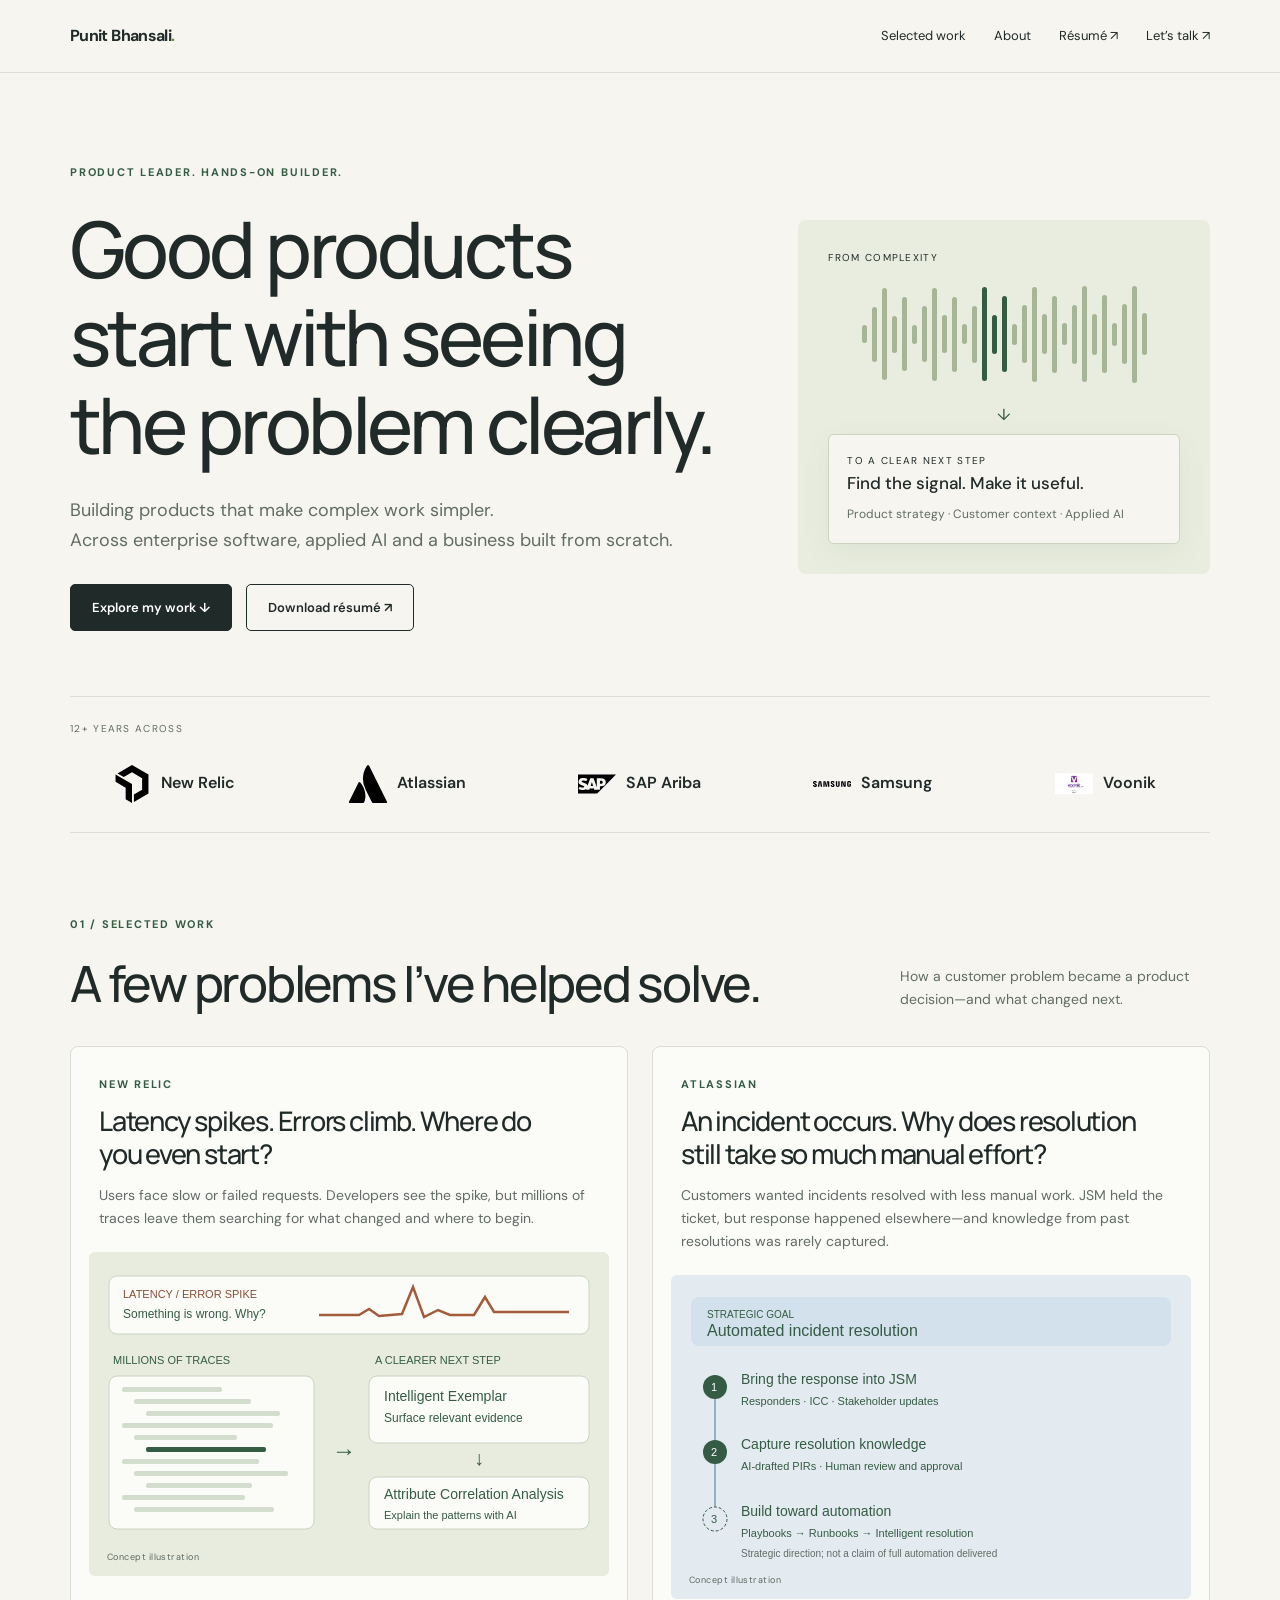
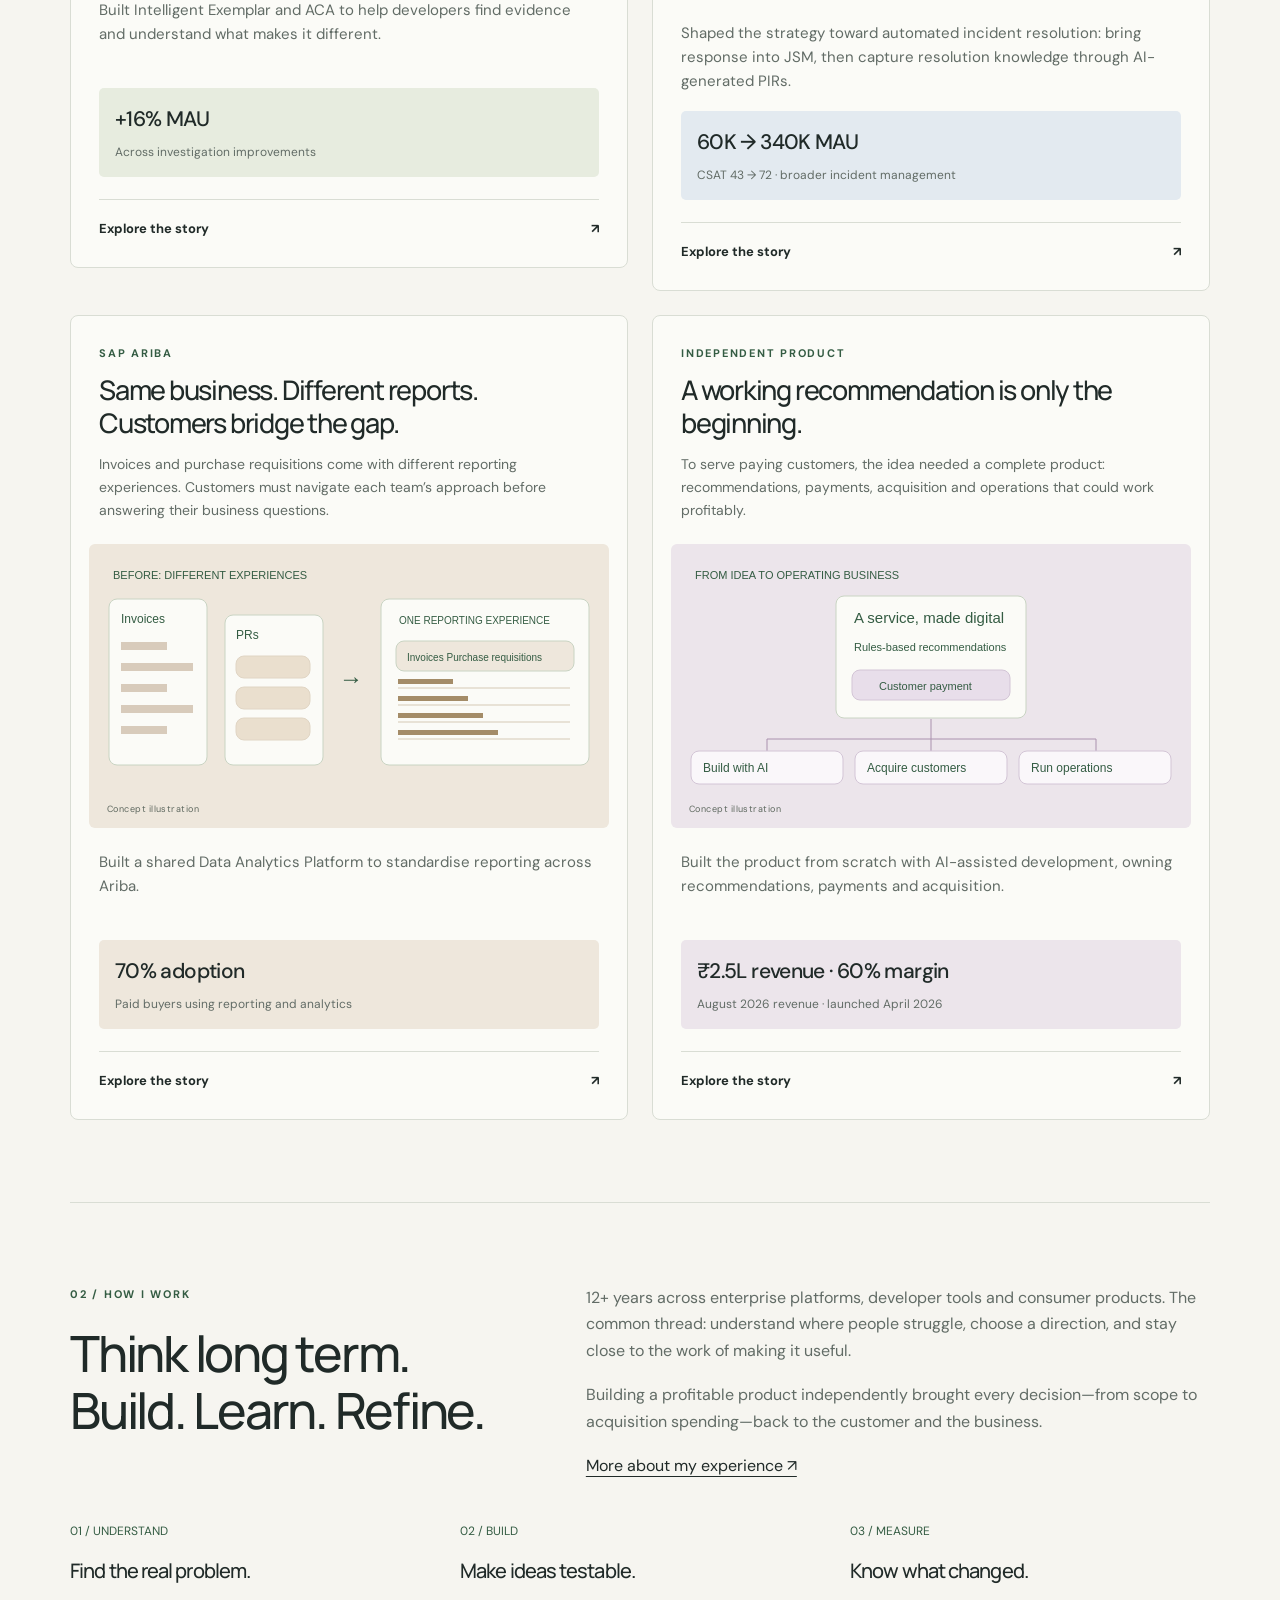
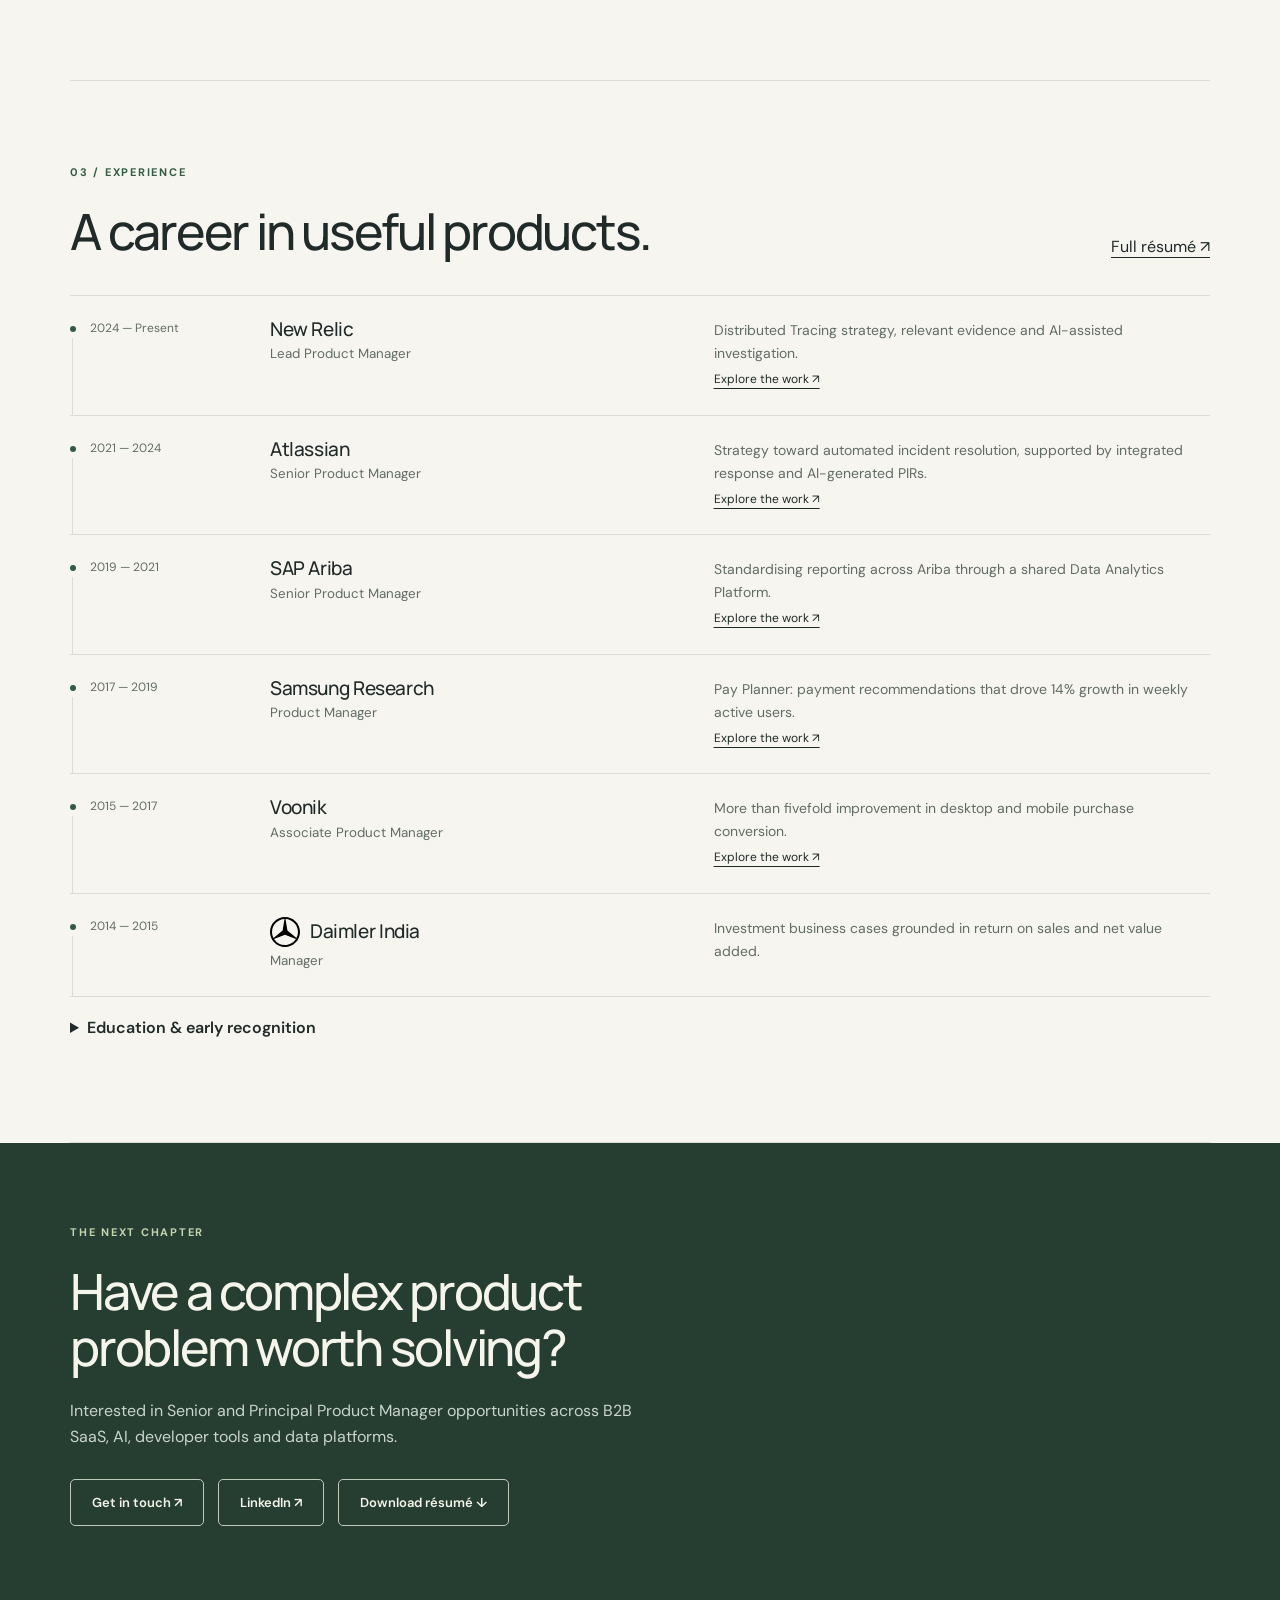
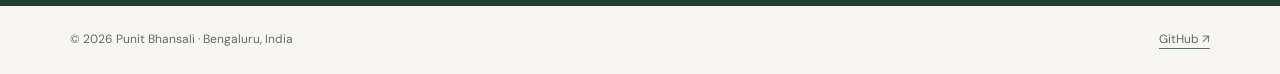
==== commit a0610c8d: "Center Atlassian story on strategy toward automated incident resolution" ====
--- a/index.html
+++ b/index.html
@@ -1 +1 @@
-<!doctype html><html lang="en"><head><meta charset="utf-8"><meta name="viewport" content="width=device-width,initial-scale=1"><title>Product leadership, applied AI &amp; measurable impact | Punit Bhansali</title><meta name="description" content="Punit Bhansali — product leader building enterprise SaaS, AI-assisted workflows and data products. Explore work at New Relic, Atlassian, SAP and an independent build."><meta name="theme-color" content="#f6f5f0"><meta property="og:title" content="Product leadership, applied AI &amp; measurable impact"><meta property="og:description" content="Punit Bhansali — product leader building enterprise SaaS, AI-assisted workflows and data products. Explore work at New Relic, Atlassian, SAP and an independent build."><meta property="og:type" content="website"><link rel="icon" href="assets/favicon.svg" type="image/svg+xml"><link rel="stylesheet" href="assets/style.css"><script type="application/ld+json">{"@context": "https://schema.org", "@type": "Person", "name": "Punit Bhansali", "url": "https://www.punitbhansali.in", "jobTitle": "Lead Product Manager", "sameAs": ["https://github.com/pmpunit", "https://www.linkedin.com/in/punit-bhansali-15833a29/"]}</script></head><body><a class="skip" href="#main">Skip to content</a><header><nav><a class="brand" href="index.html">Punit Bhansali<span style="color:#648344">.</span></a><div class="navlinks"><a href="index.html#work">Selected work</a><a href="index.html#about">About</a><a class="extra" href="Punit_Bhansali_Resume.pdf">Résumé ↗</a><a href="#contact">Let’s talk ↗</a></div></nav></header><main id="main"><div class="wrap"><section class="hero"><div><span class="eyebrow">Product leader. Hands-on builder.</span><h1>Good products start with seeing the problem clearly.</h1><p>Building products that make complex work simpler.<br>Across enterprise software, applied AI and a business built from scratch.</p><div class="actions"><a class="btn primary" href="#work">Explore my work ↓</a><a class="btn" href="Punit_Bhansali_Resume.pdf">Download résumé ↗</a></div></div><div class="hero-art" aria-label="Illustration: complex signals become a clear next step"><div class="art-label">From complexity</div><div class="signals"><i class="" style="height:18px"></i><i class="" style="height:55px"></i><i class="" style="height:92px"></i><i class="" style="height:37px"></i><i class="" style="height:74px"></i><i class="" style="height:19px"></i><i class="" style="height:56px"></i><i class="" style="height:93px"></i><i class="" style="height:38px"></i><i class="" style="height:75px"></i><i class="" style="height:20px"></i><i class="" style="height:57px"></i><i class="hot" style="height:94px"></i><i class="hot" style="height:39px"></i><i class="hot" style="height:76px"></i><i class="" style="height:21px"></i><i class="" style="height:58px"></i><i class="" style="height:95px"></i><i class="" style="height:40px"></i><i class="" style="height:77px"></i><i class="" style="height:22px"></i><i class="" style="height:59px"></i><i class="" style="height:96px"></i><i class="" style="height:41px"></i><i class="" style="height:78px"></i><i class="" style="height:23px"></i><i class="" style="height:60px"></i><i class="" style="height:97px"></i><i class="" style="height:42px"></i></div><div class="art-arrow">↓</div><div class="art-box"><div class="art-label">To a clear next step</div><strong>Find the signal. Make it useful.</strong><p>Product strategy · Customer context · Applied AI</p></div></div></section><div class="trust brand-strip"><span class="brand-caption">12+ YEARS ACROSS</span><div class="brand-grid"><div class="employer-logo"><img src="assets/logos/newrelic.svg" alt="New Relic logo" width="42" height="42"><span>New Relic</span></div><div class="employer-logo"><img src="assets/logos/atlassian.svg" alt="Atlassian logo" width="42" height="42"><span>Atlassian</span></div><div class="employer-logo"><img src="assets/logos/sap.svg" alt="SAP Ariba logo" width="42" height="42"><span>SAP Ariba</span></div><div class="employer-logo"><img src="assets/logos/samsung.svg" alt="Samsung logo" width="42" height="42"><span>Samsung</span></div><div class="employer-logo"><img src="assets/logos/voonik.svg" alt="Voonik logo" width="42" height="42"><span>Voonik</span></div></div></div><section class="section" id="work"><div class="section-head"><div><span class="eyebrow">01 / Selected work</span><h2>A few problems I’ve helped solve.</h2></div><p>How a customer problem became a product decision—and what changed next.</p></div><div class="cards visual-cards"><article class="card "><div class="visual-heading"><span class="eyebrow">New Relic</span><h3>Latency spikes. Errors climb. Where do you even start?</h3><p class="problem-context">Users face slow or failed requests. Developers see the spike, but millions of traces leave them searching for what changed and where to begin.</p></div><figure class="project-visual"><svg class="story-graphic" viewBox="0 0 520 290" role="img" aria-label="Illustration: latency and error spike, overwhelming trace data, relevant evidence and AI explanation" xmlns="http://www.w3.org/2000/svg"><title>From an error spike to a clearer next step</title><g font-family="Arial,sans-serif" fill="#345c43"><rect x="20" y="16" width="480" height="58" rx="8" fill="#fbfbf7" stroke="#c9d4c3"/><text x="34" y="38" font-size="11" fill="#884e37">LATENCY / ERROR SPIKE</text><path d="M230 55 L270 55 L280 49 L290 56 L313 54 L324 27 L335 57 L349 50 L361 55 L385 55 L396 37 L405 52 L480 52" stroke="#a25c3c" stroke-width="2.5" fill="none"/><text x="34" y="58" font-size="12">Something is wrong. Why?</text><text x="24" y="104" font-size="11">MILLIONS OF TRACES</text><text x="286" y="104" font-size="11">A CLEARER NEXT STEP</text><rect x="20" y="116" width="205" height="153" rx="8" fill="#fbfbf7" stroke="#c9d4c3"/><rect x="33" y="127" width="100" height="5" rx="2" fill="#d3ddcd"/><rect x="45" y="139" width="117" height="5" rx="2" fill="#d3ddcd"/><rect x="57" y="151" width="134" height="5" rx="2" fill="#d3ddcd"/><rect x="33" y="163" width="151" height="5" rx="2" fill="#d3ddcd"/><rect x="45" y="175" width="103" height="5" rx="2" fill="#d3ddcd"/><rect x="57" y="187" width="120" height="5" rx="2" fill="#345c43"/><rect x="33" y="199" width="137" height="5" rx="2" fill="#d3ddcd"/><rect x="45" y="211" width="154" height="5" rx="2" fill="#d3ddcd"/><rect x="57" y="223" width="106" height="5" rx="2" fill="#d3ddcd"/><rect x="33" y="235" width="123" height="5" rx="2" fill="#d3ddcd"/><rect x="45" y="247" width="140" height="5" rx="2" fill="#d3ddcd"/><text x="243" y="199" font-size="24">→</text><rect x="280" y="116" width="220" height="67" rx="8" fill="#fbfbf7" stroke="#c9d4c3"/><text x="295" y="141" font-size="14">Intelligent Exemplar</text><text x="295" y="162" font-size="12">Surface relevant evidence</text><text x="385" y="205" font-size="20">↓</text><rect x="280" y="217" width="220" height="52" rx="8" fill="#fbfbf7" stroke="#c9d4c3"/><text x="295" y="239" font-size="14">Attribute Correlation Analysis</text><text x="295" y="259" font-size="11">Explain the patterns with AI</text></g></svg><figcaption>Concept illustration</figcaption></figure><div class="visual-copy"><p>Built Intelligent Exemplar and ACA to help developers find evidence and understand what makes it different.</p><div class="impact-strip"><strong>+16% MAU</strong><span>Across investigation improvements</span></div><a class="card-link" href="new-relic.html">Explore the story <span aria-hidden="true">↗</span></a></div></article><article class="card blue"><div class="visual-heading"><span class="eyebrow">Atlassian</span><h3>The service is down. Coordinating the response is still manual.</h3><p class="problem-context">The ticket is in JSM. Finding responders, coordinating the response and updating stakeholders happens elsewhere—while the team is trying to restore service.</p></div><figure class="project-visual"><svg class="story-graphic" viewBox="0 0 520 250" role="img" aria-label="Illustration: scattered incident work becomes a coordinated response in JSM" xmlns="http://www.w3.org/2000/svg"><title>Illustration: scattered incident work becomes a coordinated response in JSM</title><text x="24" y="27" font-family="Arial,sans-serif" font-size="11" fill="#345c43">BEFORE: WORK SCATTERED</text><rect x="20" y="100" width="110" height="56" rx="8" fill="#fbfbf7" stroke="#c9d4c3"/><text x="45" y="134" font-family="Arial,sans-serif" font-size="14" fill="#345c43">JSM ticket</text><rect x="25" y="44" width="125" height="40" rx="8" fill="#f3f5f6" stroke="#c7d2dd"/><text x="35" y="69" font-family="Arial,sans-serif" font-size="11" fill="#345c43">Responders</text><rect x="150" y="76" width="125" height="40" rx="8" fill="#f3f5f6" stroke="#c7d2dd"/><text x="160" y="101" font-family="Arial,sans-serif" font-size="11" fill="#345c43">Collaboration</text><rect x="125" y="176" width="150" height="40" rx="8" fill="#f3f5f6" stroke="#c7d2dd"/><text x="135" y="201" font-family="Arial,sans-serif" font-size="11" fill="#345c43">Stakeholder updates</text><text x="285" y="135" font-family="Arial,sans-serif" font-size="24" fill="#345c43">→</text><rect x="325" y="44" width="175" height="182" rx="8" fill="#f9fbfc" stroke="#aabfce"/><text x="343" y="70" font-family="Arial,sans-serif" font-size="11" fill="#345c43">RESPONSE IN JSM</text><text x="340" y="98" font-family="Arial,sans-serif" font-size="11" fill="#345c43">Responders + alerts</text><text x="340" y="129" font-family="Arial,sans-serif" font-size="11" fill="#345c43">Incident Command Center</text><text x="340" y="160" font-family="Arial,sans-serif" font-size="11" fill="#345c43">Live stakeholder updates</text><text x="340" y="204" font-family="Arial,sans-serif" font-size="11" fill="#345c43">Then: AI-drafted PIRs</text><path d="M340 176 H484" stroke="#b6c7d3"/></svg><figcaption>Concept illustration</figcaption></figure><div class="visual-copy"><p>Brought responders, collaboration and updates into JSM, then used AI to simplify post-incident reporting.</p><div class="impact-strip"><strong>60K → 340K MAU</strong><span>CSAT 43 → 72 · broader incident management</span></div><a class="card-link" href="atlassian.html">Explore the story <span aria-hidden="true">↗</span></a></div></article><article class="card sand"><div class="visual-heading"><span class="eyebrow">SAP Ariba</span><h3>Same business. Different reports. Customers bridge the gap.</h3><p class="problem-context">Invoices and purchase requisitions come with different reporting experiences. Customers must navigate each team’s approach before answering their business questions.</p></div><figure class="project-visual"><svg class="story-graphic" viewBox="0 0 520 250" role="img" aria-label="Illustration: different invoice and requisition reports become a standard experience" xmlns="http://www.w3.org/2000/svg"><title>Illustration: different invoice and requisition reports become a standard experience</title><text x="24" y="27" font-family="Arial,sans-serif" font-size="11" fill="#345c43">BEFORE: DIFFERENT EXPERIENCES</text><rect x="20" y="47" width="98" height="166" rx="8" fill="#fbfbf7" stroke="#c9d4c3"/><text x="32" y="71" font-family="Arial,sans-serif" font-size="12" fill="#345c43">Invoices</text><rect x="136" y="63" width="98" height="150" rx="8" fill="#fbfbf7" stroke="#c9d4c3"/><text x="147" y="87" font-family="Arial,sans-serif" font-size="12" fill="#345c43">PRs</text><rect x="32" y="90" width="46" height="8" fill="#d8cbbb"/><rect x="32" y="111" width="72" height="8" fill="#d8cbbb"/><rect x="32" y="132" width="46" height="8" fill="#d8cbbb"/><rect x="32" y="153" width="72" height="8" fill="#d8cbbb"/><rect x="32" y="174" width="46" height="8" fill="#d8cbbb"/><rect x="147" y="104" width="74" height="22" rx="8" fill="#eadfce" stroke="#e0d5c4"/><rect x="147" y="135" width="74" height="22" rx="8" fill="#eadfce" stroke="#e0d5c4"/><rect x="147" y="166" width="74" height="22" rx="8" fill="#eadfce" stroke="#e0d5c4"/><text x="250" y="135" font-family="Arial,sans-serif" font-size="24" fill="#345c43">→</text><rect x="292" y="47" width="208" height="166" rx="8" fill="#fbfbf7" stroke="#c9d4c3"/><text x="310" y="72" font-family="Arial,sans-serif" font-size="10" fill="#345c43">ONE REPORTING EXPERIENCE</text><rect x="307" y="89" width="178" height="30" rx="8" fill="#eee7dc" stroke="#c9d4c3"/><text x="318" y="109" font-family="Arial,sans-serif" font-size="10" fill="#345c43">Invoices     Purchase requisitions</text><path d="M309 136 H481" stroke="#d5c9b5"/><rect x="309" y="127" width="55" height="5" fill="#a48c68"/><path d="M309 153 H481" stroke="#d5c9b5"/><rect x="309" y="144" width="70" height="5" fill="#a48c68"/><path d="M309 170 H481" stroke="#d5c9b5"/><rect x="309" y="161" width="85" height="5" fill="#a48c68"/><path d="M309 187 H481" stroke="#d5c9b5"/><rect x="309" y="178" width="100" height="5" fill="#a48c68"/></svg><figcaption>Concept illustration</figcaption></figure><div class="visual-copy"><p>Built a shared Data Analytics Platform to standardise reporting across Ariba.</p><div class="impact-strip"><strong>70% adoption</strong><span>Paid buyers using reporting and analytics</span></div><a class="card-link" href="sap-ariba.html">Explore the story <span aria-hidden="true">↗</span></a></div></article><article class="card plum"><div class="visual-heading"><span class="eyebrow">Independent product</span><h3>A working recommendation is only the beginning.</h3><p class="problem-context">To serve paying customers, the idea needed a complete product: recommendations, payments, acquisition and operations that could work profitably.</p></div><figure class="project-visual"><svg class="story-graphic" viewBox="0 0 520 250" role="img" aria-label="Illustration: digital service connects building, acquisition and operations" xmlns="http://www.w3.org/2000/svg"><title>Illustration: digital service connects building, acquisition and operations</title><text x="24" y="27" font-family="Arial,sans-serif" font-size="11" fill="#345c43">FROM IDEA TO OPERATING BUSINESS</text><rect x="165" y="44" width="190" height="122" rx="8" fill="#fbfbf7" stroke="#c9d4c3"/><text x="183" y="71" font-family="Arial,sans-serif" font-size="15" fill="#345c43">A service, made digital</text><text x="183" y="99" font-family="Arial,sans-serif" font-size="11" fill="#345c43">Rules-based recommendations</text><rect x="181" y="118" width="158" height="30" rx="8" fill="#e8deea" stroke="#d3c5d6"/><text x="208" y="138" font-family="Arial,sans-serif" font-size="11" fill="#345c43">Customer payment</text><path d="M260 167 V187 M96 187 H425 M96 187 V199 M260 187 V199 M425 187 V199" fill="none" stroke="#aa91ae"/><rect x="20" y="199" width="152" height="33" rx="8" fill="#faf7fa" stroke="#d3c5d6"/><text x="32" y="220" font-family="Arial,sans-serif" font-size="12" fill="#345c43">Build with AI</text><rect x="184" y="199" width="152" height="33" rx="8" fill="#faf7fa" stroke="#d3c5d6"/><text x="196" y="220" font-family="Arial,sans-serif" font-size="12" fill="#345c43">Acquire customers</text><rect x="348" y="199" width="152" height="33" rx="8" fill="#faf7fa" stroke="#d3c5d6"/><text x="360" y="220" font-family="Arial,sans-serif" font-size="12" fill="#345c43">Run operations</text></svg><figcaption>Concept illustration</figcaption></figure><div class="visual-copy"><p>Built the product from scratch with AI-assisted development, owning recommendations, payments and acquisition.</p><div class="impact-strip"><strong>₹2.5L revenue · 60% margin</strong><span>August 2026 revenue · launched April 2026</span></div><a class="card-link" href="independent-build.html">Explore the story <span aria-hidden="true">↗</span></a></div></article></div></section><section class="section" id="about"><div class="split"><div><span class="eyebrow">02 / How I work</span><h2>Think long term.<br>Build. Learn. Refine.</h2></div><div><p>12+ years across enterprise platforms, developer tools and consumer products. The common thread: understand where people struggle, choose a direction, and stay close to the work of making it useful.</p><p>Building a profitable product independently brought every decision—from scope to acquisition spending—back to the customer and the business.</p><a href="https://www.linkedin.com/in/punit-bhansali-15833a29/">More about my experience ↗</a></div></div><div class="principles"><div><span class="number">01 / UNDERSTAND</span><h3>Find the real problem.</h3></div><div><span class="number">02 / BUILD</span><h3>Make ideas testable.</h3></div><div><span class="number">03 / MEASURE</span><h3>Know what changed.</h3></div></div></section><section class="section" id="experience"><div class="section-head"><div><span class="eyebrow">03 / Experience</span><h2>A career in useful products.</h2></div><a href="Punit_Bhansali_Resume.pdf">Full résumé ↗</a></div><div class="career-row"><time>2024 — Present</time><div><h3>New Relic</h3><small>Lead Product Manager</small></div><div><p>Distributed Tracing strategy, relevant evidence and AI-assisted investigation.</p><a href="new-relic.html">Explore the work ↗</a></div></div><div class="career-row"><time>2021 — 2024</time><div><h3>Atlassian</h3><small>Senior Product Manager</small></div><div><p>Bringing incident response into JSM and building toward resolution with less manual effort.</p><a href="atlassian.html">Explore the work ↗</a></div></div><div class="career-row"><time>2019 — 2021</time><div><h3>SAP Ariba</h3><small>Senior Product Manager</small></div><div><p>Standardising reporting across Ariba through a shared Data Analytics Platform.</p><a href="sap-ariba.html">Explore the work ↗</a></div></div><div class="career-row"><time>2017 — 2019</time><div><h3>Samsung Research</h3><small>Product Manager</small></div><div><p>Pay Planner: payment recommendations that drove 14% growth in weekly active users.</p><a href="samsung.html">Explore the work ↗</a></div></div><div class="career-row"><time>2015 — 2017</time><div><h3>Voonik</h3><small>Associate Product Manager</small></div><div><p>More than fivefold improvement in desktop and mobile purchase conversion.</p><a href="voonik.html">Explore the work ↗</a></div></div><div class="career-row"><time>2014 — 2015</time><div><h3 class="employer-heading"><img src="assets/logos/mercedes.svg" alt="Mercedes-Benz emblem" width="30" height="30">Daimler India</h3><small>Manager</small></div><div><p>Investment business cases grounded in return on sales and net value added.</p></div></div><details><summary>Education & early recognition</summary><p>PGDM · IIM Shillong · 2014<br>B.Tech, Computer Science & Engineering · VIT Vellore · 2012</p><p class="early-employer"><img src="assets/logos/ibm.svg" alt="IBM logo" width="38" height="28"> IBM · Outstanding Intern, Management Intern Leadership Development Programme. Recommendations to improve client experience through the India Speed initiative.</p><p class="early-employer"><img src="assets/logos/musigma.svg" alt="Mu Sigma logo" width="30" height="30"> Mu Sigma · SPOT Award during undergraduate internship for timely insights from Twitter data for Innovation and Development.</p></details></section></div></main><section class="contact" id="contact"><div class="wrap"><span class="eyebrow">The next chapter</span><h2>Have a complex product problem worth solving?</h2><p style="margin-top:22px;max-width:600px;color:#c9d5cb">Interested in Senior and Principal Product Manager opportunities across B2B SaaS, AI, developer tools and data platforms.</p><div class="actions"><a class="btn" href="mailto:punitbhansali@gmail.com">Get in touch ↗</a><a class="btn" href="https://www.linkedin.com/in/punit-bhansali-15833a29/">LinkedIn ↗</a><a class="btn" href="Punit_Bhansali_Resume.pdf">Download résumé ↓</a></div></div></section><footer><div class="wrap footer-inner"><span>© 2026 Punit Bhansali · Bengaluru, India</span><a href="https://github.com/pmpunit">GitHub ↗</a></div></footer></body></html>+<!doctype html><html lang="en"><head><meta charset="utf-8"><meta name="viewport" content="width=device-width,initial-scale=1"><title>Product leadership, applied AI &amp; measurable impact | Punit Bhansali</title><meta name="description" content="Punit Bhansali — product leader building enterprise SaaS, AI-assisted workflows and data products. Explore work at New Relic, Atlassian, SAP and an independent build."><meta name="theme-color" content="#f6f5f0"><meta property="og:title" content="Product leadership, applied AI &amp; measurable impact"><meta property="og:description" content="Punit Bhansali — product leader building enterprise SaaS, AI-assisted workflows and data products. Explore work at New Relic, Atlassian, SAP and an independent build."><meta property="og:type" content="website"><link rel="icon" href="assets/favicon.svg" type="image/svg+xml"><link rel="stylesheet" href="assets/style.css"><script type="application/ld+json">{"@context": "https://schema.org", "@type": "Person", "name": "Punit Bhansali", "url": "https://www.punitbhansali.in", "jobTitle": "Lead Product Manager", "sameAs": ["https://github.com/pmpunit", "https://www.linkedin.com/in/punit-bhansali-15833a29/"]}</script></head><body><a class="skip" href="#main">Skip to content</a><header><nav><a class="brand" href="index.html">Punit Bhansali<span style="color:#648344">.</span></a><div class="navlinks"><a href="index.html#work">Selected work</a><a href="index.html#about">About</a><a class="extra" href="Punit_Bhansali_Resume.pdf">Résumé ↗</a><a href="#contact">Let’s talk ↗</a></div></nav></header><main id="main"><div class="wrap"><section class="hero"><div><span class="eyebrow">Product leader. Hands-on builder.</span><h1>Good products start with seeing the problem clearly.</h1><p>Building products that make complex work simpler.<br>Across enterprise software, applied AI and a business built from scratch.</p><div class="actions"><a class="btn primary" href="#work">Explore my work ↓</a><a class="btn" href="Punit_Bhansali_Resume.pdf">Download résumé ↗</a></div></div><div class="hero-art" aria-label="Illustration: complex signals become a clear next step"><div class="art-label">From complexity</div><div class="signals"><i class="" style="height:18px"></i><i class="" style="height:55px"></i><i class="" style="height:92px"></i><i class="" style="height:37px"></i><i class="" style="height:74px"></i><i class="" style="height:19px"></i><i class="" style="height:56px"></i><i class="" style="height:93px"></i><i class="" style="height:38px"></i><i class="" style="height:75px"></i><i class="" style="height:20px"></i><i class="" style="height:57px"></i><i class="hot" style="height:94px"></i><i class="hot" style="height:39px"></i><i class="hot" style="height:76px"></i><i class="" style="height:21px"></i><i class="" style="height:58px"></i><i class="" style="height:95px"></i><i class="" style="height:40px"></i><i class="" style="height:77px"></i><i class="" style="height:22px"></i><i class="" style="height:59px"></i><i class="" style="height:96px"></i><i class="" style="height:41px"></i><i class="" style="height:78px"></i><i class="" style="height:23px"></i><i class="" style="height:60px"></i><i class="" style="height:97px"></i><i class="" style="height:42px"></i></div><div class="art-arrow">↓</div><div class="art-box"><div class="art-label">To a clear next step</div><strong>Find the signal. Make it useful.</strong><p>Product strategy · Customer context · Applied AI</p></div></div></section><div class="trust brand-strip"><span class="brand-caption">12+ YEARS ACROSS</span><div class="brand-grid"><div class="employer-logo"><img src="assets/logos/newrelic.svg" alt="New Relic logo" width="42" height="42"><span>New Relic</span></div><div class="employer-logo"><img src="assets/logos/atlassian.svg" alt="Atlassian logo" width="42" height="42"><span>Atlassian</span></div><div class="employer-logo"><img src="assets/logos/sap.svg" alt="SAP Ariba logo" width="42" height="42"><span>SAP Ariba</span></div><div class="employer-logo"><img src="assets/logos/samsung.svg" alt="Samsung logo" width="42" height="42"><span>Samsung</span></div><div class="employer-logo"><img src="assets/logos/voonik.svg" alt="Voonik logo" width="42" height="42"><span>Voonik</span></div></div></div><section class="section" id="work"><div class="section-head"><div><span class="eyebrow">01 / Selected work</span><h2>A few problems I’ve helped solve.</h2></div><p>How a customer problem became a product decision—and what changed next.</p></div><div class="cards visual-cards"><article class="card "><div class="visual-heading"><span class="eyebrow">New Relic</span><h3>Latency spikes. Errors climb. Where do you even start?</h3><p class="problem-context">Users face slow or failed requests. Developers see the spike, but millions of traces leave them searching for what changed and where to begin.</p></div><figure class="project-visual"><svg class="story-graphic" viewBox="0 0 520 290" role="img" aria-label="Illustration: latency and error spike, overwhelming trace data, relevant evidence and AI explanation" xmlns="http://www.w3.org/2000/svg"><title>From an error spike to a clearer next step</title><g font-family="Arial,sans-serif" fill="#345c43"><rect x="20" y="16" width="480" height="58" rx="8" fill="#fbfbf7" stroke="#c9d4c3"/><text x="34" y="38" font-size="11" fill="#884e37">LATENCY / ERROR SPIKE</text><path d="M230 55 L270 55 L280 49 L290 56 L313 54 L324 27 L335 57 L349 50 L361 55 L385 55 L396 37 L405 52 L480 52" stroke="#a25c3c" stroke-width="2.5" fill="none"/><text x="34" y="58" font-size="12">Something is wrong. Why?</text><text x="24" y="104" font-size="11">MILLIONS OF TRACES</text><text x="286" y="104" font-size="11">A CLEARER NEXT STEP</text><rect x="20" y="116" width="205" height="153" rx="8" fill="#fbfbf7" stroke="#c9d4c3"/><rect x="33" y="127" width="100" height="5" rx="2" fill="#d3ddcd"/><rect x="45" y="139" width="117" height="5" rx="2" fill="#d3ddcd"/><rect x="57" y="151" width="134" height="5" rx="2" fill="#d3ddcd"/><rect x="33" y="163" width="151" height="5" rx="2" fill="#d3ddcd"/><rect x="45" y="175" width="103" height="5" rx="2" fill="#d3ddcd"/><rect x="57" y="187" width="120" height="5" rx="2" fill="#345c43"/><rect x="33" y="199" width="137" height="5" rx="2" fill="#d3ddcd"/><rect x="45" y="211" width="154" height="5" rx="2" fill="#d3ddcd"/><rect x="57" y="223" width="106" height="5" rx="2" fill="#d3ddcd"/><rect x="33" y="235" width="123" height="5" rx="2" fill="#d3ddcd"/><rect x="45" y="247" width="140" height="5" rx="2" fill="#d3ddcd"/><text x="243" y="199" font-size="24">→</text><rect x="280" y="116" width="220" height="67" rx="8" fill="#fbfbf7" stroke="#c9d4c3"/><text x="295" y="141" font-size="14">Intelligent Exemplar</text><text x="295" y="162" font-size="12">Surface relevant evidence</text><text x="385" y="205" font-size="20">↓</text><rect x="280" y="217" width="220" height="52" rx="8" fill="#fbfbf7" stroke="#c9d4c3"/><text x="295" y="239" font-size="14">Attribute Correlation Analysis</text><text x="295" y="259" font-size="11">Explain the patterns with AI</text></g></svg><figcaption>Concept illustration</figcaption></figure><div class="visual-copy"><p>Built Intelligent Exemplar and ACA to help developers find evidence and understand what makes it different.</p><div class="impact-strip"><strong>+16% MAU</strong><span>Across investigation improvements</span></div><a class="card-link" href="new-relic.html">Explore the story <span aria-hidden="true">↗</span></a></div></article><article class="card blue"><div class="visual-heading"><span class="eyebrow">Atlassian</span><h3>An incident occurs. Why does resolution still take so much manual effort?</h3><p class="problem-context">Customers wanted incidents resolved with less manual work. JSM held the ticket, but response happened elsewhere—and knowledge from past resolutions was rarely captured.</p></div><figure class="project-visual"><svg class="story-graphic" viewBox="0 0 520 290" role="img" aria-label="Strategy toward automated incident resolution: connected response, resolution knowledge and future automation" xmlns="http://www.w3.org/2000/svg"><title>Building toward automated incident resolution</title><g font-family="Arial,sans-serif" fill="#345c43"><rect x="20" y="14" width="480" height="49" rx="8" fill="#d2e1eb"/><text x="36" y="35" font-size="10">STRATEGIC GOAL</text><text x="36" y="53" font-size="16">Automated incident resolution</text><path d="M44 92 V248" stroke="#98afbf" stroke-width="2"/><circle cx="44" cy="104" r="12" fill="#345c43"/><text x="40" y="108" font-size="11" fill="white">1</text><text x="70" y="101" font-size="14">Bring the response into JSM</text><text x="70" y="122" font-size="11">Responders · ICC · Stakeholder updates</text><circle cx="44" cy="169" r="12" fill="#345c43"/><text x="40" y="173" font-size="11" fill="white">2</text><text x="70" y="166" font-size="14">Capture resolution knowledge</text><text x="70" y="187" font-size="11">AI-drafted PIRs · Human review and approval</text><circle cx="44" cy="236" r="12" fill="#e3eaf0" stroke="#345c43" stroke-dasharray="3 2"/><text x="40" y="240" font-size="11">3</text><text x="70" y="233" font-size="14">Build toward automation</text><text x="70" y="254" font-size="11">Playbooks → Runbooks → Intelligent resolution</text><text x="70" y="274" font-size="10" fill="#626c66">Strategic direction; not a claim of full automation delivered</text></g></svg><figcaption>Concept illustration</figcaption></figure><div class="visual-copy"><p>Shaped the strategy toward automated incident resolution: bring response into JSM, then capture resolution knowledge through AI-generated PIRs.</p><div class="impact-strip"><strong>60K → 340K MAU</strong><span>CSAT 43 → 72 · broader incident management</span></div><a class="card-link" href="atlassian.html">Explore the story <span aria-hidden="true">↗</span></a></div></article><article class="card sand"><div class="visual-heading"><span class="eyebrow">SAP Ariba</span><h3>Same business. Different reports. Customers bridge the gap.</h3><p class="problem-context">Invoices and purchase requisitions come with different reporting experiences. Customers must navigate each team’s approach before answering their business questions.</p></div><figure class="project-visual"><svg class="story-graphic" viewBox="0 0 520 250" role="img" aria-label="Illustration: different invoice and requisition reports become a standard experience" xmlns="http://www.w3.org/2000/svg"><title>Illustration: different invoice and requisition reports become a standard experience</title><text x="24" y="27" font-family="Arial,sans-serif" font-size="11" fill="#345c43">BEFORE: DIFFERENT EXPERIENCES</text><rect x="20" y="47" width="98" height="166" rx="8" fill="#fbfbf7" stroke="#c9d4c3"/><text x="32" y="71" font-family="Arial,sans-serif" font-size="12" fill="#345c43">Invoices</text><rect x="136" y="63" width="98" height="150" rx="8" fill="#fbfbf7" stroke="#c9d4c3"/><text x="147" y="87" font-family="Arial,sans-serif" font-size="12" fill="#345c43">PRs</text><rect x="32" y="90" width="46" height="8" fill="#d8cbbb"/><rect x="32" y="111" width="72" height="8" fill="#d8cbbb"/><rect x="32" y="132" width="46" height="8" fill="#d8cbbb"/><rect x="32" y="153" width="72" height="8" fill="#d8cbbb"/><rect x="32" y="174" width="46" height="8" fill="#d8cbbb"/><rect x="147" y="104" width="74" height="22" rx="8" fill="#eadfce" stroke="#e0d5c4"/><rect x="147" y="135" width="74" height="22" rx="8" fill="#eadfce" stroke="#e0d5c4"/><rect x="147" y="166" width="74" height="22" rx="8" fill="#eadfce" stroke="#e0d5c4"/><text x="250" y="135" font-family="Arial,sans-serif" font-size="24" fill="#345c43">→</text><rect x="292" y="47" width="208" height="166" rx="8" fill="#fbfbf7" stroke="#c9d4c3"/><text x="310" y="72" font-family="Arial,sans-serif" font-size="10" fill="#345c43">ONE REPORTING EXPERIENCE</text><rect x="307" y="89" width="178" height="30" rx="8" fill="#eee7dc" stroke="#c9d4c3"/><text x="318" y="109" font-family="Arial,sans-serif" font-size="10" fill="#345c43">Invoices     Purchase requisitions</text><path d="M309 136 H481" stroke="#d5c9b5"/><rect x="309" y="127" width="55" height="5" fill="#a48c68"/><path d="M309 153 H481" stroke="#d5c9b5"/><rect x="309" y="144" width="70" height="5" fill="#a48c68"/><path d="M309 170 H481" stroke="#d5c9b5"/><rect x="309" y="161" width="85" height="5" fill="#a48c68"/><path d="M309 187 H481" stroke="#d5c9b5"/><rect x="309" y="178" width="100" height="5" fill="#a48c68"/></svg><figcaption>Concept illustration</figcaption></figure><div class="visual-copy"><p>Built a shared Data Analytics Platform to standardise reporting across Ariba.</p><div class="impact-strip"><strong>70% adoption</strong><span>Paid buyers using reporting and analytics</span></div><a class="card-link" href="sap-ariba.html">Explore the story <span aria-hidden="true">↗</span></a></div></article><article class="card plum"><div class="visual-heading"><span class="eyebrow">Independent product</span><h3>A working recommendation is only the beginning.</h3><p class="problem-context">To serve paying customers, the idea needed a complete product: recommendations, payments, acquisition and operations that could work profitably.</p></div><figure class="project-visual"><svg class="story-graphic" viewBox="0 0 520 250" role="img" aria-label="Illustration: digital service connects building, acquisition and operations" xmlns="http://www.w3.org/2000/svg"><title>Illustration: digital service connects building, acquisition and operations</title><text x="24" y="27" font-family="Arial,sans-serif" font-size="11" fill="#345c43">FROM IDEA TO OPERATING BUSINESS</text><rect x="165" y="44" width="190" height="122" rx="8" fill="#fbfbf7" stroke="#c9d4c3"/><text x="183" y="71" font-family="Arial,sans-serif" font-size="15" fill="#345c43">A service, made digital</text><text x="183" y="99" font-family="Arial,sans-serif" font-size="11" fill="#345c43">Rules-based recommendations</text><rect x="181" y="118" width="158" height="30" rx="8" fill="#e8deea" stroke="#d3c5d6"/><text x="208" y="138" font-family="Arial,sans-serif" font-size="11" fill="#345c43">Customer payment</text><path d="M260 167 V187 M96 187 H425 M96 187 V199 M260 187 V199 M425 187 V199" fill="none" stroke="#aa91ae"/><rect x="20" y="199" width="152" height="33" rx="8" fill="#faf7fa" stroke="#d3c5d6"/><text x="32" y="220" font-family="Arial,sans-serif" font-size="12" fill="#345c43">Build with AI</text><rect x="184" y="199" width="152" height="33" rx="8" fill="#faf7fa" stroke="#d3c5d6"/><text x="196" y="220" font-family="Arial,sans-serif" font-size="12" fill="#345c43">Acquire customers</text><rect x="348" y="199" width="152" height="33" rx="8" fill="#faf7fa" stroke="#d3c5d6"/><text x="360" y="220" font-family="Arial,sans-serif" font-size="12" fill="#345c43">Run operations</text></svg><figcaption>Concept illustration</figcaption></figure><div class="visual-copy"><p>Built the product from scratch with AI-assisted development, owning recommendations, payments and acquisition.</p><div class="impact-strip"><strong>₹2.5L revenue · 60% margin</strong><span>August 2026 revenue · launched April 2026</span></div><a class="card-link" href="independent-build.html">Explore the story <span aria-hidden="true">↗</span></a></div></article></div></section><section class="section" id="about"><div class="split"><div><span class="eyebrow">02 / How I work</span><h2>Think long term.<br>Build. Learn. Refine.</h2></div><div><p>12+ years across enterprise platforms, developer tools and consumer products. The common thread: understand where people struggle, choose a direction, and stay close to the work of making it useful.</p><p>Building a profitable product independently brought every decision—from scope to acquisition spending—back to the customer and the business.</p><a href="https://www.linkedin.com/in/punit-bhansali-15833a29/">More about my experience ↗</a></div></div><div class="principles"><div><span class="number">01 / UNDERSTAND</span><h3>Find the real problem.</h3></div><div><span class="number">02 / BUILD</span><h3>Make ideas testable.</h3></div><div><span class="number">03 / MEASURE</span><h3>Know what changed.</h3></div></div></section><section class="section" id="experience"><div class="section-head"><div><span class="eyebrow">03 / Experience</span><h2>A career in useful products.</h2></div><a href="Punit_Bhansali_Resume.pdf">Full résumé ↗</a></div><div class="career-row"><time>2024 — Present</time><div><h3>New Relic</h3><small>Lead Product Manager</small></div><div><p>Distributed Tracing strategy, relevant evidence and AI-assisted investigation.</p><a href="new-relic.html">Explore the work ↗</a></div></div><div class="career-row"><time>2021 — 2024</time><div><h3>Atlassian</h3><small>Senior Product Manager</small></div><div><p>Strategy toward automated incident resolution, supported by integrated response and AI-generated PIRs.</p><a href="atlassian.html">Explore the work ↗</a></div></div><div class="career-row"><time>2019 — 2021</time><div><h3>SAP Ariba</h3><small>Senior Product Manager</small></div><div><p>Standardising reporting across Ariba through a shared Data Analytics Platform.</p><a href="sap-ariba.html">Explore the work ↗</a></div></div><div class="career-row"><time>2017 — 2019</time><div><h3>Samsung Research</h3><small>Product Manager</small></div><div><p>Pay Planner: payment recommendations that drove 14% growth in weekly active users.</p><a href="samsung.html">Explore the work ↗</a></div></div><div class="career-row"><time>2015 — 2017</time><div><h3>Voonik</h3><small>Associate Product Manager</small></div><div><p>More than fivefold improvement in desktop and mobile purchase conversion.</p><a href="voonik.html">Explore the work ↗</a></div></div><div class="career-row"><time>2014 — 2015</time><div><h3 class="employer-heading"><img src="assets/logos/mercedes.svg" alt="Mercedes-Benz emblem" width="30" height="30">Daimler India</h3><small>Manager</small></div><div><p>Investment business cases grounded in return on sales and net value added.</p></div></div><details><summary>Education & early recognition</summary><p>PGDM · IIM Shillong · 2014<br>B.Tech, Computer Science & Engineering · VIT Vellore · 2012</p><p class="early-employer"><img src="assets/logos/ibm.svg" alt="IBM logo" width="38" height="28"> IBM · Outstanding Intern, Management Intern Leadership Development Programme. Recommendations to improve client experience through the India Speed initiative.</p><p class="early-employer"><img src="assets/logos/musigma.svg" alt="Mu Sigma logo" width="30" height="30"> Mu Sigma · SPOT Award during undergraduate internship for timely insights from Twitter data for Innovation and Development.</p></details></section></div></main><section class="contact" id="contact"><div class="wrap"><span class="eyebrow">The next chapter</span><h2>Have a complex product problem worth solving?</h2><p style="margin-top:22px;max-width:600px;color:#c9d5cb">Interested in Senior and Principal Product Manager opportunities across B2B SaaS, AI, developer tools and data platforms.</p><div class="actions"><a class="btn" href="mailto:punitbhansali@gmail.com">Get in touch ↗</a><a class="btn" href="https://www.linkedin.com/in/punit-bhansali-15833a29/">LinkedIn ↗</a><a class="btn" href="Punit_Bhansali_Resume.pdf">Download résumé ↓</a></div></div></section><footer><div class="wrap footer-inner"><span>© 2026 Punit Bhansali · Bengaluru, India</span><a href="https://github.com/pmpunit">GitHub ↗</a></div></footer></body></html>
